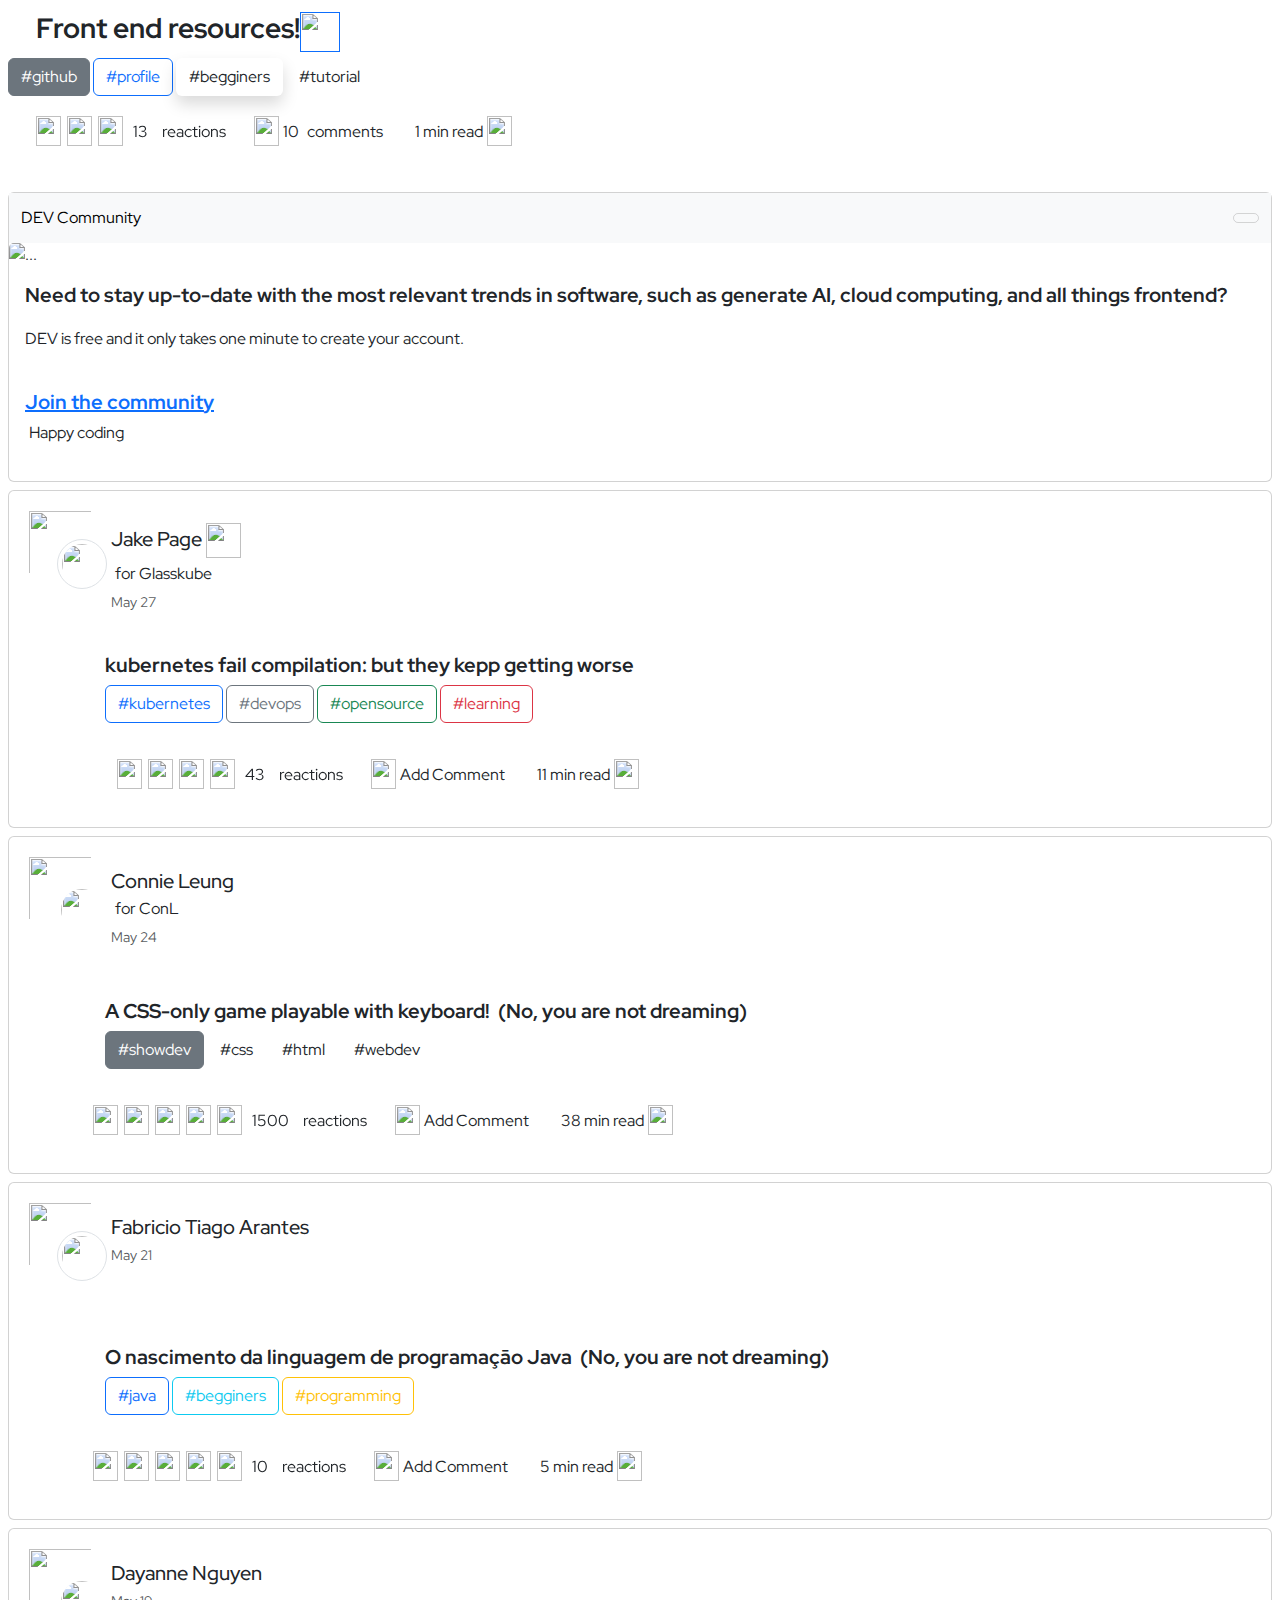
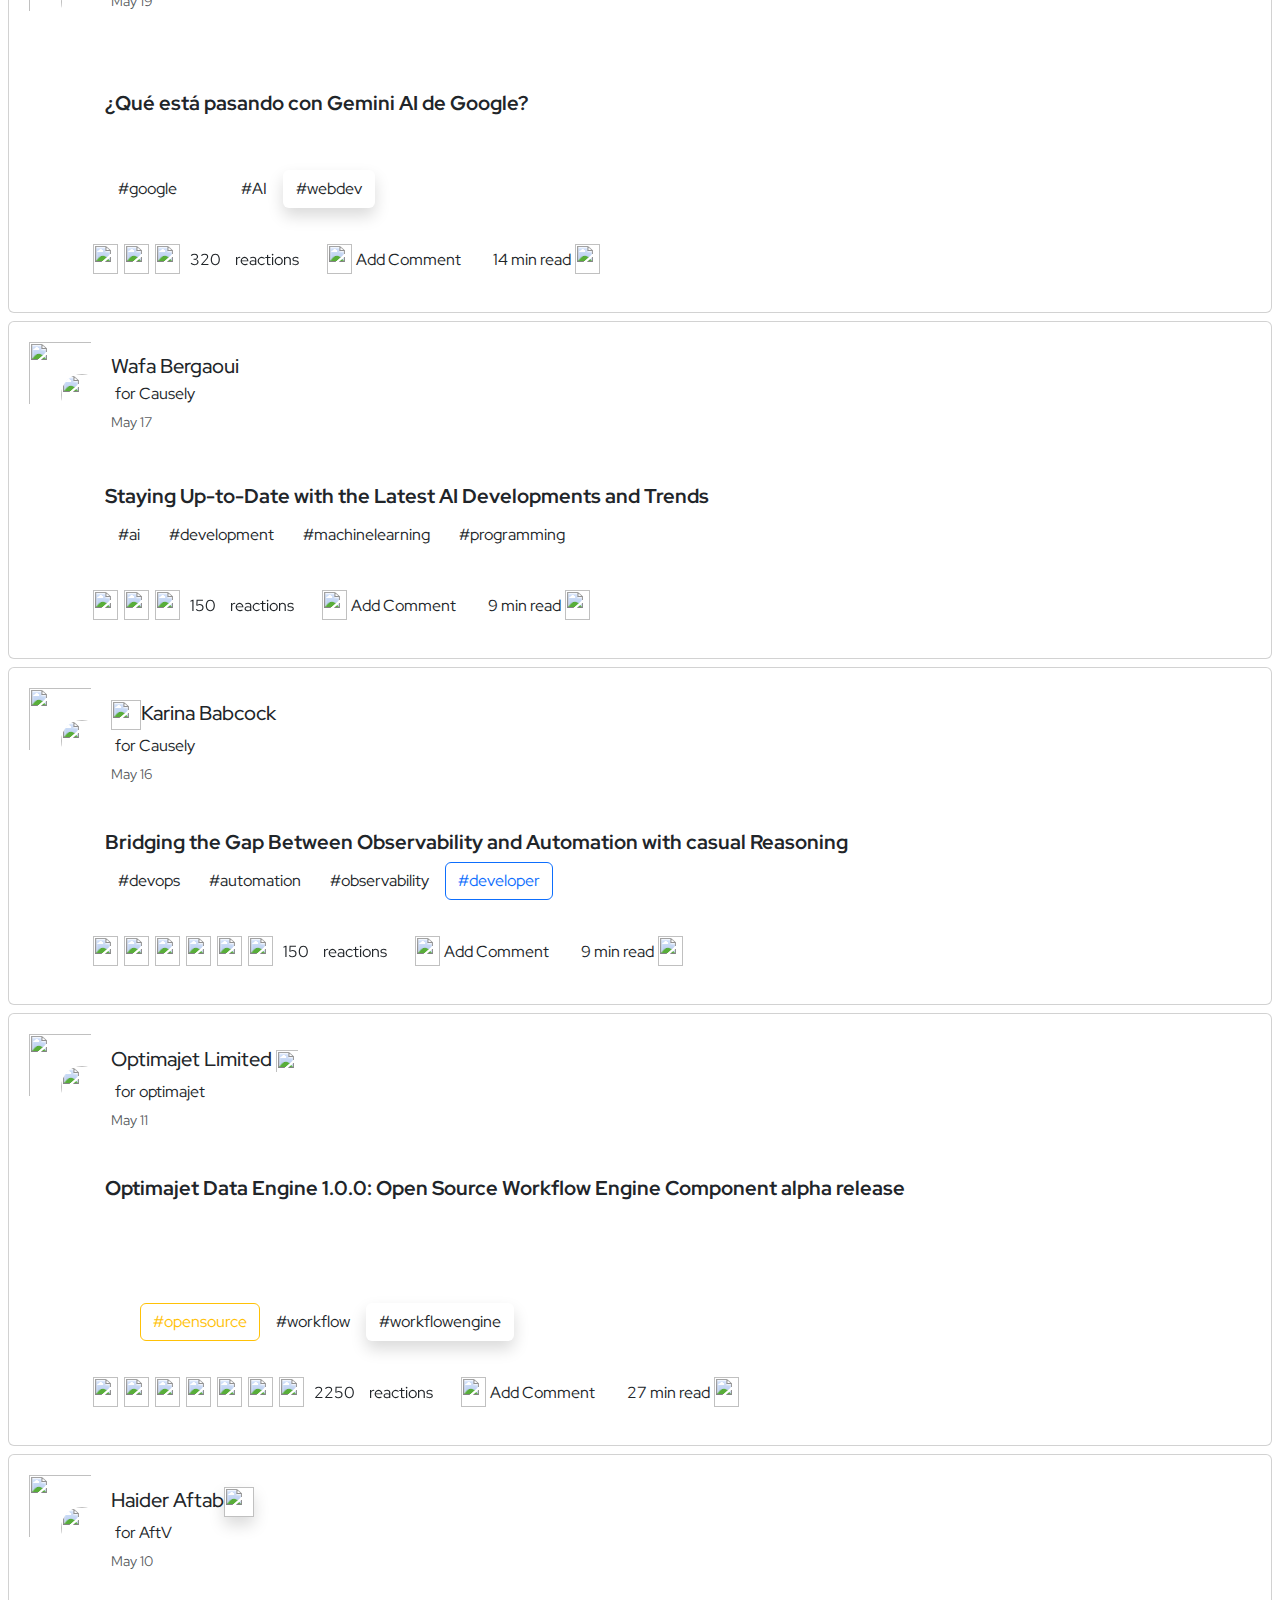
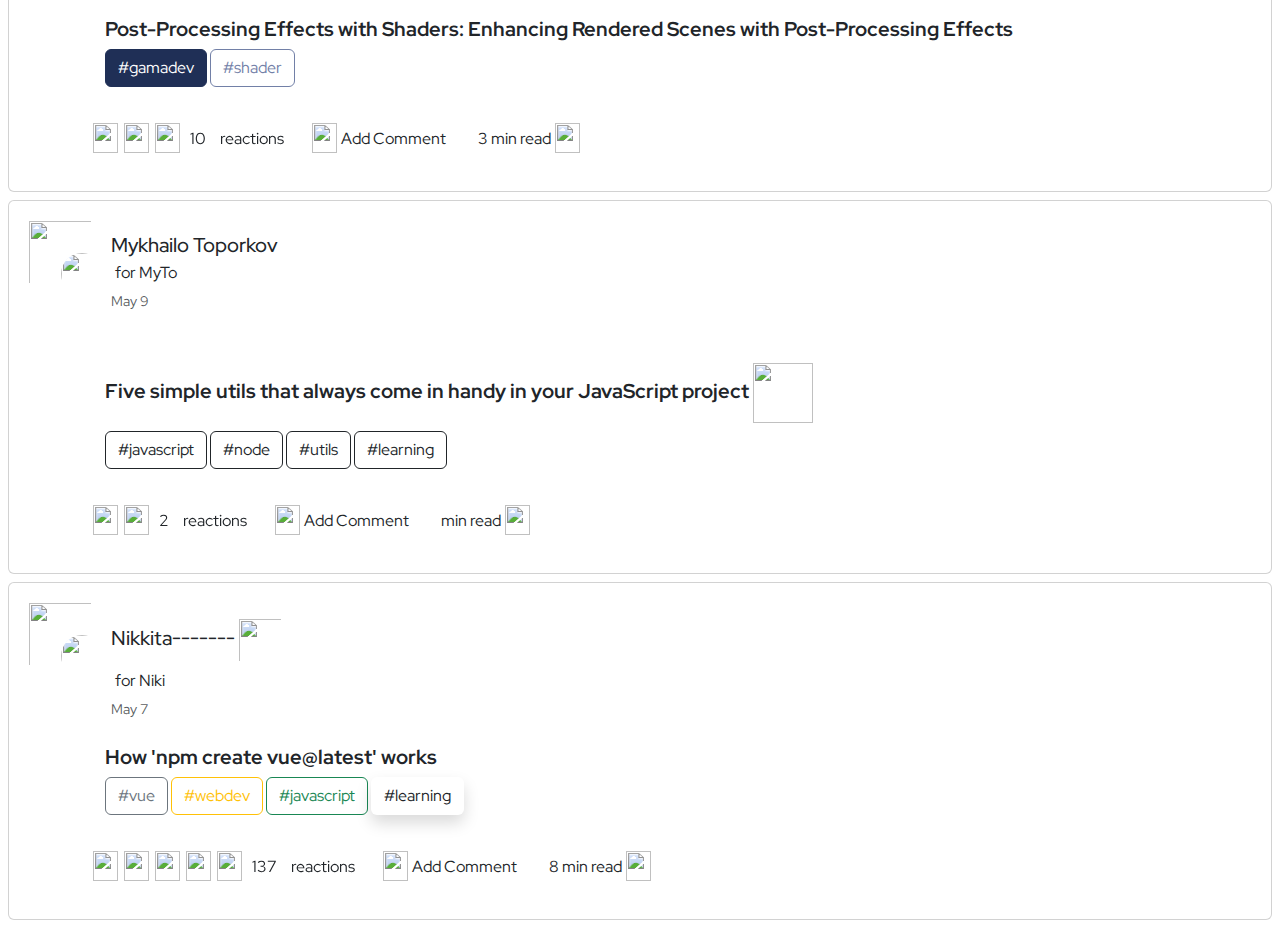
==== index.html @ 239750c2 "Feature: columna2 card" ====
<!DOCTYPE html>
<html lang="en">
  <head>
    <meta charset="UTF-8" />
    <meta name="viewport" content="width=device-width, initial-scale=1.0" />
    <title>Devt2 Challenge</title>
    <link rel="preconnect" href="https://fonts.googleapis.com" />
    <link rel="preconnect" href="https://fonts.gstatic.com" crossorigin />
    <link
      href="https://fonts.googleapis.com/css2?family=Red+Hat+Display:ital,wght@0,300..900;1,300..900&display=swap"
      rel="stylesheet"
    />
    <link rel="stylesheet" href="css/styles.css" />
  </head>
  <body>
    <!--MAKING YOUR GITHUB README PROFILE STAND OUT-->
    <div class="main-container container-fluid m-2 row g-0">
      <div class="main-container container--title p-1">
        <div class="--tittle d-flex ms-4 align-content-center">
          <h3 class="fw-bold">Front end resources!</h3>
          <a href="">
            <img
              src="/proyecto_equipo_maquetado/devTo2024/images/icons8-cohete-100.png"
              alt=""
              width="40px"
              height="40px"
            />
          </a>
        </div>
      </div>
        <div class="hashtag-group">
          <button type="button" class="btn btn-secondary">#github</button>
          <button type="button" class="btn btn-outline-primary">#profile</button>
          <button type="button" class="btn btn-outline shadow">#begginers</button>
          <button type="button" class="btn btn-outline">#tutorial</button>
        </div>
      <div class="reactions-icons d-flex mb-3 ms-3">
        <div class="group-icon">
          <div class="icon-link d-flex m-1 p-2">
            <li class="nav-item nav nav-underline">
              <a class="nav-link" href="#"
                ><img
                  src="/proyecto_equipo_maquetado/devTo2024/images/svgexport-12.svg"
                  alt=""
                  width="25px"
                  height="30px"
              /></a>
            </li>
            <li class="nav-item nav nav-underline">
              <a class="nav-link" href="#"
                ><img
                  src="/proyecto_equipo_maquetado/devTo2024/images/svgexport-14.svg"
                  alt=""
                  width="25px"
                  height="30px"
              /></a>
            </li>
            <li class="nav-item nav nav-underline">
              <a class="nav-link" href="#"
                ><img
                  src="/proyecto_equipo_maquetado/devTo2024/images/icons8-fuego-48.png"
                  alt=""
                  width="25px"
                  height="30px"
              /></a>
            </li>
            <p class="fs-6 m-1">13</p>
            <p class="info-texto --reactions d-none d-md-block m-1">
              reactions
            </p>
          </div>
        </div>
        <div class="social-comments m-1 p-2">
          <div
            class="social-container--comments d-flex justify-content-center align-items-center"
          >
            <li class="nav-item nav nav-underline">
              <a class="nav-link" href="#"
                ><img
                  src="/proyecto_equipo_maquetado/devTo2024/images/svgexport-61.svg"
                  alt=""
                  width="25px"
                  height="30px"
              /></a>
            </li>
            <p class="fs-6 m-1">10</p>
            <p class="info-comments --comments d-none d-md-block m-1">
              comments
            </p>
          </div>
        </div>
        <div class="social-bookmark m-1 m-lg-1 p-2">
          <div
            class="social-container--bookmark d-flex justify-content-center align-items-center"
          >
            <p class="text-center m-1">1 min read</p>
            <li class="nav-item nav nav-underline">
              <a class="nav-link" href="#"
                ><img
                  src="/proyecto_equipo_maquetado/devTo2024/images/svgexport-40.svg"
                  alt=""
                  width="25px"
                  height="30px"
              /></a>
            </li>
          </div>
        </div>
      </div>
    </div>
    <!--DEV CARD-->
    <div class="card d-flex m-2" style"">
      <nav class="navbar bg-body-tertiary">
        <div class="container-fluid d-flex align-items-center dropstart">
          <span class="navbar-brand fs-6"> DEV Community </span>
          <button
            class="navbar-toggler dropdown"
            type="button"
            data-bs-toggle="dropdown"
            data-bs-target="#navbarSupportedContent"
            aria-controls="navbarSupportedContent"
            aria-expanded="false"
            aria-label="Toggle navigation"
          >
            <img
              class="img-fluid d-block mx-auto"
              src="/proyecto_equipo_maquetado/devTo2024/images/svgexport-28.svg"
              alt=""
            />
            <ul class="dropdown-menu">
              <li>
                <a class="dropdown-item" href="#"
                  ><img
                    class="m-1"
                    src="/proyecto_equipo_maquetado/devTo2024/images/exclamation-circle.svg"
                    alt=""
                  />What's a billboard?</a
                >
              </li>
              <li>
                <a class="dropdown-item" href="#"
                  ><img
                    class="m-1"
                    src="/proyecto_equipo_maquetado/devTo2024/images/nut.svg"
                    alt=""
                  />Manage preferences</a
                >
              </li>
              <li>
                <hr class="dropdown-divider" />
              </li>
              <li>
                <a class="dropdown-item" href="#"
                  ><img
                    class="m-1"
                    src="/proyecto_equipo_maquetado/devTo2024/images/flag.svg"
                    alt=""
                  />Report Billboard</a
                >
              </li>
            </ul>
          </button>
        </div>
      </nav>
      <img
        src="/Conteiners/need to stay up/img/dev_need_2_stay_up.png"
        class="card-img-top"
        alt="..."
      />
      <div class="card-body figure-img img-fluid rounded">
        <h5 class="card-title fw-bold">
          Need to stay up-to-date with the most relevant trends in software,
          such as generate AI, cloud computing, and all things frontend?
        </h5>
        <br />
        <p class="card-text">
          DEV is free and it only takes one minute to create your account.
        </p>
      </div>
      <div class="card-body-footer p-3">
        <a href="#" class="card-link fs-5 fw-bold">Join the community</a>
        <div class="d-flex p-1">
          <p class="">Happy coding</p>
          <span>
            <img
              src="/proyecto_equipo_maquetado/devTo2024/images/svgexport-12.svg"
              alt=""
            />
          </span>
        </div>
      </div>
    </div>
  <!--JAKE PAGE-->
    <div class="card m-2">
      <div class="row g-0 align-items-center">
        <div class="profile col-md-4 d-flex">
          <div class="body-profile d-flex">
            <div class="profile_image1 z-2 position-relative p-5 rounded-1">
              <img
                src="/proyecto_equipo_maquetado/devTo2024/images/perfiles/people/retrato-hombre-blanco-aislado.jpg"
                class="p-1 rounded-circle border border--light"
                alt=""
                width="50px"
                height="50px"
              />
            </div>
            <div class="profile_image2 z-1 position-absolute p-3 d-flex">
              <img
                src="/proyecto_equipo_maquetado/devTo2024/images/web-image_14320329.png"
                class="p-1"
                alt=""
                width="70px"
                height="70px"
              />
              <div class="card-body p-3 g-col-6">
                <div class="d-md-inline">
                  <h5 class="card-title m-0 fs-5">Jake Page <img src="/proyecto_equipo_maquetado/devTo2024/images/creativity_14244191.png" alt="" width="35px" height="35px"></h5>
                  <p class="card-text m-1">for Glasskube</p>
                </div>
                <p class="card-text">
                  <small class="text-body-secondary">May 27</small>
                </p>
              </div>
            </div>
          </div>
        </div>
      </div>
    <!--CARD BODY-->
      <div class="card-body ms-5 ps-5">
        <h5 class="card-title fw-bold">
          kubernetes fail compilation: but they kepp getting worse
        </h5>
        <div class="hashtag-group">
          <button type="button" class="btn btn-outline-primary">
            #kubernetes
          </button>
          <button type="button" class="btn btn-outline-secondary">
            #devops
          </button>
          <button type="button" class="btn btn-outline-success">
            #opensource
          </button>
          <button type="button" class="btn btn-outline-danger">
            #learning
          </button>
        </div>
      </div>
      <!--KUBERNETES REACTIONS-->
      <div class="reactions-icons d-flex mb-3 ms-5 ps-5">
        <div class="group-icon">
          <div class="icon-link d-flex m-1 p-2">
            <li class="nav-item nav nav-underline">
              <a class="nav-link" href="#"
                ><img
                  src="/proyecto_equipo_maquetado/devTo2024/images/svgexport-12.svg"
                  alt=""
                  width="25px"
                  height="30px"
              /></a>
            </li>
            <li class="nav-item nav nav-underline">
              <a class="nav-link" href="#"
                ><img
                  src="/proyecto_equipo_maquetado/devTo2024/images/svgexport-36.svg"
                  alt=""
                  width="25px"
                  height="30px"
              /></a>
            </li>
            <li class="nav-item nav nav-underline">
              <a class="nav-link" href="#"
                ><img
                  src="/proyecto_equipo_maquetado/devTo2024/images/svgexport-14.svg"
                  alt=""
                  width="25px"
                  height="30px"
              /></a>
            </li>
            <li class="nav-item nav nav-underline">
              <a class="nav-link" href="#"
                ><img
                  src="/proyecto_equipo_maquetado/devTo2024/images/icons8-fuego-48.png"
                  alt=""
                  width="25px"
                  height="30px"
              /></a>
            </li>
            <p class="fs-6 m-1">43</p>
            <p class="info-texto --reactions d-none d-md-block m-1">
              reactions
            </p>
          </div>
        </div>
        <!--COMMENTS-->
        <div class="social-comments m-1 p-2">
          <div
            class="social-container--comments d-flex justify-content-center align-items-center"
          >
            <li class="nav-item nav nav-underline">
              <a class="nav-link" href="#"
                ><img
                  src="/proyecto_equipo_maquetado/devTo2024/images/svgexport-61.svg"
                  alt=""
                  width="25px"
                  height="30px"
              /></a>
            </li>
            <p class="info-comments --comments d-none d-md-block m-1">
              Add Comment
            </p>
          </div>
        </div>
        <!--READ-->
        <div class="social-bookmark m-1 m-lg-1 p-2">
          <div
            class="social-container--bookmark d-flex justify-content-center align-items-center"
          >
            <p class="text-center m-1">11 min read</p>
            <li class="nav-item nav nav-underline">
              <a class="nav-link" href="#"
                ><img
                  src="/proyecto_equipo_maquetado/devTo2024/images/svgexport-40.svg"
                  alt=""
                  width="25px"
                  height="30px"
              /></a>
            </li>
          </div>
        </div>
      </div>
    </div>
    <!--CONNIE LEUNG PROFILE CARD-->
    <div class="card m-2 ">
      <div class="row g-0 align-items-center">
        <div class="profile col-md-4 d-flex">
          <div class="body-profile d-flex">
            <div class="profile_image1 z-2 position-relative p-5 rounded-1">
              <img
                src="/proyecto_equipo_maquetado/devTo2024/images/perfiles/people/64-4326x2884.jpg"
                class="p-1 rounded-circle"
                alt=""
                width="50px"
                height="50px"
              />
            </div>
            <div class="profile_image2 z-1 position-absolute p-3 d-flex">
              <img
                src="/proyecto_equipo_maquetado/devTo2024/images/perfiles/fondos/853-3000x1993.jpg"
                class="p-1"
                alt=""
                width="70px"
                height="70px"
              />
              <div class="card-body p-3 g-col-6">
                <div class="d-md-inline">
                  <h5 class="card-title m-0 fs-5">Connie Leung</h5>
                  <p class="card-text m-1">for ConL</p>
                </div>
                <p class="card-text">
                  <small class="text-body-secondary">May 24</small>
                </p>
              </div>
            </div>
          </div>
        </div>
      </div>
      <!--CARD BODY-->
      <div class="card-body ms-5 ps-5">
        <h5 class="card-title fw-bold">
          A CSS-only game playable with keyboard!
          <span> <img class="" src="/proyecto_equipo_maquetado/devTo2024/images/svgexport-35.svg" alt="" width="40px" /> (No, you are not dreaming) </span>
        </h5>
        <div class="hashtag-group">
          <button type="button" class="btn btn-secondary">#showdev</button>
          <button type="button" class="btn btn-outline">#css</button>
          <button type="button" class="btn btn-outline">#html</button>
          <button type="button" class="btn btn-outline">#webdev</button>
        </div>
      </div>
      <!--REACTIONS-->
      <div class="reactions-icons d-flex mb-3 ms-4 ps-5">
        <div class="group-icon">
          <div class="icon-link d-flex m-1 p-2">
            <li class="nav-item nav nav-underline">
              <a class="nav-link" href="#"
                ><img
                  src="/proyecto_equipo_maquetado/devTo2024/images/svgexport-12.svg"
                  alt=""
                  width="25px"
                  height="30px"
              /></a>
            </li>
            <li class="nav-item nav nav-underline">
              <a class="nav-link" href="#"
                ><img
                  src="/proyecto_equipo_maquetado/devTo2024/images/svgexport-37.svg"
                  alt=""
                  width="25px"
                  height="30px"
              /></a>
            </li>
            <li class="nav-item nav nav-underline">
              <a class="nav-link" href="#"
                ><img
                  src="/proyecto_equipo_maquetado/devTo2024/images/svgexport-36.svg"
                  alt=""
                  width="25px"
                  height="30px"
              /></a>
            </li>
            <li class="nav-item nav nav-underline">
              <a class="nav-link" href="#"
                ><img
                  src="/proyecto_equipo_maquetado/devTo2024/images/svgexport-14.svg"
                  alt=""
                  width="25px"
                  height="30px"
              /></a>
            </li>
            <li class="nav-item nav nav-underline">
              <a class="nav-link" href="#"
                ><img
                  src="/proyecto_equipo_maquetado/devTo2024/images/icons8-fuego-48.png"
                  alt=""
                  width="25px"
                  height="30px"
              /></a>
            </li>
            <p class="fs-6 m-1">1500</p>
            <p class="info-texto --reactions d-none d-md-block m-1">
              reactions
            </p>
          </div>
        </div>
        <!--COMMENTS-->
        <div class="social-comments m-1 p-2">
          <div
            class="social-container--comments d-flex justify-content-center align-items-center"
          >
            <li class="nav-item nav nav-underline">
              <a class="nav-link" href="#"
                ><img
                  src="/proyecto_equipo_maquetado/devTo2024/images/svgexport-61.svg"
                  alt=""
                  width="25px"
                  height="30px"
              /></a>
            </li>
            <p class="info-comments --comments d-none d-md-block m-1">
              Add Comment
            </p>
          </div>
        </div>
        <!--READERS-->
        <div class="social-bookmark m-1 m-lg-1 p-2">
          <div
            class="social-container--bookmark d-flex justify-content-center align-items-center"
          >
            <p class="text-center m-1">38 min read</p>
            <li class="nav-item nav nav-underline">
              <a class="nav-link" href="#"
                ><img
                  src="/proyecto_equipo_maquetado/devTo2024/images/svgexport-40.svg"
                  alt=""
                  width="25px"
                  height="30px"
              /></a>
            </li>
          </div>
        </div>
      </div>
    </div>
    <!--FABRICIO TIAGO ARANTES-->
    <div class="card m-2">
      <div class="row g-0 align-items-center">
        <div class="profile col-md-4 d-flex">
          <div class="body-profile d-flex">
            <div class="profile_image1 z-2 position-relative p-5 rounded-1">
              <img
                src="/proyecto_equipo_maquetado/devTo2024/images/perfiles/people/moda-masculina-lentes-cara-hombre-carametria-caramorfoligia-consultoria-de-imagen.jpg"
                class="p-1 rounded-circle border border-1"
                alt=""
                width="50px"
                height="50px"
              />
            </div>
            <div class="profile_image2 z-1 position-absolute p-3 d-flex">
              <img
                src="/proyecto_equipo_maquetado/devTo2024/images/web-development2_7269099.png"
                class="p-1"
                alt=""
                width="70px"
                height="70px"
              />
              <div class="card-body p-3 g-col-6">
                <div class="d-md-inline">
                  <h5 class="card-title m-0 fs-5">Fabricio Tiago Arantes</h5>
                  <p class="card-text m-1"></p>
                </div>
                <p class="card-text">
                  <small class="text-body-secondary">May 21</small>
                </p>
              </div>
            </div>
          </div>
        </div>
      </div>
       <!--CARD BODY-->
      <div class="card-body ms-5 ps-5">
        <h5 class="card-title fw-bold">
          O nascimento da linguagem de programaçāo Java
          <span> <img src="" alt="" /> (No, you are not dreaming) </span>
        </h5>
        <div class="hashtag-group">
          <button type="button" class="btn btn-outline-primary">#java</button>
          <button type="button" class="btn btn-outline-info">#begginers</button>
          <button type="button" class="btn btn-outline-warning">
            #programming
          </button>
        </div>
      </div>
      <!--REACTIONS-->
      <div class="reactions-icons d-flex mb-3 ms-4 ps-5">
        <div class="group-icon">
          <div class="icon-link d-flex m-1 p-2">
            <li class="nav-item nav nav-underline">
              <a class="nav-link" href="#"
                ><img
                  src="/proyecto_equipo_maquetado/devTo2024/images/svgexport-12.svg"
                  alt=""
                  width="25px"
                  height="30px"
              /></a>
            </li>
            <li class="nav-item nav nav-underline">
              <a class="nav-link" href="#"
                ><img
                  src="/proyecto_equipo_maquetado/devTo2024/images/svgexport-37.svg"
                  alt=""
                  width="25px"
                  height="30px"
              /></a>
            </li>
            <li class="nav-item nav nav-underline">
              <a class="nav-link" href="#"
                ><img
                  src="/proyecto_equipo_maquetado/devTo2024/images/svgexport-36.svg"
                  alt=""
                  width="25px"
                  height="30px"
              /></a>
            </li>
            <li class="nav-item nav nav-underline">
              <a class="nav-link" href="#"
                ><img
                  src="/proyecto_equipo_maquetado/devTo2024/images/svgexport-14.svg"
                  alt=""
                  width="25px"
                  height="30px"
              /></a>
            </li>
            <li class="nav-item nav nav-underline">
              <a class="nav-link" href="#"
                ><img
                  src="/proyecto_equipo_maquetado/devTo2024/images/icons8-fuego-48.png"
                  alt=""
                  width="25px"
                  height="30px"
              /></a>
            </li>
            <p class="fs-6 m-1">10</p>
            <p class="info-texto --reactions d-none d-md-block m-1">
              reactions
            </p>
          </div>
        </div>
        <!--COMMENTS-->
        <div class="social-comments m-1 p-2">
          <div
            class="social-container--comments d-flex justify-content-center align-items-center"
          >
            <li class="nav-item nav nav-underline">
              <a class="nav-link" href="#"
                ><img
                  src="/proyecto_equipo_maquetado/devTo2024/images/svgexport-61.svg"
                  alt=""
                  width="25px"
                  height="30px"
              /></a>
            </li>
            <p class="info-comments --comments d-none d-md-block m-1">
              Add Comment
            </p>
          </div>
        </div>
        <!--READERS-->
        <div class="social-bookmark m-1 m-lg-1 p-2">
          <div
            class="social-container--bookmark d-flex justify-content-center align-items-center"
          >
            <p class="text-center m-1">5 min read</p>
            <li class="nav-item nav nav-underline">
              <a class="nav-link" href="#"
                ><img
                  src="/proyecto_equipo_maquetado/devTo2024/images/svgexport-40.svg"
                  alt=""
                  width="25px"
                  height="30px"
              /></a>
            </li>
          </div>
        </div>
      </div>
    </div>
 <!--DAYANNE NUGUYEN-->
 <div class="card m-2">
  <div class="row g-0 align-items-center">
    <div class="profile col-md-4 d-flex">
      <div class="body-profile d-flex">
        <div class="profile_image1 z-2 position-relative p-5 rounded-1">
          <img
            src="/proyecto_equipo_maquetado/devTo2024/images/perfiles/people/839-5000x3333.jpg"
            class="p-1 rounded-circle"
            alt=""
            width="50px"
            height="50px"
          />
        </div>
        <div class="profile_image2 z-1 position-absolute p-3 d-flex">
          <img
            src="/proyecto_equipo_maquetado/devTo2024/images/perfiles/fondos/119-3264x2176.jpg"
            class="p-1"
            alt=""
            width="70px"
            height="70px"
          />
          <div class="card-body p-3 g-col-6">
            <div class="d-md-inline">
              <h5 class="card-title m-0 fs-5">Dayanne Nguyen</h5>
              <p class="card-text m-1"></p>
            </div>
            <p class="card-text">
              <small class="text-body-secondary">May 19</small>
            </p>
          </div>
        </div>
      </div>
    </div>
  </div>
   <!--CARD BODY-->
  <div class="card-body ms-5 ps-5">
    <h5 class="card-title fw-bold">
      ¿Qué está pasando con Gemini AI de Google?
    </h5>
    <div class="hashtag-group">
      <button type="button" class="btn btn-outline">#google</button>
      <button type="button" class="btn btn-outline spinner-grow">#js</button>
      <button type="button" class="btn btn-outline">#AI</button>
      <button type="button" class="btn btn-outline shadow">#webdev</button>
    </div>
  </div>
  <!--REACTIONS-->
  <div class="reactions-icons d-flex mb-3 ms-4 ps-5">
    <div class="group-icon">
      <div class="icon-link d-flex m-1 p-2">
        <li class="nav-item nav nav-underline">
          <a class="nav-link" href="#"
            ><img
              src="/proyecto_equipo_maquetado/devTo2024/images/svgexport-12.svg"
              alt=""
              width="25px"
              height="30px"
          /></a>
        </li>
        <li class="nav-item nav nav-underline">
          <a class="nav-link" href="#"
            ><img
              src="/proyecto_equipo_maquetado/devTo2024/images/svgexport-37.svg"
              alt=""
              width="25px"
              height="30px"
          /></a>
        </li>
        <li class="nav-item nav nav-underline">
          <a class="nav-link" href="#"
            ><img
              src="/proyecto_equipo_maquetado/devTo2024/images/icons8-fuego-48.png"
              alt=""
              width="25px"
              height="30px"
          /></a>
        </li>
        <p class="fs-6 m-1">320</p>
        <p class="info-texto --reactions d-none d-md-block m-1">
          reactions
        </p>
      </div>
    </div>
    <!--COMMENTS-->
    <div class="social-comments m-1 p-2">
      <div
        class="social-container--comments d-flex justify-content-center align-items-center"
      >
        <li class="nav-item nav nav-underline">
          <a class="nav-link" href="#"
            ><img
              src="/proyecto_equipo_maquetado/devTo2024/images/svgexport-61.svg"
              alt=""
              width="25px"
              height="30px"
          /></a>
        </li>
        <p class="info-comments --comments d-none d-md-block m-1">
          Add Comment
        </p>
      </div>
    </div>
    <!--READ-->
    <div class="social-bookmark m-1 m-lg-1 p-2">
      <div
        class="social-container--bookmark d-flex justify-content-center align-items-center"
      >
        <p class="text-center m-1">14 min read</p>
        <li class="nav-item nav nav-underline">
          <a class="nav-link" href="#"
            ><img
              src="/proyecto_equipo_maquetado/devTo2024/images/svgexport-40.svg"
              alt=""
              width="25px"
              height="30px"
          /></a>
        </li>
      </div>
    </div>
  </div>
</div>
<!--WAFA BERGAOUI-->
<div class="card m-2">
  <div class="row g-0 align-items-center">
    <div class="profile col-md-4 d-flex">
      <div class="body-profile d-flex">
        <div class="profile_image1 z-2 position-relative p-5 rounded-1">
          <img
            src="/proyecto_equipo_maquetado/devTo2024/images/perfiles/people/786-4288x2848.jpg"
            class="p-1 rounded-circle"
            alt=""
            width="50px"
            height="50px"
          />
        </div>
        <div class="profile_image2 z-1 position-absolute p-3 d-flex">
          <img
            src="/proyecto_equipo_maquetado/devTo2024/images/anguilla_16326949.png"
            class="p-1"
            alt=""
            width="70px"
            height="70px"
          />
          <div class="card-body p-3 g-col-6">
            <div class="d-md-inline">
              <h5 class="card-title m-0 fs-5">Wafa Bergaoui</h5>
              <p class="card-text m-1">for Causely</p>
            </div>
            <p class="card-text">
              <small class="text-body-secondary">May 17</small>
            </p>
          </div>
        </div>
      </div>
    </div>
  </div>
  <!--CARD BODY-->
  <div class="card-body ms-5 ps-5">
    <h5 class="card-title fw-bold">
      Staying Up-to-Date with the Latest AI Developments and Trends
    </h5>
    <div class="hashtag-group">
      <button type="button" class="btn btn-outline">#ai</button>
      <button type="button" class="btn btn-outline">#development</button>
      <button type="button" class="btn btn-outline">#machinelearning</button>
      <button type="button" class="btn btn-outline">#programming</button>
    </div>
  </div>
  <!--REACTIONS-->
  <div class="reactions-icons d-flex mb-3 ms-4 ps-5">
    <div class="group-icon">
      <div class="icon-link d-flex m-1 p-2">
        <li class="nav-item nav nav-underline">
          <a class="nav-link" href="#"
            ><img
              src="/proyecto_equipo_maquetado/devTo2024/images/svgexport-12.svg"
              alt=""
              width="25px"
              height="30px"
          /></a>
        </li>
        <li class="nav-item nav nav-underline">
          <a class="nav-link" href="#"
            ><img
              src="/proyecto_equipo_maquetado/devTo2024/images/svgexport-36.svg"
              alt=""
              width="25px"
              height="30px"
          /></a>
        <li class="nav-item nav nav-underline">
          <a class="nav-link" href="#"
            ><img
              src="/proyecto_equipo_maquetado/devTo2024/images/icons8-fuego-48.png"
              alt=""
              width="25px"
              height="30px"
          /></a>
        </li>
        <p class="fs-6 m-1">150</p>
        <p class="info-texto --reactions d-none d-md-block m-1">
          reactions
        </p>
      </div>
    </div>
    <!--COMMENTS-->
    <div class="social-comments m-1 p-2">
      <div
        class="social-container--comments d-flex justify-content-center align-items-center"
      >
        <li class="nav-item nav nav-underline">
          <a class="nav-link" href="#"
            ><img
              src="/proyecto_equipo_maquetado/devTo2024/images/svgexport-61.svg"
              alt=""
              width="25px"
              height="30px"
          /></a>
        </li>
        <p class="info-comments --comments d-none d-md-block m-1">
          Add Comment
        </p>
      </div>
    </div>
    <!--READERS-->
    <div class="social-bookmark m-1 m-lg-1 p-2">
      <div
        class="social-container--bookmark d-flex justify-content-center align-items-center"
      >
        <p class="text-center m-1">9 min read</p>
        <li class="nav-item nav nav-underline">
          <a class="nav-link" href="#"
            ><img
              src="/proyecto_equipo_maquetado/devTo2024/images/svgexport-40.svg"
              alt=""
              width="25px"
              height="30px"
          /></a>
        </li>
      </div>
    </div>
  </div>
</div>
<!--KARINA BABCOCK-->
<div class="card m-2">
  <div class="row g-0 align-items-center">
    <div class="profile col-md-4 d-flex">
      <div class="body-profile d-flex">
        <div class="profile_image1 z-2 position-relative p-5 rounded-1">
          <img
            src="/proyecto_equipo_maquetado/devTo2024/images/perfiles/people/822-5000x3333.jpg"
            class="p-1 rounded-circle"
            alt=""
            width="50px"
            height="50px"
          />
        </div>
        <div class="profile_image2 z-1 position-absolute p-3 d-flex">
          <img
            src="/proyecto_equipo_maquetado/devTo2024/images/logo-youtube.svg"
            class="p-1"
            alt=""
            width="70px"
            height="70px"
          />
          <div class="card-body p-3 g-col-6">
            <div class="d-md-inline">
              <h5 class="card-title m-0 fs-5"><img src="/proyecto_equipo_maquetado/devTo2024/images/3d-computer_10740609.png" alt="" width="30px" height="30px">Karina Babcock</h5>
              <p class="card-text m-1">for Causely</p>
            </div>
            <p class="card-text">
              <small class="text-body-secondary">May 16</small>
            </p>
          </div>
        </div>
      </div>
    </div>
  </div>
  <!--CARD BODY-->
  <div class="card-body ms-5 ps-5">
    <h5 class="card-title fw-bold">
      Bridging the Gap Between Observability and Automation with casual Reasoning
    </h5>
    <div class="hashtag-group">
      <button type="button" class="btn btn-outline">#devops</button>
      <button type="button" class="btn btn-outline">#automation</button>
      <button type="button" class="btn btn-outline">#observability</button>
      <button type="button" class="btn btn-outline-primary">#developer</button>
    </div>
  </div>
  <!--REACTIONS-->
  <div class="reactions-icons d-flex mb-3 ms-4 ps-5">
    <div class="group-icon">
      <div class="icon-link d-flex m-1 p-2">
        <li class="nav-item nav nav-underline">
          <a class="nav-link" href="#"
            ><img
              src="/proyecto_equipo_maquetado/devTo2024/images/svgexport-12.svg"
              alt=""
              width="25px"
              height="30px"
          /></a>
        </li>
        <li class="nav-item nav nav-underline">
          <a class="nav-link" href="#"
            ><img
              src="/proyecto_equipo_maquetado/devTo2024/images/svgexport-35.svg"
              alt=""
              width="25px"
              height="30px"
          /></a>
        </li>
        <li class="nav-item nav nav-underline">
          <a class="nav-link" href="#"
            ><img
              src="/proyecto_equipo_maquetado/devTo2024/images/svgexport-37.svg"
              alt=""
              width="25px"
              height="30px"
          /></a>
        </li>
        <li class="nav-item nav nav-underline">
          <a class="nav-link" href="#"
            ><img
              src="/proyecto_equipo_maquetado/devTo2024/images/svgexport-36.svg"
              alt=""
              width="25px"
              height="30px"
          /></a>
        </li>
        <li class="nav-item nav nav-underline">
          <a class="nav-link" href="#"
            ><img
              src="/proyecto_equipo_maquetado/devTo2024/images/svgexport-14.svg"
              alt=""
              width="25px"
              height="30px"
          /></a>
        </li>
        <li class="nav-item nav nav-underline">
          <a class="nav-link" href="#"
            ><img
              src="/proyecto_equipo_maquetado/devTo2024/images/icons8-fuego-48.png"
              alt=""
              width="25px"
              height="30px"
          /></a>
        </li>
        <p class="fs-6 m-1">150</p>
        <p class="info-texto --reactions d-none d-md-block m-1">
          reactions
        </p>
      </div>
    </div>
    <!--COMMENTS-->
    <div class="social-comments m-1 p-2">
      <div
        class="social-container--comments d-flex justify-content-center align-items-center"
      >
        <li class="nav-item nav nav-underline">
          <a class="nav-link" href="#"
            ><img
              src="/proyecto_equipo_maquetado/devTo2024/images/svgexport-61.svg"
              alt=""
              width="25px"
              height="30px"
          /></a>
        </li>
        <p class="info-comments --comments d-none d-md-block m-1">
          Add Comment
        </p>
      </div>
    </div>
    <!--READERS-->
    <div class="social-bookmark m-1 m-lg-1 p-2">
      <div
        class="social-container--bookmark d-flex justify-content-center align-items-center"
      >
        <p class="text-center m-1">9 min read</p>
        <li class="nav-item nav nav-underline">
          <a class="nav-link" href="#"
            ><img
              src="/proyecto_equipo_maquetado/devTo2024/images/svgexport-40.svg"
              alt=""
              width="25px"
              height="30px"
          /></a>
        </li>
      </div>
    </div>
  </div>
</div>
<!--OPTIMAJET LIMITED-->
<div class="card m-2">
  <div class="row g-0 align-items-center">
    <div class="profile col-md-4 d-flex">
      <div class="body-profile d-flex">
        <div class="profile_image1 z-2 position-relative p-5 rounded-1">
          <img
            src="/proyecto_equipo_maquetado/devTo2024/images/coding_4893397.png"
            class="p-1 rounded-circle"
            alt=""
            width="50px"
            height="50px"
          />
        </div>
        <div class="profile_image2 z-1 position-absolute p-3 d-flex">
          <img
            src="/proyecto_equipo_maquetado/devTo2024/images/layers_12372237.png"
            class="p-1"
            alt=""
            width="70px"
            height="70px"
          />
          <div class="card-body p-3 g-col-6">
            <div class="d-md-inline">
              <h5 class="card-title m-0 fs-5">Optimajet Limited<img class="p-1" src="/proyecto_equipo_maquetado/devTo2024/images/coding_12265316.png" alt="" width="30px" height="30px"></h5>
              <p class="card-text m-1">for optimajet</p>
            </div>
            <p class="card-text">
              <small class="text-body-secondary">May 11</small>
            </p>
          </div>
        </div>
      </div>
    </div>
  </div>
  <!--CARD BODY-->
  <div class="card-body ms-5 ps-5">
    <h5 class="card-title fw-bold">
      Optimajet Data Engine 1.0.0: Open Source Workflow Engine Component alpha release
    </h5>
    <div class="hashtag-group">
      <button type="button" class="btn btn-outline spinner-grow text-success">#Java</button>
      <button type="button" class="btn btn-outline-warning">#opensource</button>
      <button type="button" class="btn btn-outline ">#workflow</button>
      <button type="button" class="btn btn-outline shadow">#workflowengine</button>
    </div>
  </div>
  <!--REACTIONS-->
  <div class="reactions-icons d-flex mb-3 ms-4 ps-5">
    <div class="group-icon">
      <div class="icon-link d-flex m-1 p-2">
        <li class="nav-item nav nav-underline">
          <a class="nav-link" href="#"
            ><img
              src="/proyecto_equipo_maquetado/devTo2024/images/svgexport-12.svg"
              alt=""
              width="25px"
              height="30px"
          /></a>
        </li>
        <li class="nav-item nav nav-underline">
          <a class="nav-link" href="#"
            ><img
              src="/proyecto_equipo_maquetado/devTo2024/images/svgexport-35.svg"
              alt=""
              width="25px"
              height="30px"
          /></a>
        </li>
        <li class="nav-item nav nav-underline">
          <a class="nav-link" href="#"
            ><img
              src="/proyecto_equipo_maquetado/devTo2024/images/svgexport-37.svg"
              alt=""
              width="25px"
              height="30px"
          /></a>
        </li>
        <li class="nav-item nav nav-underline">
          <a class="nav-link" href="#"
            ><img
              src="/proyecto_equipo_maquetado/devTo2024/images/svgexport-36.svg"
              alt=""
              width="25px"
              height="30px"
          /></a>
        </li>
        <li class="nav-item nav nav-underline">
          <a class="nav-link" href="#"
            ><img
              src="/proyecto_equipo_maquetado/devTo2024/images/svgexport-14.svg"
              alt=""
              width="25px"
              height="30px"
          /></a>
        </li>
        <li class="nav-item nav nav-underline">
          <a class="nav-link" href="#"
            ><img
              src="/proyecto_equipo_maquetado/devTo2024/images/icons8-fuego-48.png"
              alt=""
              width="25px"
              height="30px"
          /></a>
        </li>
        <li class="nav-item nav nav-underline">
          <a class="nav-link" href="#"
            ><img
              src="/proyecto_equipo_maquetado/devTo2024/images/svgexport-21.svg"
              alt=""
              width="25px"
              height="30px"
          /></a>
        </li>
        <p class="fs-6 m-1">2250</p>
        <p class="info-texto --reactions d-none d-md-block m-1">
          reactions
        </p>
      </div>
    </div>
    <!--COMMENTS-->
    <div class="social-comments m-1 p-2">
      <div
        class="social-container--comments d-flex justify-content-center align-items-center"
      >
        <li class="nav-item nav nav-underline">
          <a class="nav-link" href="#"
            ><img
              src="/proyecto_equipo_maquetado/devTo2024/images/svgexport-61.svg"
              alt=""
              width="25px"
              height="30px"
          /></a>
        </li>
        <p class="info-comments --comments d-none d-md-block m-1">
          Add Comment
        </p>
      </div>
    </div>
    <!--READERS-->
    <div class="social-bookmark m-1 m-lg-1 p-2">
      <div
        class="social-container--bookmark d-flex justify-content-center align-items-center"
      >
        <p class="text-center m-1">27 min read</p>
        <li class="nav-item nav nav-underline">
          <a class="nav-link" href="#"
            ><img
              src="/proyecto_equipo_maquetado/devTo2024/images/svgexport-40.svg"
              alt=""
              width="25px"
              height="30px"
          /></a>
        </li>
      </div>
    </div>
  </div>
</div>
<!--HAIDER AFTAB-->
<div class="card m-2">
  <div class="row g-0 align-items-center">
    <div class="profile col-md-4 d-flex">
      <div class="body-profile d-flex">
        <div class="profile_image1 z-2 position-relative p-5 rounded-1">
          <img
            src="/proyecto_equipo_maquetado/devTo2024/images/perfiles/people/832-5000x3333.jpg"
            class="p-1 rounded-circle"
            alt=""
            width="50px"
            height="50px"
          />
        </div>
        <div class="profile_image2 z-1 position-absolute p-3 d-flex">
          <img
            src="/proyecto_equipo_maquetado/devTo2024/images/perfiles/fondos/452-4096x2722.jpg"
            class="p-1"
            alt=""
            width="70px"
            height="70px"
          />
          <div class="card-body p-3 g-col-6">
            <div class="d-md-inline">
              <h5 class="card-title m-0 fs-5">Haider Aftab<img class="shadow" src="/proyecto_equipo_maquetado/devTo2024/images/svgexport-23.svg" alt="" width="30px" height="30px"></h5>
              <p class="card-text m-1">for AftV</p>
            </div>
            <p class="card-text">
              <small class="text-body-secondary">May 10</small>
            </p>
          </div>
        </div>
      </div>
    </div>
  </div>
  <!--CARD BODY-->
  <div class="card-body ms-5 ps-5">
    <h5 class="card-title fw-bold">
      Post-Processing Effects with Shaders: Enhancing Rendered Scenes with Post-Processing Effects
    </h5>
    <div class="hashtag-group">
      <button type="button" class="btn btn-dark-blue">#gamadev</button>
      <button type="button" class="btn btn-outline-desaturated-blue">#shader</button>
    </div>
  </div>
  <!--REACTIONS-->
  <div class="reactions-icons d-flex mb-3 ms-4 ps-5">
    <div class="group-icon">
      <div class="icon-link d-flex m-1 p-2">
        <li class="nav-item nav nav-underline">
          <a class="nav-link" href="#"
            ><img
              src="/proyecto_equipo_maquetado/devTo2024/images/svgexport-36.svg"
              alt=""
              width="25px"
              height="30px"
          /></a>
        </li>
        <li class="nav-item nav nav-underline">
          <a class="nav-link" href="#"
            ><img
              src="/proyecto_equipo_maquetado/devTo2024/images/svgexport-14.svg"
              alt=""
              width="25px"
              height="30px"
          /></a>
        </li>
        <li class="nav-item nav nav-underline">
          <a class="nav-link" href="#"
            ><img
              src="/proyecto_equipo_maquetado/devTo2024/images/icons8-fuego-48.png"
              alt=""
              width="25px"
              height="30px"
          /></a>
        </li>
        <p class="fs-6 m-1">10</p>
        <p class="info-texto --reactions d-none d-md-block m-1">
          reactions
        </p>
      </div>
    </div>
    <!--COMMENTS-->
    <div class="social-comments m-1 p-2">
      <div
        class="social-container--comments d-flex justify-content-center align-items-center"
      >
        <li class="nav-item nav nav-underline">
          <a class="nav-link" href="#"
            ><img
              src="/proyecto_equipo_maquetado/devTo2024/images/svgexport-61.svg"
              alt=""
              width="25px"
              height="30px"
          /></a>
        </li>
        <p class="info-comments --comments d-none d-md-block m-1">
          Add Comment
        </p>
      </div>
    </div>
    <!--READERS-->
    <div class="social-bookmark m-1 m-lg-1 p-2">
      <div
        class="social-container--bookmark d-flex justify-content-center align-items-center"
      >
        <p class="text-center m-1">3 min read</p>
        <li class="nav-item nav nav-underline">
          <a class="nav-link" href="#"
            ><img
              src="/proyecto_equipo_maquetado/devTo2024/images/svgexport-40.svg"
              alt=""
              width="25px"
              height="30px"
          /></a>
        </li>
      </div>
    </div>
  </div>
</div>
<!--MYHILO TOPORKOV-->
<div class="card m-2">
  <div class="row g-0 align-items-center">
    <div class="profile col-md-4 d-flex">
      <div class="body-profile d-flex">
        <div class="profile_image1 z-2 position-relative p-5 rounded-1">
          <img
            src="/proyecto_equipo_maquetado/devTo2024/images/coding_11262382.png"
            class="p-1 rounded-circle"
            alt=""
            width="50px"
            height="50px"
          />
        </div>
        <div class="profile_image2 z-1 position-absolute p-3 d-flex">
          <img
            src="/proyecto_equipo_maquetado/devTo2024/images/arrow-redo.svg"
            class="p-1"
            alt=""
            width="70px"
            height="70px"
          />
          <div class="card-body p-3 g-col-6">
            <div class="d-md-inline">
              <h5 class="card-title m-0 fs-5">Mykhailo Toporkov</h5>
              <p class="card-text m-1">for MyTo</p>
            </div>
            <p class="card-text">
              <small class="text-body-secondary">May 9</small>
            </p>
          </div>
        </div>
      </div>
    </div>
  </div>
  <!--CARD BODY-->
  <div class="card-body ms-5 ps-5">
    <h5 class="card-title fw-bold">
      Five simple utils that always come in handy in your JavaScript project
      <img src="/proyecto_equipo_maquetado/devTo2024/images/icons8-cohete-100.png" alt="" width="60px" height="60px">
    </h5>
    <div class="hashtag-group">
      <button type="button" class="btn btn-outline-dark ">#javascript</button>
      <button type="button" class="btn btn-outline-dark">#node</button>
      <button type="button" class="btn btn-outline-dark ">#utils</button>
      <button type="button" class="btn btn-outline-dark ">#learning</button>
    </div>
  </div>
  <!--REACTIONS-->
  <div class="reactions-icons d-flex mb-3 ms-4 ps-5">
    <div class="group-icon">
      <div class="icon-link d-flex m-1 p-2">
        <li class="nav-item nav nav-underline">
          <a class="nav-link" href="#"
            ><img
              src="/proyecto_equipo_maquetado/devTo2024/images/icons8-fuego-48.png"
              alt=""
              width="25px"
              height="30px"
          /></a>
        </li>
        <li class="nav-item nav nav-underline">
          <a class="nav-link" href="#"
            ><img
              src="/proyecto_equipo_maquetado/devTo2024/images/svgexport-21.svg"
              alt=""
              width="25px"
              height="30px"
          /></a>
        </li>
        <p class="fs-6 m-1">2</p>
        <p class="info-texto --reactions d-none d-md-block m-1">
          reactions
        </p>
      </div>
    </div>
    <!--COMMENTS-->
    <div class="social-comments m-1 p-2">
      <div
        class="social-container--comments d-flex justify-content-center align-items-center"
      >
        <li class="nav-item nav nav-underline">
          <a class="nav-link" href="#"
            ><img
              src="/proyecto_equipo_maquetado/devTo2024/images/svgexport-61.svg"
              alt=""
              width="25px"
              height="30px"
          /></a>
        </li>
        <p class="info-comments --comments d-none d-md-block m-1">
          Add Comment
        </p>
      </div>
    </div>
    <!--READERS-->
    <div class="social-bookmark m-1 m-lg-1 p-2">
      <div
        class="social-container--bookmark d-flex justify-content-center align-items-center"
      >
        <p class="text-center m-1">min read</p>
        <li class="nav-item nav nav-underline">
          <a class="nav-link" href="#"
            ><img
              src="/proyecto_equipo_maquetado/devTo2024/images/svgexport-40.svg"
              alt=""
              width="25px"
              height="30px"
          /></a>
        </li>
      </div>
    </div>
  </div>
</div>
<!--NIKKITA-->
<div class="card m-2">
  <div class="row g-0 align-items-center">
    <div class="profile col-md-4 d-flex">
      <div class="body-profile d-flex">
        <div class="profile_image1 z-2 position-relative p-5 rounded-1">
          <img
            src="/proyecto_equipo_maquetado/devTo2024/images/perfiles/people/836-5000x3333.jpg"
            class="p-1 rounded-circle"
            alt=""
            width="50px"
            height="50px"
          />
        </div>
        <div class="profile_image2 z-1 position-absolute p-3 d-flex">
          <img
            src="/proyecto_equipo_maquetado/devTo2024/images/perfiles/fondos/322-5000x3333.jpg"
            class="p-1"
            alt=""
            width="70px"
            height="70px"
          />
          <div class="card-body p-3 g-col-6">
            <div class="d-md-inline">
              <h5 class="card-title m-0 fs-5">Nikkita-------<img class="p-1" src="/proyecto_equipo_maquetado/devTo2024/images/programmer_15560150.png" alt="" width="50px" height="50px"></h5>
              <p class="card-text m-1">for Niki</p>
            </div>
            <p class="card-text">
              <small class="text-body-secondary">May 7</small>
            </p>
          </div>
        </div>
      </div>
    </div>
  </div>
  <!--CARD BODY-->
  <div class="card-body ms-5 ps-5">
    <h5 class="card-title fw-bold">
      How 'npm create vue@latest' works
    </h5>
    <div class="hashtag-group">
      <button type="button" class="btn btn-outline-secondary">#vue</button>
      <button type="button" class="btn btn-outline-warning">#webdev</button>
      <button type="button" class="btn btn-outline-success">#javascript</button>
      <button type="button" class="btn btn-outline shadow">#learning</button>
    </div>
  </div>
  <!--REACTIONS-->
  <div class="reactions-icons d-flex mb-3 ms-4 ps-5">
    <div class="group-icon">
      <div class="icon-link d-flex m-1 p-2">
        <li class="nav-item nav nav-underline">
          <a class="nav-link" href="#"
            ><img
              src="/proyecto_equipo_maquetado/devTo2024/images/svgexport-12.svg"
              alt=""
              width="25px"
              height="30px"
          /></a>
        </li>
        <li class="nav-item nav nav-underline">
          <a class="nav-link" href="#"
            ><img
              src="/proyecto_equipo_maquetado/devTo2024/images/svgexport-35.svg"
              alt=""
              width="25px"
              height="30px"
          /></a>
        </li>
        <li class="nav-item nav nav-underline">
          <a class="nav-link" href="#"
            ><img
              src="/proyecto_equipo_maquetado/devTo2024/images/svgexport-36.svg"
              alt=""
              width="25px"
              height="30px"
          /></a>
        </li>
        <li class="nav-item nav nav-underline">
          <a class="nav-link" href="#"
            ><img
              src="/proyecto_equipo_maquetado/devTo2024/images/svgexport-14.svg"
              alt=""
              width="25px"
              height="30px"
          /></a>
        </li>
        <li class="nav-item nav nav-underline">
          <a class="nav-link" href="#"
            ><img
              src="/proyecto_equipo_maquetado/devTo2024/images/svgexport-21.svg"
              alt=""
              width="25px"
              height="30px"
          /></a>
        </li>
        <p class="fs-6 m-1">137</p>
        <p class="info-texto --reactions d-none d-md-block m-1">
          reactions
        </p>
      </div>
    </div>
    <!--COMMENTS-->
    <div class="social-comments m-1 p-2">
      <div
        class="social-container--comments d-flex justify-content-center align-items-center"
      >
        <li class="nav-item nav nav-underline">
          <a class="nav-link" href="#"
            ><img
              src="/proyecto_equipo_maquetado/devTo2024/images/svgexport-61.svg"
              alt=""
              width="25px"
              height="30px"
          /></a>
        </li>
        <p class="info-comments --comments d-none d-md-block m-1">
          Add Comment
        </p>
      </div>
    </div>
    <!--READERS-->
    <div class="social-bookmark m-1 m-lg-1 p-2">
      <div
        class="social-container--bookmark d-flex justify-content-center align-items-center"
      >
        <p class="text-center m-1">8 min read</p>
        <li class="nav-item nav nav-underline">
          <a class="nav-link" href="#"
            ><img
              src="/proyecto_equipo_maquetado/devTo2024/images/svgexport-40.svg"
              alt=""
              width="25px"
              height="30px"
          /></a>
        </li>
      </div>
    </div>
  </div>
</div>
    <script
      src="https://cdn.jsdelivr.net/npm/bootstrap@5.3.3/dist/js/bootstrap.bundle.min.js"
      integrity="sha384-YvpcrYf0tY3lHB60NNkmXc5s9fDVZLESaAA55NDzOxhy9GkcIdslK1eN7N6jIeHz"
      crossorigin="anonymous"
    ></script>
  </body>
</html>
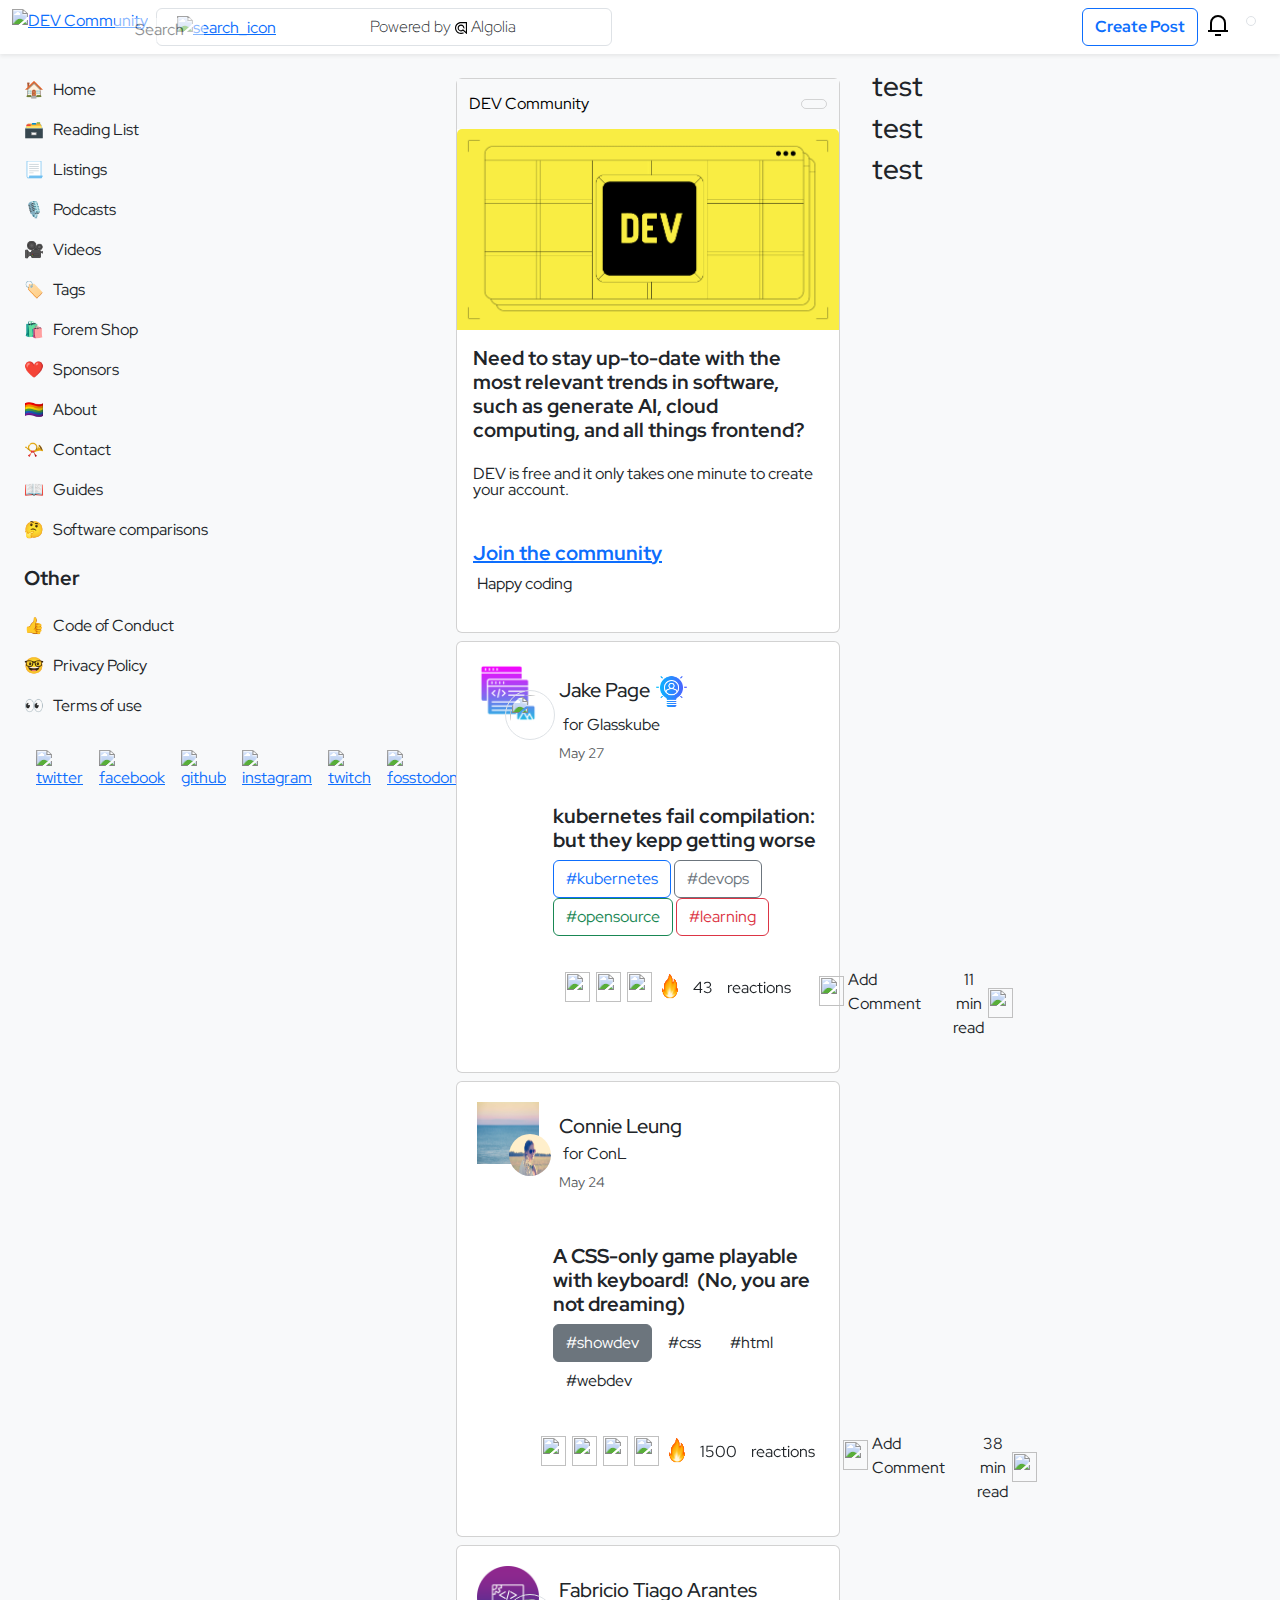
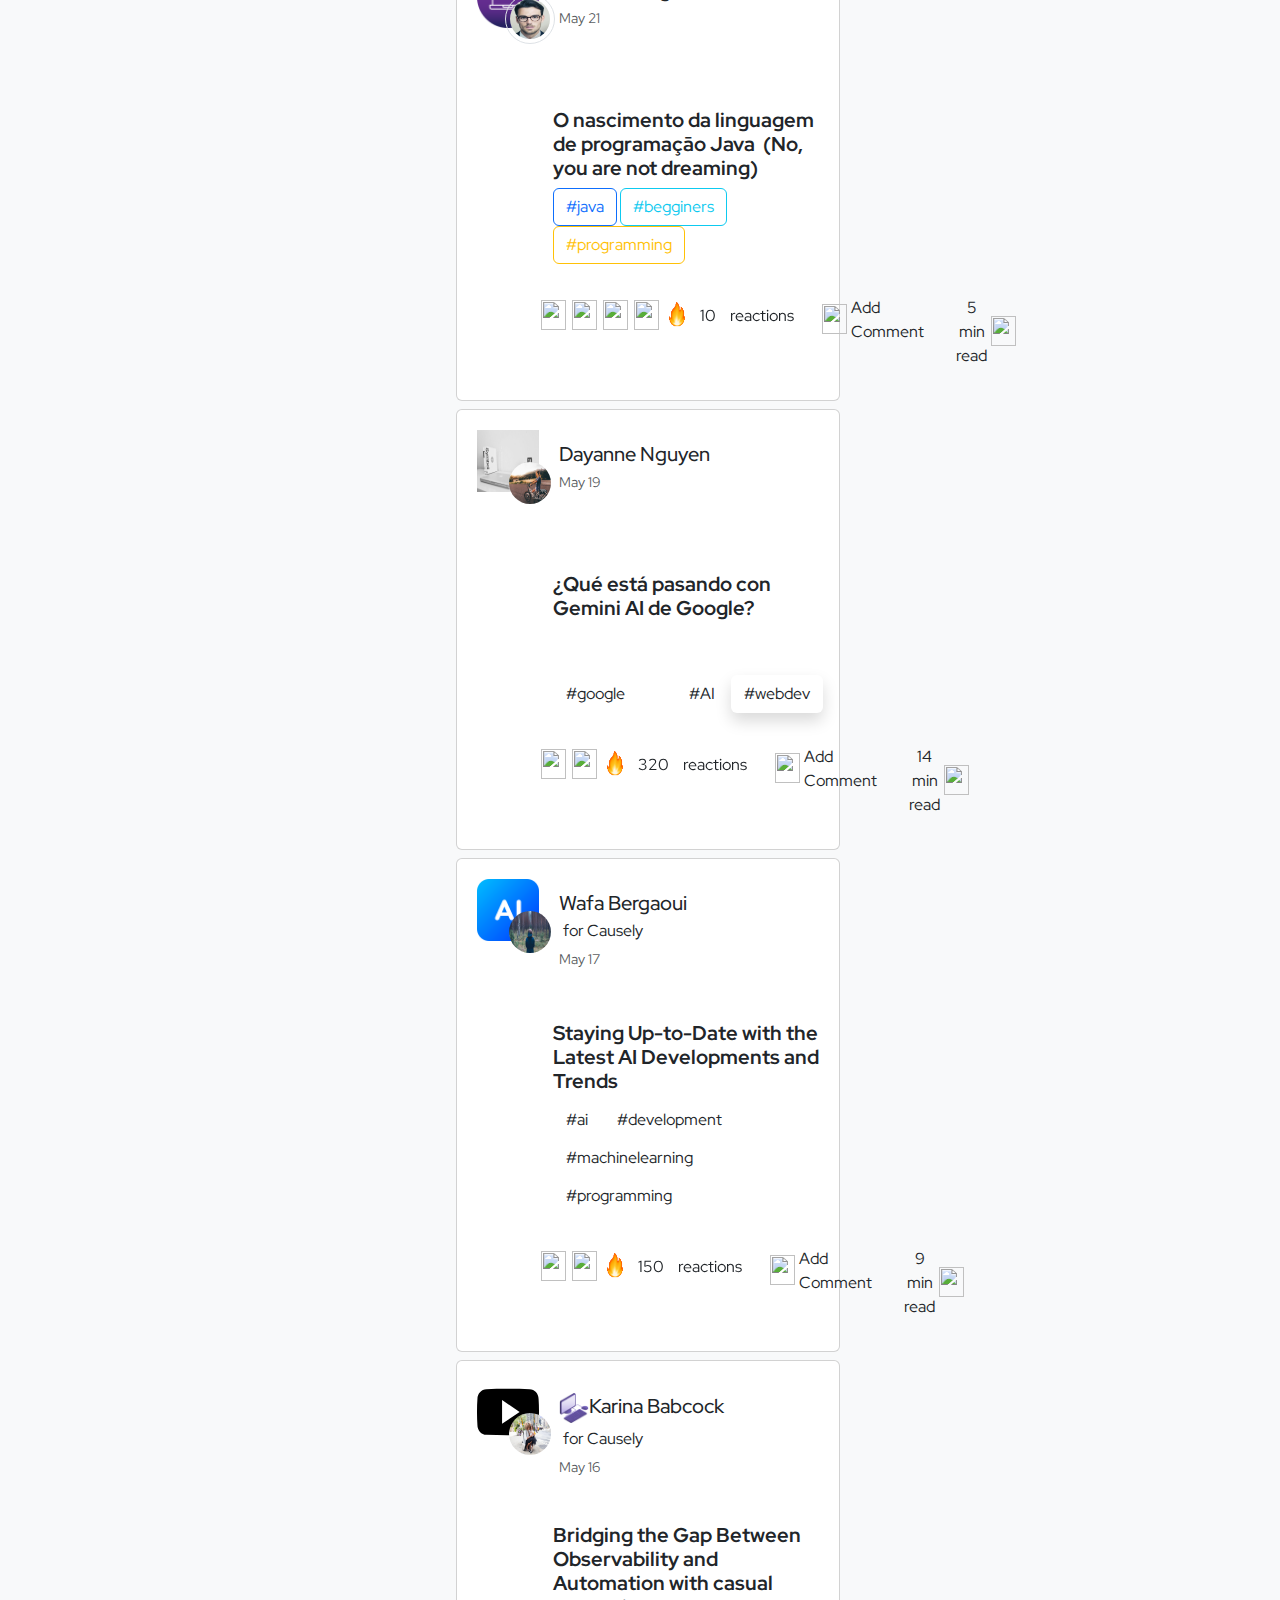
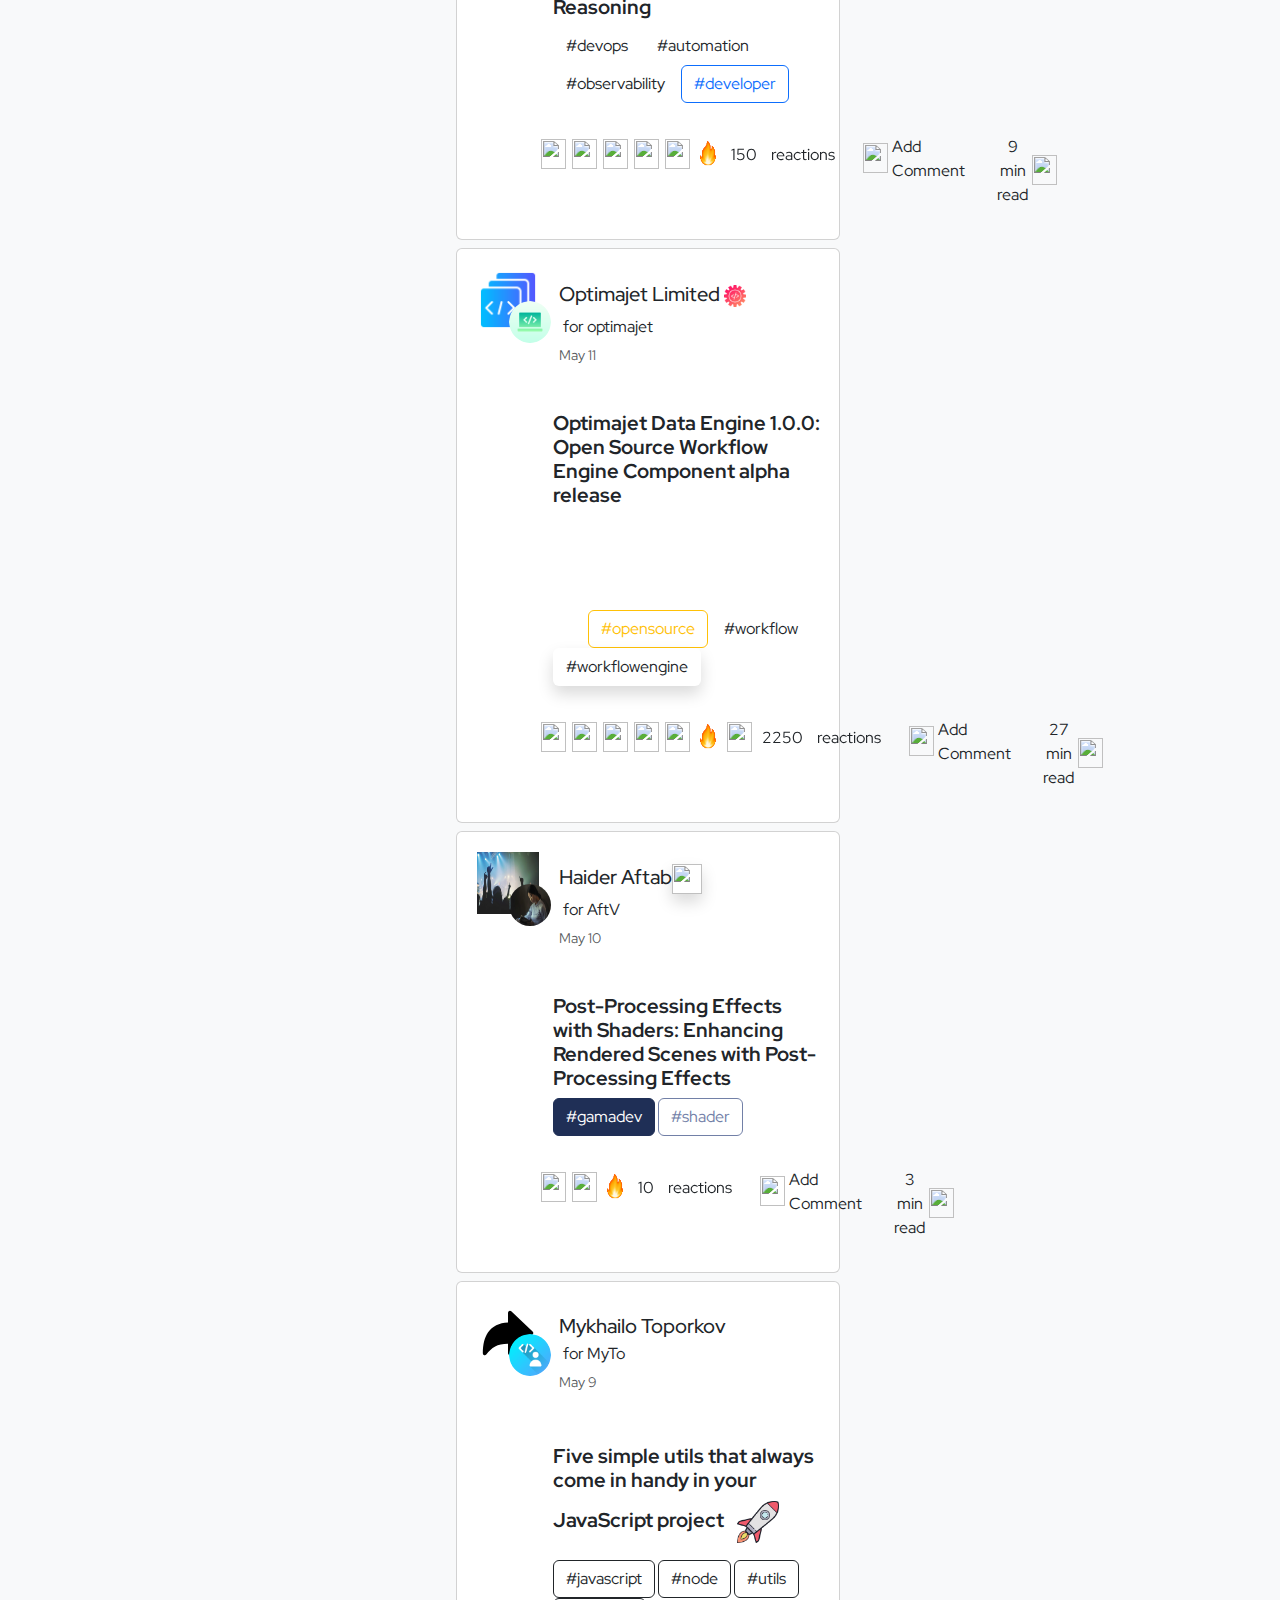
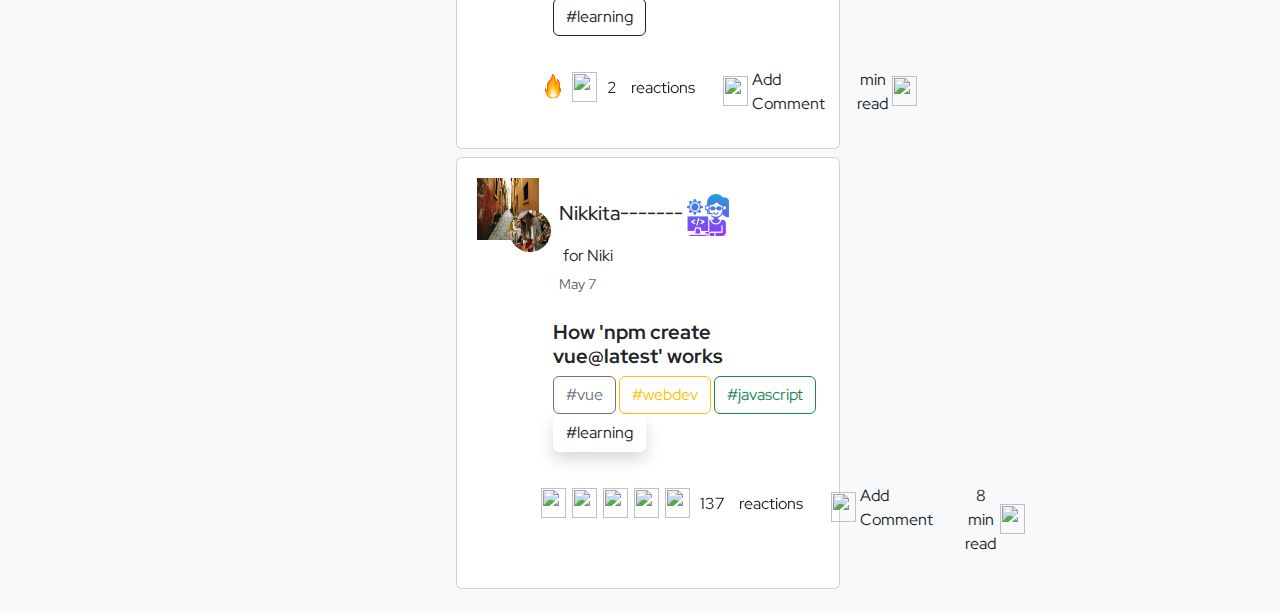
==== commit 2494e6bd: "Added middle col from Cesar --branch" ====
--- a/index.html
+++ b/index.html
@@ -1,1544 +1,1117 @@
 <!DOCTYPE html>
 <html lang="en">
-  <head>
-    <meta charset="UTF-8" />
-    <meta name="viewport" content="width=device-width, initial-scale=1.0" />
-    <title>Devt2 Challenge</title>
-    <link rel="preconnect" href="https://fonts.googleapis.com" />
-    <link rel="preconnect" href="https://fonts.gstatic.com" crossorigin />
-    <link
-      href="https://fonts.googleapis.com/css2?family=Red+Hat+Display:ital,wght@0,300..900;1,300..900&display=swap"
-      rel="stylesheet"
-    />
-    <link rel="stylesheet" href="css/styles.css" />
-  </head>
-  <body>
-    <!--MAKING YOUR GITHUB README PROFILE STAND OUT-->
-    <div class="main-container container-fluid m-2 row g-0">
-      <div class="main-container container--title p-1">
-        <div class="--tittle d-flex ms-4 align-content-center">
-          <h3 class="fw-bold">Front end resources!</h3>
-          <a href="">
-            <img
-              src="/proyecto_equipo_maquetado/devTo2024/images/icons8-cohete-100.png"
-              alt=""
-              width="40px"
-              height="40px"
-            />
-          </a>
+
+<head>
+  <meta charset="UTF-8" />
+  <meta name="viewport" content="width=device-width, initial-scale=1.0" />
+  <title>Devto Challenge</title>
+  <link rel="preconnect" href="https://fonts.googleapis.com" />
+  <link rel="preconnect" href="https://fonts.gstatic.com" crossorigin />
+  <link href="https://fonts.googleapis.com/css2?family=Red+Hat+Display:ital,wght@0,300..900;1,300..900&display=swap"
+    rel="stylesheet" />
+  <link rel="stylesheet" href="css/styles.css" />
+  <script src="https://cdn.jsdelivr.net/npm/bootstrap@5.3.0-alpha3/dist/js/bootstrap.bundle.min.js"
+    integrity="sha384-ENjdO4Dr2bkBIFxQpeoTz1HIcje39Wm4jDKdf19U8gI4ddQ3GYNS7NTKfAdVQSZe"
+    crossorigin="anonymous"></script>
+</head>
+
+<body class="bg-body-tertiary">
+
+  <!--Navbar-->
+  <nav class="navbar bg-white shadow-sm">
+    <!--Inicio de container fluid para nav-->
+    <div class="navbar__container container-fluid">
+      <!-- Seccion izquierda del nav(icono, search bar y burger menu) -->
+      <div class="navbar__container--left d-flex">
+        <button class="navbar__container--left--Toggler navbar-toggler d-md-none " type="button"
+          data-bs-toggle="offcanvas" data-bs-target="#offcanvasWithBothOptions" aria-controls="offcanvasWithBothOptions"
+          aria-label="Toggle navigation">
+          <span class="navbar-toggler-icon"></span>
+        </button>
+        <a href="#" class="navbar__container--left--logo logo__button--header"><img class="site-logo__img"
+            style="height: 40px; width: 50px;"
+            src="https://dev-to-uploads.s3.amazonaws.com/uploads/logos/resized_logo_UQww2soKuUsjaOGNB38o.png"
+            alt="DEV Community"></a>
+        <div class="navbar__container--left--searchbar ms-2 d-none d-md-block">
+          <form class="searchbar__form d-flex" role="search">
+            <button class="searchbar__form--button btn position-absolute" id="buttonforsearch" type="submit"><a href="#"
+                class="mx-2"><img src="./images/svgexport-2.svg" alt="search_icon"></a></button>
+            <input class="searchbar__form--input form-control me-2" style="width: 28.5rem;" type="search"
+              aria-label="Search"> <span class="placeholder"> Search</span><span class="placeholder2 fw-lighter fs-6">
+              Powered by <img class="me-1" style="height: .75rem;" src="./images/testSVG.svg"
+                alt="Algolia_icon">Algolia</span>
+          </form>
         </div>
       </div>
-        <div class="hashtag-group">
-          <button type="button" class="btn btn-secondary">#github</button>
-          <button type="button" class="btn btn-outline-primary">#profile</button>
-          <button type="button" class="btn btn-outline shadow">#begginers</button>
-          <button type="button" class="btn btn-outline">#tutorial</button>
-        </div>
-      <div class="reactions-icons d-flex mb-3 ms-3">
-        <div class="group-icon">
-          <div class="icon-link d-flex m-1 p-2">
-            <li class="nav-item nav nav-underline">
-              <a class="nav-link" href="#"
-                ><img
-                  src="/proyecto_equipo_maquetado/devTo2024/images/svgexport-12.svg"
-                  alt=""
-                  width="25px"
-                  height="30px"
-              /></a>
-            </li>
-            <li class="nav-item nav nav-underline">
-              <a class="nav-link" href="#"
-                ><img
-                  src="/proyecto_equipo_maquetado/devTo2024/images/svgexport-14.svg"
-                  alt=""
-                  width="25px"
-                  height="30px"
-              /></a>
-            </li>
-            <li class="nav-item nav nav-underline">
-              <a class="nav-link" href="#"
-                ><img
-                  src="/proyecto_equipo_maquetado/devTo2024/images/icons8-fuego-48.png"
-                  alt=""
-                  width="25px"
-                  height="30px"
-              /></a>
-            </li>
-            <p class="fs-6 m-1">13</p>
-            <p class="info-texto --reactions d-none d-md-block m-1">
-              reactions
-            </p>
-          </div>
-        </div>
-        <div class="social-comments m-1 p-2">
-          <div
-            class="social-container--comments d-flex justify-content-center align-items-center"
-          >
-            <li class="nav-item nav nav-underline">
-              <a class="nav-link" href="#"
-                ><img
-                  src="/proyecto_equipo_maquetado/devTo2024/images/svgexport-61.svg"
-                  alt=""
-                  width="25px"
-                  height="30px"
-              /></a>
-            </li>
-            <p class="fs-6 m-1">10</p>
-            <p class="info-comments --comments d-none d-md-block m-1">
-              comments
-            </p>
-          </div>
-        </div>
-        <div class="social-bookmark m-1 m-lg-1 p-2">
-          <div
-            class="social-container--bookmark d-flex justify-content-center align-items-center"
-          >
-            <p class="text-center m-1">1 min read</p>
-            <li class="nav-item nav nav-underline">
-              <a class="nav-link" href="#"
-                ><img
-                  src="/proyecto_equipo_maquetado/devTo2024/images/svgexport-40.svg"
-                  alt=""
-                  width="25px"
-                  height="30px"
-              /></a>
-            </li>
+      <!-- Seccion derecha del nav(icono, campana y boton de Post) -->
+      <div class="navbar__container--right d-flex flex-nowrap mx-1">
+        <button type="button" class="btn btn-outline-primary fw-bold d-none d-md-block fs-6"><a href="#"></a>Create
+          Post</button>
+        <a class="mt-1 me-3 d-md-none" href="#" class="mx-2"><img src="./images/svgexport-2.svg" alt="search_icon"></a>
+        <a href="#" class="mx-2 mt-1"><img src="./images/bell_icon.svg" alt="bell_icon"></a>
+        <a href="#" class="mx-2"><img class="img-thumbnail rounded-5" style="width: 2.3rem;" alt=""
+            id="nav-profile-image"
+            src="https://res.cloudinary.com/practicaldev/image/fetch/s--Ay3RvrXi--/c_fill,f_auto,fl_progressive,h_90,q_auto,w_90/https://dev-to-uploads.s3.amazonaws.com/uploads/user/profile_image/975225/4f71a4bb-4099-4ccf-9a89-f755a94da6b9.png"></a>
+      </div>
+      <!-- Seccion offcanvas, osea menu del burger menu -->
+      <div class="navbar__container--offcanvas offcanvas offcanvas-start" tabindex="-1" id="offcanvasWithBothOptions"
+        aria-labelledby="offcanvasWithBothOptionsLabel">
+        <div class="offcanvas-header">
+          <h5 class="offcanvas-title" id="offcanvasNavbarLabel" style="font-weight: bold;">DEV Community</h5>
+          <button type="button" class="btn-close" data-bs-dismiss="offcanvas" aria-label="Close"></button>
+        </div>
+        <div class="offcanvas-body">
+          <ul class="navbar-nav justify-content-end flex-grow-1 pe-3">
+            <li class="nav-item"><a class="nav-link">🏠Home</a></li>
+            <li class="nav-item"><a class="nav-link" href="#">🗃️Reading List</a></li>
+            <li class="nav-item"><a class="nav-link" href="#">📃Listings</a></li>
+            <li class="nav-item"><a class="nav-link" href="#">🎙️Podcasts</a></li>
+            <li class="nav-item"><a class="nav-link" href="#">🎥Videos</a></li>
+            <li class="nav-item"><a class="nav-link" href="#">🏷️Tags</a></li>
+            <li class="nav-item"><a class="nav-link" href="#">🛍️Forem Shop</a></li>
+            <li class="nav-item"><a class="nav-link" href="#">❤️Sponsors</a></li>
+            <li class="nav-item"><a class="nav-link" href="#">🏳️‍🌈About</a></li>
+            <li class="nav-item"><a class="nav-link" href="#">📯Contact</a></li>
+            <li class="nav-item"><a class="nav-link" href="#">📖Guides</a></li>
+            <li class="nav-item"><a class="nav-link" href="#">🤔Software comparisons</a></li>
+          </ul>
+          <h5 class="my-3" style="font-weight: bold;">Other</h5>
+          <ul class="navbar-nav justify-content-end flex-grow-1 pe-3">
+            <li class="nav-item"><a class="nav-link" href="#">👍Code of Conduct</a></li>
+            <li class="nav-item"><a class="nav-link" href="#">🤓Privacy Policy</a></li>
+            <li class="nav-item"><a class="nav-link" href="#">👀Terms of use</a></li>
+          </ul>
+          <div class="d-inline-flex justify-content-start mx-1 my-4" style="width: 100%;top: 50px;">
+            <a href="#" class="mx-2"><img src="./images/svgexport-22.svg" alt="twitter"></a>
+            <a href="#" class="mx-2"><img src="./images/svgexport-23.svg" alt="facebook"></a>
+            <a href="#" class="mx-2"><img src="./images/svgexport-24.svg" alt="github"></a>
+            <a href="#" class="mx-2"><img src="./images/svgexport-25.svg" alt="instagram"></a>
+            <a href="#" class="mx-2"><img src="./images/svgexport-26.svg" alt="twitch"></a>
+            <a href="#" class="mx-2"><img src="./images/svgexport-27.svg" alt="fosstodon"></a>
           </div>
         </div>
       </div>
     </div>
-    <!--DEV CARD-->
-    <div class="card d-flex m-2" style"">
-      <nav class="navbar bg-body-tertiary">
-        <div class="container-fluid d-flex align-items-center dropstart">
-          <span class="navbar-brand fs-6"> DEV Community </span>
-          <button
-            class="navbar-toggler dropdown"
-            type="button"
-            data-bs-toggle="dropdown"
-            data-bs-target="#navbarSupportedContent"
-            aria-controls="navbarSupportedContent"
-            aria-expanded="false"
-            aria-label="Toggle navigation"
-          >
-            <img
-              class="img-fluid d-block mx-auto"
-              src="/proyecto_equipo_maquetado/devTo2024/images/svgexport-28.svg"
-              alt=""
-            />
-            <ul class="dropdown-menu">
-              <li>
-                <a class="dropdown-item" href="#"
-                  ><img
-                    class="m-1"
-                    src="/proyecto_equipo_maquetado/devTo2024/images/exclamation-circle.svg"
-                    alt=""
-                  />What's a billboard?</a
-                >
-              </li>
-              <li>
-                <a class="dropdown-item" href="#"
-                  ><img
-                    class="m-1"
-                    src="/proyecto_equipo_maquetado/devTo2024/images/nut.svg"
-                    alt=""
-                  />Manage preferences</a
-                >
-              </li>
-              <li>
-                <hr class="dropdown-divider" />
-              </li>
-              <li>
-                <a class="dropdown-item" href="#"
-                  ><img
-                    class="m-1"
-                    src="/proyecto_equipo_maquetado/devTo2024/images/flag.svg"
-                    alt=""
-                  />Report Billboard</a
-                >
-              </li>
-            </ul>
-          </button>
-        </div>
-      </nav>
-      <img
-        src="/Conteiners/need to stay up/img/dev_need_2_stay_up.png"
-        class="card-img-top"
-        alt="..."
-      />
-      <div class="card-body figure-img img-fluid rounded">
-        <h5 class="card-title fw-bold">
-          Need to stay up-to-date with the most relevant trends in software,
-          such as generate AI, cloud computing, and all things frontend?
-        </h5>
-        <br />
-        <p class="card-text">
-          DEV is free and it only takes one minute to create your account.
-        </p>
+  </nav>
+
+
+  <!--Inicio de container-->
+  <div class="container-fluid p-3 ms-2">
+    <div class="row">
+      <!--Columna 1-->
+      <div class="col d-none d-md-block col-md-4 col-lg-4">
+        <div>
+          <ul class="navbar-nav justify-content-end flex-grow-1">
+            <li class="nav-item"><a class="nav-link">🏠 &nbsp; Home</a></li>
+            <li class="nav-item"><a class="nav-link" href="#">🗃️ &nbsp; Reading List</a></li>
+            <li class="nav-item"><a class="nav-link" href="#">📃 &nbsp; Listings</a></li>
+            <li class="nav-item"><a class="nav-link" href="#">🎙️ &nbsp; Podcasts</a></li>
+            <li class="nav-item"><a class="nav-link" href="#">🎥 &nbsp; Videos</a></li>
+            <li class="nav-item"><a class="nav-link" href="#">🏷️ &nbsp; Tags</a></li>
+            <li class="nav-item"><a class="nav-link" href="#">🛍️ &nbsp; Forem Shop</a></li>
+            <li class="nav-item"><a class="nav-link" href="#">❤️ &nbsp; Sponsors</a></li>
+            <li class="nav-item"><a class="nav-link" href="#">🏳️‍🌈 &nbsp; About</a></li>
+            <li class="nav-item"><a class="nav-link" href="#">📯 &nbsp; Contact</a></li>
+            <li class="nav-item"><a class="nav-link" href="#">📖 &nbsp; Guides</a></li>
+            <li class="nav-item"><a class="nav-link" href="#">🤔 &nbsp; Software comparisons</a></li>
+          </ul>
+          <h5 class="my-3" style="font-weight: bold;">Other</h5>
+          <ul class="navbar-nav justify-content-end flex-grow-1">
+            <li class="nav-item"><a class="nav-link" href="#">👍 &nbsp; Code of Conduct</a></li>
+            <li class="nav-item"><a class="nav-link" href="#">🤓 &nbsp; Privacy Policy</a></li>
+            <li class="nav-item"><a class="nav-link" href="#">👀 &nbsp; Terms of use</a></li>
+          </ul>
+          <div class="d-inline-flex justify-content-start mx-1 my-4" style="width: 100%;top: 50px;">
+            <a href="#" class="mx-2"><img src="./images/svgexport-22.svg" alt="twitter"></a>
+            <a href="#" class="mx-2"><img src="./images/svgexport-23.svg" alt="facebook"></a>
+            <a href="#" class="mx-2"><img src="./images/svgexport-24.svg" alt="github"></a>
+            <a href="#" class="mx-2"><img src="./images/svgexport-25.svg" alt="instagram"></a>
+            <a href="#" class="mx-2"><img src="./images/svgexport-26.svg" alt="twitch"></a>
+            <a href="#" class="mx-2"><img src="./images/svgexport-27.svg" alt="fosstodon"></a>
+          </div>
+        </div>
       </div>
-      <div class="card-body-footer p-3">
-        <a href="#" class="card-link fs-5 fw-bold">Join the community</a>
-        <div class="d-flex p-1">
-          <p class="">Happy coding</p>
-          <span>
-            <img
-              src="/proyecto_equipo_maquetado/devTo2024/images/svgexport-12.svg"
-              alt=""
-            />
-          </span>
+      
+      <!--Columna 2-->
+      <div class="col-12 col-md-8 col-lg-4">
+        
+        <!--DEV CARD-->
+        <div class="card d-flex m-2">
+          <nav class="navbar bg-body-tertiary">
+            <div class="container-fluid d-flex align-items-center dropstart">
+              <span class="navbar-brand fs-6"> DEV Community </span>
+              <button class="navbar-toggler dropdown" type="button" data-bs-toggle="dropdown"
+                data-bs-target="#navbarSupportedContent" aria-controls="navbarSupportedContent" aria-expanded="false"
+                aria-label="Toggle navigation">
+                <img class="img-fluid d-block mx-auto"
+                  src="images/svgexport-28.svg" alt="" />
+                <ul class="dropdown-menu">
+                  <li>
+                    <a class="dropdown-item" href="#"><img class="m-1"
+                        src="/images/exclamation-circle.svg" alt="" />What's a
+                      billboard?</a>
+                  </li>
+                  <li>
+                    <a class="dropdown-item" href="#"><img class="m-1"
+                        src="images/nut.svg" alt="" />Manage preferences</a>
+                  </li>
+                  <li>
+                    <hr class="dropdown-divider" />
+                  </li>
+                  <li>
+                    <a class="dropdown-item" href="#"><img class="m-1"
+                        src="images/flag.svg" alt="" />Report Billboard</a>
+                  </li>
+                </ul>
+              </button>
+            </div>
+          </nav>
+          <img src="images/dev_need_2_stay_up.png" class="card-img-top" alt="..." />
+          <div class="card-body figure-img img-fluid rounded">
+            <h5 class="card-title fw-bold">
+              Need to stay up-to-date with the most relevant trends in software,
+              such as generate AI, cloud computing, and all things frontend?
+            </h5>
+            <br />
+            <p class="card-text">
+              DEV is free and it only takes one minute to create your account.
+            </p>
+          </div>
+          <div class="card-body-footer p-3">
+            <a href="#" class="card-link fs-5 fw-bold">Join the community</a>
+            <div class="d-flex p-1">
+              <p class="">Happy coding</p>
+              <span>
+                <img src="images/svgexport-12.svg" alt="" />
+              </span>
+            </div>
+          </div>
+        </div>
+        <!--JAKE PAGE-->
+        <div class="card m-2">
+          <div class="row g-0 align-items-center">
+            <div class="profile col-md-4 d-flex">
+              <div class="body-profile d-flex">
+                <div class="profile_image1 z-2 position-relative p-5 rounded-1">
+                  <img
+                    src="images/perfiles/people/retrato-hombre-blanco-aislado.jpg"
+                    class="p-1 rounded-circle border border--light" alt="" width="50px" height="50px" />
+                </div>
+                <div class="profile_image2 z-1 position-absolute p-3 d-flex">
+                  <img src="images/web-image_14320329.png" class="p-1" alt=""
+                    width="70px" height="70px" />
+                  <div class="card-body p-3 g-col-6">
+                    <div class="d-md-inline">
+                      <h5 class="card-title m-0 fs-5">Jake Page <img
+                          src="images/creativity_14244191.png" alt="" width="35px"
+                          height="35px"></h5>
+                      <p class="card-text m-1">for Glasskube</p>
+                    </div>
+                    <p class="card-text">
+                      <small class="text-body-secondary">May 27</small>
+                    </p>
+                  </div>
+                </div>
+              </div>
+            </div>
+          </div>
+          <!--CARD BODY-->
+          <div class="card-body ms-5 ps-5">
+            <h5 class="card-title fw-bold">
+              kubernetes fail compilation: but they kepp getting worse
+            </h5>
+            <div class="hashtag-group">
+              <button type="button" class="btn btn-outline-primary">
+                #kubernetes
+              </button>
+              <button type="button" class="btn btn-outline-secondary">
+                #devops
+              </button>
+              <button type="button" class="btn btn-outline-success">
+                #opensource
+              </button>
+              <button type="button" class="btn btn-outline-danger">
+                #learning
+              </button>
+            </div>
+          </div>
+          <!--KUBERNETES REACTIONS-->
+          <div class="reactions-icons d-flex mb-3 ms-5 ps-5">
+            <div class="group-icon">
+              <div class="icon-link d-flex m-1 p-2">
+                <li class="nav-item nav nav-underline">
+                  <a class="nav-link" href="#"><img src="images/svgexport-12.svg"
+                      alt="" width="25px" height="30px" /></a>
+                </li>
+                <li class="nav-item nav nav-underline">
+                  <a class="nav-link" href="#"><img src="images/svgexport-36.svg"
+                      alt="" width="25px" height="30px" /></a>
+                </li>
+                <li class="nav-item nav nav-underline">
+                  <a class="nav-link" href="#"><img src="images/svgexport-14.svg"
+                      alt="" width="25px" height="30px" /></a>
+                </li>
+                <li class="nav-item nav nav-underline">
+                  <a class="nav-link" href="#"><img
+                      src="images/icons8-fuego-48.png" alt="" width="25px"
+                      height="30px" /></a>
+                </li>
+                <p class="fs-6 m-1">43</p>
+                <p class="info-texto --reactions d-none d-md-block m-1">
+                  reactions
+                </p>
+              </div>
+            </div>
+            <!--COMMENTS-->
+            <div class="social-comments m-1 p-2">
+              <div class="social-container--comments d-flex justify-content-center align-items-center">
+                <li class="nav-item nav nav-underline">
+                  <a class="nav-link" href="#"><img src="images/svgexport-61.svg"
+                      alt="" width="25px" height="30px" /></a>
+                </li>
+                <p class="info-comments --comments d-none d-md-block m-1">
+                  Add Comment
+                </p>
+              </div>
+            </div>
+            <!--READ-->
+            <div class="social-bookmark m-1 m-lg-1 p-2">
+              <div class="social-container--bookmark d-flex justify-content-center align-items-center">
+                <p class="text-center m-1">11 min read</p>
+                <li class="nav-item nav nav-underline">
+                  <a class="nav-link" href="#"><img src="images/svgexport-40.svg"
+                      alt="" width="25px" height="30px" /></a>
+                </li>
+              </div>
+            </div>
+          </div>
+        </div>
+        <!--CONNIE LEUNG PROFILE CARD-->
+        <div class="card m-2 ">
+          <div class="row g-0 align-items-center">
+            <div class="profile col-md-4 d-flex">
+              <div class="body-profile d-flex">
+                <div class="profile_image1 z-2 position-relative p-5 rounded-1">
+                  <img src="images/perfiles/people/64-4326x2884.jpg"
+                    class="p-1 rounded-circle" alt="" width="50px" height="50px" />
+                </div>
+                <div class="profile_image2 z-1 position-absolute p-3 d-flex">
+                  <img src="images/perfiles/fondos/853-3000x1993.jpg" class="p-1"
+                    alt="" width="70px" height="70px" />
+                  <div class="card-body p-3 g-col-6">
+                    <div class="d-md-inline">
+                      <h5 class="card-title m-0 fs-5">Connie Leung</h5>
+                      <p class="card-text m-1">for ConL</p>
+                    </div>
+                    <p class="card-text">
+                      <small class="text-body-secondary">May 24</small>
+                    </p>
+                  </div>
+                </div>
+              </div>
+            </div>
+          </div>
+          <!--CARD BODY-->
+          <div class="card-body ms-5 ps-5">
+            <h5 class="card-title fw-bold">
+              A CSS-only game playable with keyboard!
+              <span> <img class="" src="images/svgexport-35.svg" alt=""
+                  width="40px" /> (No, you are not dreaming) </span>
+            </h5>
+            <div class="hashtag-group">
+              <button type="button" class="btn btn-secondary">#showdev</button>
+              <button type="button" class="btn btn-outline">#css</button>
+              <button type="button" class="btn btn-outline">#html</button>
+              <button type="button" class="btn btn-outline">#webdev</button>
+            </div>
+          </div>
+          <!--REACTIONS-->
+          <div class="reactions-icons d-flex mb-3 ms-4 ps-5">
+            <div class="group-icon">
+              <div class="icon-link d-flex m-1 p-2">
+                <li class="nav-item nav nav-underline">
+                  <a class="nav-link" href="#"><img src="images/svgexport-12.svg"
+                      alt="" width="25px" height="30px" /></a>
+                </li>
+                <li class="nav-item nav nav-underline">
+                  <a class="nav-link" href="#"><img src="images/svgexport-37.svg"
+                      alt="" width="25px" height="30px" /></a>
+                </li>
+                <li class="nav-item nav nav-underline">
+                  <a class="nav-link" href="#"><img src="images/svgexport-36.svg"
+                      alt="" width="25px" height="30px" /></a>
+                </li>
+                <li class="nav-item nav nav-underline">
+                  <a class="nav-link" href="#"><img src="images/svgexport-14.svg"
+                      alt="" width="25px" height="30px" /></a>
+                </li>
+                <li class="nav-item nav nav-underline">
+                  <a class="nav-link" href="#"><img
+                      src="images/icons8-fuego-48.png" alt="" width="25px"
+                      height="30px" /></a>
+                </li>
+                <p class="fs-6 m-1">1500</p>
+                <p class="info-texto --reactions d-none d-md-block m-1">
+                  reactions
+                </p>
+              </div>
+            </div>
+            <!--COMMENTS-->
+            <div class="social-comments m-1 p-2">
+              <div class="social-container--comments d-flex justify-content-center align-items-center">
+                <li class="nav-item nav nav-underline">
+                  <a class="nav-link" href="#"><img src="images/svgexport-61.svg"
+                      alt="" width="25px" height="30px" /></a>
+                </li>
+                <p class="info-comments --comments d-none d-md-block m-1">
+                  Add Comment
+                </p>
+              </div>
+            </div>
+            <!--READERS-->
+            <div class="social-bookmark m-1 m-lg-1 p-2">
+              <div class="social-container--bookmark d-flex justify-content-center align-items-center">
+                <p class="text-center m-1">38 min read</p>
+                <li class="nav-item nav nav-underline">
+                  <a class="nav-link" href="#"><img src="images/svgexport-40.svg"
+                      alt="" width="25px" height="30px" /></a>
+                </li>
+              </div>
+            </div>
+          </div>
+        </div>
+        <!--FABRICIO TIAGO ARANTES-->
+        <div class="card m-2">
+          <div class="row g-0 align-items-center">
+            <div class="profile col-md-4 d-flex">
+              <div class="body-profile d-flex">
+                <div class="profile_image1 z-2 position-relative p-5 rounded-1">
+                  <img
+                    src="images/perfiles/people/moda-masculina-lentes-cara-hombre-carametria-caramorfoligia-consultoria-de-imagen.jpg"
+                    class="p-1 rounded-circle border border-1" alt="" width="50px" height="50px" />
+                </div>
+                <div class="profile_image2 z-1 position-absolute p-3 d-flex">
+                  <img src="images/web-development2_7269099.png" class="p-1" alt=""
+                    width="70px" height="70px" />
+                  <div class="card-body p-3 g-col-6">
+                    <div class="d-md-inline">
+                      <h5 class="card-title m-0 fs-5">Fabricio Tiago Arantes</h5>
+                      <p class="card-text m-1"></p>
+                    </div>
+                    <p class="card-text">
+                      <small class="text-body-secondary">May 21</small>
+                    </p>
+                  </div>
+                </div>
+              </div>
+            </div>
+          </div>
+          <!--CARD BODY-->
+          <div class="card-body ms-5 ps-5">
+            <h5 class="card-title fw-bold">
+              O nascimento da linguagem de programaçāo Java
+              <span> <img src="" alt="" /> (No, you are not dreaming) </span>
+            </h5>
+            <div class="hashtag-group">
+              <button type="button" class="btn btn-outline-primary">#java</button>
+              <button type="button" class="btn btn-outline-info">#begginers</button>
+              <button type="button" class="btn btn-outline-warning">
+                #programming
+              </button>
+            </div>
+          </div>
+          <!--REACTIONS-->
+          <div class="reactions-icons d-flex mb-3 ms-4 ps-5">
+            <div class="group-icon">
+              <div class="icon-link d-flex m-1 p-2">
+                <li class="nav-item nav nav-underline">
+                  <a class="nav-link" href="#"><img src="images/svgexport-12.svg"
+                      alt="" width="25px" height="30px" /></a>
+                </li>
+                <li class="nav-item nav nav-underline">
+                  <a class="nav-link" href="#"><img src="images/svgexport-37.svg"
+                      alt="" width="25px" height="30px" /></a>
+                </li>
+                <li class="nav-item nav nav-underline">
+                  <a class="nav-link" href="#"><img src="/images/svgexport-36.svg"
+                      alt="" width="25px" height="30px" /></a>
+                </li>
+                <li class="nav-item nav nav-underline">
+                  <a class="nav-link" href="#"><img src="/images/svgexport-14.svg"
+                      alt="" width="25px" height="30px" /></a>
+                </li>
+                <li class="nav-item nav nav-underline">
+                  <a class="nav-link" href="#"><img
+                      src="/images/icons8-fuego-48.png" alt="" width="25px"
+                      height="30px" /></a>
+                </li>
+                <p class="fs-6 m-1">10</p>
+                <p class="info-texto --reactions d-none d-md-block m-1">
+                  reactions
+                </p>
+              </div>
+            </div>
+            <!--COMMENTS-->
+            <div class="social-comments m-1 p-2">
+              <div class="social-container--comments d-flex justify-content-center align-items-center">
+                <li class="nav-item nav nav-underline">
+                  <a class="nav-link" href="#"><img src="/images/svgexport-61.svg"
+                      alt="" width="25px" height="30px" /></a>
+                </li>
+                <p class="info-comments --comments d-none d-md-block m-1">
+                  Add Comment
+                </p>
+              </div>
+            </div>
+            <!--READERS-->
+            <div class="social-bookmark m-1 m-lg-1 p-2">
+              <div class="social-container--bookmark d-flex justify-content-center align-items-center">
+                <p class="text-center m-1">5 min read</p>
+                <li class="nav-item nav nav-underline">
+                  <a class="nav-link" href="#"><img src="/images/svgexport-40.svg"
+                      alt="" width="25px" height="30px" /></a>
+                </li>
+              </div>
+            </div>
+          </div>
+        </div>
+        <!--DAYANNE NUGUYEN-->
+        <div class="card m-2">
+          <div class="row g-0 align-items-center">
+            <div class="profile col-md-4 d-flex">
+              <div class="body-profile d-flex">
+                <div class="profile_image1 z-2 position-relative p-5 rounded-1">
+                  <img src="/images/perfiles/people/839-5000x3333.jpg"
+                    class="p-1 rounded-circle" alt="" width="50px" height="50px" />
+                </div>
+                <div class="profile_image2 z-1 position-absolute p-3 d-flex">
+                  <img src="/images/perfiles/fondos/119-3264x2176.jpg" class="p-1"
+                    alt="" width="70px" height="70px" />
+                  <div class="card-body p-3 g-col-6">
+                    <div class="d-md-inline">
+                      <h5 class="card-title m-0 fs-5">Dayanne Nguyen</h5>
+                      <p class="card-text m-1"></p>
+                    </div>
+                    <p class="card-text">
+                      <small class="text-body-secondary">May 19</small>
+                    </p>
+                  </div>
+                </div>
+              </div>
+            </div>
+          </div>
+          <!--CARD BODY-->
+          <div class="card-body ms-5 ps-5">
+            <h5 class="card-title fw-bold">
+              ¿Qué está pasando con Gemini AI de Google?
+            </h5>
+            <div class="hashtag-group">
+              <button type="button" class="btn btn-outline">#google</button>
+              <button type="button" class="btn btn-outline spinner-grow">#js</button>
+              <button type="button" class="btn btn-outline">#AI</button>
+              <button type="button" class="btn btn-outline shadow">#webdev</button>
+            </div>
+          </div>
+          <!--REACTIONS-->
+          <div class="reactions-icons d-flex mb-3 ms-4 ps-5">
+            <div class="group-icon">
+              <div class="icon-link d-flex m-1 p-2">
+                <li class="nav-item nav nav-underline">
+                  <a class="nav-link" href="#"><img src="/images/svgexport-12.svg"
+                      alt="" width="25px" height="30px" /></a>
+                </li>
+                <li class="nav-item nav nav-underline">
+                  <a class="nav-link" href="#"><img src="/images/svgexport-37.svg"
+                      alt="" width="25px" height="30px" /></a>
+                </li>
+                <li class="nav-item nav nav-underline">
+                  <a class="nav-link" href="#"><img
+                      src="/images/icons8-fuego-48.png" alt="" width="25px"
+                      height="30px" /></a>
+                </li>
+                <p class="fs-6 m-1">320</p>
+                <p class="info-texto --reactions d-none d-md-block m-1">
+                  reactions
+                </p>
+              </div>
+            </div>
+            <!--COMMENTS-->
+            <div class="social-comments m-1 p-2">
+              <div class="social-container--comments d-flex justify-content-center align-items-center">
+                <li class="nav-item nav nav-underline">
+                  <a class="nav-link" href="#"><img src="/images/svgexport-61.svg"
+                      alt="" width="25px" height="30px" /></a>
+                </li>
+                <p class="info-comments --comments d-none d-md-block m-1">
+                  Add Comment
+                </p>
+              </div>
+            </div>
+            <!--READ-->
+            <div class="social-bookmark m-1 m-lg-1 p-2">
+              <div class="social-container--bookmark d-flex justify-content-center align-items-center">
+                <p class="text-center m-1">14 min read</p>
+                <li class="nav-item nav nav-underline">
+                  <a class="nav-link" href="#"><img src="/images/svgexport-40.svg"
+                      alt="" width="25px" height="30px" /></a>
+                </li>
+              </div>
+            </div>
+          </div>
+        </div>
+        <!--WAFA BERGAOUI-->
+        <div class="card m-2">
+          <div class="row g-0 align-items-center">
+            <div class="profile col-md-4 d-flex">
+              <div class="body-profile d-flex">
+                <div class="profile_image1 z-2 position-relative p-5 rounded-1">
+                  <img src="/images/perfiles/people/786-4288x2848.jpg"
+                    class="p-1 rounded-circle" alt="" width="50px" height="50px" />
+                </div>
+                <div class="profile_image2 z-1 position-absolute p-3 d-flex">
+                  <img src="/images/anguilla_16326949.png" class="p-1" alt=""
+                    width="70px" height="70px" />
+                  <div class="card-body p-3 g-col-6">
+                    <div class="d-md-inline">
+                      <h5 class="card-title m-0 fs-5">Wafa Bergaoui</h5>
+                      <p class="card-text m-1">for Causely</p>
+                    </div>
+                    <p class="card-text">
+                      <small class="text-body-secondary">May 17</small>
+                    </p>
+                  </div>
+                </div>
+              </div>
+            </div>
+          </div>
+          <!--CARD BODY-->
+          <div class="card-body ms-5 ps-5">
+            <h5 class="card-title fw-bold">
+              Staying Up-to-Date with the Latest AI Developments and Trends
+            </h5>
+            <div class="hashtag-group">
+              <button type="button" class="btn btn-outline">#ai</button>
+              <button type="button" class="btn btn-outline">#development</button>
+              <button type="button" class="btn btn-outline">#machinelearning</button>
+              <button type="button" class="btn btn-outline">#programming</button>
+            </div>
+          </div>
+          <!--REACTIONS-->
+          <div class="reactions-icons d-flex mb-3 ms-4 ps-5">
+            <div class="group-icon">
+              <div class="icon-link d-flex m-1 p-2">
+                <li class="nav-item nav nav-underline">
+                  <a class="nav-link" href="#"><img src="/images/svgexport-12.svg"
+                      alt="" width="25px" height="30px" /></a>
+                </li>
+                <li class="nav-item nav nav-underline">
+                  <a class="nav-link" href="#"><img src="/images/svgexport-36.svg"
+                      alt="" width="25px" height="30px" /></a>
+                <li class="nav-item nav nav-underline">
+                  <a class="nav-link" href="#"><img
+                      src="/images/icons8-fuego-48.png" alt="" width="25px"
+                      height="30px" /></a>
+                </li>
+                <p class="fs-6 m-1">150</p>
+                <p class="info-texto --reactions d-none d-md-block m-1">
+                  reactions
+                </p>
+              </div>
+            </div>
+            <!--COMMENTS-->
+            <div class="social-comments m-1 p-2">
+              <div class="social-container--comments d-flex justify-content-center align-items-center">
+                <li class="nav-item nav nav-underline">
+                  <a class="nav-link" href="#"><img src="/images/svgexport-61.svg"
+                      alt="" width="25px" height="30px" /></a>
+                </li>
+                <p class="info-comments --comments d-none d-md-block m-1">
+                  Add Comment
+                </p>
+              </div>
+            </div>
+            <!--READERS-->
+            <div class="social-bookmark m-1 m-lg-1 p-2">
+              <div class="social-container--bookmark d-flex justify-content-center align-items-center">
+                <p class="text-center m-1">9 min read</p>
+                <li class="nav-item nav nav-underline">
+                  <a class="nav-link" href="#"><img src="/images/svgexport-40.svg"
+                      alt="" width="25px" height="30px" /></a>
+                </li>
+              </div>
+            </div>
+          </div>
+        </div>
+        <!--KARINA BABCOCK-->
+        <div class="card m-2">
+          <div class="row g-0 align-items-center">
+            <div class="profile col-md-4 d-flex">
+              <div class="body-profile d-flex">
+                <div class="profile_image1 z-2 position-relative p-5 rounded-1">
+                  <img src="/images/perfiles/people/822-5000x3333.jpg"
+                    class="p-1 rounded-circle" alt="" width="50px" height="50px" />
+                </div>
+                <div class="profile_image2 z-1 position-absolute p-3 d-flex">
+                  <img src="/images/logo-youtube.svg" class="p-1" alt=""
+                    width="70px" height="70px" />
+                  <div class="card-body p-3 g-col-6">
+                    <div class="d-md-inline">
+                      <h5 class="card-title m-0 fs-5"><img
+                          src="/images/3d-computer_10740609.png" alt="" width="30px"
+                          height="30px">Karina Babcock</h5>
+                      <p class="card-text m-1">for Causely</p>
+                    </div>
+                    <p class="card-text">
+                      <small class="text-body-secondary">May 16</small>
+                    </p>
+                  </div>
+                </div>
+              </div>
+            </div>
+          </div>
+          <!--CARD BODY-->
+          <div class="card-body ms-5 ps-5">
+            <h5 class="card-title fw-bold">
+              Bridging the Gap Between Observability and Automation with casual Reasoning
+            </h5>
+            <div class="hashtag-group">
+              <button type="button" class="btn btn-outline">#devops</button>
+              <button type="button" class="btn btn-outline">#automation</button>
+              <button type="button" class="btn btn-outline">#observability</button>
+              <button type="button" class="btn btn-outline-primary">#developer</button>
+            </div>
+          </div>
+          <!--REACTIONS-->
+          <div class="reactions-icons d-flex mb-3 ms-4 ps-5">
+            <div class="group-icon">
+              <div class="icon-link d-flex m-1 p-2">
+                <li class="nav-item nav nav-underline">
+                  <a class="nav-link" href="#"><img src="/images/svgexport-12.svg"
+                      alt="" width="25px" height="30px" /></a>
+                </li>
+                <li class="nav-item nav nav-underline">
+                  <a class="nav-link" href="#"><img src="/images/svgexport-35.svg"
+                      alt="" width="25px" height="30px" /></a>
+                </li>
+                <li class="nav-item nav nav-underline">
+                  <a class="nav-link" href="#"><img src="/images/svgexport-37.svg"
+                      alt="" width="25px" height="30px" /></a>
+                </li>
+                <li class="nav-item nav nav-underline">
+                  <a class="nav-link" href="#"><img src="/images/svgexport-36.svg"
+                      alt="" width="25px" height="30px" /></a>
+                </li>
+                <li class="nav-item nav nav-underline">
+                  <a class="nav-link" href="#"><img src="/images/svgexport-14.svg"
+                      alt="" width="25px" height="30px" /></a>
+                </li>
+                <li class="nav-item nav nav-underline">
+                  <a class="nav-link" href="#"><img
+                      src="/images/icons8-fuego-48.png" alt="" width="25px"
+                      height="30px" /></a>
+                </li>
+                <p class="fs-6 m-1">150</p>
+                <p class="info-texto --reactions d-none d-md-block m-1">
+                  reactions
+                </p>
+              </div>
+            </div>
+            <!--COMMENTS-->
+            <div class="social-comments m-1 p-2">
+              <div class="social-container--comments d-flex justify-content-center align-items-center">
+                <li class="nav-item nav nav-underline">
+                  <a class="nav-link" href="#"><img src="/images/svgexport-61.svg"
+                      alt="" width="25px" height="30px" /></a>
+                </li>
+                <p class="info-comments --comments d-none d-md-block m-1">
+                  Add Comment
+                </p>
+              </div>
+            </div>
+            <!--READERS-->
+            <div class="social-bookmark m-1 m-lg-1 p-2">
+              <div class="social-container--bookmark d-flex justify-content-center align-items-center">
+                <p class="text-center m-1">9 min read</p>
+                <li class="nav-item nav nav-underline">
+                  <a class="nav-link" href="#"><img src="/images/svgexport-40.svg"
+                      alt="" width="25px" height="30px" /></a>
+                </li>
+              </div>
+            </div>
+          </div>
+        </div>
+        <!--OPTIMAJET LIMITED-->
+        <div class="card m-2">
+          <div class="row g-0 align-items-center">
+            <div class="profile col-md-4 d-flex">
+              <div class="body-profile d-flex">
+                <div class="profile_image1 z-2 position-relative p-5 rounded-1">
+                  <img src="/images/coding_4893397.png" class="p-1 rounded-circle"
+                    alt="" width="50px" height="50px" />
+                </div>
+                <div class="profile_image2 z-1 position-absolute p-3 d-flex">
+                  <img src="/images/layers_12372237.png" class="p-1" alt=""
+                    width="70px" height="70px" />
+                  <div class="card-body p-3 g-col-6">
+                    <div class="d-md-inline">
+                      <h5 class="card-title m-0 fs-5">Optimajet Limited<img class="p-1"
+                          src="/images/coding_12265316.png" alt="" width="30px"
+                          height="30px"></h5>
+                      <p class="card-text m-1">for optimajet</p>
+                    </div>
+                    <p class="card-text">
+                      <small class="text-body-secondary">May 11</small>
+                    </p>
+                  </div>
+                </div>
+              </div>
+            </div>
+          </div>
+          <!--CARD BODY-->
+          <div class="card-body ms-5 ps-5">
+            <h5 class="card-title fw-bold">
+              Optimajet Data Engine 1.0.0: Open Source Workflow Engine Component alpha release
+            </h5>
+            <div class="hashtag-group">
+              <button type="button" class="btn btn-outline spinner-grow text-success">#Java</button>
+              <button type="button" class="btn btn-outline-warning">#opensource</button>
+              <button type="button" class="btn btn-outline ">#workflow</button>
+              <button type="button" class="btn btn-outline shadow">#workflowengine</button>
+            </div>
+          </div>
+          <!--REACTIONS-->
+          <div class="reactions-icons d-flex mb-3 ms-4 ps-5">
+            <div class="group-icon">
+              <div class="icon-link d-flex m-1 p-2">
+                <li class="nav-item nav nav-underline">
+                  <a class="nav-link" href="#"><img src="/images/svgexport-12.svg"
+                      alt="" width="25px" height="30px" /></a>
+                </li>
+                <li class="nav-item nav nav-underline">
+                  <a class="nav-link" href="#"><img src="/images/svgexport-35.svg"
+                      alt="" width="25px" height="30px" /></a>
+                </li>
+                <li class="nav-item nav nav-underline">
+                  <a class="nav-link" href="#"><img src="/images/svgexport-37.svg"
+                      alt="" width="25px" height="30px" /></a>
+                </li>
+                <li class="nav-item nav nav-underline">
+                  <a class="nav-link" href="#"><img src="/images/svgexport-36.svg"
+                      alt="" width="25px" height="30px" /></a>
+                </li>
+                <li class="nav-item nav nav-underline">
+                  <a class="nav-link" href="#"><img src="/images/svgexport-14.svg"
+                      alt="" width="25px" height="30px" /></a>
+                </li>
+                <li class="nav-item nav nav-underline">
+                  <a class="nav-link" href="#"><img
+                      src="/images/icons8-fuego-48.png" alt="" width="25px"
+                      height="30px" /></a>
+                </li>
+                <li class="nav-item nav nav-underline">
+                  <a class="nav-link" href="#"><img src="/images/svgexport-21.svg"
+                      alt="" width="25px" height="30px" /></a>
+                </li>
+                <p class="fs-6 m-1">2250</p>
+                <p class="info-texto --reactions d-none d-md-block m-1">
+                  reactions
+                </p>
+              </div>
+            </div>
+            <!--COMMENTS-->
+            <div class="social-comments m-1 p-2">
+              <div class="social-container--comments d-flex justify-content-center align-items-center">
+                <li class="nav-item nav nav-underline">
+                  <a class="nav-link" href="#"><img src="/images/svgexport-61.svg"
+                      alt="" width="25px" height="30px" /></a>
+                </li>
+                <p class="info-comments --comments d-none d-md-block m-1">
+                  Add Comment
+                </p>
+              </div>
+            </div>
+            <!--READERS-->
+            <div class="social-bookmark m-1 m-lg-1 p-2">
+              <div class="social-container--bookmark d-flex justify-content-center align-items-center">
+                <p class="text-center m-1">27 min read</p>
+                <li class="nav-item nav nav-underline">
+                  <a class="nav-link" href="#"><img src="/images/svgexport-40.svg"
+                      alt="" width="25px" height="30px" /></a>
+                </li>
+              </div>
+            </div>
+          </div>
+        </div>
+        <!--HAIDER AFTAB-->
+        <div class="card m-2">
+          <div class="row g-0 align-items-center">
+            <div class="profile col-md-4 d-flex">
+              <div class="body-profile d-flex">
+                <div class="profile_image1 z-2 position-relative p-5 rounded-1">
+                  <img src="/images/perfiles/people/832-5000x3333.jpg"
+                    class="p-1 rounded-circle" alt="" width="50px" height="50px" />
+                </div>
+                <div class="profile_image2 z-1 position-absolute p-3 d-flex">
+                  <img src="/images/perfiles/fondos/452-4096x2722.jpg" class="p-1"
+                    alt="" width="70px" height="70px" />
+                  <div class="card-body p-3 g-col-6">
+                    <div class="d-md-inline">
+                      <h5 class="card-title m-0 fs-5">Haider Aftab<img class="shadow"
+                          src="/images/svgexport-23.svg" alt="" width="30px"
+                          height="30px"></h5>
+                      <p class="card-text m-1">for AftV</p>
+                    </div>
+                    <p class="card-text">
+                      <small class="text-body-secondary">May 10</small>
+                    </p>
+                  </div>
+                </div>
+              </div>
+            </div>
+          </div>
+          <!--CARD BODY-->
+          <div class="card-body ms-5 ps-5">
+            <h5 class="card-title fw-bold">
+              Post-Processing Effects with Shaders: Enhancing Rendered Scenes with Post-Processing Effects
+            </h5>
+            <div class="hashtag-group">
+              <button type="button" class="btn btn-dark-blue">#gamadev</button>
+              <button type="button" class="btn btn-outline-desaturated-blue">#shader</button>
+            </div>
+          </div>
+          <!--REACTIONS-->
+          <div class="reactions-icons d-flex mb-3 ms-4 ps-5">
+            <div class="group-icon">
+              <div class="icon-link d-flex m-1 p-2">
+                <li class="nav-item nav nav-underline">
+                  <a class="nav-link" href="#"><img src="/images/svgexport-36.svg"
+                      alt="" width="25px" height="30px" /></a>
+                </li>
+                <li class="nav-item nav nav-underline">
+                  <a class="nav-link" href="#"><img src="/images/svgexport-14.svg"
+                      alt="" width="25px" height="30px" /></a>
+                </li>
+                <li class="nav-item nav nav-underline">
+                  <a class="nav-link" href="#"><img
+                      src="/images/icons8-fuego-48.png" alt="" width="25px"
+                      height="30px" /></a>
+                </li>
+                <p class="fs-6 m-1">10</p>
+                <p class="info-texto --reactions d-none d-md-block m-1">
+                  reactions
+                </p>
+              </div>
+            </div>
+            <!--COMMENTS-->
+            <div class="social-comments m-1 p-2">
+              <div class="social-container--comments d-flex justify-content-center align-items-center">
+                <li class="nav-item nav nav-underline">
+                  <a class="nav-link" href="#"><img src="/images/svgexport-61.svg"
+                      alt="" width="25px" height="30px" /></a>
+                </li>
+                <p class="info-comments --comments d-none d-md-block m-1">
+                  Add Comment
+                </p>
+              </div>
+            </div>
+            <!--READERS-->
+            <div class="social-bookmark m-1 m-lg-1 p-2">
+              <div class="social-container--bookmark d-flex justify-content-center align-items-center">
+                <p class="text-center m-1">3 min read</p>
+                <li class="nav-item nav nav-underline">
+                  <a class="nav-link" href="#"><img src="/images/svgexport-40.svg"
+                      alt="" width="25px" height="30px" /></a>
+                </li>
+              </div>
+            </div>
+          </div>
+        </div>
+        <!--MYHILO TOPORKOV-->
+        <div class="card m-2">
+          <div class="row g-0 align-items-center">
+            <div class="profile col-md-4 d-flex">
+              <div class="body-profile d-flex">
+                <div class="profile_image1 z-2 position-relative p-5 rounded-1">
+                  <img src="/images/coding_11262382.png" class="p-1 rounded-circle"
+                    alt="" width="50px" height="50px" />
+                </div>
+                <div class="profile_image2 z-1 position-absolute p-3 d-flex">
+                  <img src="/images/arrow-redo.svg" class="p-1" alt="" width="70px"
+                    height="70px" />
+                  <div class="card-body p-3 g-col-6">
+                    <div class="d-md-inline">
+                      <h5 class="card-title m-0 fs-5">Mykhailo Toporkov</h5>
+                      <p class="card-text m-1">for MyTo</p>
+                    </div>
+                    <p class="card-text">
+                      <small class="text-body-secondary">May 9</small>
+                    </p>
+                  </div>
+                </div>
+              </div>
+            </div>
+          </div>
+          <!--CARD BODY-->
+          <div class="card-body ms-5 ps-5">
+            <h5 class="card-title fw-bold">
+              Five simple utils that always come in handy in your JavaScript project
+              <img src="/images/icons8-cohete-100.png" alt="" width="60px"
+                height="60px">
+            </h5>
+            <div class="hashtag-group">
+              <button type="button" class="btn btn-outline-dark ">#javascript</button>
+              <button type="button" class="btn btn-outline-dark">#node</button>
+              <button type="button" class="btn btn-outline-dark ">#utils</button>
+              <button type="button" class="btn btn-outline-dark ">#learning</button>
+            </div>
+          </div>
+          <!--REACTIONS-->
+          <div class="reactions-icons d-flex mb-3 ms-4 ps-5">
+            <div class="group-icon">
+              <div class="icon-link d-flex m-1 p-2">
+                <li class="nav-item nav nav-underline">
+                  <a class="nav-link" href="#"><img
+                      src="/images/icons8-fuego-48.png" alt="" width="25px"
+                      height="30px" /></a>
+                </li>
+                <li class="nav-item nav nav-underline">
+                  <a class="nav-link" href="#"><img src="/images/svgexport-21.svg"
+                      alt="" width="25px" height="30px" /></a>
+                </li>
+                <p class="fs-6 m-1">2</p>
+                <p class="info-texto --reactions d-none d-md-block m-1">
+                  reactions
+                </p>
+              </div>
+            </div>
+            <!--COMMENTS-->
+            <div class="social-comments m-1 p-2">
+              <div class="social-container--comments d-flex justify-content-center align-items-center">
+                <li class="nav-item nav nav-underline">
+                  <a class="nav-link" href="#"><img src="/images/svgexport-61.svg"
+                      alt="" width="25px" height="30px" /></a>
+                </li>
+                <p class="info-comments --comments d-none d-md-block m-1">
+                  Add Comment
+                </p>
+              </div>
+            </div>
+            <!--READERS-->
+            <div class="social-bookmark m-1 m-lg-1 p-2">
+              <div class="social-container--bookmark d-flex justify-content-center align-items-center">
+                <p class="text-center m-1">min read</p>
+                <li class="nav-item nav nav-underline">
+                  <a class="nav-link" href="#"><img src="/images/svgexport-40.svg"
+                      alt="" width="25px" height="30px" /></a>
+                </li>
+              </div>
+            </div>
+          </div>
+        </div>
+        <!--NIKKITA-->
+        <div class="card m-2">
+          <div class="row g-0 align-items-center">
+            <div class="profile col-md-4 d-flex">
+              <div class="body-profile d-flex">
+                <div class="profile_image1 z-2 position-relative p-5 rounded-1">
+                  <img src="/images/perfiles/people/836-5000x3333.jpg"
+                    class="p-1 rounded-circle" alt="" width="50px" height="50px" />
+                </div>
+                <div class="profile_image2 z-1 position-absolute p-3 d-flex">
+                  <img src="/images/perfiles/fondos/322-5000x3333.jpg" class="p-1"
+                    alt="" width="70px" height="70px" />
+                  <div class="card-body p-3 g-col-6">
+                    <div class="d-md-inline">
+                      <h5 class="card-title m-0 fs-5">Nikkita-------<img class="p-1"
+                          src="/images/programmer_15560150.png" alt="" width="50px"
+                          height="50px"></h5>
+                      <p class="card-text m-1">for Niki</p>
+                    </div>
+                    <p class="card-text">
+                      <small class="text-body-secondary">May 7</small>
+                    </p>
+                  </div>
+                </div>
+              </div>
+            </div>
+          </div>
+          <!--CARD BODY-->
+          <div class="card-body ms-5 ps-5">
+            <h5 class="card-title fw-bold">
+              How 'npm create vue@latest' works
+            </h5>
+            <div class="hashtag-group">
+              <button type="button" class="btn btn-outline-secondary">#vue</button>
+              <button type="button" class="btn btn-outline-warning">#webdev</button>
+              <button type="button" class="btn btn-outline-success">#javascript</button>
+              <button type="button" class="btn btn-outline shadow">#learning</button>
+            </div>
+          </div>
+          <!--REACTIONS-->
+          <div class="reactions-icons d-flex mb-3 ms-4 ps-5">
+            <div class="group-icon">
+              <div class="icon-link d-flex m-1 p-2">
+                <li class="nav-item nav nav-underline">
+                  <a class="nav-link" href="#"><img src="/images/svgexport-12.svg"
+                      alt="" width="25px" height="30px" /></a>
+                </li>
+                <li class="nav-item nav nav-underline">
+                  <a class="nav-link" href="#"><img src="/images/svgexport-35.svg"
+                      alt="" width="25px" height="30px" /></a>
+                </li>
+                <li class="nav-item nav nav-underline">
+                  <a class="nav-link" href="#"><img src="/images/svgexport-36.svg"
+                      alt="" width="25px" height="30px" /></a>
+                </li>
+                <li class="nav-item nav nav-underline">
+                  <a class="nav-link" href="#"><img src="/images/svgexport-14.svg"
+                      alt="" width="25px" height="30px" /></a>
+                </li>
+                <li class="nav-item nav nav-underline">
+                  <a class="nav-link" href="#"><img src="/images/svgexport-21.svg"
+                      alt="" width="25px" height="30px" /></a>
+                </li>
+                <p class="fs-6 m-1">137</p>
+                <p class="info-texto --reactions d-none d-md-block m-1">
+                  reactions
+                </p>
+              </div>
+            </div>
+            <!--COMMENTS-->
+            <div class="social-comments m-1 p-2">
+              <div class="social-container--comments d-flex justify-content-center align-items-center">
+                <li class="nav-item nav nav-underline">
+                  <a class="nav-link" href="#"><img src="/images/svgexport-61.svg"
+                      alt="" width="25px" height="30px" /></a>
+                </li>
+                <p class="info-comments --comments d-none d-md-block m-1">
+                  Add Comment
+                </p>
+              </div>
+            </div>
+            <!--READERS-->
+            <div class="social-bookmark m-1 m-lg-1 p-2">
+              <div class="social-container--bookmark d-flex justify-content-center align-items-center">
+                <p class="text-center m-1">8 min read</p>
+                <li class="nav-item nav nav-underline">
+                  <a class="nav-link" href="#"><img src="/images/svgexport-40.svg"
+                      alt="" width="25px" height="30px" /></a>
+                </li>
+              </div>
+            </div>
+          </div>
         </div>
       </div>
-    </div>
-  <!--JAKE PAGE-->
-    <div class="card m-2">
-      <div class="row g-0 align-items-center">
-        <div class="profile col-md-4 d-flex">
-          <div class="body-profile d-flex">
-            <div class="profile_image1 z-2 position-relative p-5 rounded-1">
-              <img
-                src="/proyecto_equipo_maquetado/devTo2024/images/perfiles/people/retrato-hombre-blanco-aislado.jpg"
-                class="p-1 rounded-circle border border--light"
-                alt=""
-                width="50px"
-                height="50px"
-              />
-            </div>
-            <div class="profile_image2 z-1 position-absolute p-3 d-flex">
-              <img
-                src="/proyecto_equipo_maquetado/devTo2024/images/web-image_14320329.png"
-                class="p-1"
-                alt=""
-                width="70px"
-                height="70px"
-              />
-              <div class="card-body p-3 g-col-6">
-                <div class="d-md-inline">
-                  <h5 class="card-title m-0 fs-5">Jake Page <img src="/proyecto_equipo_maquetado/devTo2024/images/creativity_14244191.png" alt="" width="35px" height="35px"></h5>
-                  <p class="card-text m-1">for Glasskube</p>
-                </div>
-                <p class="card-text">
-                  <small class="text-body-secondary">May 27</small>
-                </p>
-              </div>
-            </div>
-          </div>
-        </div>
-      </div>
-    <!--CARD BODY-->
-      <div class="card-body ms-5 ps-5">
-        <h5 class="card-title fw-bold">
-          kubernetes fail compilation: but they kepp getting worse
-        </h5>
-        <div class="hashtag-group">
-          <button type="button" class="btn btn-outline-primary">
-            #kubernetes
-          </button>
-          <button type="button" class="btn btn-outline-secondary">
-            #devops
-          </button>
-          <button type="button" class="btn btn-outline-success">
-            #opensource
-          </button>
-          <button type="button" class="btn btn-outline-danger">
-            #learning
-          </button>
-        </div>
-      </div>
-      <!--KUBERNETES REACTIONS-->
-      <div class="reactions-icons d-flex mb-3 ms-5 ps-5">
-        <div class="group-icon">
-          <div class="icon-link d-flex m-1 p-2">
-            <li class="nav-item nav nav-underline">
-              <a class="nav-link" href="#"
-                ><img
-                  src="/proyecto_equipo_maquetado/devTo2024/images/svgexport-12.svg"
-                  alt=""
-                  width="25px"
-                  height="30px"
-              /></a>
-            </li>
-            <li class="nav-item nav nav-underline">
-              <a class="nav-link" href="#"
-                ><img
-                  src="/proyecto_equipo_maquetado/devTo2024/images/svgexport-36.svg"
-                  alt=""
-                  width="25px"
-                  height="30px"
-              /></a>
-            </li>
-            <li class="nav-item nav nav-underline">
-              <a class="nav-link" href="#"
-                ><img
-                  src="/proyecto_equipo_maquetado/devTo2024/images/svgexport-14.svg"
-                  alt=""
-                  width="25px"
-                  height="30px"
-              /></a>
-            </li>
-            <li class="nav-item nav nav-underline">
-              <a class="nav-link" href="#"
-                ><img
-                  src="/proyecto_equipo_maquetado/devTo2024/images/icons8-fuego-48.png"
-                  alt=""
-                  width="25px"
-                  height="30px"
-              /></a>
-            </li>
-            <p class="fs-6 m-1">43</p>
-            <p class="info-texto --reactions d-none d-md-block m-1">
-              reactions
-            </p>
-          </div>
-        </div>
-        <!--COMMENTS-->
-        <div class="social-comments m-1 p-2">
-          <div
-            class="social-container--comments d-flex justify-content-center align-items-center"
-          >
-            <li class="nav-item nav nav-underline">
-              <a class="nav-link" href="#"
-                ><img
-                  src="/proyecto_equipo_maquetado/devTo2024/images/svgexport-61.svg"
-                  alt=""
-                  width="25px"
-                  height="30px"
-              /></a>
-            </li>
-            <p class="info-comments --comments d-none d-md-block m-1">
-              Add Comment
-            </p>
-          </div>
-        </div>
-        <!--READ-->
-        <div class="social-bookmark m-1 m-lg-1 p-2">
-          <div
-            class="social-container--bookmark d-flex justify-content-center align-items-center"
-          >
-            <p class="text-center m-1">11 min read</p>
-            <li class="nav-item nav nav-underline">
-              <a class="nav-link" href="#"
-                ><img
-                  src="/proyecto_equipo_maquetado/devTo2024/images/svgexport-40.svg"
-                  alt=""
-                  width="25px"
-                  height="30px"
-              /></a>
-            </li>
-          </div>
-        </div>
-      </div>
-    </div>
-    <!--CONNIE LEUNG PROFILE CARD-->
-    <div class="card m-2 ">
-      <div class="row g-0 align-items-center">
-        <div class="profile col-md-4 d-flex">
-          <div class="body-profile d-flex">
-            <div class="profile_image1 z-2 position-relative p-5 rounded-1">
-              <img
-                src="/proyecto_equipo_maquetado/devTo2024/images/perfiles/people/64-4326x2884.jpg"
-                class="p-1 rounded-circle"
-                alt=""
-                width="50px"
-                height="50px"
-              />
-            </div>
-            <div class="profile_image2 z-1 position-absolute p-3 d-flex">
-              <img
-                src="/proyecto_equipo_maquetado/devTo2024/images/perfiles/fondos/853-3000x1993.jpg"
-                class="p-1"
-                alt=""
-                width="70px"
-                height="70px"
-              />
-              <div class="card-body p-3 g-col-6">
-                <div class="d-md-inline">
-                  <h5 class="card-title m-0 fs-5">Connie Leung</h5>
-                  <p class="card-text m-1">for ConL</p>
-                </div>
-                <p class="card-text">
-                  <small class="text-body-secondary">May 24</small>
-                </p>
-              </div>
-            </div>
-          </div>
-        </div>
-      </div>
-      <!--CARD BODY-->
-      <div class="card-body ms-5 ps-5">
-        <h5 class="card-title fw-bold">
-          A CSS-only game playable with keyboard!
-          <span> <img class="" src="/proyecto_equipo_maquetado/devTo2024/images/svgexport-35.svg" alt="" width="40px" /> (No, you are not dreaming) </span>
-        </h5>
-        <div class="hashtag-group">
-          <button type="button" class="btn btn-secondary">#showdev</button>
-          <button type="button" class="btn btn-outline">#css</button>
-          <button type="button" class="btn btn-outline">#html</button>
-          <button type="button" class="btn btn-outline">#webdev</button>
-        </div>
-      </div>
-      <!--REACTIONS-->
-      <div class="reactions-icons d-flex mb-3 ms-4 ps-5">
-        <div class="group-icon">
-          <div class="icon-link d-flex m-1 p-2">
-            <li class="nav-item nav nav-underline">
-              <a class="nav-link" href="#"
-                ><img
-                  src="/proyecto_equipo_maquetado/devTo2024/images/svgexport-12.svg"
-                  alt=""
-                  width="25px"
-                  height="30px"
-              /></a>
-            </li>
-            <li class="nav-item nav nav-underline">
-              <a class="nav-link" href="#"
-                ><img
-                  src="/proyecto_equipo_maquetado/devTo2024/images/svgexport-37.svg"
-                  alt=""
-                  width="25px"
-                  height="30px"
-              /></a>
-            </li>
-            <li class="nav-item nav nav-underline">
-              <a class="nav-link" href="#"
-                ><img
-                  src="/proyecto_equipo_maquetado/devTo2024/images/svgexport-36.svg"
-                  alt=""
-                  width="25px"
-                  height="30px"
-              /></a>
-            </li>
-            <li class="nav-item nav nav-underline">
-              <a class="nav-link" href="#"
-                ><img
-                  src="/proyecto_equipo_maquetado/devTo2024/images/svgexport-14.svg"
-                  alt=""
-                  width="25px"
-                  height="30px"
-              /></a>
-            </li>
-            <li class="nav-item nav nav-underline">
-              <a class="nav-link" href="#"
-                ><img
-                  src="/proyecto_equipo_maquetado/devTo2024/images/icons8-fuego-48.png"
-                  alt=""
-                  width="25px"
-                  height="30px"
-              /></a>
-            </li>
-            <p class="fs-6 m-1">1500</p>
-            <p class="info-texto --reactions d-none d-md-block m-1">
-              reactions
-            </p>
-          </div>
-        </div>
-        <!--COMMENTS-->
-        <div class="social-comments m-1 p-2">
-          <div
-            class="social-container--comments d-flex justify-content-center align-items-center"
-          >
-            <li class="nav-item nav nav-underline">
-              <a class="nav-link" href="#"
-                ><img
-                  src="/proyecto_equipo_maquetado/devTo2024/images/svgexport-61.svg"
-                  alt=""
-                  width="25px"
-                  height="30px"
-              /></a>
-            </li>
-            <p class="info-comments --comments d-none d-md-block m-1">
-              Add Comment
-            </p>
-          </div>
-        </div>
-        <!--READERS-->
-        <div class="social-bookmark m-1 m-lg-1 p-2">
-          <div
-            class="social-container--bookmark d-flex justify-content-center align-items-center"
-          >
-            <p class="text-center m-1">38 min read</p>
-            <li class="nav-item nav nav-underline">
-              <a class="nav-link" href="#"
-                ><img
-                  src="/proyecto_equipo_maquetado/devTo2024/images/svgexport-40.svg"
-                  alt=""
-                  width="25px"
-                  height="30px"
-              /></a>
-            </li>
-          </div>
-        </div>
-      </div>
-    </div>
-    <!--FABRICIO TIAGO ARANTES-->
-    <div class="card m-2">
-      <div class="row g-0 align-items-center">
-        <div class="profile col-md-4 d-flex">
-          <div class="body-profile d-flex">
-            <div class="profile_image1 z-2 position-relative p-5 rounded-1">
-              <img
-                src="/proyecto_equipo_maquetado/devTo2024/images/perfiles/people/moda-masculina-lentes-cara-hombre-carametria-caramorfoligia-consultoria-de-imagen.jpg"
-                class="p-1 rounded-circle border border-1"
-                alt=""
-                width="50px"
-                height="50px"
-              />
-            </div>
-            <div class="profile_image2 z-1 position-absolute p-3 d-flex">
-              <img
-                src="/proyecto_equipo_maquetado/devTo2024/images/web-development2_7269099.png"
-                class="p-1"
-                alt=""
-                width="70px"
-                height="70px"
-              />
-              <div class="card-body p-3 g-col-6">
-                <div class="d-md-inline">
-                  <h5 class="card-title m-0 fs-5">Fabricio Tiago Arantes</h5>
-                  <p class="card-text m-1"></p>
-                </div>
-                <p class="card-text">
-                  <small class="text-body-secondary">May 21</small>
-                </p>
-              </div>
-            </div>
-          </div>
-        </div>
-      </div>
-       <!--CARD BODY-->
-      <div class="card-body ms-5 ps-5">
-        <h5 class="card-title fw-bold">
-          O nascimento da linguagem de programaçāo Java
-          <span> <img src="" alt="" /> (No, you are not dreaming) </span>
-        </h5>
-        <div class="hashtag-group">
-          <button type="button" class="btn btn-outline-primary">#java</button>
-          <button type="button" class="btn btn-outline-info">#begginers</button>
-          <button type="button" class="btn btn-outline-warning">
-            #programming
-          </button>
-        </div>
-      </div>
-      <!--REACTIONS-->
-      <div class="reactions-icons d-flex mb-3 ms-4 ps-5">
-        <div class="group-icon">
-          <div class="icon-link d-flex m-1 p-2">
-            <li class="nav-item nav nav-underline">
-              <a class="nav-link" href="#"
-                ><img
-                  src="/proyecto_equipo_maquetado/devTo2024/images/svgexport-12.svg"
-                  alt=""
-                  width="25px"
-                  height="30px"
-              /></a>
-            </li>
-            <li class="nav-item nav nav-underline">
-              <a class="nav-link" href="#"
-                ><img
-                  src="/proyecto_equipo_maquetado/devTo2024/images/svgexport-37.svg"
-                  alt=""
-                  width="25px"
-                  height="30px"
-              /></a>
-            </li>
-            <li class="nav-item nav nav-underline">
-              <a class="nav-link" href="#"
-                ><img
-                  src="/proyecto_equipo_maquetado/devTo2024/images/svgexport-36.svg"
-                  alt=""
-                  width="25px"
-                  height="30px"
-              /></a>
-            </li>
-            <li class="nav-item nav nav-underline">
-              <a class="nav-link" href="#"
-                ><img
-                  src="/proyecto_equipo_maquetado/devTo2024/images/svgexport-14.svg"
-                  alt=""
-                  width="25px"
-                  height="30px"
-              /></a>
-            </li>
-            <li class="nav-item nav nav-underline">
-              <a class="nav-link" href="#"
-                ><img
-                  src="/proyecto_equipo_maquetado/devTo2024/images/icons8-fuego-48.png"
-                  alt=""
-                  width="25px"
-                  height="30px"
-              /></a>
-            </li>
-            <p class="fs-6 m-1">10</p>
-            <p class="info-texto --reactions d-none d-md-block m-1">
-              reactions
-            </p>
-          </div>
-        </div>
-        <!--COMMENTS-->
-        <div class="social-comments m-1 p-2">
-          <div
-            class="social-container--comments d-flex justify-content-center align-items-center"
-          >
-            <li class="nav-item nav nav-underline">
-              <a class="nav-link" href="#"
-                ><img
-                  src="/proyecto_equipo_maquetado/devTo2024/images/svgexport-61.svg"
-                  alt=""
-                  width="25px"
-                  height="30px"
-              /></a>
-            </li>
-            <p class="info-comments --comments d-none d-md-block m-1">
-              Add Comment
-            </p>
-          </div>
-        </div>
-        <!--READERS-->
-        <div class="social-bookmark m-1 m-lg-1 p-2">
-          <div
-            class="social-container--bookmark d-flex justify-content-center align-items-center"
-          >
-            <p class="text-center m-1">5 min read</p>
-            <li class="nav-item nav nav-underline">
-              <a class="nav-link" href="#"
-                ><img
-                  src="/proyecto_equipo_maquetado/devTo2024/images/svgexport-40.svg"
-                  alt=""
-                  width="25px"
-                  height="30px"
-              /></a>
-            </li>
-          </div>
-        </div>
-      </div>
-    </div>
- <!--DAYANNE NUGUYEN-->
- <div class="card m-2">
-  <div class="row g-0 align-items-center">
-    <div class="profile col-md-4 d-flex">
-      <div class="body-profile d-flex">
-        <div class="profile_image1 z-2 position-relative p-5 rounded-1">
-          <img
-            src="/proyecto_equipo_maquetado/devTo2024/images/perfiles/people/839-5000x3333.jpg"
-            class="p-1 rounded-circle"
-            alt=""
-            width="50px"
-            height="50px"
-          />
-        </div>
-        <div class="profile_image2 z-1 position-absolute p-3 d-flex">
-          <img
-            src="/proyecto_equipo_maquetado/devTo2024/images/perfiles/fondos/119-3264x2176.jpg"
-            class="p-1"
-            alt=""
-            width="70px"
-            height="70px"
-          />
-          <div class="card-body p-3 g-col-6">
-            <div class="d-md-inline">
-              <h5 class="card-title m-0 fs-5">Dayanne Nguyen</h5>
-              <p class="card-text m-1"></p>
-            </div>
-            <p class="card-text">
-              <small class="text-body-secondary">May 19</small>
-            </p>
-          </div>
-        </div>
+
+      <!--Columna 3-->
+      <div class="col d-none d-lg-block col-lg-4">
+        <h3>test</h3>
+        <h3>test</h3>
+        <h3>test</h3>
+
       </div>
     </div>
   </div>
-   <!--CARD BODY-->
-  <div class="card-body ms-5 ps-5">
-    <h5 class="card-title fw-bold">
-      ¿Qué está pasando con Gemini AI de Google?
-    </h5>
-    <div class="hashtag-group">
-      <button type="button" class="btn btn-outline">#google</button>
-      <button type="button" class="btn btn-outline spinner-grow">#js</button>
-      <button type="button" class="btn btn-outline">#AI</button>
-      <button type="button" class="btn btn-outline shadow">#webdev</button>
-    </div>
-  </div>
-  <!--REACTIONS-->
-  <div class="reactions-icons d-flex mb-3 ms-4 ps-5">
-    <div class="group-icon">
-      <div class="icon-link d-flex m-1 p-2">
-        <li class="nav-item nav nav-underline">
-          <a class="nav-link" href="#"
-            ><img
-              src="/proyecto_equipo_maquetado/devTo2024/images/svgexport-12.svg"
-              alt=""
-              width="25px"
-              height="30px"
-          /></a>
-        </li>
-        <li class="nav-item nav nav-underline">
-          <a class="nav-link" href="#"
-            ><img
-              src="/proyecto_equipo_maquetado/devTo2024/images/svgexport-37.svg"
-              alt=""
-              width="25px"
-              height="30px"
-          /></a>
-        </li>
-        <li class="nav-item nav nav-underline">
-          <a class="nav-link" href="#"
-            ><img
-              src="/proyecto_equipo_maquetado/devTo2024/images/icons8-fuego-48.png"
-              alt=""
-              width="25px"
-              height="30px"
-          /></a>
-        </li>
-        <p class="fs-6 m-1">320</p>
-        <p class="info-texto --reactions d-none d-md-block m-1">
-          reactions
-        </p>
-      </div>
-    </div>
-    <!--COMMENTS-->
-    <div class="social-comments m-1 p-2">
-      <div
-        class="social-container--comments d-flex justify-content-center align-items-center"
-      >
-        <li class="nav-item nav nav-underline">
-          <a class="nav-link" href="#"
-            ><img
-              src="/proyecto_equipo_maquetado/devTo2024/images/svgexport-61.svg"
-              alt=""
-              width="25px"
-              height="30px"
-          /></a>
-        </li>
-        <p class="info-comments --comments d-none d-md-block m-1">
-          Add Comment
-        </p>
-      </div>
-    </div>
-    <!--READ-->
-    <div class="social-bookmark m-1 m-lg-1 p-2">
-      <div
-        class="social-container--bookmark d-flex justify-content-center align-items-center"
-      >
-        <p class="text-center m-1">14 min read</p>
-        <li class="nav-item nav nav-underline">
-          <a class="nav-link" href="#"
-            ><img
-              src="/proyecto_equipo_maquetado/devTo2024/images/svgexport-40.svg"
-              alt=""
-              width="25px"
-              height="30px"
-          /></a>
-        </li>
-      </div>
-    </div>
-  </div>
-</div>
-<!--WAFA BERGAOUI-->
-<div class="card m-2">
-  <div class="row g-0 align-items-center">
-    <div class="profile col-md-4 d-flex">
-      <div class="body-profile d-flex">
-        <div class="profile_image1 z-2 position-relative p-5 rounded-1">
-          <img
-            src="/proyecto_equipo_maquetado/devTo2024/images/perfiles/people/786-4288x2848.jpg"
-            class="p-1 rounded-circle"
-            alt=""
-            width="50px"
-            height="50px"
-          />
-        </div>
-        <div class="profile_image2 z-1 position-absolute p-3 d-flex">
-          <img
-            src="/proyecto_equipo_maquetado/devTo2024/images/anguilla_16326949.png"
-            class="p-1"
-            alt=""
-            width="70px"
-            height="70px"
-          />
-          <div class="card-body p-3 g-col-6">
-            <div class="d-md-inline">
-              <h5 class="card-title m-0 fs-5">Wafa Bergaoui</h5>
-              <p class="card-text m-1">for Causely</p>
-            </div>
-            <p class="card-text">
-              <small class="text-body-secondary">May 17</small>
-            </p>
-          </div>
-        </div>
-      </div>
-    </div>
-  </div>
-  <!--CARD BODY-->
-  <div class="card-body ms-5 ps-5">
-    <h5 class="card-title fw-bold">
-      Staying Up-to-Date with the Latest AI Developments and Trends
-    </h5>
-    <div class="hashtag-group">
-      <button type="button" class="btn btn-outline">#ai</button>
-      <button type="button" class="btn btn-outline">#development</button>
-      <button type="button" class="btn btn-outline">#machinelearning</button>
-      <button type="button" class="btn btn-outline">#programming</button>
-    </div>
-  </div>
-  <!--REACTIONS-->
-  <div class="reactions-icons d-flex mb-3 ms-4 ps-5">
-    <div class="group-icon">
-      <div class="icon-link d-flex m-1 p-2">
-        <li class="nav-item nav nav-underline">
-          <a class="nav-link" href="#"
-            ><img
-              src="/proyecto_equipo_maquetado/devTo2024/images/svgexport-12.svg"
-              alt=""
-              width="25px"
-              height="30px"
-          /></a>
-        </li>
-        <li class="nav-item nav nav-underline">
-          <a class="nav-link" href="#"
-            ><img
-              src="/proyecto_equipo_maquetado/devTo2024/images/svgexport-36.svg"
-              alt=""
-              width="25px"
-              height="30px"
-          /></a>
-        <li class="nav-item nav nav-underline">
-          <a class="nav-link" href="#"
-            ><img
-              src="/proyecto_equipo_maquetado/devTo2024/images/icons8-fuego-48.png"
-              alt=""
-              width="25px"
-              height="30px"
-          /></a>
-        </li>
-        <p class="fs-6 m-1">150</p>
-        <p class="info-texto --reactions d-none d-md-block m-1">
-          reactions
-        </p>
-      </div>
-    </div>
-    <!--COMMENTS-->
-    <div class="social-comments m-1 p-2">
-      <div
-        class="social-container--comments d-flex justify-content-center align-items-center"
-      >
-        <li class="nav-item nav nav-underline">
-          <a class="nav-link" href="#"
-            ><img
-              src="/proyecto_equipo_maquetado/devTo2024/images/svgexport-61.svg"
-              alt=""
-              width="25px"
-              height="30px"
-          /></a>
-        </li>
-        <p class="info-comments --comments d-none d-md-block m-1">
-          Add Comment
-        </p>
-      </div>
-    </div>
-    <!--READERS-->
-    <div class="social-bookmark m-1 m-lg-1 p-2">
-      <div
-        class="social-container--bookmark d-flex justify-content-center align-items-center"
-      >
-        <p class="text-center m-1">9 min read</p>
-        <li class="nav-item nav nav-underline">
-          <a class="nav-link" href="#"
-            ><img
-              src="/proyecto_equipo_maquetado/devTo2024/images/svgexport-40.svg"
-              alt=""
-              width="25px"
-              height="30px"
-          /></a>
-        </li>
-      </div>
-    </div>
-  </div>
-</div>
-<!--KARINA BABCOCK-->
-<div class="card m-2">
-  <div class="row g-0 align-items-center">
-    <div class="profile col-md-4 d-flex">
-      <div class="body-profile d-flex">
-        <div class="profile_image1 z-2 position-relative p-5 rounded-1">
-          <img
-            src="/proyecto_equipo_maquetado/devTo2024/images/perfiles/people/822-5000x3333.jpg"
-            class="p-1 rounded-circle"
-            alt=""
-            width="50px"
-            height="50px"
-          />
-        </div>
-        <div class="profile_image2 z-1 position-absolute p-3 d-flex">
-          <img
-            src="/proyecto_equipo_maquetado/devTo2024/images/logo-youtube.svg"
-            class="p-1"
-            alt=""
-            width="70px"
-            height="70px"
-          />
-          <div class="card-body p-3 g-col-6">
-            <div class="d-md-inline">
-              <h5 class="card-title m-0 fs-5"><img src="/proyecto_equipo_maquetado/devTo2024/images/3d-computer_10740609.png" alt="" width="30px" height="30px">Karina Babcock</h5>
-              <p class="card-text m-1">for Causely</p>
-            </div>
-            <p class="card-text">
-              <small class="text-body-secondary">May 16</small>
-            </p>
-          </div>
-        </div>
-      </div>
-    </div>
-  </div>
-  <!--CARD BODY-->
-  <div class="card-body ms-5 ps-5">
-    <h5 class="card-title fw-bold">
-      Bridging the Gap Between Observability and Automation with casual Reasoning
-    </h5>
-    <div class="hashtag-group">
-      <button type="button" class="btn btn-outline">#devops</button>
-      <button type="button" class="btn btn-outline">#automation</button>
-      <button type="button" class="btn btn-outline">#observability</button>
-      <button type="button" class="btn btn-outline-primary">#developer</button>
-    </div>
-  </div>
-  <!--REACTIONS-->
-  <div class="reactions-icons d-flex mb-3 ms-4 ps-5">
-    <div class="group-icon">
-      <div class="icon-link d-flex m-1 p-2">
-        <li class="nav-item nav nav-underline">
-          <a class="nav-link" href="#"
-            ><img
-              src="/proyecto_equipo_maquetado/devTo2024/images/svgexport-12.svg"
-              alt=""
-              width="25px"
-              height="30px"
-          /></a>
-        </li>
-        <li class="nav-item nav nav-underline">
-          <a class="nav-link" href="#"
-            ><img
-              src="/proyecto_equipo_maquetado/devTo2024/images/svgexport-35.svg"
-              alt=""
-              width="25px"
-              height="30px"
-          /></a>
-        </li>
-        <li class="nav-item nav nav-underline">
-          <a class="nav-link" href="#"
-            ><img
-              src="/proyecto_equipo_maquetado/devTo2024/images/svgexport-37.svg"
-              alt=""
-              width="25px"
-              height="30px"
-          /></a>
-        </li>
-        <li class="nav-item nav nav-underline">
-          <a class="nav-link" href="#"
-            ><img
-              src="/proyecto_equipo_maquetado/devTo2024/images/svgexport-36.svg"
-              alt=""
-              width="25px"
-              height="30px"
-          /></a>
-        </li>
-        <li class="nav-item nav nav-underline">
-          <a class="nav-link" href="#"
-            ><img
-              src="/proyecto_equipo_maquetado/devTo2024/images/svgexport-14.svg"
-              alt=""
-              width="25px"
-              height="30px"
-          /></a>
-        </li>
-        <li class="nav-item nav nav-underline">
-          <a class="nav-link" href="#"
-            ><img
-              src="/proyecto_equipo_maquetado/devTo2024/images/icons8-fuego-48.png"
-              alt=""
-              width="25px"
-              height="30px"
-          /></a>
-        </li>
-        <p class="fs-6 m-1">150</p>
-        <p class="info-texto --reactions d-none d-md-block m-1">
-          reactions
-        </p>
-      </div>
-    </div>
-    <!--COMMENTS-->
-    <div class="social-comments m-1 p-2">
-      <div
-        class="social-container--comments d-flex justify-content-center align-items-center"
-      >
-        <li class="nav-item nav nav-underline">
-          <a class="nav-link" href="#"
-            ><img
-              src="/proyecto_equipo_maquetado/devTo2024/images/svgexport-61.svg"
-              alt=""
-              width="25px"
-              height="30px"
-          /></a>
-        </li>
-        <p class="info-comments --comments d-none d-md-block m-1">
-          Add Comment
-        </p>
-      </div>
-    </div>
-    <!--READERS-->
-    <div class="social-bookmark m-1 m-lg-1 p-2">
-      <div
-        class="social-container--bookmark d-flex justify-content-center align-items-center"
-      >
-        <p class="text-center m-1">9 min read</p>
-        <li class="nav-item nav nav-underline">
-          <a class="nav-link" href="#"
-            ><img
-              src="/proyecto_equipo_maquetado/devTo2024/images/svgexport-40.svg"
-              alt=""
-              width="25px"
-              height="30px"
-          /></a>
-        </li>
-      </div>
-    </div>
-  </div>
-</div>
-<!--OPTIMAJET LIMITED-->
-<div class="card m-2">
-  <div class="row g-0 align-items-center">
-    <div class="profile col-md-4 d-flex">
-      <div class="body-profile d-flex">
-        <div class="profile_image1 z-2 position-relative p-5 rounded-1">
-          <img
-            src="/proyecto_equipo_maquetado/devTo2024/images/coding_4893397.png"
-            class="p-1 rounded-circle"
-            alt=""
-            width="50px"
-            height="50px"
-          />
-        </div>
-        <div class="profile_image2 z-1 position-absolute p-3 d-flex">
-          <img
-            src="/proyecto_equipo_maquetado/devTo2024/images/layers_12372237.png"
-            class="p-1"
-            alt=""
-            width="70px"
-            height="70px"
-          />
-          <div class="card-body p-3 g-col-6">
-            <div class="d-md-inline">
-              <h5 class="card-title m-0 fs-5">Optimajet Limited<img class="p-1" src="/proyecto_equipo_maquetado/devTo2024/images/coding_12265316.png" alt="" width="30px" height="30px"></h5>
-              <p class="card-text m-1">for optimajet</p>
-            </div>
-            <p class="card-text">
-              <small class="text-body-secondary">May 11</small>
-            </p>
-          </div>
-        </div>
-      </div>
-    </div>
-  </div>
-  <!--CARD BODY-->
-  <div class="card-body ms-5 ps-5">
-    <h5 class="card-title fw-bold">
-      Optimajet Data Engine 1.0.0: Open Source Workflow Engine Component alpha release
-    </h5>
-    <div class="hashtag-group">
-      <button type="button" class="btn btn-outline spinner-grow text-success">#Java</button>
-      <button type="button" class="btn btn-outline-warning">#opensource</button>
-      <button type="button" class="btn btn-outline ">#workflow</button>
-      <button type="button" class="btn btn-outline shadow">#workflowengine</button>
-    </div>
-  </div>
-  <!--REACTIONS-->
-  <div class="reactions-icons d-flex mb-3 ms-4 ps-5">
-    <div class="group-icon">
-      <div class="icon-link d-flex m-1 p-2">
-        <li class="nav-item nav nav-underline">
-          <a class="nav-link" href="#"
-            ><img
-              src="/proyecto_equipo_maquetado/devTo2024/images/svgexport-12.svg"
-              alt=""
-              width="25px"
-              height="30px"
-          /></a>
-        </li>
-        <li class="nav-item nav nav-underline">
-          <a class="nav-link" href="#"
-            ><img
-              src="/proyecto_equipo_maquetado/devTo2024/images/svgexport-35.svg"
-              alt=""
-              width="25px"
-              height="30px"
-          /></a>
-        </li>
-        <li class="nav-item nav nav-underline">
-          <a class="nav-link" href="#"
-            ><img
-              src="/proyecto_equipo_maquetado/devTo2024/images/svgexport-37.svg"
-              alt=""
-              width="25px"
-              height="30px"
-          /></a>
-        </li>
-        <li class="nav-item nav nav-underline">
-          <a class="nav-link" href="#"
-            ><img
-              src="/proyecto_equipo_maquetado/devTo2024/images/svgexport-36.svg"
-              alt=""
-              width="25px"
-              height="30px"
-          /></a>
-        </li>
-        <li class="nav-item nav nav-underline">
-          <a class="nav-link" href="#"
-            ><img
-              src="/proyecto_equipo_maquetado/devTo2024/images/svgexport-14.svg"
-              alt=""
-              width="25px"
-              height="30px"
-          /></a>
-        </li>
-        <li class="nav-item nav nav-underline">
-          <a class="nav-link" href="#"
-            ><img
-              src="/proyecto_equipo_maquetado/devTo2024/images/icons8-fuego-48.png"
-              alt=""
-              width="25px"
-              height="30px"
-          /></a>
-        </li>
-        <li class="nav-item nav nav-underline">
-          <a class="nav-link" href="#"
-            ><img
-              src="/proyecto_equipo_maquetado/devTo2024/images/svgexport-21.svg"
-              alt=""
-              width="25px"
-              height="30px"
-          /></a>
-        </li>
-        <p class="fs-6 m-1">2250</p>
-        <p class="info-texto --reactions d-none d-md-block m-1">
-          reactions
-        </p>
-      </div>
-    </div>
-    <!--COMMENTS-->
-    <div class="social-comments m-1 p-2">
-      <div
-        class="social-container--comments d-flex justify-content-center align-items-center"
-      >
-        <li class="nav-item nav nav-underline">
-          <a class="nav-link" href="#"
-            ><img
-              src="/proyecto_equipo_maquetado/devTo2024/images/svgexport-61.svg"
-              alt=""
-              width="25px"
-              height="30px"
-          /></a>
-        </li>
-        <p class="info-comments --comments d-none d-md-block m-1">
-          Add Comment
-        </p>
-      </div>
-    </div>
-    <!--READERS-->
-    <div class="social-bookmark m-1 m-lg-1 p-2">
-      <div
-        class="social-container--bookmark d-flex justify-content-center align-items-center"
-      >
-        <p class="text-center m-1">27 min read</p>
-        <li class="nav-item nav nav-underline">
-          <a class="nav-link" href="#"
-            ><img
-              src="/proyecto_equipo_maquetado/devTo2024/images/svgexport-40.svg"
-              alt=""
-              width="25px"
-              height="30px"
-          /></a>
-        </li>
-      </div>
-    </div>
-  </div>
-</div>
-<!--HAIDER AFTAB-->
-<div class="card m-2">
-  <div class="row g-0 align-items-center">
-    <div class="profile col-md-4 d-flex">
-      <div class="body-profile d-flex">
-        <div class="profile_image1 z-2 position-relative p-5 rounded-1">
-          <img
-            src="/proyecto_equipo_maquetado/devTo2024/images/perfiles/people/832-5000x3333.jpg"
-            class="p-1 rounded-circle"
-            alt=""
-            width="50px"
-            height="50px"
-          />
-        </div>
-        <div class="profile_image2 z-1 position-absolute p-3 d-flex">
-          <img
-            src="/proyecto_equipo_maquetado/devTo2024/images/perfiles/fondos/452-4096x2722.jpg"
-            class="p-1"
-            alt=""
-            width="70px"
-            height="70px"
-          />
-          <div class="card-body p-3 g-col-6">
-            <div class="d-md-inline">
-              <h5 class="card-title m-0 fs-5">Haider Aftab<img class="shadow" src="/proyecto_equipo_maquetado/devTo2024/images/svgexport-23.svg" alt="" width="30px" height="30px"></h5>
-              <p class="card-text m-1">for AftV</p>
-            </div>
-            <p class="card-text">
-              <small class="text-body-secondary">May 10</small>
-            </p>
-          </div>
-        </div>
-      </div>
-    </div>
-  </div>
-  <!--CARD BODY-->
-  <div class="card-body ms-5 ps-5">
-    <h5 class="card-title fw-bold">
-      Post-Processing Effects with Shaders: Enhancing Rendered Scenes with Post-Processing Effects
-    </h5>
-    <div class="hashtag-group">
-      <button type="button" class="btn btn-dark-blue">#gamadev</button>
-      <button type="button" class="btn btn-outline-desaturated-blue">#shader</button>
-    </div>
-  </div>
-  <!--REACTIONS-->
-  <div class="reactions-icons d-flex mb-3 ms-4 ps-5">
-    <div class="group-icon">
-      <div class="icon-link d-flex m-1 p-2">
-        <li class="nav-item nav nav-underline">
-          <a class="nav-link" href="#"
-            ><img
-              src="/proyecto_equipo_maquetado/devTo2024/images/svgexport-36.svg"
-              alt=""
-              width="25px"
-              height="30px"
-          /></a>
-        </li>
-        <li class="nav-item nav nav-underline">
-          <a class="nav-link" href="#"
-            ><img
-              src="/proyecto_equipo_maquetado/devTo2024/images/svgexport-14.svg"
-              alt=""
-              width="25px"
-              height="30px"
-          /></a>
-        </li>
-        <li class="nav-item nav nav-underline">
-          <a class="nav-link" href="#"
-            ><img
-              src="/proyecto_equipo_maquetado/devTo2024/images/icons8-fuego-48.png"
-              alt=""
-              width="25px"
-              height="30px"
-          /></a>
-        </li>
-        <p class="fs-6 m-1">10</p>
-        <p class="info-texto --reactions d-none d-md-block m-1">
-          reactions
-        </p>
-      </div>
-    </div>
-    <!--COMMENTS-->
-    <div class="social-comments m-1 p-2">
-      <div
-        class="social-container--comments d-flex justify-content-center align-items-center"
-      >
-        <li class="nav-item nav nav-underline">
-          <a class="nav-link" href="#"
-            ><img
-              src="/proyecto_equipo_maquetado/devTo2024/images/svgexport-61.svg"
-              alt=""
-              width="25px"
-              height="30px"
-          /></a>
-        </li>
-        <p class="info-comments --comments d-none d-md-block m-1">
-          Add Comment
-        </p>
-      </div>
-    </div>
-    <!--READERS-->
-    <div class="social-bookmark m-1 m-lg-1 p-2">
-      <div
-        class="social-container--bookmark d-flex justify-content-center align-items-center"
-      >
-        <p class="text-center m-1">3 min read</p>
-        <li class="nav-item nav nav-underline">
-          <a class="nav-link" href="#"
-            ><img
-              src="/proyecto_equipo_maquetado/devTo2024/images/svgexport-40.svg"
-              alt=""
-              width="25px"
-              height="30px"
-          /></a>
-        </li>
-      </div>
-    </div>
-  </div>
-</div>
-<!--MYHILO TOPORKOV-->
-<div class="card m-2">
-  <div class="row g-0 align-items-center">
-    <div class="profile col-md-4 d-flex">
-      <div class="body-profile d-flex">
-        <div class="profile_image1 z-2 position-relative p-5 rounded-1">
-          <img
-            src="/proyecto_equipo_maquetado/devTo2024/images/coding_11262382.png"
-            class="p-1 rounded-circle"
-            alt=""
-            width="50px"
-            height="50px"
-          />
-        </div>
-        <div class="profile_image2 z-1 position-absolute p-3 d-flex">
-          <img
-            src="/proyecto_equipo_maquetado/devTo2024/images/arrow-redo.svg"
-            class="p-1"
-            alt=""
-            width="70px"
-            height="70px"
-          />
-          <div class="card-body p-3 g-col-6">
-            <div class="d-md-inline">
-              <h5 class="card-title m-0 fs-5">Mykhailo Toporkov</h5>
-              <p class="card-text m-1">for MyTo</p>
-            </div>
-            <p class="card-text">
-              <small class="text-body-secondary">May 9</small>
-            </p>
-          </div>
-        </div>
-      </div>
-    </div>
-  </div>
-  <!--CARD BODY-->
-  <div class="card-body ms-5 ps-5">
-    <h5 class="card-title fw-bold">
-      Five simple utils that always come in handy in your JavaScript project
-      <img src="/proyecto_equipo_maquetado/devTo2024/images/icons8-cohete-100.png" alt="" width="60px" height="60px">
-    </h5>
-    <div class="hashtag-group">
-      <button type="button" class="btn btn-outline-dark ">#javascript</button>
-      <button type="button" class="btn btn-outline-dark">#node</button>
-      <button type="button" class="btn btn-outline-dark ">#utils</button>
-      <button type="button" class="btn btn-outline-dark ">#learning</button>
-    </div>
-  </div>
-  <!--REACTIONS-->
-  <div class="reactions-icons d-flex mb-3 ms-4 ps-5">
-    <div class="group-icon">
-      <div class="icon-link d-flex m-1 p-2">
-        <li class="nav-item nav nav-underline">
-          <a class="nav-link" href="#"
-            ><img
-              src="/proyecto_equipo_maquetado/devTo2024/images/icons8-fuego-48.png"
-              alt=""
-              width="25px"
-              height="30px"
-          /></a>
-        </li>
-        <li class="nav-item nav nav-underline">
-          <a class="nav-link" href="#"
-            ><img
-              src="/proyecto_equipo_maquetado/devTo2024/images/svgexport-21.svg"
-              alt=""
-              width="25px"
-              height="30px"
-          /></a>
-        </li>
-        <p class="fs-6 m-1">2</p>
-        <p class="info-texto --reactions d-none d-md-block m-1">
-          reactions
-        </p>
-      </div>
-    </div>
-    <!--COMMENTS-->
-    <div class="social-comments m-1 p-2">
-      <div
-        class="social-container--comments d-flex justify-content-center align-items-center"
-      >
-        <li class="nav-item nav nav-underline">
-          <a class="nav-link" href="#"
-            ><img
-              src="/proyecto_equipo_maquetado/devTo2024/images/svgexport-61.svg"
-              alt=""
-              width="25px"
-              height="30px"
-          /></a>
-        </li>
-        <p class="info-comments --comments d-none d-md-block m-1">
-          Add Comment
-        </p>
-      </div>
-    </div>
-    <!--READERS-->
-    <div class="social-bookmark m-1 m-lg-1 p-2">
-      <div
-        class="social-container--bookmark d-flex justify-content-center align-items-center"
-      >
-        <p class="text-center m-1">min read</p>
-        <li class="nav-item nav nav-underline">
-          <a class="nav-link" href="#"
-            ><img
-              src="/proyecto_equipo_maquetado/devTo2024/images/svgexport-40.svg"
-              alt=""
-              width="25px"
-              height="30px"
-          /></a>
-        </li>
-      </div>
-    </div>
-  </div>
-</div>
-<!--NIKKITA-->
-<div class="card m-2">
-  <div class="row g-0 align-items-center">
-    <div class="profile col-md-4 d-flex">
-      <div class="body-profile d-flex">
-        <div class="profile_image1 z-2 position-relative p-5 rounded-1">
-          <img
-            src="/proyecto_equipo_maquetado/devTo2024/images/perfiles/people/836-5000x3333.jpg"
-            class="p-1 rounded-circle"
-            alt=""
-            width="50px"
-            height="50px"
-          />
-        </div>
-        <div class="profile_image2 z-1 position-absolute p-3 d-flex">
-          <img
-            src="/proyecto_equipo_maquetado/devTo2024/images/perfiles/fondos/322-5000x3333.jpg"
-            class="p-1"
-            alt=""
-            width="70px"
-            height="70px"
-          />
-          <div class="card-body p-3 g-col-6">
-            <div class="d-md-inline">
-              <h5 class="card-title m-0 fs-5">Nikkita-------<img class="p-1" src="/proyecto_equipo_maquetado/devTo2024/images/programmer_15560150.png" alt="" width="50px" height="50px"></h5>
-              <p class="card-text m-1">for Niki</p>
-            </div>
-            <p class="card-text">
-              <small class="text-body-secondary">May 7</small>
-            </p>
-          </div>
-        </div>
-      </div>
-    </div>
-  </div>
-  <!--CARD BODY-->
-  <div class="card-body ms-5 ps-5">
-    <h5 class="card-title fw-bold">
-      How 'npm create vue@latest' works
-    </h5>
-    <div class="hashtag-group">
-      <button type="button" class="btn btn-outline-secondary">#vue</button>
-      <button type="button" class="btn btn-outline-warning">#webdev</button>
-      <button type="button" class="btn btn-outline-success">#javascript</button>
-      <button type="button" class="btn btn-outline shadow">#learning</button>
-    </div>
-  </div>
-  <!--REACTIONS-->
-  <div class="reactions-icons d-flex mb-3 ms-4 ps-5">
-    <div class="group-icon">
-      <div class="icon-link d-flex m-1 p-2">
-        <li class="nav-item nav nav-underline">
-          <a class="nav-link" href="#"
-            ><img
-              src="/proyecto_equipo_maquetado/devTo2024/images/svgexport-12.svg"
-              alt=""
-              width="25px"
-              height="30px"
-          /></a>
-        </li>
-        <li class="nav-item nav nav-underline">
-          <a class="nav-link" href="#"
-            ><img
-              src="/proyecto_equipo_maquetado/devTo2024/images/svgexport-35.svg"
-              alt=""
-              width="25px"
-              height="30px"
-          /></a>
-        </li>
-        <li class="nav-item nav nav-underline">
-          <a class="nav-link" href="#"
-            ><img
-              src="/proyecto_equipo_maquetado/devTo2024/images/svgexport-36.svg"
-              alt=""
-              width="25px"
-              height="30px"
-          /></a>
-        </li>
-        <li class="nav-item nav nav-underline">
-          <a class="nav-link" href="#"
-            ><img
-              src="/proyecto_equipo_maquetado/devTo2024/images/svgexport-14.svg"
-              alt=""
-              width="25px"
-              height="30px"
-          /></a>
-        </li>
-        <li class="nav-item nav nav-underline">
-          <a class="nav-link" href="#"
-            ><img
-              src="/proyecto_equipo_maquetado/devTo2024/images/svgexport-21.svg"
-              alt=""
-              width="25px"
-              height="30px"
-          /></a>
-        </li>
-        <p class="fs-6 m-1">137</p>
-        <p class="info-texto --reactions d-none d-md-block m-1">
-          reactions
-        </p>
-      </div>
-    </div>
-    <!--COMMENTS-->
-    <div class="social-comments m-1 p-2">
-      <div
-        class="social-container--comments d-flex justify-content-center align-items-center"
-      >
-        <li class="nav-item nav nav-underline">
-          <a class="nav-link" href="#"
-            ><img
-              src="/proyecto_equipo_maquetado/devTo2024/images/svgexport-61.svg"
-              alt=""
-              width="25px"
-              height="30px"
-          /></a>
-        </li>
-        <p class="info-comments --comments d-none d-md-block m-1">
-          Add Comment
-        </p>
-      </div>
-    </div>
-    <!--READERS-->
-    <div class="social-bookmark m-1 m-lg-1 p-2">
-      <div
-        class="social-container--bookmark d-flex justify-content-center align-items-center"
-      >
-        <p class="text-center m-1">8 min read</p>
-        <li class="nav-item nav nav-underline">
-          <a class="nav-link" href="#"
-            ><img
-              src="/proyecto_equipo_maquetado/devTo2024/images/svgexport-40.svg"
-              alt=""
-              width="25px"
-              height="30px"
-          /></a>
-        </li>
-      </div>
-    </div>
-  </div>
-</div>
-    <script
-      src="https://cdn.jsdelivr.net/npm/bootstrap@5.3.3/dist/js/bootstrap.bundle.min.js"
-      integrity="sha384-YvpcrYf0tY3lHB60NNkmXc5s9fDVZLESaAA55NDzOxhy9GkcIdslK1eN7N6jIeHz"
-      crossorigin="anonymous"
-    ></script>
-  </body>
-</html>
+</body>
+
+</html>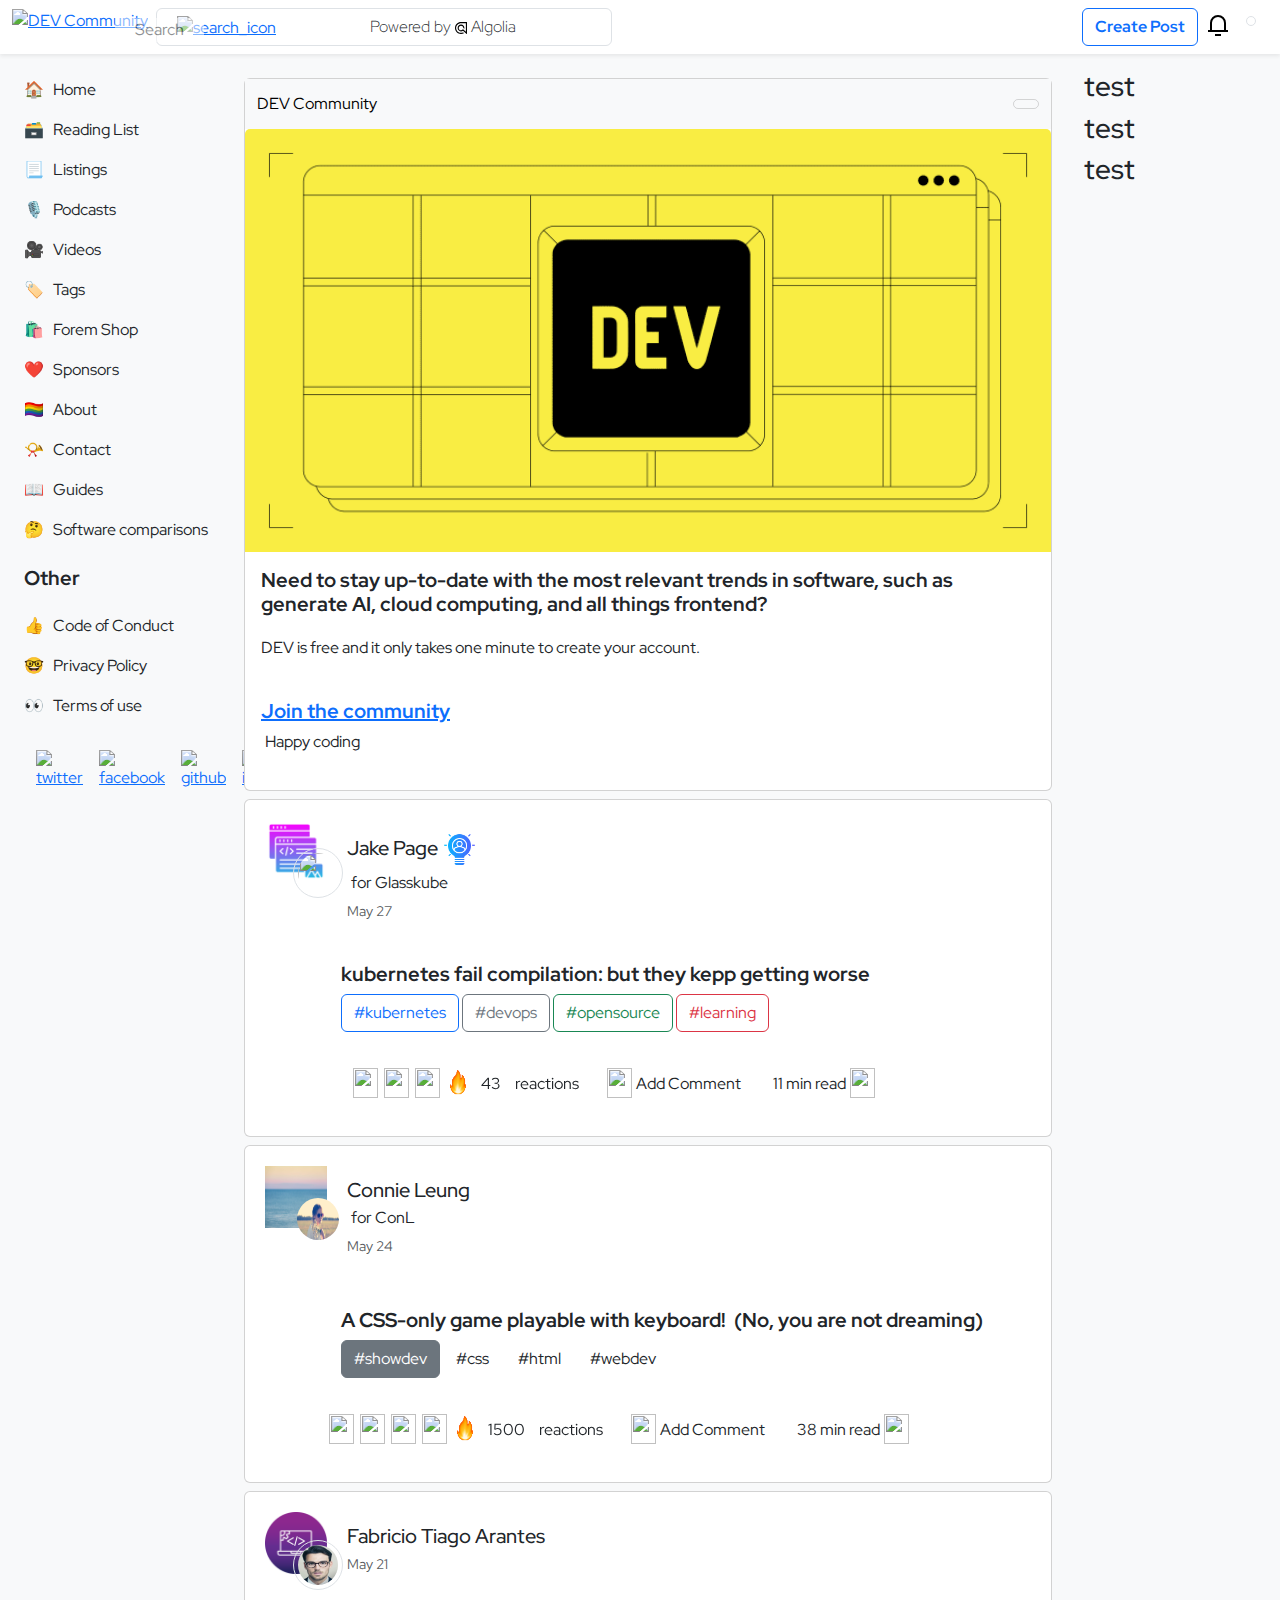
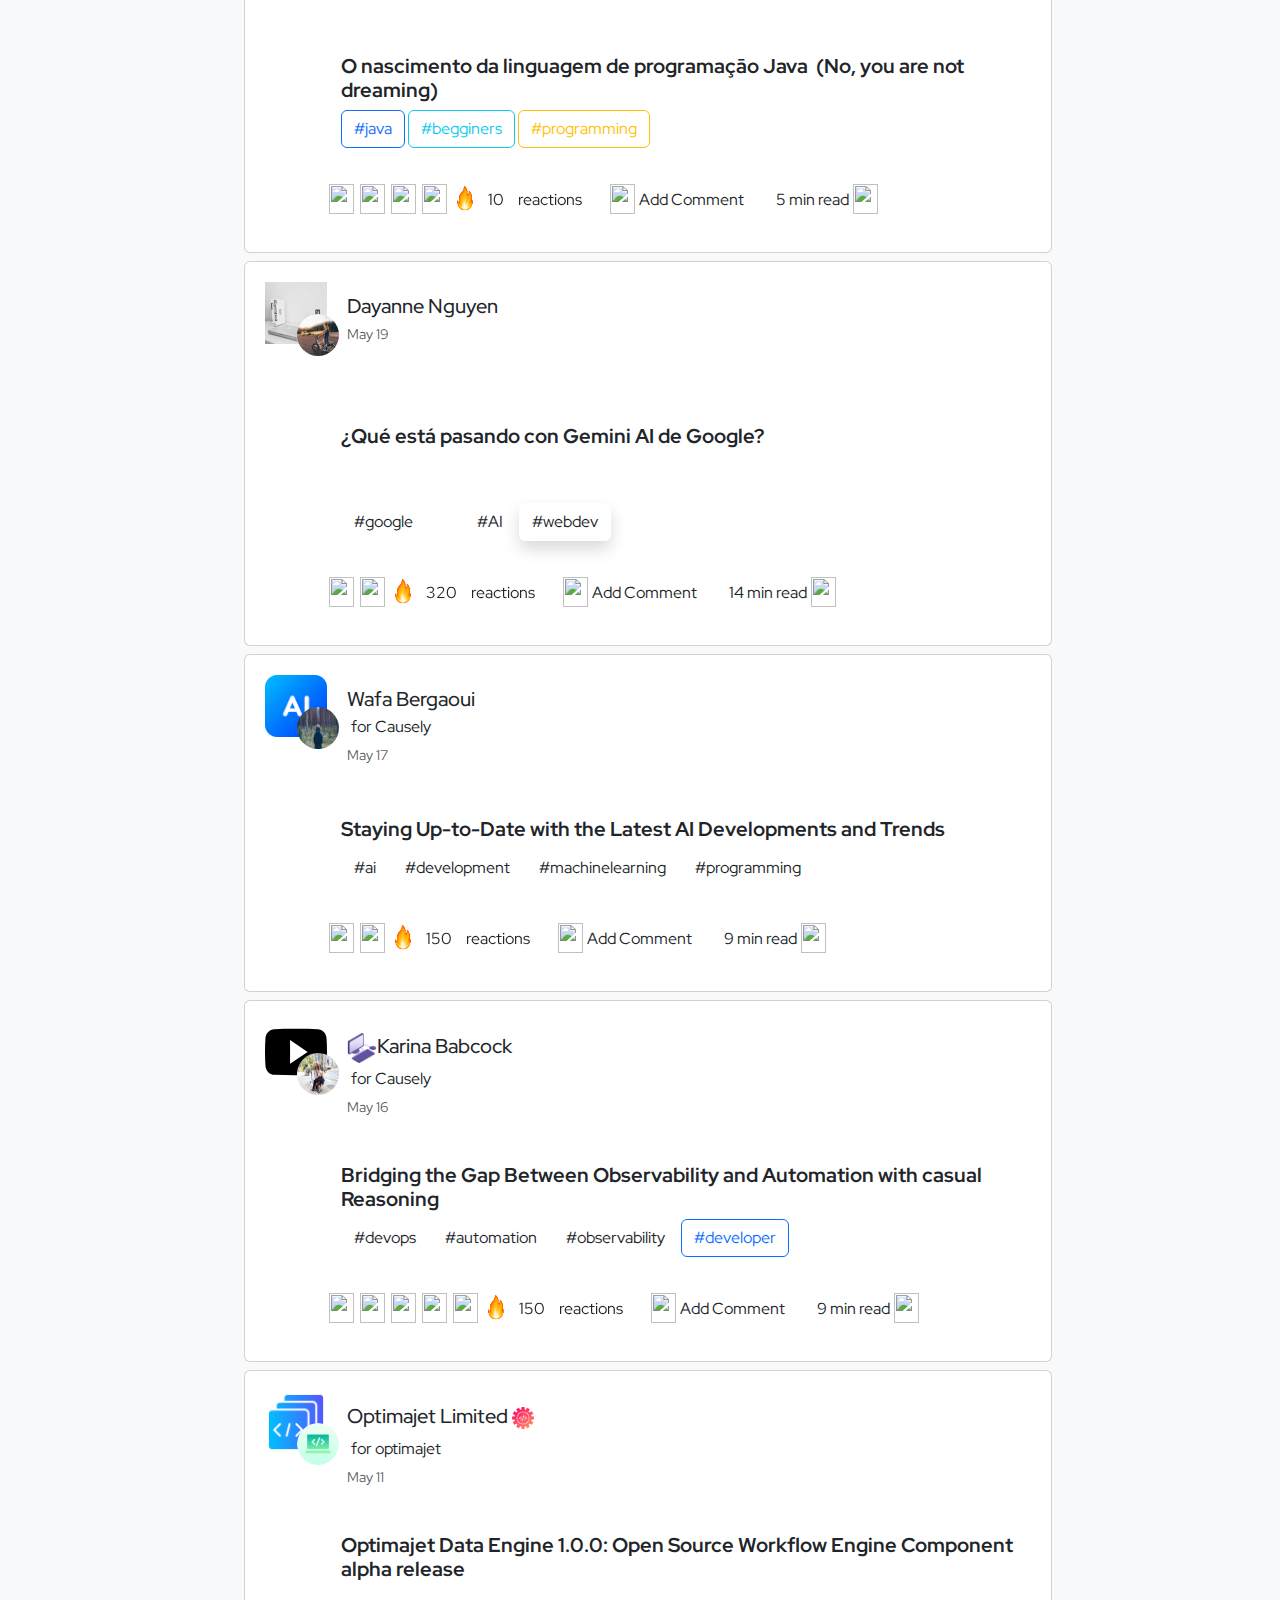
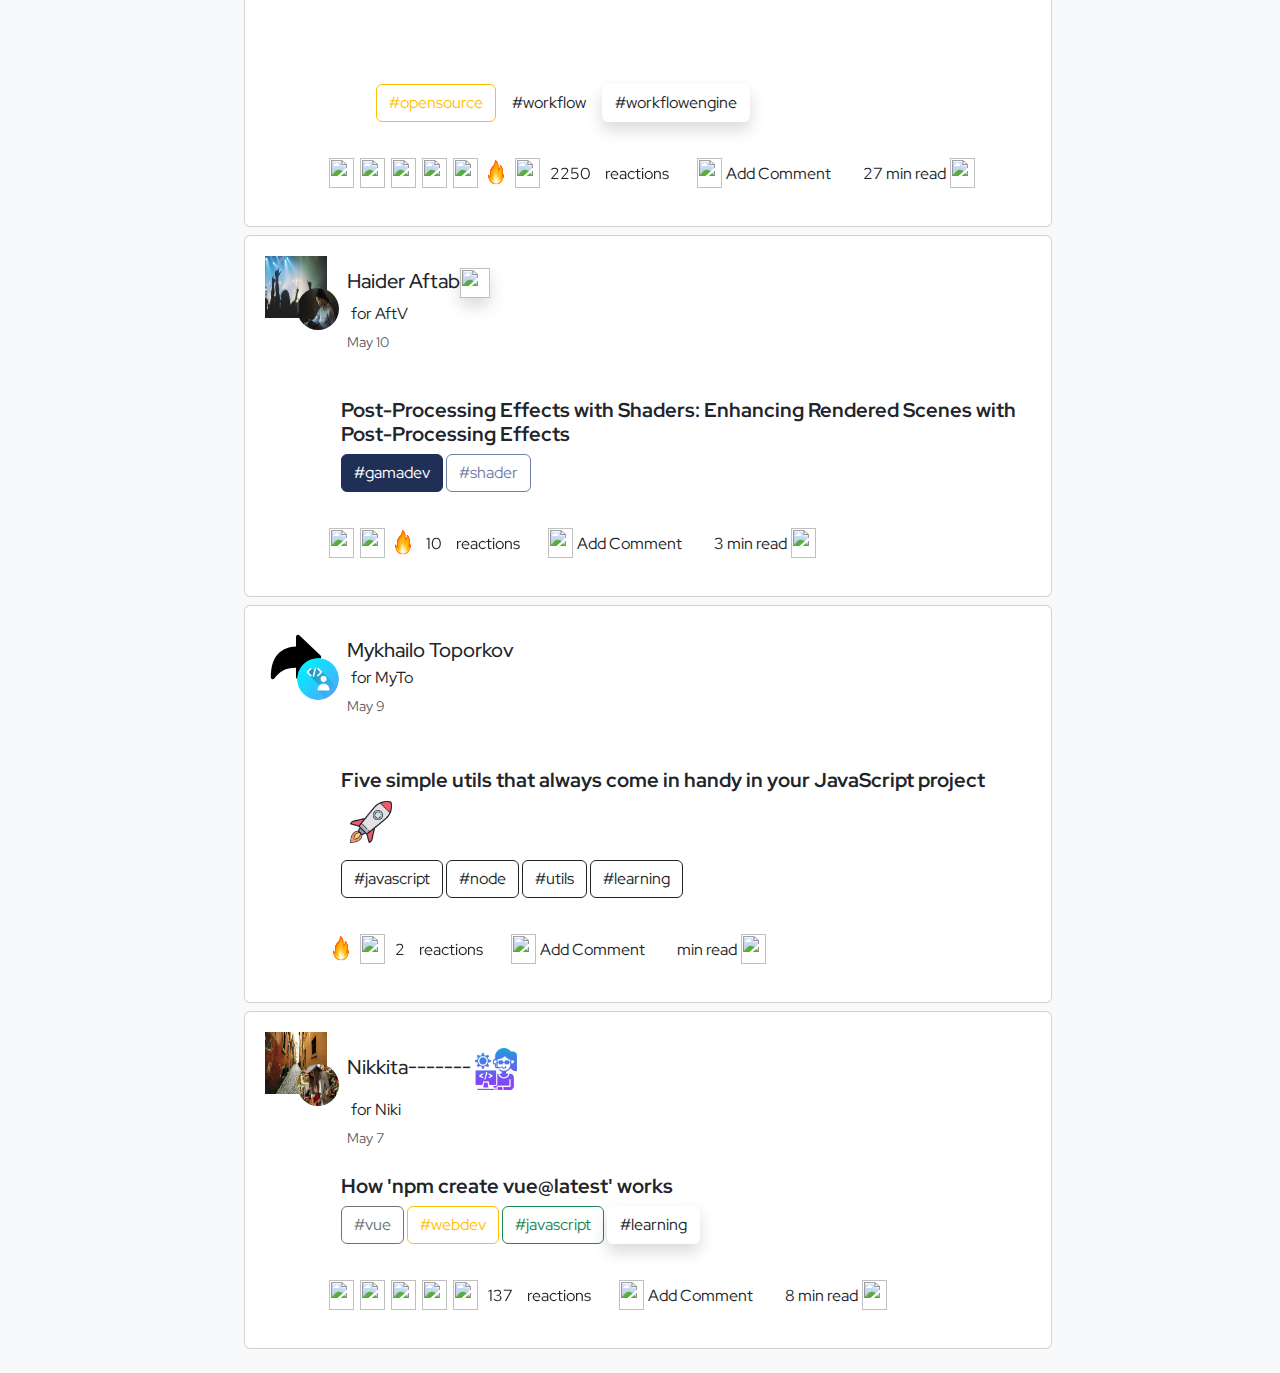
==== commit 47f25f43: "changed col size from 6 to 8 for LG" ====
--- a/index.html
+++ b/index.html
@@ -99,7 +99,7 @@
   <div class="container-fluid p-3 ms-2">
     <div class="row">
       <!--Columna 1-->
-      <div class="col d-none d-md-block col-md-4 col-lg-4">
+      <div class="col d-none d-md-block col-md-4 col-lg-2">
         <div>
           <ul class="navbar-nav justify-content-end flex-grow-1">
             <li class="nav-item"><a class="nav-link">🏠 &nbsp; Home</a></li>
@@ -133,7 +133,7 @@
       </div>
       
       <!--Columna 2-->
-      <div class="col-12 col-md-8 col-lg-4">
+      <div class="col-12 col-md-8 col-lg-8">
         
         <!--DEV CARD-->
         <div class="card d-flex m-2">
@@ -1104,7 +1104,7 @@
       </div>
 
       <!--Columna 3-->
-      <div class="col d-none d-lg-block col-lg-4">
+      <div class="col d-none d-lg-block col-lg-2">
         <h3>test</h3>
         <h3>test</h3>
         <h3>test</h3>
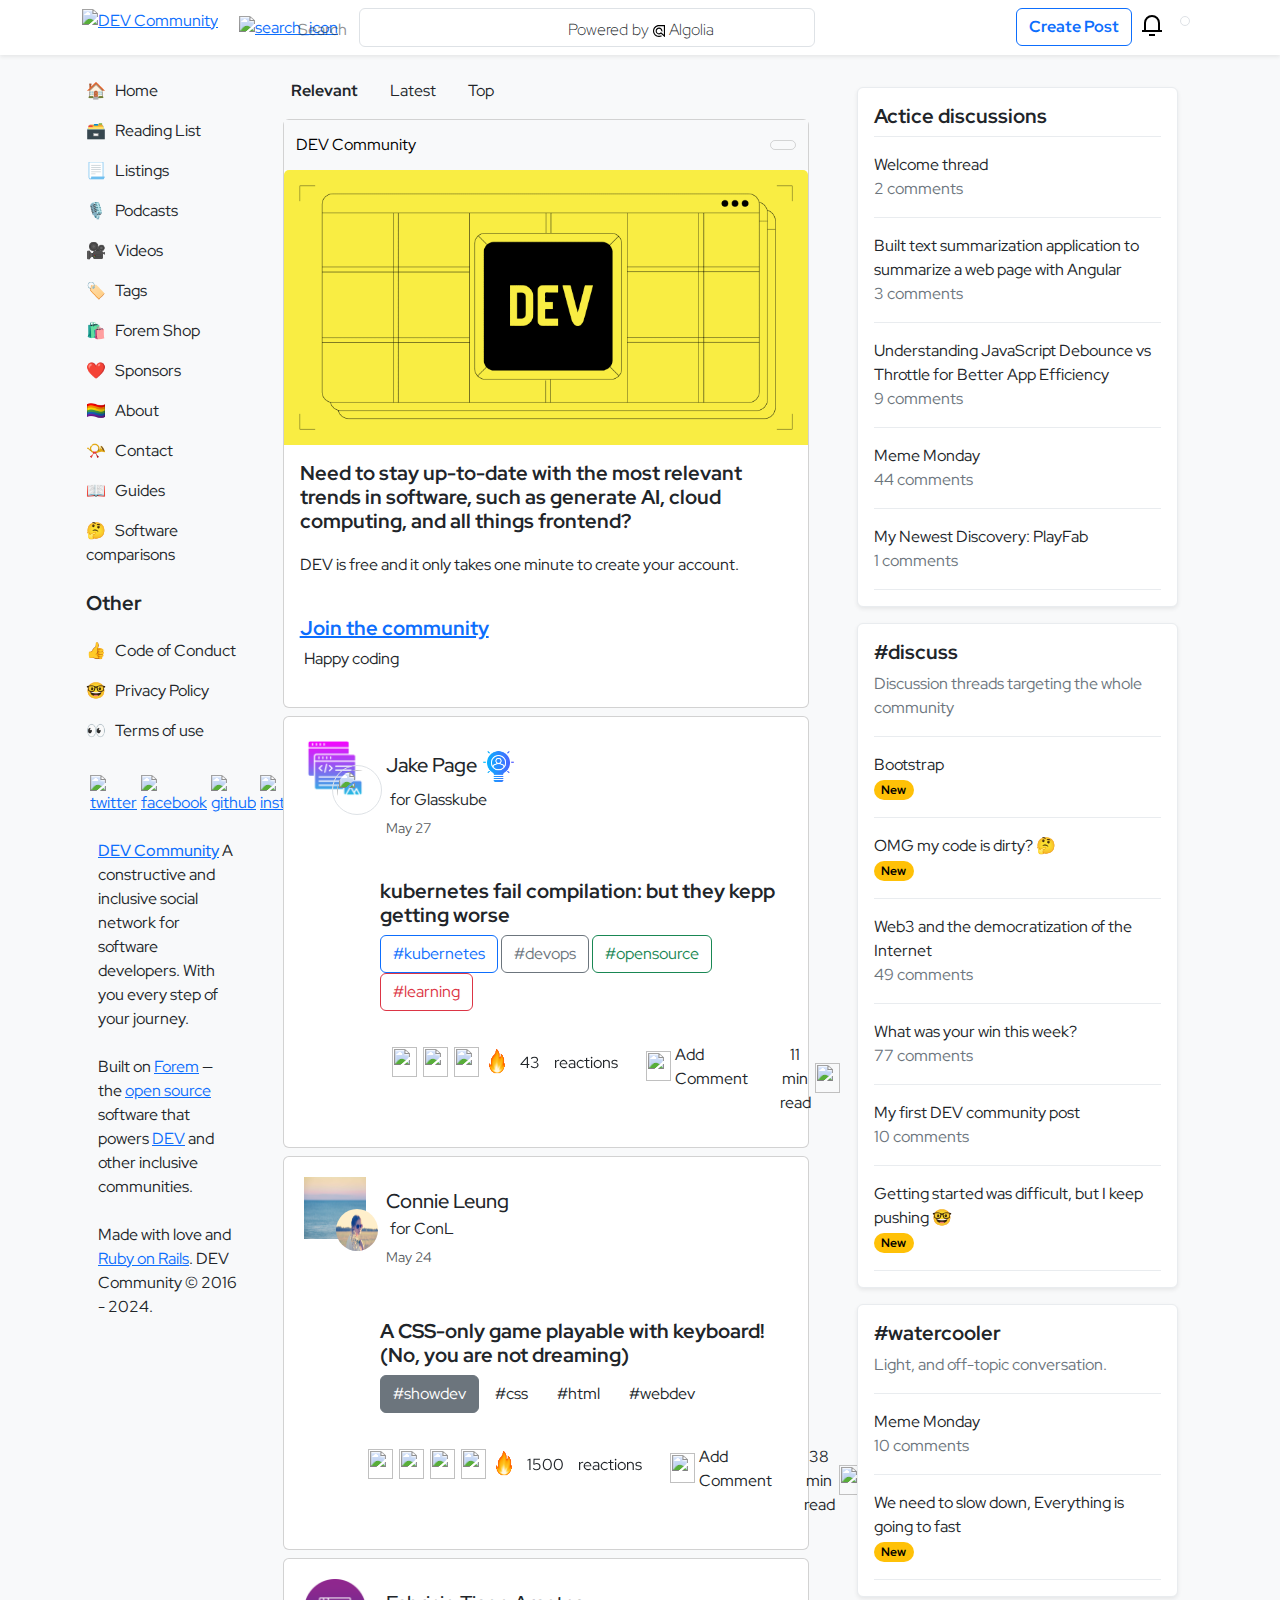
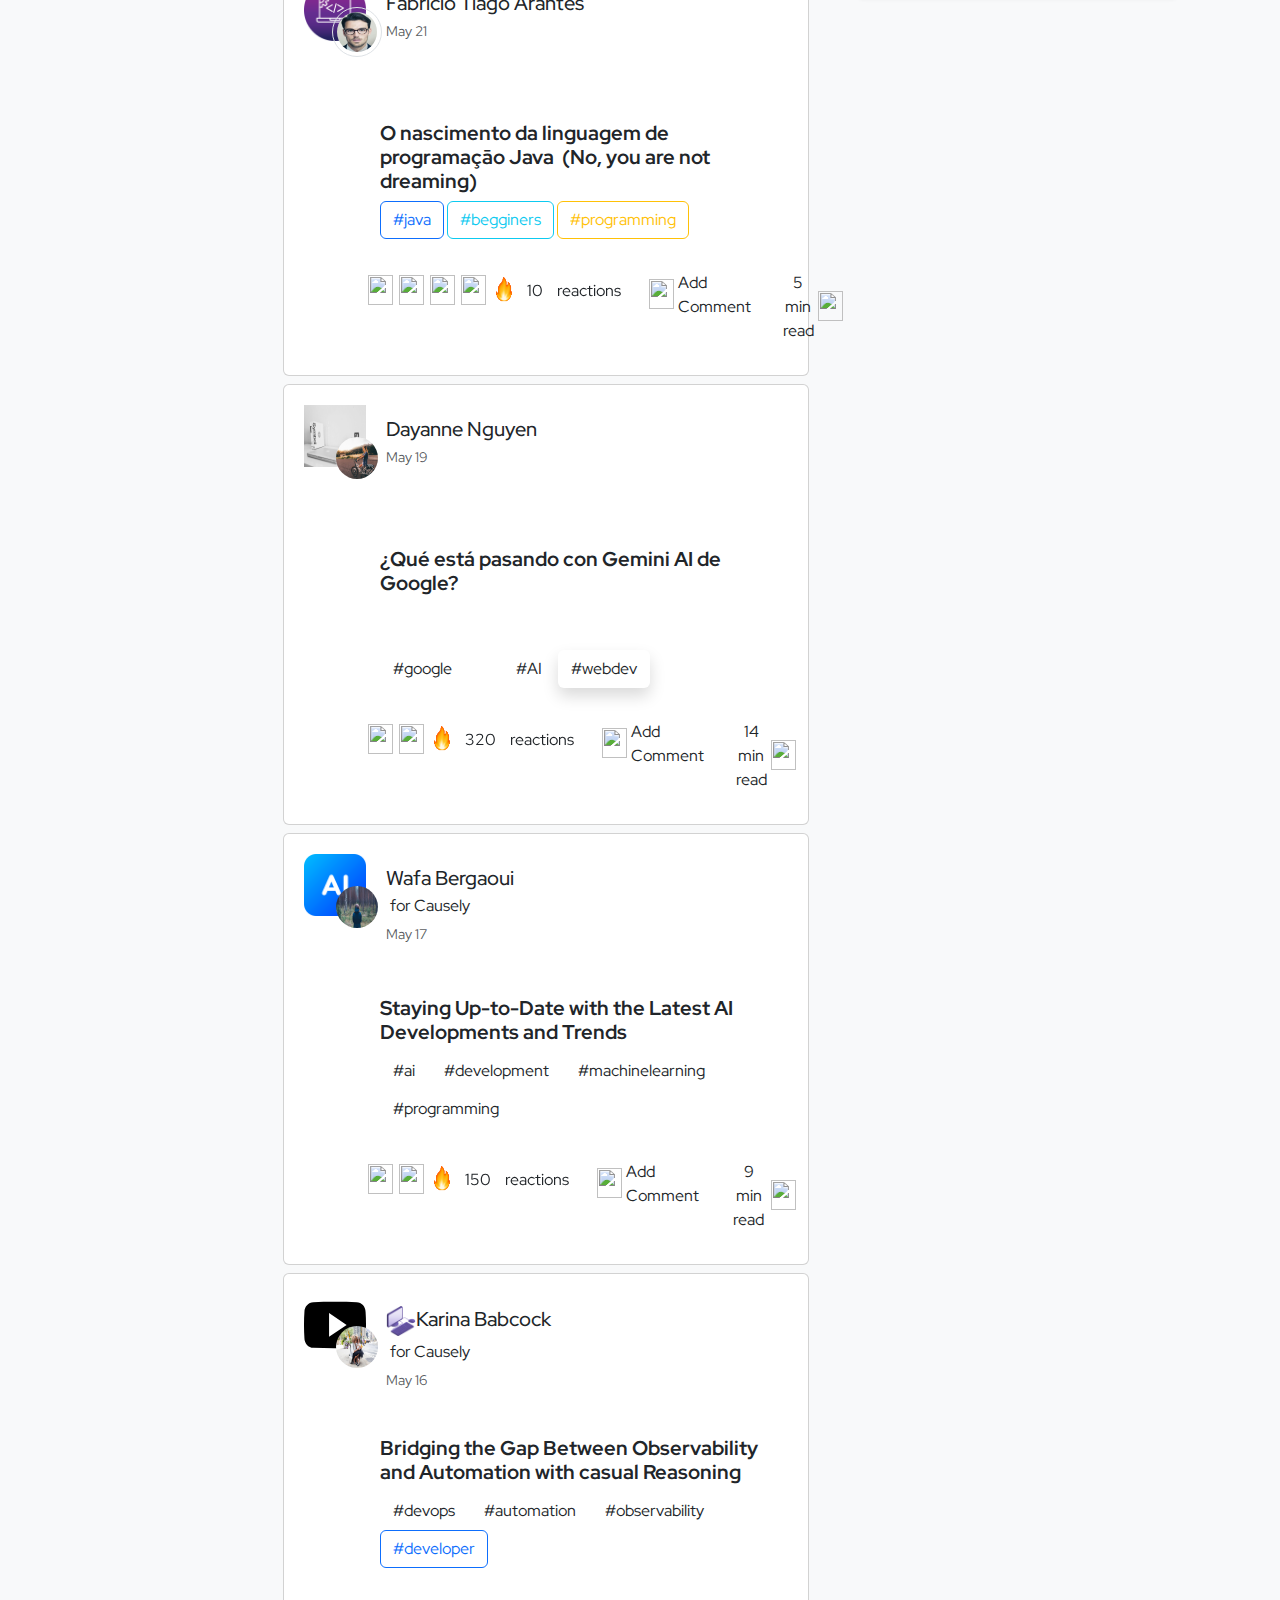
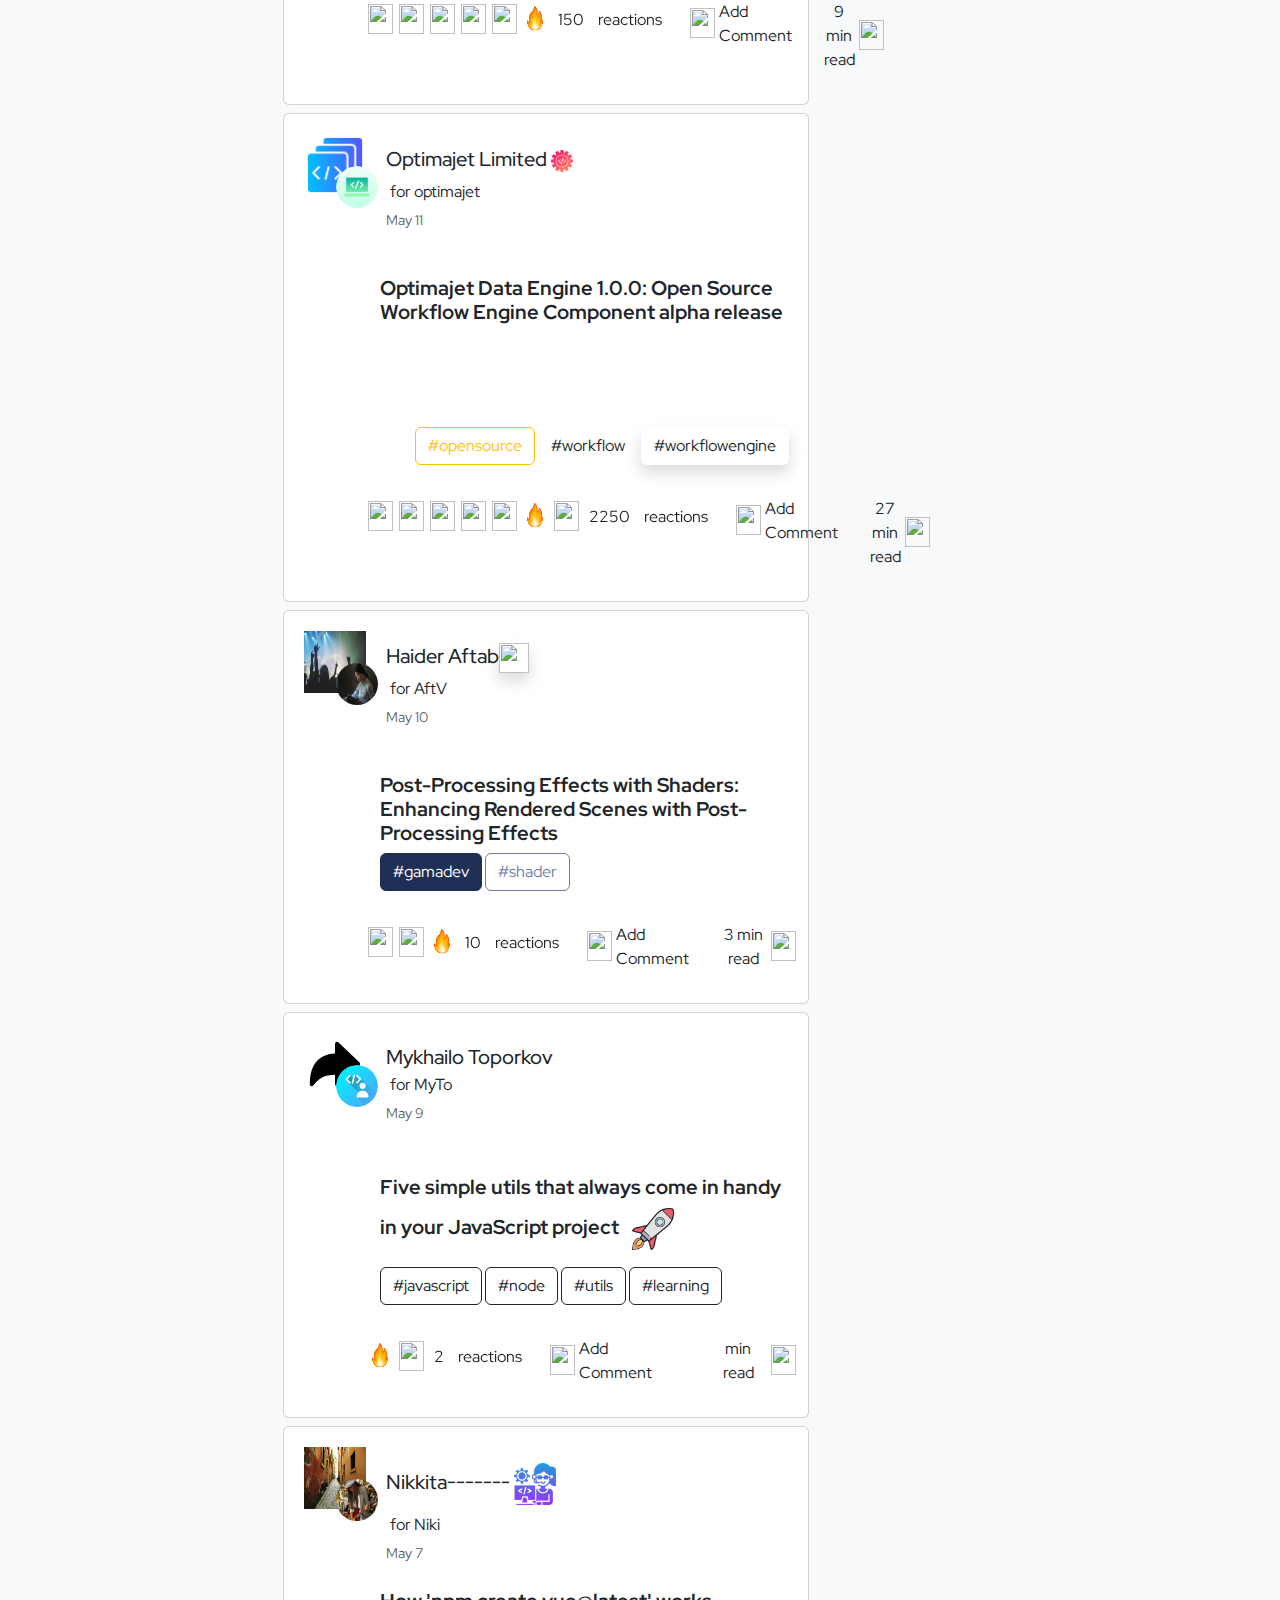
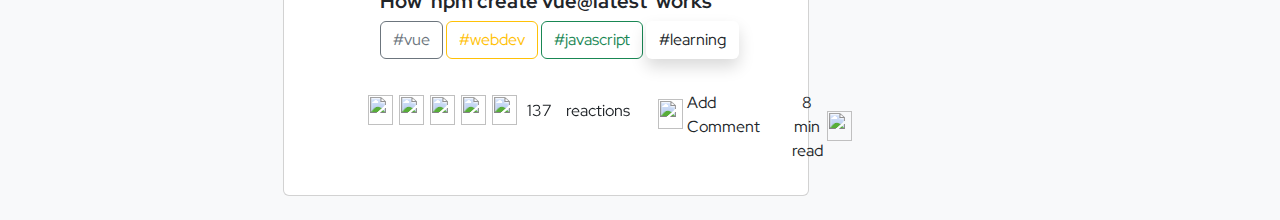
==== commit 63edfd24: "Fixed container breakpoints by removing the container fluids to normal containers" ====
--- a/index.html
+++ b/index.html
@@ -20,7 +20,7 @@
   <!--Navbar-->
   <nav class="navbar bg-white shadow-sm">
     <!--Inicio de container fluid para nav-->
-    <div class="navbar__container container-fluid">
+    <div class="navbar__container container">
       <!-- Seccion izquierda del nav(icono, search bar y burger menu) -->
       <div class="navbar__container--left d-flex">
         <button class="navbar__container--left--Toggler navbar-toggler d-md-none " type="button"
@@ -32,11 +32,11 @@
             style="height: 40px; width: 50px;"
             src="https://dev-to-uploads.s3.amazonaws.com/uploads/logos/resized_logo_UQww2soKuUsjaOGNB38o.png"
             alt="DEV Community"></a>
-        <div class="navbar__container--left--searchbar ms-2 d-none d-md-block">
-          <form class="searchbar__form d-flex" role="search">
-            <button class="searchbar__form--button btn position-absolute" id="buttonforsearch" type="submit"><a href="#"
+        <div class="navbar__container--left--searchbar d-none d-md-block">
+          <form class="searchbar__form d-flex position-relative" role="search">
+            <button class="searchbar__form--button btn " id="buttonforsearch" type="submit"><a href="#"
                 class="mx-2"><img src="./images/svgexport-2.svg" alt="search_icon"></a></button>
-            <input class="searchbar__form--input form-control me-2" style="width: 28.5rem;" type="search"
+            <input class="searchbar__form--input form-control " style="width: 28.5rem;" type="search"
               aria-label="Search"> <span class="placeholder"> Search</span><span class="placeholder2 fw-lighter fs-6">
               Powered by <img class="me-1" style="height: .75rem;" src="./images/testSVG.svg"
                 alt="Algolia_icon">Algolia</span>
@@ -44,7 +44,7 @@
         </div>
       </div>
       <!-- Seccion derecha del nav(icono, campana y boton de Post) -->
-      <div class="navbar__container--right d-flex flex-nowrap mx-1">
+      <div class="navbar__container--right d-flex ">
         <button type="button" class="btn btn-outline-primary fw-bold d-none d-md-block fs-6"><a href="#"></a>Create
           Post</button>
         <a class="mt-1 me-3 d-md-none" href="#" class="mx-2"><img src="./images/svgexport-2.svg" alt="search_icon"></a>
@@ -96,11 +96,11 @@
 
 
   <!--Inicio de container-->
-  <div class="container-fluid p-3 ms-2">
+  <div class="container p-3">
     <div class="row">
       <!--Columna 1-->
       <div class="col d-none d-md-block col-md-4 col-lg-2">
-        <div>
+        <div class="col__container">
           <ul class="navbar-nav justify-content-end flex-grow-1">
             <li class="nav-item"><a class="nav-link">🏠 &nbsp; Home</a></li>
             <li class="nav-item"><a class="nav-link" href="#">🗃️ &nbsp; Reading List</a></li>
@@ -121,46 +121,73 @@
             <li class="nav-item"><a class="nav-link" href="#">🤓 &nbsp; Privacy Policy</a></li>
             <li class="nav-item"><a class="nav-link" href="#">👀 &nbsp; Terms of use</a></li>
           </ul>
-          <div class="d-inline-flex justify-content-start mx-1 my-4" style="width: 100%;top: 50px;">
-            <a href="#" class="mx-2"><img src="./images/svgexport-22.svg" alt="twitter"></a>
-            <a href="#" class="mx-2"><img src="./images/svgexport-23.svg" alt="facebook"></a>
-            <a href="#" class="mx-2"><img src="./images/svgexport-24.svg" alt="github"></a>
-            <a href="#" class="mx-2"><img src="./images/svgexport-25.svg" alt="instagram"></a>
-            <a href="#" class="mx-2"><img src="./images/svgexport-26.svg" alt="twitch"></a>
-            <a href="#" class="mx-2"><img src="./images/svgexport-27.svg" alt="fosstodon"></a>
-          </div>
+          <div class="d-flex mx-1 my-4 gap-1">
+            <a href="#" ><img src="./images/svgexport-22.svg" alt="twitter"></a>
+            <a href="#" ><img src="./images/svgexport-23.svg" alt="facebook"></a>
+            <a href="#" ><img src="./images/svgexport-24.svg" alt="github"></a>
+            <a href="#" ><img src="./images/svgexport-25.svg" alt="instagram"></a>
+            <a href="#" ><img src="./images/svgexport-26.svg" alt="twitch"></a>
+            <a href="#" ><img src="./images/svgexport-27.svg" alt="fosstodon"></a>
+          </div>
+          <!--Footer Left-->
+          <div class="container mt-6 fs-s sidebar-footer">
+            <p>
+              <a class="c-link c-link--branded fw-medium" aria-label="DEV Community Home" href="/">DEV Community</a>
+              A constructive and inclusive social network for software developers. With you every step of your journey.
+            </p>
+
+            <p class="mt-4">Built on <a class="c-link c-link--branded" target="_blank" rel="noopener" href="#">Forem</a>
+              — the <a target="_blank" rel="noopener" class="c-link c-link--branded" href="#">open source</a> software
+              that powers <a target="_blank" rel="noopener" class="c-link c-link--branded" href="#">DEV</a> and other
+              inclusive communities.
+            </p>
+            <p class="mt-4">Made with love and <a target="_blank" rel="noopener" class="c-link c-link--branded"
+                href="#">Ruby on
+                Rails</a>. DEV Community <span title="copyright">©</span> 2016 - 2024.</p>
+            </div>
         </div>
       </div>
-      
+
       <!--Columna 2-->
-      <div class="col-12 col-md-8 col-lg-8">
-        
+      <div class="col-12 col-md-8 col-lg-6">
+        <!--Upper links for posts-->
+        <ul class="nav">
+          <li class="nav-item">
+            <a class="nav-link active text-reset fw-bold" aria-current="page" href="#">Relevant</a>
+          </li>
+          <li class="nav-item">
+            <a class="nav-link text-reset" href="#">Latest</a>
+          </li>
+          <li class="nav-item">
+            <a class="nav-link text-reset" href="#">Top</a>
+          </li>
+        </ul>
+
         <!--DEV CARD-->
-        <div class="card d-flex m-2">
+        <div class="middle__card card d-flex m-2">
           <nav class="navbar bg-body-tertiary">
             <div class="container-fluid d-flex align-items-center dropstart">
               <span class="navbar-brand fs-6"> DEV Community </span>
               <button class="navbar-toggler dropdown" type="button" data-bs-toggle="dropdown"
                 data-bs-target="#navbarSupportedContent" aria-controls="navbarSupportedContent" aria-expanded="false"
                 aria-label="Toggle navigation">
-                <img class="img-fluid d-block mx-auto"
-                  src="images/svgexport-28.svg" alt="" />
+                <img class="img-fluid d-block mx-auto" src="images/svgexport-28.svg" alt="" />
                 <ul class="dropdown-menu">
                   <li>
-                    <a class="dropdown-item" href="#"><img class="m-1"
-                        src="/images/exclamation-circle.svg" alt="" />What's a
+                    <a class="dropdown-item" href="#"><img class="m-1" src="/images/exclamation-circle.svg"
+                        alt="" />What's a
                       billboard?</a>
                   </li>
                   <li>
-                    <a class="dropdown-item" href="#"><img class="m-1"
-                        src="images/nut.svg" alt="" />Manage preferences</a>
+                    <a class="dropdown-item" href="#"><img class="m-1" src="images/nut.svg" alt="" />Manage
+                      preferences</a>
                   </li>
                   <li>
                     <hr class="dropdown-divider" />
                   </li>
                   <li>
-                    <a class="dropdown-item" href="#"><img class="m-1"
-                        src="images/flag.svg" alt="" />Report Billboard</a>
+                    <a class="dropdown-item" href="#"><img class="m-1" src="images/flag.svg" alt="" />Report
+                      Billboard</a>
                   </li>
                 </ul>
               </button>
@@ -188,23 +215,20 @@
           </div>
         </div>
         <!--JAKE PAGE-->
-        <div class="card m-2">
+        <div class="middle__card card m-2">
           <div class="row g-0 align-items-center">
             <div class="profile col-md-4 d-flex">
               <div class="body-profile d-flex">
                 <div class="profile_image1 z-2 position-relative p-5 rounded-1">
-                  <img
-                    src="images/perfiles/people/retrato-hombre-blanco-aislado.jpg"
+                  <img src="images/perfiles/people/retrato-hombre-blanco-aislado.jpg"
                     class="p-1 rounded-circle border border--light" alt="" width="50px" height="50px" />
                 </div>
                 <div class="profile_image2 z-1 position-absolute p-3 d-flex">
-                  <img src="images/web-image_14320329.png" class="p-1" alt=""
-                    width="70px" height="70px" />
+                  <img src="images/web-image_14320329.png" class="p-1" alt="" width="70px" height="70px" />
                   <div class="card-body p-3 g-col-6">
                     <div class="d-md-inline">
-                      <h5 class="card-title m-0 fs-5">Jake Page <img
-                          src="images/creativity_14244191.png" alt="" width="35px"
-                          height="35px"></h5>
+                      <h5 class="card-title m-0 fs-5">Jake Page <img src="images/creativity_14244191.png" alt=""
+                          width="35px" height="35px"></h5>
                       <p class="card-text m-1">for Glasskube</p>
                     </div>
                     <p class="card-text">
@@ -240,20 +264,19 @@
             <div class="group-icon">
               <div class="icon-link d-flex m-1 p-2">
                 <li class="nav-item nav nav-underline">
-                  <a class="nav-link" href="#"><img src="images/svgexport-12.svg"
-                      alt="" width="25px" height="30px" /></a>
-                </li>
-                <li class="nav-item nav nav-underline">
-                  <a class="nav-link" href="#"><img src="images/svgexport-36.svg"
-                      alt="" width="25px" height="30px" /></a>
-                </li>
-                <li class="nav-item nav nav-underline">
-                  <a class="nav-link" href="#"><img src="images/svgexport-14.svg"
-                      alt="" width="25px" height="30px" /></a>
-                </li>
-                <li class="nav-item nav nav-underline">
-                  <a class="nav-link" href="#"><img
-                      src="images/icons8-fuego-48.png" alt="" width="25px"
+                  <a class="nav-link" href="#"><img src="images/svgexport-12.svg" alt="" width="25px"
+                      height="30px" /></a>
+                </li>
+                <li class="nav-item nav nav-underline">
+                  <a class="nav-link" href="#"><img src="images/svgexport-36.svg" alt="" width="25px"
+                      height="30px" /></a>
+                </li>
+                <li class="nav-item nav nav-underline">
+                  <a class="nav-link" href="#"><img src="images/svgexport-14.svg" alt="" width="25px"
+                      height="30px" /></a>
+                </li>
+                <li class="nav-item nav nav-underline">
+                  <a class="nav-link" href="#"><img src="images/icons8-fuego-48.png" alt="" width="25px"
                       height="30px" /></a>
                 </li>
                 <p class="fs-6 m-1">43</p>
@@ -266,8 +289,8 @@
             <div class="social-comments m-1 p-2">
               <div class="social-container--comments d-flex justify-content-center align-items-center">
                 <li class="nav-item nav nav-underline">
-                  <a class="nav-link" href="#"><img src="images/svgexport-61.svg"
-                      alt="" width="25px" height="30px" /></a>
+                  <a class="nav-link" href="#"><img src="images/svgexport-61.svg" alt="" width="25px"
+                      height="30px" /></a>
                 </li>
                 <p class="info-comments --comments d-none d-md-block m-1">
                   Add Comment
@@ -279,25 +302,24 @@
               <div class="social-container--bookmark d-flex justify-content-center align-items-center">
                 <p class="text-center m-1">11 min read</p>
                 <li class="nav-item nav nav-underline">
-                  <a class="nav-link" href="#"><img src="images/svgexport-40.svg"
-                      alt="" width="25px" height="30px" /></a>
+                  <a class="nav-link" href="#"><img src="images/svgexport-40.svg" alt="" width="25px"
+                      height="30px" /></a>
                 </li>
               </div>
             </div>
           </div>
         </div>
         <!--CONNIE LEUNG PROFILE CARD-->
-        <div class="card m-2 ">
+        <div class="middle__card card m-2 ">
           <div class="row g-0 align-items-center">
             <div class="profile col-md-4 d-flex">
               <div class="body-profile d-flex">
                 <div class="profile_image1 z-2 position-relative p-5 rounded-1">
-                  <img src="images/perfiles/people/64-4326x2884.jpg"
-                    class="p-1 rounded-circle" alt="" width="50px" height="50px" />
+                  <img src="images/perfiles/people/64-4326x2884.jpg" class="p-1 rounded-circle" alt="" width="50px"
+                    height="50px" />
                 </div>
                 <div class="profile_image2 z-1 position-absolute p-3 d-flex">
-                  <img src="images/perfiles/fondos/853-3000x1993.jpg" class="p-1"
-                    alt="" width="70px" height="70px" />
+                  <img src="images/perfiles/fondos/853-3000x1993.jpg" class="p-1" alt="" width="70px" height="70px" />
                   <div class="card-body p-3 g-col-6">
                     <div class="d-md-inline">
                       <h5 class="card-title m-0 fs-5">Connie Leung</h5>
@@ -315,8 +337,8 @@
           <div class="card-body ms-5 ps-5">
             <h5 class="card-title fw-bold">
               A CSS-only game playable with keyboard!
-              <span> <img class="" src="images/svgexport-35.svg" alt=""
-                  width="40px" /> (No, you are not dreaming) </span>
+              <span> <img class="" src="images/svgexport-35.svg" alt="" width="40px" /> (No, you are not dreaming)
+              </span>
             </h5>
             <div class="hashtag-group">
               <button type="button" class="btn btn-secondary">#showdev</button>
@@ -330,24 +352,23 @@
             <div class="group-icon">
               <div class="icon-link d-flex m-1 p-2">
                 <li class="nav-item nav nav-underline">
-                  <a class="nav-link" href="#"><img src="images/svgexport-12.svg"
-                      alt="" width="25px" height="30px" /></a>
-                </li>
-                <li class="nav-item nav nav-underline">
-                  <a class="nav-link" href="#"><img src="images/svgexport-37.svg"
-                      alt="" width="25px" height="30px" /></a>
-                </li>
-                <li class="nav-item nav nav-underline">
-                  <a class="nav-link" href="#"><img src="images/svgexport-36.svg"
-                      alt="" width="25px" height="30px" /></a>
-                </li>
-                <li class="nav-item nav nav-underline">
-                  <a class="nav-link" href="#"><img src="images/svgexport-14.svg"
-                      alt="" width="25px" height="30px" /></a>
-                </li>
-                <li class="nav-item nav nav-underline">
-                  <a class="nav-link" href="#"><img
-                      src="images/icons8-fuego-48.png" alt="" width="25px"
+                  <a class="nav-link" href="#"><img src="images/svgexport-12.svg" alt="" width="25px"
+                      height="30px" /></a>
+                </li>
+                <li class="nav-item nav nav-underline">
+                  <a class="nav-link" href="#"><img src="images/svgexport-37.svg" alt="" width="25px"
+                      height="30px" /></a>
+                </li>
+                <li class="nav-item nav nav-underline">
+                  <a class="nav-link" href="#"><img src="images/svgexport-36.svg" alt="" width="25px"
+                      height="30px" /></a>
+                </li>
+                <li class="nav-item nav nav-underline">
+                  <a class="nav-link" href="#"><img src="images/svgexport-14.svg" alt="" width="25px"
+                      height="30px" /></a>
+                </li>
+                <li class="nav-item nav nav-underline">
+                  <a class="nav-link" href="#"><img src="images/icons8-fuego-48.png" alt="" width="25px"
                       height="30px" /></a>
                 </li>
                 <p class="fs-6 m-1">1500</p>
@@ -360,8 +381,8 @@
             <div class="social-comments m-1 p-2">
               <div class="social-container--comments d-flex justify-content-center align-items-center">
                 <li class="nav-item nav nav-underline">
-                  <a class="nav-link" href="#"><img src="images/svgexport-61.svg"
-                      alt="" width="25px" height="30px" /></a>
+                  <a class="nav-link" href="#"><img src="images/svgexport-61.svg" alt="" width="25px"
+                      height="30px" /></a>
                 </li>
                 <p class="info-comments --comments d-none d-md-block m-1">
                   Add Comment
@@ -373,15 +394,15 @@
               <div class="social-container--bookmark d-flex justify-content-center align-items-center">
                 <p class="text-center m-1">38 min read</p>
                 <li class="nav-item nav nav-underline">
-                  <a class="nav-link" href="#"><img src="images/svgexport-40.svg"
-                      alt="" width="25px" height="30px" /></a>
+                  <a class="nav-link" href="#"><img src="images/svgexport-40.svg" alt="" width="25px"
+                      height="30px" /></a>
                 </li>
               </div>
             </div>
           </div>
         </div>
         <!--FABRICIO TIAGO ARANTES-->
-        <div class="card m-2">
+        <div class="middle__card card m-2">
           <div class="row g-0 align-items-center">
             <div class="profile col-md-4 d-flex">
               <div class="body-profile d-flex">
@@ -391,8 +412,7 @@
                     class="p-1 rounded-circle border border-1" alt="" width="50px" height="50px" />
                 </div>
                 <div class="profile_image2 z-1 position-absolute p-3 d-flex">
-                  <img src="images/web-development2_7269099.png" class="p-1" alt=""
-                    width="70px" height="70px" />
+                  <img src="images/web-development2_7269099.png" class="p-1" alt="" width="70px" height="70px" />
                   <div class="card-body p-3 g-col-6">
                     <div class="d-md-inline">
                       <h5 class="card-title m-0 fs-5">Fabricio Tiago Arantes</h5>
@@ -425,24 +445,23 @@
             <div class="group-icon">
               <div class="icon-link d-flex m-1 p-2">
                 <li class="nav-item nav nav-underline">
-                  <a class="nav-link" href="#"><img src="images/svgexport-12.svg"
-                      alt="" width="25px" height="30px" /></a>
-                </li>
-                <li class="nav-item nav nav-underline">
-                  <a class="nav-link" href="#"><img src="images/svgexport-37.svg"
-                      alt="" width="25px" height="30px" /></a>
-                </li>
-                <li class="nav-item nav nav-underline">
-                  <a class="nav-link" href="#"><img src="/images/svgexport-36.svg"
-                      alt="" width="25px" height="30px" /></a>
-                </li>
-                <li class="nav-item nav nav-underline">
-                  <a class="nav-link" href="#"><img src="/images/svgexport-14.svg"
-                      alt="" width="25px" height="30px" /></a>
-                </li>
-                <li class="nav-item nav nav-underline">
-                  <a class="nav-link" href="#"><img
-                      src="/images/icons8-fuego-48.png" alt="" width="25px"
+                  <a class="nav-link" href="#"><img src="images/svgexport-12.svg" alt="" width="25px"
+                      height="30px" /></a>
+                </li>
+                <li class="nav-item nav nav-underline">
+                  <a class="nav-link" href="#"><img src="images/svgexport-37.svg" alt="" width="25px"
+                      height="30px" /></a>
+                </li>
+                <li class="nav-item nav nav-underline">
+                  <a class="nav-link" href="#"><img src="/images/svgexport-36.svg" alt="" width="25px"
+                      height="30px" /></a>
+                </li>
+                <li class="nav-item nav nav-underline">
+                  <a class="nav-link" href="#"><img src="/images/svgexport-14.svg" alt="" width="25px"
+                      height="30px" /></a>
+                </li>
+                <li class="nav-item nav nav-underline">
+                  <a class="nav-link" href="#"><img src="/images/icons8-fuego-48.png" alt="" width="25px"
                       height="30px" /></a>
                 </li>
                 <p class="fs-6 m-1">10</p>
@@ -455,8 +474,8 @@
             <div class="social-comments m-1 p-2">
               <div class="social-container--comments d-flex justify-content-center align-items-center">
                 <li class="nav-item nav nav-underline">
-                  <a class="nav-link" href="#"><img src="/images/svgexport-61.svg"
-                      alt="" width="25px" height="30px" /></a>
+                  <a class="nav-link" href="#"><img src="/images/svgexport-61.svg" alt="" width="25px"
+                      height="30px" /></a>
                 </li>
                 <p class="info-comments --comments d-none d-md-block m-1">
                   Add Comment
@@ -468,25 +487,24 @@
               <div class="social-container--bookmark d-flex justify-content-center align-items-center">
                 <p class="text-center m-1">5 min read</p>
                 <li class="nav-item nav nav-underline">
-                  <a class="nav-link" href="#"><img src="/images/svgexport-40.svg"
-                      alt="" width="25px" height="30px" /></a>
+                  <a class="nav-link" href="#"><img src="/images/svgexport-40.svg" alt="" width="25px"
+                      height="30px" /></a>
                 </li>
               </div>
             </div>
           </div>
         </div>
         <!--DAYANNE NUGUYEN-->
-        <div class="card m-2">
+        <div class="middle__card card m-2">
           <div class="row g-0 align-items-center">
             <div class="profile col-md-4 d-flex">
               <div class="body-profile d-flex">
                 <div class="profile_image1 z-2 position-relative p-5 rounded-1">
-                  <img src="/images/perfiles/people/839-5000x3333.jpg"
-                    class="p-1 rounded-circle" alt="" width="50px" height="50px" />
+                  <img src="/images/perfiles/people/839-5000x3333.jpg" class="p-1 rounded-circle" alt="" width="50px"
+                    height="50px" />
                 </div>
                 <div class="profile_image2 z-1 position-absolute p-3 d-flex">
-                  <img src="/images/perfiles/fondos/119-3264x2176.jpg" class="p-1"
-                    alt="" width="70px" height="70px" />
+                  <img src="/images/perfiles/fondos/119-3264x2176.jpg" class="p-1" alt="" width="70px" height="70px" />
                   <div class="card-body p-3 g-col-6">
                     <div class="d-md-inline">
                       <h5 class="card-title m-0 fs-5">Dayanne Nguyen</h5>
@@ -517,16 +535,15 @@
             <div class="group-icon">
               <div class="icon-link d-flex m-1 p-2">
                 <li class="nav-item nav nav-underline">
-                  <a class="nav-link" href="#"><img src="/images/svgexport-12.svg"
-                      alt="" width="25px" height="30px" /></a>
-                </li>
-                <li class="nav-item nav nav-underline">
-                  <a class="nav-link" href="#"><img src="/images/svgexport-37.svg"
-                      alt="" width="25px" height="30px" /></a>
-                </li>
-                <li class="nav-item nav nav-underline">
-                  <a class="nav-link" href="#"><img
-                      src="/images/icons8-fuego-48.png" alt="" width="25px"
+                  <a class="nav-link" href="#"><img src="/images/svgexport-12.svg" alt="" width="25px"
+                      height="30px" /></a>
+                </li>
+                <li class="nav-item nav nav-underline">
+                  <a class="nav-link" href="#"><img src="/images/svgexport-37.svg" alt="" width="25px"
+                      height="30px" /></a>
+                </li>
+                <li class="nav-item nav nav-underline">
+                  <a class="nav-link" href="#"><img src="/images/icons8-fuego-48.png" alt="" width="25px"
                       height="30px" /></a>
                 </li>
                 <p class="fs-6 m-1">320</p>
@@ -539,8 +556,8 @@
             <div class="social-comments m-1 p-2">
               <div class="social-container--comments d-flex justify-content-center align-items-center">
                 <li class="nav-item nav nav-underline">
-                  <a class="nav-link" href="#"><img src="/images/svgexport-61.svg"
-                      alt="" width="25px" height="30px" /></a>
+                  <a class="nav-link" href="#"><img src="/images/svgexport-61.svg" alt="" width="25px"
+                      height="30px" /></a>
                 </li>
                 <p class="info-comments --comments d-none d-md-block m-1">
                   Add Comment
@@ -552,25 +569,24 @@
               <div class="social-container--bookmark d-flex justify-content-center align-items-center">
                 <p class="text-center m-1">14 min read</p>
                 <li class="nav-item nav nav-underline">
-                  <a class="nav-link" href="#"><img src="/images/svgexport-40.svg"
-                      alt="" width="25px" height="30px" /></a>
+                  <a class="nav-link" href="#"><img src="/images/svgexport-40.svg" alt="" width="25px"
+                      height="30px" /></a>
                 </li>
               </div>
             </div>
           </div>
         </div>
         <!--WAFA BERGAOUI-->
-        <div class="card m-2">
+        <div class="middle__card card m-2">
           <div class="row g-0 align-items-center">
             <div class="profile col-md-4 d-flex">
               <div class="body-profile d-flex">
                 <div class="profile_image1 z-2 position-relative p-5 rounded-1">
-                  <img src="/images/perfiles/people/786-4288x2848.jpg"
-                    class="p-1 rounded-circle" alt="" width="50px" height="50px" />
+                  <img src="/images/perfiles/people/786-4288x2848.jpg" class="p-1 rounded-circle" alt="" width="50px"
+                    height="50px" />
                 </div>
                 <div class="profile_image2 z-1 position-absolute p-3 d-flex">
-                  <img src="/images/anguilla_16326949.png" class="p-1" alt=""
-                    width="70px" height="70px" />
+                  <img src="/images/anguilla_16326949.png" class="p-1" alt="" width="70px" height="70px" />
                   <div class="card-body p-3 g-col-6">
                     <div class="d-md-inline">
                       <h5 class="card-title m-0 fs-5">Wafa Bergaoui</h5>
@@ -601,15 +617,14 @@
             <div class="group-icon">
               <div class="icon-link d-flex m-1 p-2">
                 <li class="nav-item nav nav-underline">
-                  <a class="nav-link" href="#"><img src="/images/svgexport-12.svg"
-                      alt="" width="25px" height="30px" /></a>
-                </li>
-                <li class="nav-item nav nav-underline">
-                  <a class="nav-link" href="#"><img src="/images/svgexport-36.svg"
-                      alt="" width="25px" height="30px" /></a>
-                <li class="nav-item nav nav-underline">
-                  <a class="nav-link" href="#"><img
-                      src="/images/icons8-fuego-48.png" alt="" width="25px"
+                  <a class="nav-link" href="#"><img src="/images/svgexport-12.svg" alt="" width="25px"
+                      height="30px" /></a>
+                </li>
+                <li class="nav-item nav nav-underline">
+                  <a class="nav-link" href="#"><img src="/images/svgexport-36.svg" alt="" width="25px"
+                      height="30px" /></a>
+                <li class="nav-item nav nav-underline">
+                  <a class="nav-link" href="#"><img src="/images/icons8-fuego-48.png" alt="" width="25px"
                       height="30px" /></a>
                 </li>
                 <p class="fs-6 m-1">150</p>
@@ -622,8 +637,8 @@
             <div class="social-comments m-1 p-2">
               <div class="social-container--comments d-flex justify-content-center align-items-center">
                 <li class="nav-item nav nav-underline">
-                  <a class="nav-link" href="#"><img src="/images/svgexport-61.svg"
-                      alt="" width="25px" height="30px" /></a>
+                  <a class="nav-link" href="#"><img src="/images/svgexport-61.svg" alt="" width="25px"
+                      height="30px" /></a>
                 </li>
                 <p class="info-comments --comments d-none d-md-block m-1">
                   Add Comment
@@ -635,29 +650,27 @@
               <div class="social-container--bookmark d-flex justify-content-center align-items-center">
                 <p class="text-center m-1">9 min read</p>
                 <li class="nav-item nav nav-underline">
-                  <a class="nav-link" href="#"><img src="/images/svgexport-40.svg"
-                      alt="" width="25px" height="30px" /></a>
+                  <a class="nav-link" href="#"><img src="/images/svgexport-40.svg" alt="" width="25px"
+                      height="30px" /></a>
                 </li>
               </div>
             </div>
           </div>
         </div>
         <!--KARINA BABCOCK-->
-        <div class="card m-2">
+        <div class="middle__card card m-2">
           <div class="row g-0 align-items-center">
             <div class="profile col-md-4 d-flex">
               <div class="body-profile d-flex">
                 <div class="profile_image1 z-2 position-relative p-5 rounded-1">
-                  <img src="/images/perfiles/people/822-5000x3333.jpg"
-                    class="p-1 rounded-circle" alt="" width="50px" height="50px" />
+                  <img src="/images/perfiles/people/822-5000x3333.jpg" class="p-1 rounded-circle" alt="" width="50px"
+                    height="50px" />
                 </div>
                 <div class="profile_image2 z-1 position-absolute p-3 d-flex">
-                  <img src="/images/logo-youtube.svg" class="p-1" alt=""
-                    width="70px" height="70px" />
+                  <img src="/images/logo-youtube.svg" class="p-1" alt="" width="70px" height="70px" />
                   <div class="card-body p-3 g-col-6">
                     <div class="d-md-inline">
-                      <h5 class="card-title m-0 fs-5"><img
-                          src="/images/3d-computer_10740609.png" alt="" width="30px"
+                      <h5 class="card-title m-0 fs-5"><img src="/images/3d-computer_10740609.png" alt="" width="30px"
                           height="30px">Karina Babcock</h5>
                       <p class="card-text m-1">for Causely</p>
                     </div>
@@ -686,28 +699,27 @@
             <div class="group-icon">
               <div class="icon-link d-flex m-1 p-2">
                 <li class="nav-item nav nav-underline">
-                  <a class="nav-link" href="#"><img src="/images/svgexport-12.svg"
-                      alt="" width="25px" height="30px" /></a>
-                </li>
-                <li class="nav-item nav nav-underline">
-                  <a class="nav-link" href="#"><img src="/images/svgexport-35.svg"
-                      alt="" width="25px" height="30px" /></a>
-                </li>
-                <li class="nav-item nav nav-underline">
-                  <a class="nav-link" href="#"><img src="/images/svgexport-37.svg"
-                      alt="" width="25px" height="30px" /></a>
-                </li>
-                <li class="nav-item nav nav-underline">
-                  <a class="nav-link" href="#"><img src="/images/svgexport-36.svg"
-                      alt="" width="25px" height="30px" /></a>
-                </li>
-                <li class="nav-item nav nav-underline">
-                  <a class="nav-link" href="#"><img src="/images/svgexport-14.svg"
-                      alt="" width="25px" height="30px" /></a>
-                </li>
-                <li class="nav-item nav nav-underline">
-                  <a class="nav-link" href="#"><img
-                      src="/images/icons8-fuego-48.png" alt="" width="25px"
+                  <a class="nav-link" href="#"><img src="/images/svgexport-12.svg" alt="" width="25px"
+                      height="30px" /></a>
+                </li>
+                <li class="nav-item nav nav-underline">
+                  <a class="nav-link" href="#"><img src="/images/svgexport-35.svg" alt="" width="25px"
+                      height="30px" /></a>
+                </li>
+                <li class="nav-item nav nav-underline">
+                  <a class="nav-link" href="#"><img src="/images/svgexport-37.svg" alt="" width="25px"
+                      height="30px" /></a>
+                </li>
+                <li class="nav-item nav nav-underline">
+                  <a class="nav-link" href="#"><img src="/images/svgexport-36.svg" alt="" width="25px"
+                      height="30px" /></a>
+                </li>
+                <li class="nav-item nav nav-underline">
+                  <a class="nav-link" href="#"><img src="/images/svgexport-14.svg" alt="" width="25px"
+                      height="30px" /></a>
+                </li>
+                <li class="nav-item nav nav-underline">
+                  <a class="nav-link" href="#"><img src="/images/icons8-fuego-48.png" alt="" width="25px"
                       height="30px" /></a>
                 </li>
                 <p class="fs-6 m-1">150</p>
@@ -720,8 +732,8 @@
             <div class="social-comments m-1 p-2">
               <div class="social-container--comments d-flex justify-content-center align-items-center">
                 <li class="nav-item nav nav-underline">
-                  <a class="nav-link" href="#"><img src="/images/svgexport-61.svg"
-                      alt="" width="25px" height="30px" /></a>
+                  <a class="nav-link" href="#"><img src="/images/svgexport-61.svg" alt="" width="25px"
+                      height="30px" /></a>
                 </li>
                 <p class="info-comments --comments d-none d-md-block m-1">
                   Add Comment
@@ -733,30 +745,27 @@
               <div class="social-container--bookmark d-flex justify-content-center align-items-center">
                 <p class="text-center m-1">9 min read</p>
                 <li class="nav-item nav nav-underline">
-                  <a class="nav-link" href="#"><img src="/images/svgexport-40.svg"
-                      alt="" width="25px" height="30px" /></a>
+                  <a class="nav-link" href="#"><img src="/images/svgexport-40.svg" alt="" width="25px"
+                      height="30px" /></a>
                 </li>
               </div>
             </div>
           </div>
         </div>
         <!--OPTIMAJET LIMITED-->
-        <div class="card m-2">
+        <div class="middle__card card m-2">
           <div class="row g-0 align-items-center">
             <div class="profile col-md-4 d-flex">
               <div class="body-profile d-flex">
                 <div class="profile_image1 z-2 position-relative p-5 rounded-1">
-                  <img src="/images/coding_4893397.png" class="p-1 rounded-circle"
-                    alt="" width="50px" height="50px" />
+                  <img src="/images/coding_4893397.png" class="p-1 rounded-circle" alt="" width="50px" height="50px" />
                 </div>
                 <div class="profile_image2 z-1 position-absolute p-3 d-flex">
-                  <img src="/images/layers_12372237.png" class="p-1" alt=""
-                    width="70px" height="70px" />
+                  <img src="/images/layers_12372237.png" class="p-1" alt="" width="70px" height="70px" />
                   <div class="card-body p-3 g-col-6">
                     <div class="d-md-inline">
                       <h5 class="card-title m-0 fs-5">Optimajet Limited<img class="p-1"
-                          src="/images/coding_12265316.png" alt="" width="30px"
-                          height="30px"></h5>
+                          src="/images/coding_12265316.png" alt="" width="30px" height="30px"></h5>
                       <p class="card-text m-1">for optimajet</p>
                     </div>
                     <p class="card-text">
@@ -784,33 +793,32 @@
             <div class="group-icon">
               <div class="icon-link d-flex m-1 p-2">
                 <li class="nav-item nav nav-underline">
-                  <a class="nav-link" href="#"><img src="/images/svgexport-12.svg"
-                      alt="" width="25px" height="30px" /></a>
-                </li>
-                <li class="nav-item nav nav-underline">
-                  <a class="nav-link" href="#"><img src="/images/svgexport-35.svg"
-                      alt="" width="25px" height="30px" /></a>
-                </li>
-                <li class="nav-item nav nav-underline">
-                  <a class="nav-link" href="#"><img src="/images/svgexport-37.svg"
-                      alt="" width="25px" height="30px" /></a>
-                </li>
-                <li class="nav-item nav nav-underline">
-                  <a class="nav-link" href="#"><img src="/images/svgexport-36.svg"
-                      alt="" width="25px" height="30px" /></a>
-                </li>
-                <li class="nav-item nav nav-underline">
-                  <a class="nav-link" href="#"><img src="/images/svgexport-14.svg"
-                      alt="" width="25px" height="30px" /></a>
-                </li>
-                <li class="nav-item nav nav-underline">
-                  <a class="nav-link" href="#"><img
-                      src="/images/icons8-fuego-48.png" alt="" width="25px"
-                      height="30px" /></a>
-                </li>
-                <li class="nav-item nav nav-underline">
-                  <a class="nav-link" href="#"><img src="/images/svgexport-21.svg"
-                      alt="" width="25px" height="30px" /></a>
+                  <a class="nav-link" href="#"><img src="/images/svgexport-12.svg" alt="" width="25px"
+                      height="30px" /></a>
+                </li>
+                <li class="nav-item nav nav-underline">
+                  <a class="nav-link" href="#"><img src="/images/svgexport-35.svg" alt="" width="25px"
+                      height="30px" /></a>
+                </li>
+                <li class="nav-item nav nav-underline">
+                  <a class="nav-link" href="#"><img src="/images/svgexport-37.svg" alt="" width="25px"
+                      height="30px" /></a>
+                </li>
+                <li class="nav-item nav nav-underline">
+                  <a class="nav-link" href="#"><img src="/images/svgexport-36.svg" alt="" width="25px"
+                      height="30px" /></a>
+                </li>
+                <li class="nav-item nav nav-underline">
+                  <a class="nav-link" href="#"><img src="/images/svgexport-14.svg" alt="" width="25px"
+                      height="30px" /></a>
+                </li>
+                <li class="nav-item nav nav-underline">
+                  <a class="nav-link" href="#"><img src="/images/icons8-fuego-48.png" alt="" width="25px"
+                      height="30px" /></a>
+                </li>
+                <li class="nav-item nav nav-underline">
+                  <a class="nav-link" href="#"><img src="/images/svgexport-21.svg" alt="" width="25px"
+                      height="30px" /></a>
                 </li>
                 <p class="fs-6 m-1">2250</p>
                 <p class="info-texto --reactions d-none d-md-block m-1">
@@ -822,8 +830,8 @@
             <div class="social-comments m-1 p-2">
               <div class="social-container--comments d-flex justify-content-center align-items-center">
                 <li class="nav-item nav nav-underline">
-                  <a class="nav-link" href="#"><img src="/images/svgexport-61.svg"
-                      alt="" width="25px" height="30px" /></a>
+                  <a class="nav-link" href="#"><img src="/images/svgexport-61.svg" alt="" width="25px"
+                      height="30px" /></a>
                 </li>
                 <p class="info-comments --comments d-none d-md-block m-1">
                   Add Comment
@@ -835,8 +843,8 @@
               <div class="social-container--bookmark d-flex justify-content-center align-items-center">
                 <p class="text-center m-1">27 min read</p>
                 <li class="nav-item nav nav-underline">
-                  <a class="nav-link" href="#"><img src="/images/svgexport-40.svg"
-                      alt="" width="25px" height="30px" /></a>
+                  <a class="nav-link" href="#"><img src="/images/svgexport-40.svg" alt="" width="25px"
+                      height="30px" /></a>
                 </li>
               </div>
             </div>
@@ -848,17 +856,15 @@
             <div class="profile col-md-4 d-flex">
               <div class="body-profile d-flex">
                 <div class="profile_image1 z-2 position-relative p-5 rounded-1">
-                  <img src="/images/perfiles/people/832-5000x3333.jpg"
-                    class="p-1 rounded-circle" alt="" width="50px" height="50px" />
+                  <img src="/images/perfiles/people/832-5000x3333.jpg" class="p-1 rounded-circle" alt="" width="50px"
+                    height="50px" />
                 </div>
                 <div class="profile_image2 z-1 position-absolute p-3 d-flex">
-                  <img src="/images/perfiles/fondos/452-4096x2722.jpg" class="p-1"
-                    alt="" width="70px" height="70px" />
+                  <img src="/images/perfiles/fondos/452-4096x2722.jpg" class="p-1" alt="" width="70px" height="70px" />
                   <div class="card-body p-3 g-col-6">
                     <div class="d-md-inline">
-                      <h5 class="card-title m-0 fs-5">Haider Aftab<img class="shadow"
-                          src="/images/svgexport-23.svg" alt="" width="30px"
-                          height="30px"></h5>
+                      <h5 class="card-title m-0 fs-5">Haider Aftab<img class="shadow" src="/images/svgexport-23.svg"
+                          alt="" width="30px" height="30px"></h5>
                       <p class="card-text m-1">for AftV</p>
                     </div>
                     <p class="card-text">
@@ -884,16 +890,15 @@
             <div class="group-icon">
               <div class="icon-link d-flex m-1 p-2">
                 <li class="nav-item nav nav-underline">
-                  <a class="nav-link" href="#"><img src="/images/svgexport-36.svg"
-                      alt="" width="25px" height="30px" /></a>
-                </li>
-                <li class="nav-item nav nav-underline">
-                  <a class="nav-link" href="#"><img src="/images/svgexport-14.svg"
-                      alt="" width="25px" height="30px" /></a>
-                </li>
-                <li class="nav-item nav nav-underline">
-                  <a class="nav-link" href="#"><img
-                      src="/images/icons8-fuego-48.png" alt="" width="25px"
+                  <a class="nav-link" href="#"><img src="/images/svgexport-36.svg" alt="" width="25px"
+                      height="30px" /></a>
+                </li>
+                <li class="nav-item nav nav-underline">
+                  <a class="nav-link" href="#"><img src="/images/svgexport-14.svg" alt="" width="25px"
+                      height="30px" /></a>
+                </li>
+                <li class="nav-item nav nav-underline">
+                  <a class="nav-link" href="#"><img src="/images/icons8-fuego-48.png" alt="" width="25px"
                       height="30px" /></a>
                 </li>
                 <p class="fs-6 m-1">10</p>
@@ -906,8 +911,8 @@
             <div class="social-comments m-1 p-2">
               <div class="social-container--comments d-flex justify-content-center align-items-center">
                 <li class="nav-item nav nav-underline">
-                  <a class="nav-link" href="#"><img src="/images/svgexport-61.svg"
-                      alt="" width="25px" height="30px" /></a>
+                  <a class="nav-link" href="#"><img src="/images/svgexport-61.svg" alt="" width="25px"
+                      height="30px" /></a>
                 </li>
                 <p class="info-comments --comments d-none d-md-block m-1">
                   Add Comment
@@ -919,8 +924,8 @@
               <div class="social-container--bookmark d-flex justify-content-center align-items-center">
                 <p class="text-center m-1">3 min read</p>
                 <li class="nav-item nav nav-underline">
-                  <a class="nav-link" href="#"><img src="/images/svgexport-40.svg"
-                      alt="" width="25px" height="30px" /></a>
+                  <a class="nav-link" href="#"><img src="/images/svgexport-40.svg" alt="" width="25px"
+                      height="30px" /></a>
                 </li>
               </div>
             </div>
@@ -932,12 +937,10 @@
             <div class="profile col-md-4 d-flex">
               <div class="body-profile d-flex">
                 <div class="profile_image1 z-2 position-relative p-5 rounded-1">
-                  <img src="/images/coding_11262382.png" class="p-1 rounded-circle"
-                    alt="" width="50px" height="50px" />
+                  <img src="/images/coding_11262382.png" class="p-1 rounded-circle" alt="" width="50px" height="50px" />
                 </div>
                 <div class="profile_image2 z-1 position-absolute p-3 d-flex">
-                  <img src="/images/arrow-redo.svg" class="p-1" alt="" width="70px"
-                    height="70px" />
+                  <img src="/images/arrow-redo.svg" class="p-1" alt="" width="70px" height="70px" />
                   <div class="card-body p-3 g-col-6">
                     <div class="d-md-inline">
                       <h5 class="card-title m-0 fs-5">Mykhailo Toporkov</h5>
@@ -955,8 +958,7 @@
           <div class="card-body ms-5 ps-5">
             <h5 class="card-title fw-bold">
               Five simple utils that always come in handy in your JavaScript project
-              <img src="/images/icons8-cohete-100.png" alt="" width="60px"
-                height="60px">
+              <img src="/images/icons8-cohete-100.png" alt="" width="60px" height="60px">
             </h5>
             <div class="hashtag-group">
               <button type="button" class="btn btn-outline-dark ">#javascript</button>
@@ -970,13 +972,12 @@
             <div class="group-icon">
               <div class="icon-link d-flex m-1 p-2">
                 <li class="nav-item nav nav-underline">
-                  <a class="nav-link" href="#"><img
-                      src="/images/icons8-fuego-48.png" alt="" width="25px"
-                      height="30px" /></a>
-                </li>
-                <li class="nav-item nav nav-underline">
-                  <a class="nav-link" href="#"><img src="/images/svgexport-21.svg"
-                      alt="" width="25px" height="30px" /></a>
+                  <a class="nav-link" href="#"><img src="/images/icons8-fuego-48.png" alt="" width="25px"
+                      height="30px" /></a>
+                </li>
+                <li class="nav-item nav nav-underline">
+                  <a class="nav-link" href="#"><img src="/images/svgexport-21.svg" alt="" width="25px"
+                      height="30px" /></a>
                 </li>
                 <p class="fs-6 m-1">2</p>
                 <p class="info-texto --reactions d-none d-md-block m-1">
@@ -988,8 +989,8 @@
             <div class="social-comments m-1 p-2">
               <div class="social-container--comments d-flex justify-content-center align-items-center">
                 <li class="nav-item nav nav-underline">
-                  <a class="nav-link" href="#"><img src="/images/svgexport-61.svg"
-                      alt="" width="25px" height="30px" /></a>
+                  <a class="nav-link" href="#"><img src="/images/svgexport-61.svg" alt="" width="25px"
+                      height="30px" /></a>
                 </li>
                 <p class="info-comments --comments d-none d-md-block m-1">
                   Add Comment
@@ -1001,8 +1002,8 @@
               <div class="social-container--bookmark d-flex justify-content-center align-items-center">
                 <p class="text-center m-1">min read</p>
                 <li class="nav-item nav nav-underline">
-                  <a class="nav-link" href="#"><img src="/images/svgexport-40.svg"
-                      alt="" width="25px" height="30px" /></a>
+                  <a class="nav-link" href="#"><img src="/images/svgexport-40.svg" alt="" width="25px"
+                      height="30px" /></a>
                 </li>
               </div>
             </div>
@@ -1014,17 +1015,15 @@
             <div class="profile col-md-4 d-flex">
               <div class="body-profile d-flex">
                 <div class="profile_image1 z-2 position-relative p-5 rounded-1">
-                  <img src="/images/perfiles/people/836-5000x3333.jpg"
-                    class="p-1 rounded-circle" alt="" width="50px" height="50px" />
+                  <img src="/images/perfiles/people/836-5000x3333.jpg" class="p-1 rounded-circle" alt="" width="50px"
+                    height="50px" />
                 </div>
                 <div class="profile_image2 z-1 position-absolute p-3 d-flex">
-                  <img src="/images/perfiles/fondos/322-5000x3333.jpg" class="p-1"
-                    alt="" width="70px" height="70px" />
+                  <img src="/images/perfiles/fondos/322-5000x3333.jpg" class="p-1" alt="" width="70px" height="70px" />
                   <div class="card-body p-3 g-col-6">
                     <div class="d-md-inline">
                       <h5 class="card-title m-0 fs-5">Nikkita-------<img class="p-1"
-                          src="/images/programmer_15560150.png" alt="" width="50px"
-                          height="50px"></h5>
+                          src="/images/programmer_15560150.png" alt="" width="50px" height="50px"></h5>
                       <p class="card-text m-1">for Niki</p>
                     </div>
                     <p class="card-text">
@@ -1052,24 +1051,24 @@
             <div class="group-icon">
               <div class="icon-link d-flex m-1 p-2">
                 <li class="nav-item nav nav-underline">
-                  <a class="nav-link" href="#"><img src="/images/svgexport-12.svg"
-                      alt="" width="25px" height="30px" /></a>
-                </li>
-                <li class="nav-item nav nav-underline">
-                  <a class="nav-link" href="#"><img src="/images/svgexport-35.svg"
-                      alt="" width="25px" height="30px" /></a>
-                </li>
-                <li class="nav-item nav nav-underline">
-                  <a class="nav-link" href="#"><img src="/images/svgexport-36.svg"
-                      alt="" width="25px" height="30px" /></a>
-                </li>
-                <li class="nav-item nav nav-underline">
-                  <a class="nav-link" href="#"><img src="/images/svgexport-14.svg"
-                      alt="" width="25px" height="30px" /></a>
-                </li>
-                <li class="nav-item nav nav-underline">
-                  <a class="nav-link" href="#"><img src="/images/svgexport-21.svg"
-                      alt="" width="25px" height="30px" /></a>
+                  <a class="nav-link" href="#"><img src="/images/svgexport-12.svg" alt="" width="25px"
+                      height="30px" /></a>
+                </li>
+                <li class="nav-item nav nav-underline">
+                  <a class="nav-link" href="#"><img src="/images/svgexport-35.svg" alt="" width="25px"
+                      height="30px" /></a>
+                </li>
+                <li class="nav-item nav nav-underline">
+                  <a class="nav-link" href="#"><img src="/images/svgexport-36.svg" alt="" width="25px"
+                      height="30px" /></a>
+                </li>
+                <li class="nav-item nav nav-underline">
+                  <a class="nav-link" href="#"><img src="/images/svgexport-14.svg" alt="" width="25px"
+                      height="30px" /></a>
+                </li>
+                <li class="nav-item nav nav-underline">
+                  <a class="nav-link" href="#"><img src="/images/svgexport-21.svg" alt="" width="25px"
+                      height="30px" /></a>
                 </li>
                 <p class="fs-6 m-1">137</p>
                 <p class="info-texto --reactions d-none d-md-block m-1">
@@ -1081,8 +1080,8 @@
             <div class="social-comments m-1 p-2">
               <div class="social-container--comments d-flex justify-content-center align-items-center">
                 <li class="nav-item nav nav-underline">
-                  <a class="nav-link" href="#"><img src="/images/svgexport-61.svg"
-                      alt="" width="25px" height="30px" /></a>
+                  <a class="nav-link" href="#"><img src="/images/svgexport-61.svg" alt="" width="25px"
+                      height="30px" /></a>
                 </li>
                 <p class="info-comments --comments d-none d-md-block m-1">
                   Add Comment
@@ -1094,8 +1093,8 @@
               <div class="social-container--bookmark d-flex justify-content-center align-items-center">
                 <p class="text-center m-1">8 min read</p>
                 <li class="nav-item nav nav-underline">
-                  <a class="nav-link" href="#"><img src="/images/svgexport-40.svg"
-                      alt="" width="25px" height="30px" /></a>
+                  <a class="nav-link" href="#"><img src="/images/svgexport-40.svg" alt="" width="25px"
+                      height="30px" /></a>
                 </li>
               </div>
             </div>
@@ -1104,14 +1103,178 @@
       </div>
 
       <!--Columna 3-->
-      <div class="col d-none d-lg-block col-lg-2">
-        <h3>test</h3>
-        <h3>test</h3>
-        <h3>test</h3>
+      <div class="col d-none d-lg-block col-lg ">
+        <div class="d-flex flex-column">
+          <!-- card active discussions (right)-->
+          <div class="column__3--card card col-md-3 border-light-subtle bg-white shadow-sm mt-3 mx-3 py-3 pb-0">
+            <div class="tag-wrapper">
+              <div class="wrapper-body">
+                <ul class="list-unstyled px-3">
+                  <li>
+                    <a href="#" class="text-decoration-none text-dark">
+                      <div class="border-bottom border-light-subtle">
+                        <h5 class="fw-bold">Actice discussions</h5>
+                      </div>
+                    </a>
+                  </li>
+                  <li>
+                    <div class="border-bottom border-light-subtle pt-3">
+                      <a href="#" class="text-decoration-none text-dark">
+                        <div>Welcome thread</div>
+                        <p class="text-secondary">2 comments</p>
+                      </a>
+                    </div>
+                  </li>
+                  <li>
+                    <div class="border-bottom border-light-subtle pt-3">
+                      <a href="#" class="text-decoration-none text-dark">
+                        <div>
+                          Built text summarization application to summarize a web page with Angular
+                            </div>
+                        <p class="text-secondary">3 comments</p>
+                      </a>
+                    </div>
+                  </li>
+                  <li>
+                    <div class="border-bottom border-light-subtle pt-3">
+                      <a href="#" class="text-decoration-none text-dark">
+                        <div>
+                          Understanding JavaScript Debounce vs Throttle for Better App Efficiency
+                            </div>
+                        <p class="text-secondary">9 comments</p>
+                      </a>
+                    </div>
+                  </li>
+                  <li>
+                    <div class="border-bottom border-light-subtle pt-3">
+                      <a href="#" class="text-decoration-none text-dark">
+                        <div>
+                          Meme Monday
+                            </div>
+                        <p class="text-secondary">44 comments</p>
+                      </a>
+                    </div>
+                  </li>
+                  <li>
+                    <div class="border-bottom border-light-subtle pt-3">
+                      <a href="#" class="text-decoration-none text-dark">
+                        <div>
+                          My Newest Discovery: PlayFab
+                            </div>
+                        <p class="text-secondary">1 comments</p>
+                      </a>
+                    </div>
+                  </li>
+                </ul>
+              </div>
+            </div>
+          </div>
+
+          <!-- card discuss (right)-->
+          <div class="column__3--card card col-md-3 border-light-subtle bg-white shadow-sm mt-3 mx-3 py-3 pb-0">
+            <div class="tag-wrapper">
+              <div class="wrapper-body">
+                <ul class="list-unstyled px-3">
+                  <li>
+                    <a href="#" class="text-decoration-none text-dark">
+                      <div class="border-bottom border-light-subtle">
+                        <h5 class="fw-bold">#discuss</h5>
+                        <p class="text-secondary">Discussion threads targeting the whole community</p>
+                      </div>
+                    </a>
+                  </li>
+                  <li>
+                    <div class="border-bottom border-light-subtle py-3">
+                      <a href="#" class="text-decoration-none text-dark">
+                        <div>Bootstrap</div>
+                        <span class="badge rounded-pill text-bg-warning text">New</span>
+                      </a>
+                    </div>
+                  </li>
+                  <li>
+                    <div class="border-bottom border-light-subtle py-3">
+                      <a href="#" class="text-decoration-none text-dark">
+                        <div>OMG my code is dirty? 🤔</div>
+                        <span class="badge rounded-pill text-bg-warning">New</span>
+                      </a>
+                    </div>
+                  </li>
+                  <li>
+                    <div class="border-bottom border-light-subtle pt-3">
+                      <a href="#" class="text-decoration-none text-dark">
+                        <div>Web3 and the democratization of the Internet</div>
+                        <p class="text-secondary">49 comments</p>
+                      </a>
+                    </div>
+                  </li>
+                  <li>
+                    <div class="border-bottom border-light-subtle pt-3">
+                      <a href="#" class="text-decoration-none text-dark">
+                        <div>What was your win this week?</div>
+                        <p class="text-secondary">77 comments</p>
+                      </a>
+                    </div>
+                  </li>
+                  <li>
+                    <div class="border-bottom border-light-subtle pt-3">
+                      <a href="#" class="text-decoration-none text-dark">
+                        <div>My first DEV community post</div>
+                        <p class="text-secondary">10 comments</p>
+                      </a>
+                    </div>
+                  </li>
+                  <li>
+                    <div class="border-bottom border-light-subtle py-3 pt-3">
+                      <a href="#" class="text-decoration-none text-dark">
+                        <div>Getting started was difficult, but I keep pushing 🤓</div>
+                        <span class="badge rounded-pill text-bg-warning text">New</span>
+                      </a>
+                    </div>
+                  </li>
+                </ul>
+              </div>
+            </div>
+          </div>
+          <!-- #Watercooler discuss (right) -->
+          <div class="column__3--card card col-md-3 border-light-subtle bg-white shadow-sm mt-3 mx-3 py-3 pb-0">
+            <div class="tag-wrapper">
+              <div class="wrapper-body">
+                <ul class="list-unstyled px-3">
+                  <li>
+                    <a href="#" class="text-decoration-none text-dark">
+                      <div class="border-bottom border-light-subtle">
+                        <h5 class="fw-bold">#watercooler</h5>
+                        <p class="text-secondary">Light, and off-topic conversation.</p>
+                      </div>
+                    </a>
+                  </li>
+                  <li>
+                    <div class="border-bottom border-light-subtle pt-3">
+                      <a href="#" class="text-decoration-none text-dark">
+                        <div>Meme Monday</div>
+                        <p class="text-secondary">10 comments</p>
+                      </a>
+                    </div>
+                  </li>
+                  <li>
+                    <div class="border-bottom border-light-subtle py-3">
+                      <a href="#" class="text-decoration-none text-dark">
+                        <div>We need to slow down, Everything is going to fast</div>
+                        <span class="badge rounded-pill text-bg-warning">New</span>
+                      </a>
+                    </div>
+                  </li>
+                </ul>
+              </div>
+            </div>
+          </div>
+        </div>
 
       </div>
     </div>
   </div>
 </body>
 
+
+
 </html>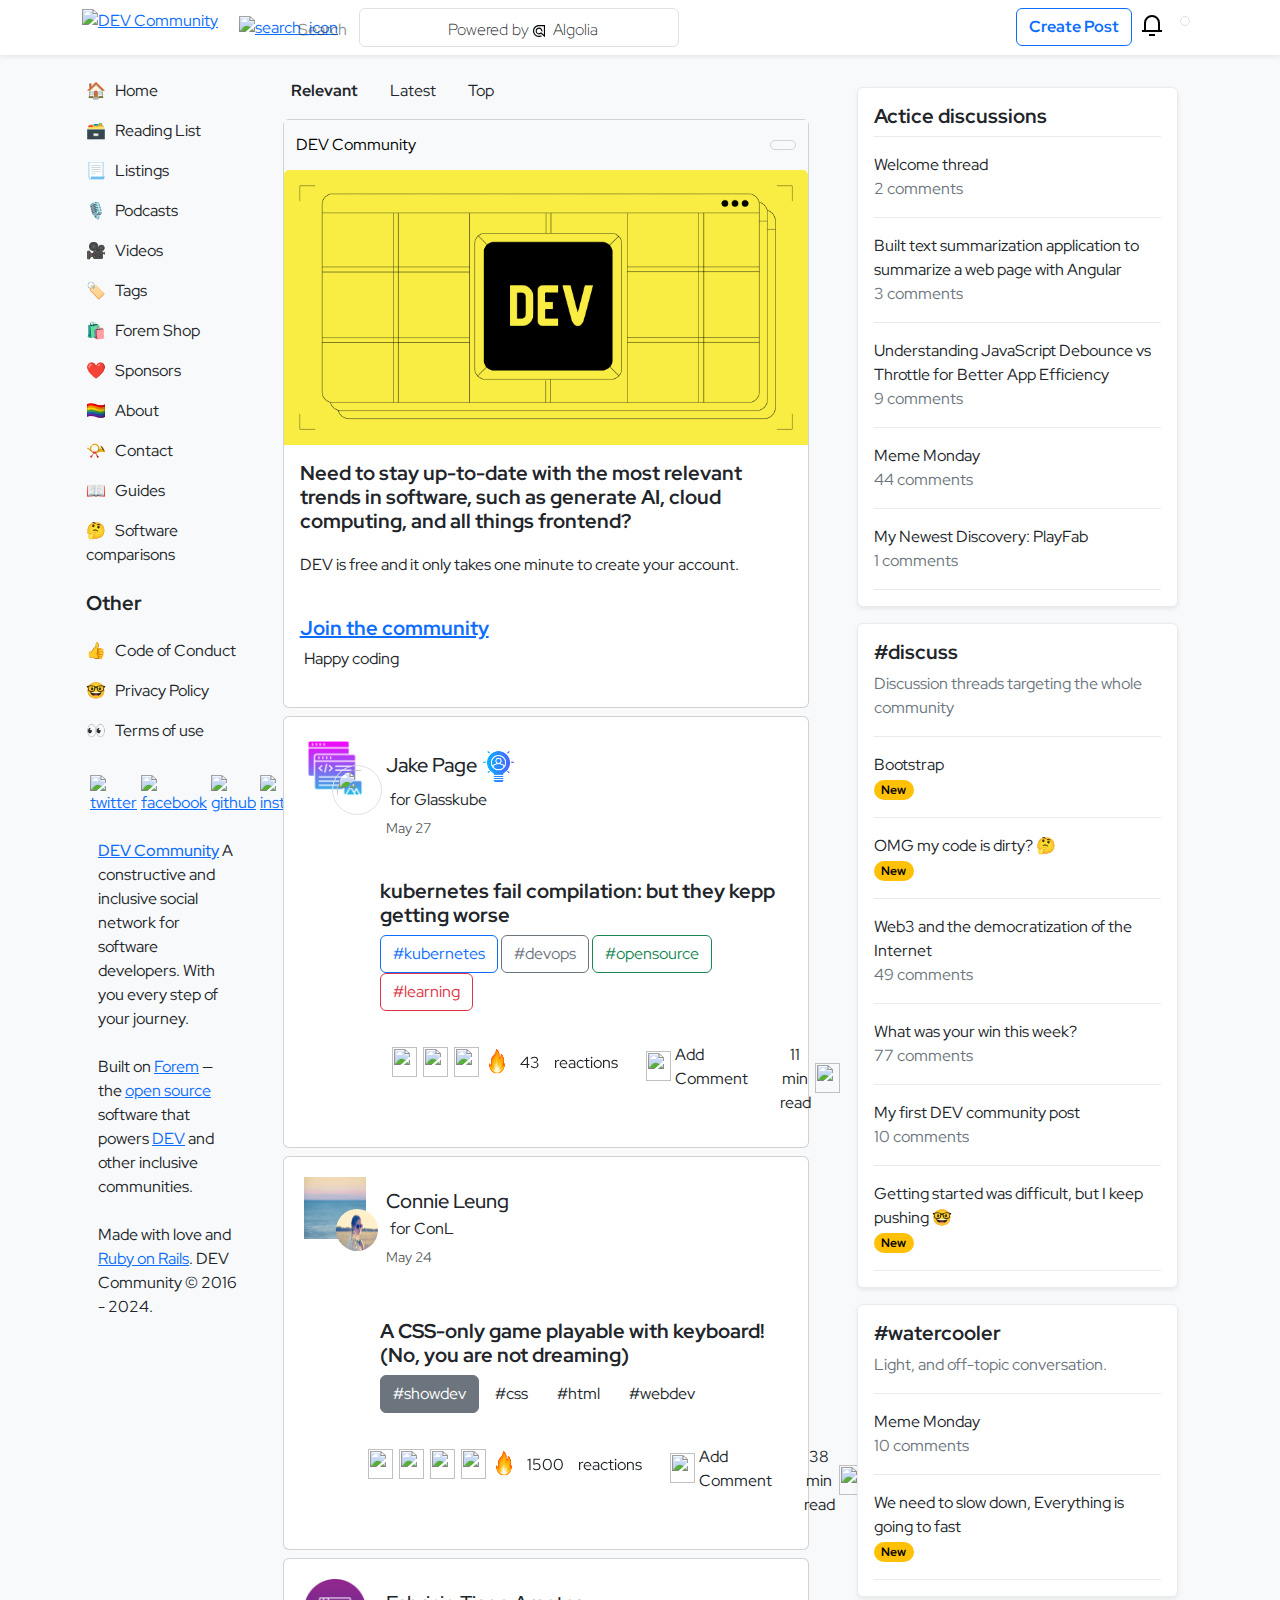
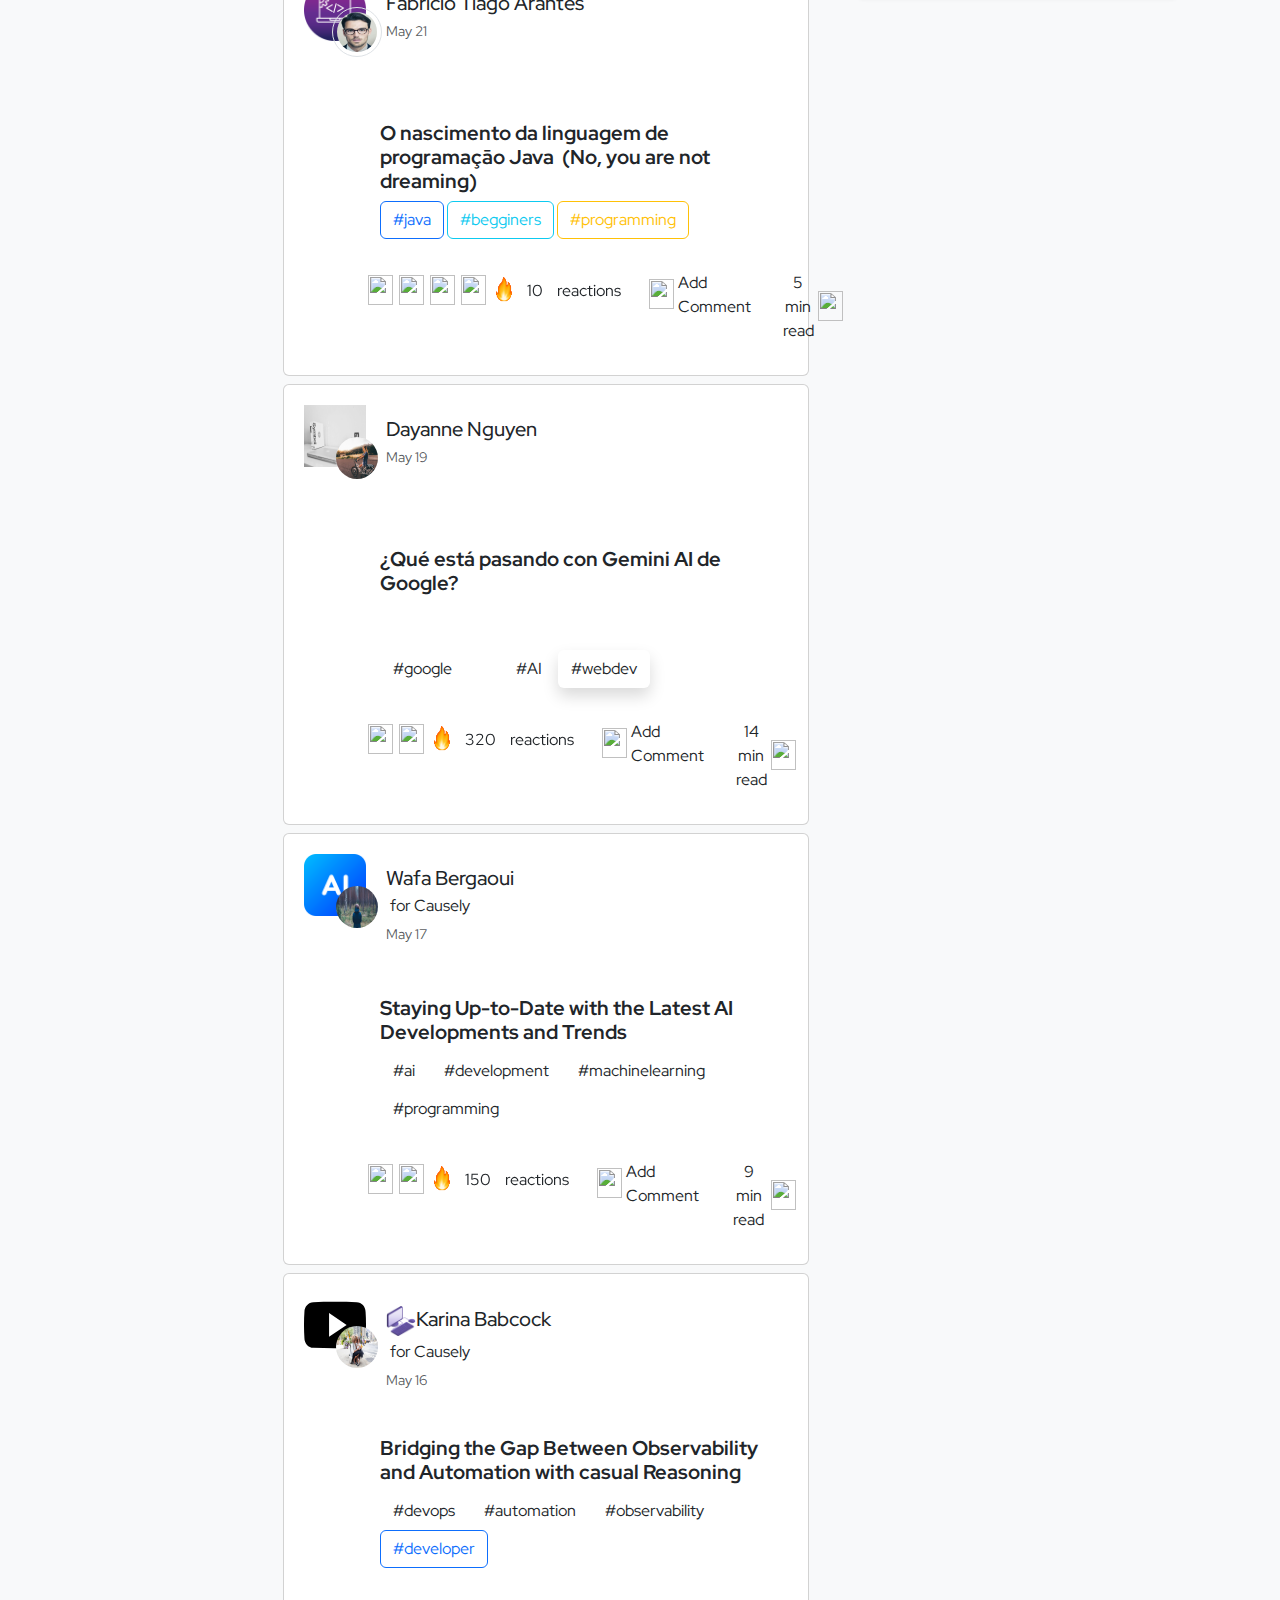
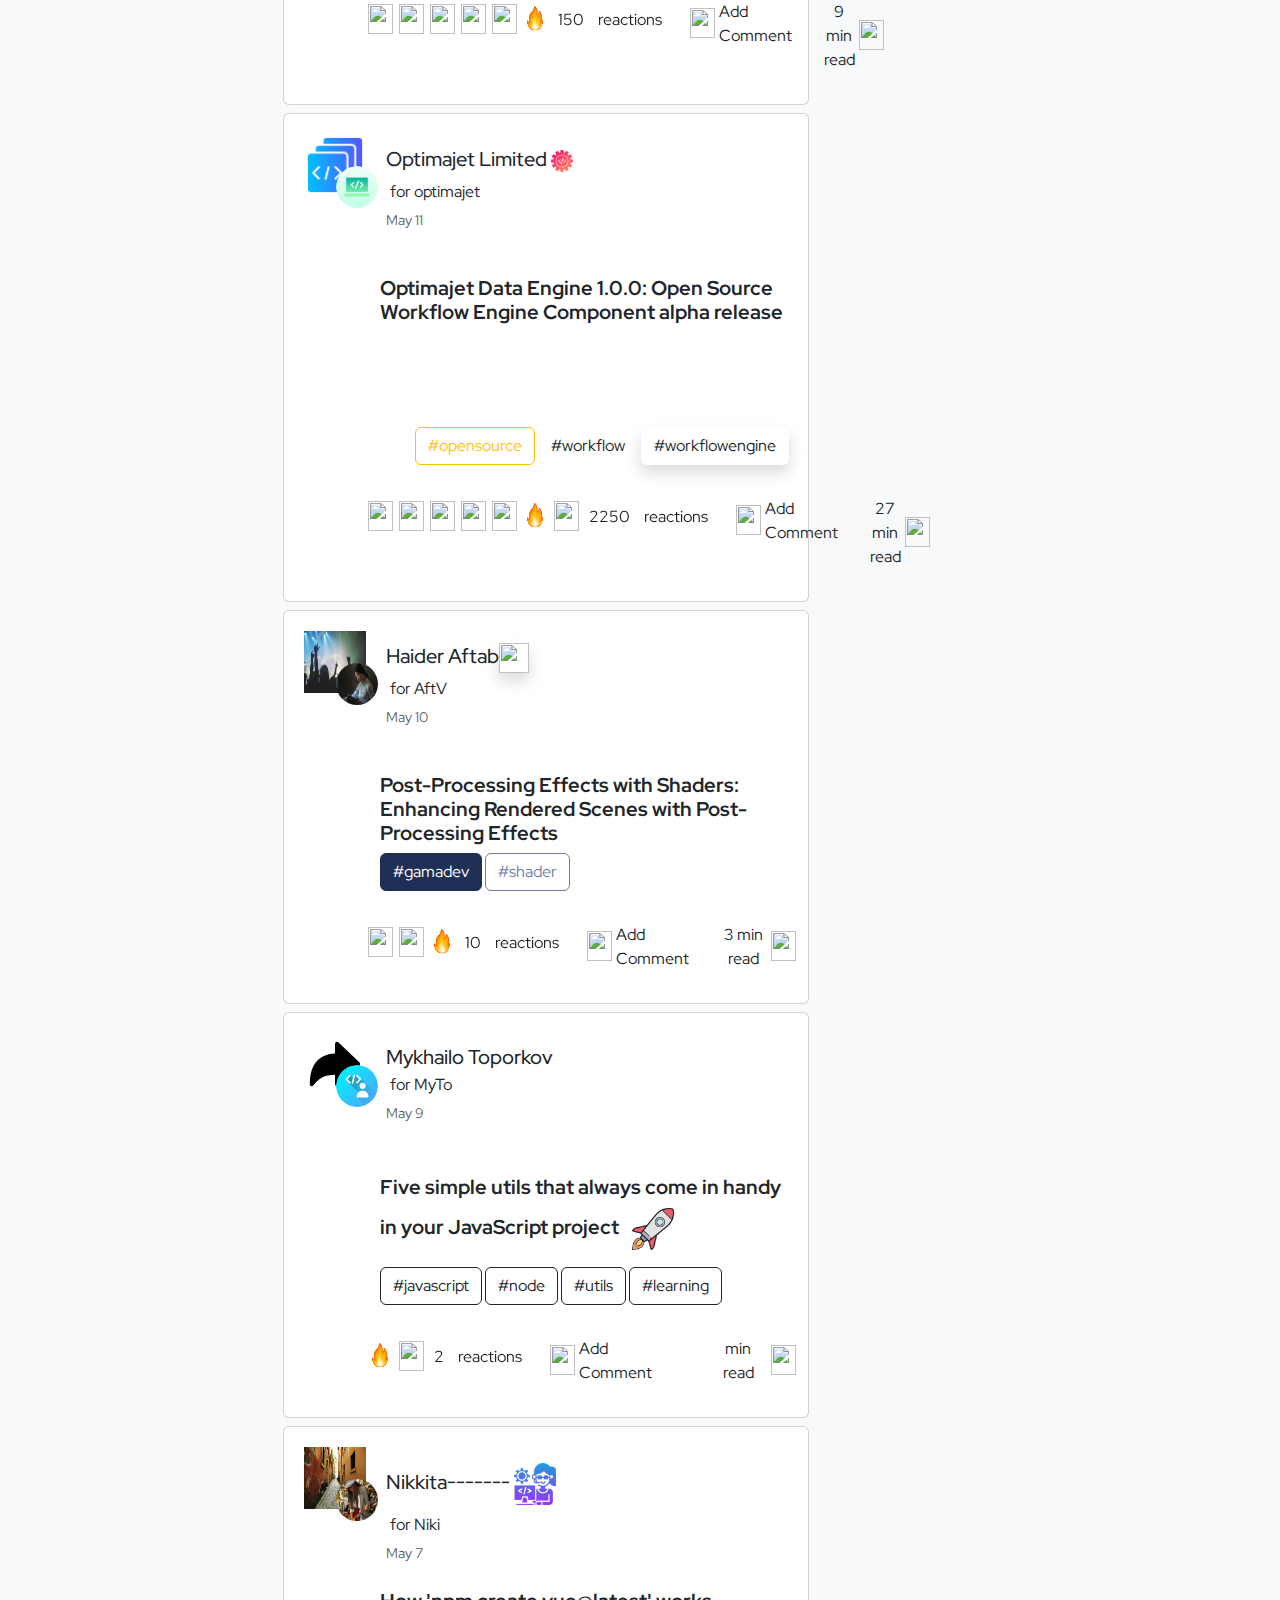
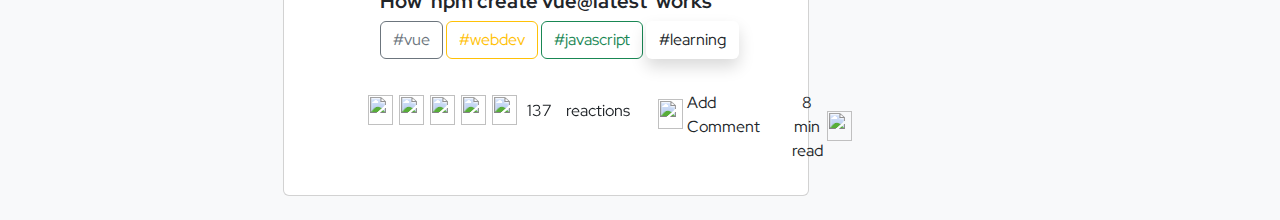
==== commit bcb34743: "Merge pull request #9 from MaganaTony/development" ====
--- a/index.html
+++ b/index.html
@@ -36,15 +36,15 @@
           <form class="searchbar__form d-flex position-relative" role="search">
             <button class="searchbar__form--button btn " id="buttonforsearch" type="submit"><a href="#"
                 class="mx-2"><img src="./images/svgexport-2.svg" alt="search_icon"></a></button>
-            <input class="searchbar__form--input form-control " style="width: 28.5rem;" type="search"
-              aria-label="Search"> <span class="placeholder"> Search</span><span class="placeholder2 fw-lighter fs-6">
-              Powered by <img class="me-1" style="height: .75rem;" src="./images/testSVG.svg"
-                alt="Algolia_icon">Algolia</span>
+            <input class="searchbar__form--input form-control " style="width: 20rem; max-width: 29rem;" type="search"
+              aria-label="Search"> <span class="form-label placeholder"> Search</span><span class="placeholder2 fw-lighter fs-6">
+              Powered by <img style="height: .75rem;" src="./images/testSVG.svg"
+                alt="Algolia_icon">&nbsp; Algolia</span>
           </form>
         </div>
       </div>
       <!-- Seccion derecha del nav(icono, campana y boton de Post) -->
-      <div class="navbar__container--right d-flex ">
+      <div class="navbar__container--right d-flex">
         <button type="button" class="btn btn-outline-primary fw-bold d-none d-md-block fs-6"><a href="#"></a>Create
           Post</button>
         <a class="mt-1 me-3 d-md-none" href="#" class="mx-2"><img src="./images/svgexport-2.svg" alt="search_icon"></a>
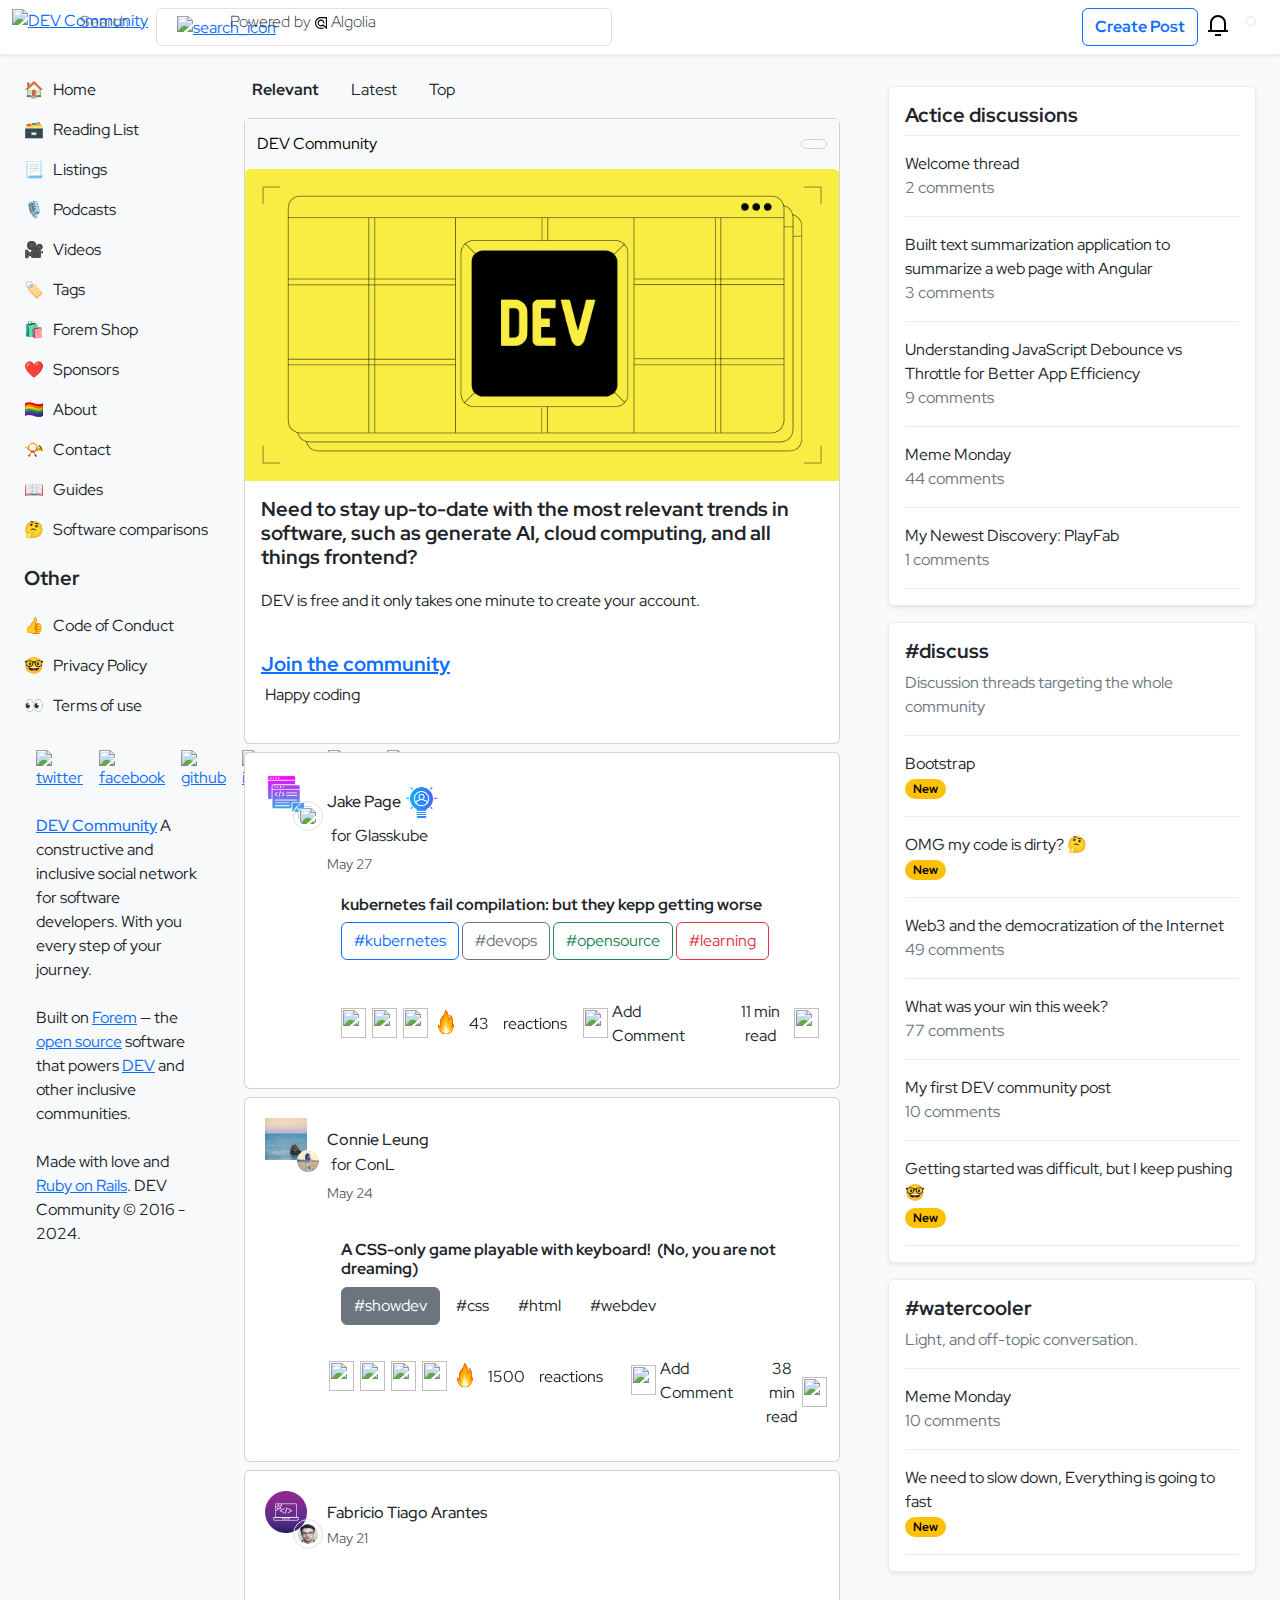
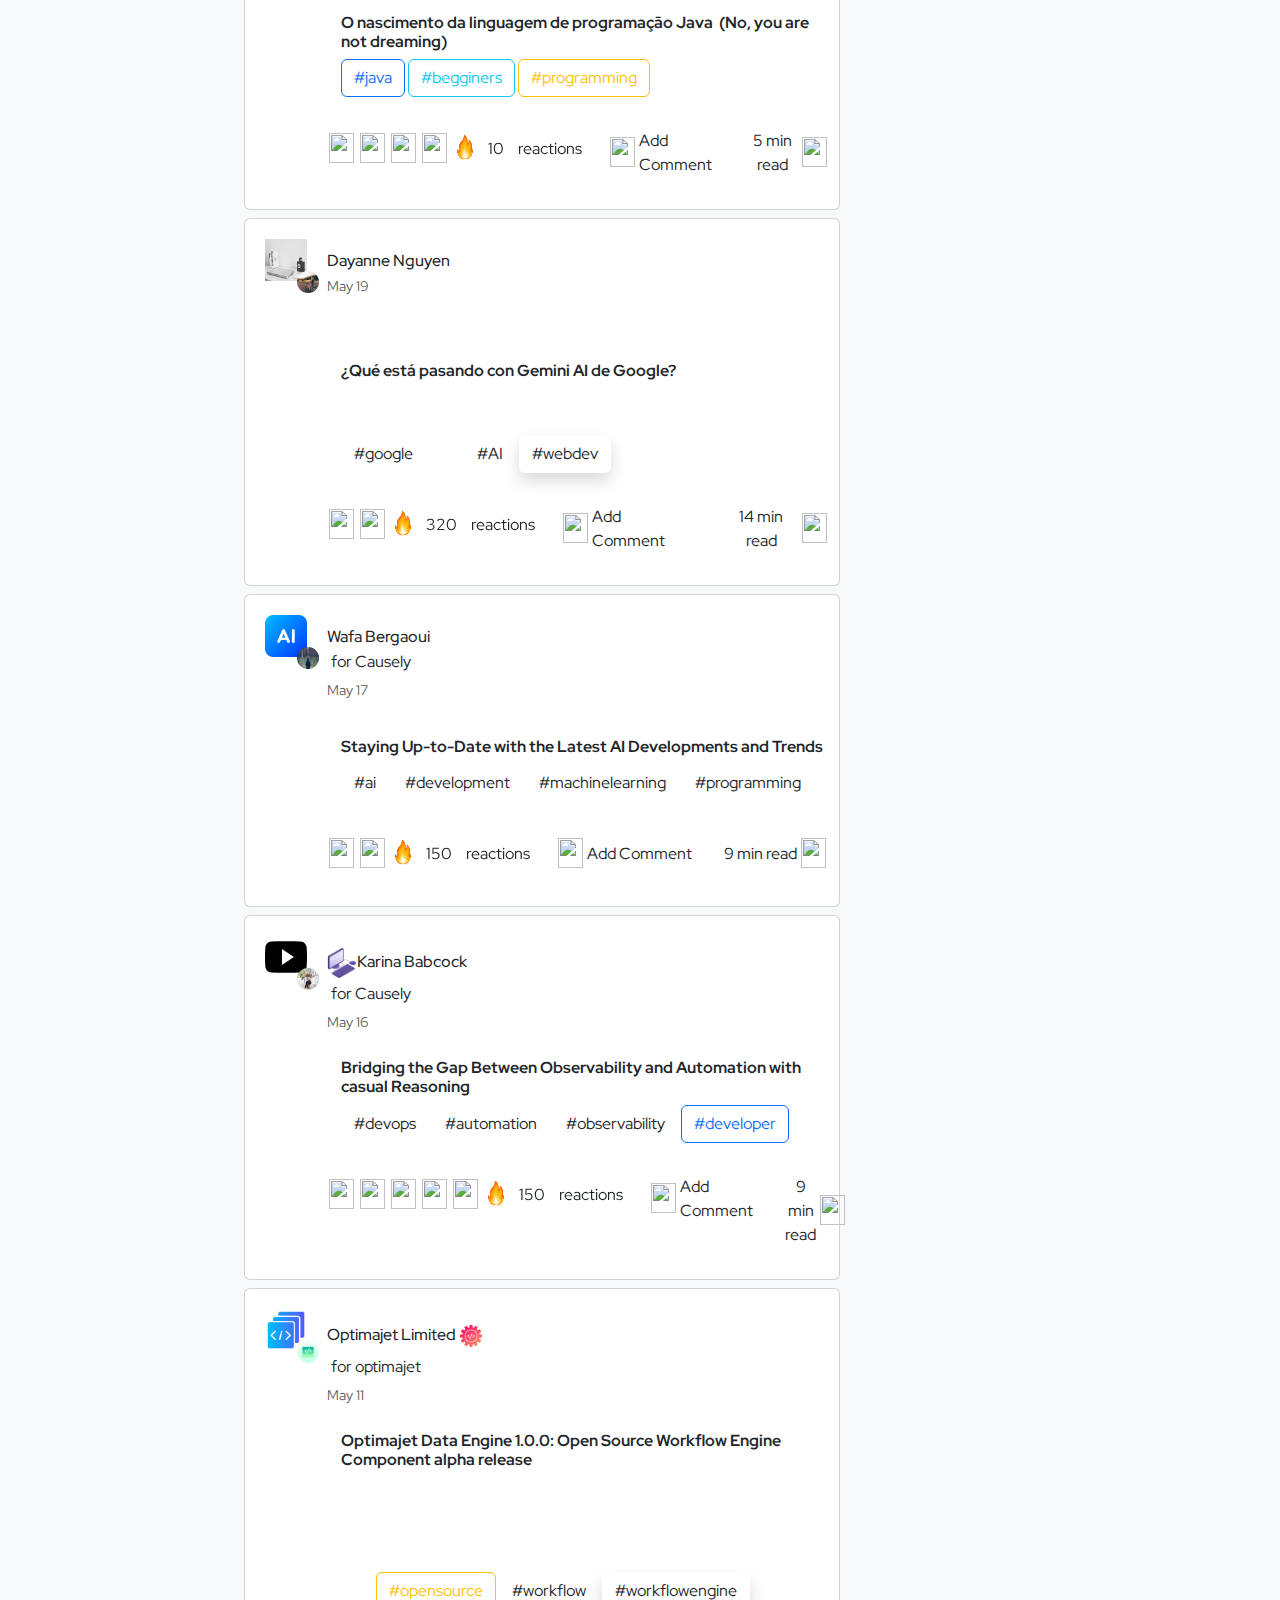
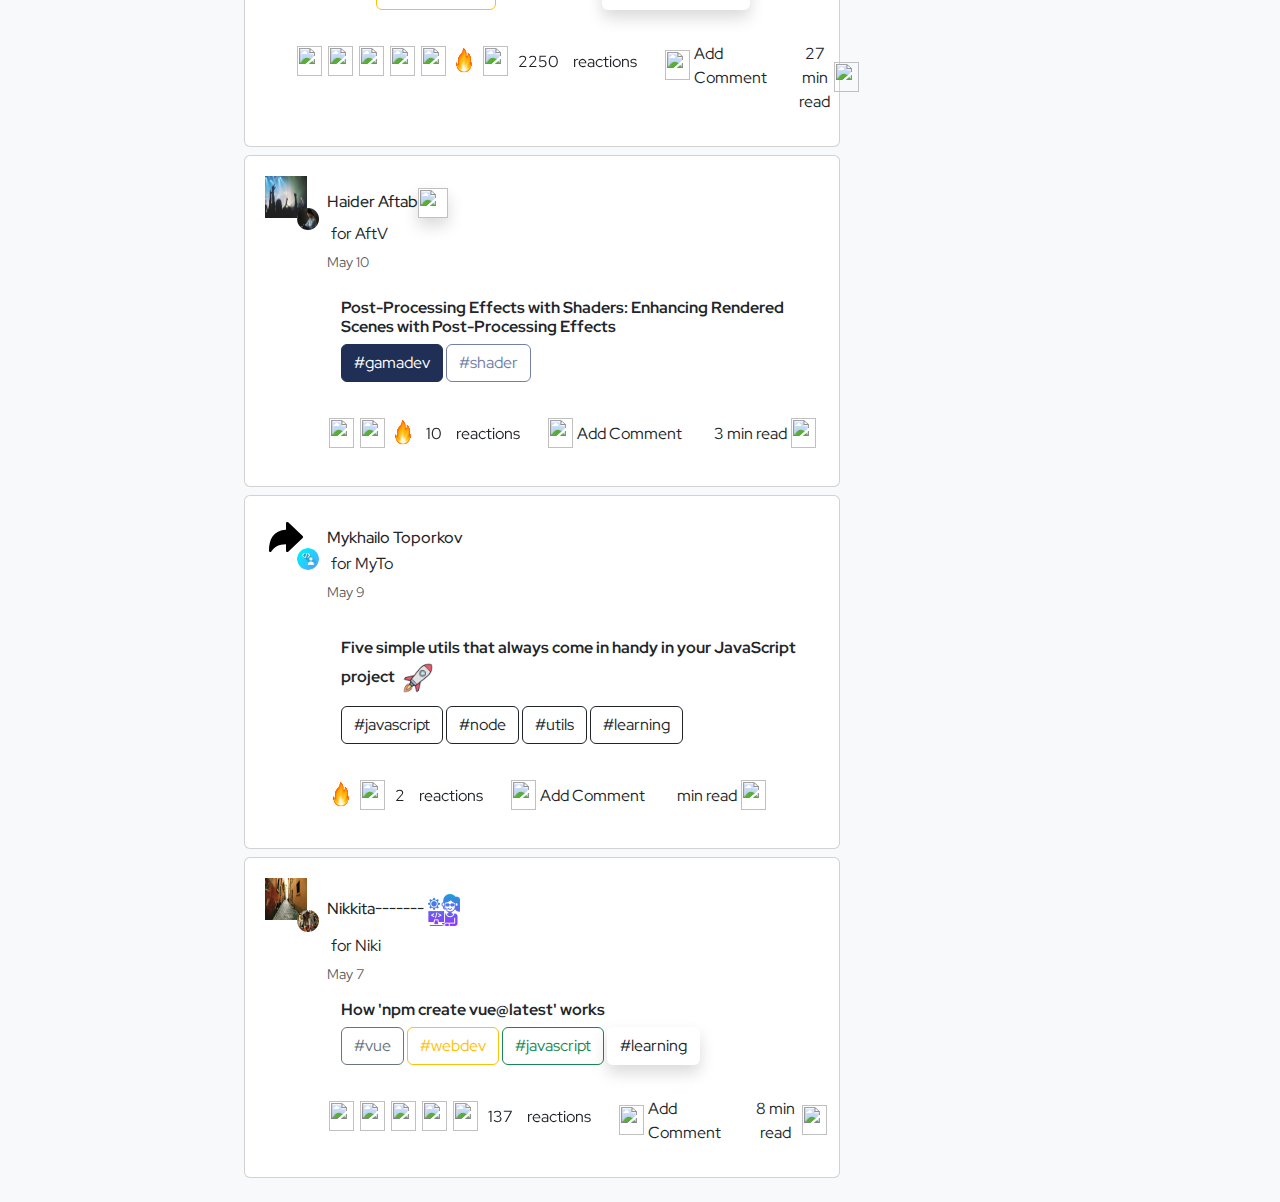
==== commit 5ee55ad2: "Merge remote-tracking branch 'origin/cesar' into development" ====
--- a/index.html
+++ b/index.html
@@ -1,1280 +1,2094 @@
 <!DOCTYPE html>
 <html lang="en">
+  <head>
+    <meta charset="UTF-8" />
+    <meta name="viewport" content="width=device-width, initial-scale=1.0" />
+    <title>Devto Challenge</title>
+    <link rel="preconnect" href="https://fonts.googleapis.com" />
+    <link rel="preconnect" href="https://fonts.gstatic.com" crossorigin />
+    <link
+      href="https://fonts.googleapis.com/css2?family=Red+Hat+Display:ital,wght@0,300..900;1,300..900&display=swap"
+      rel="stylesheet"
+    />
+    <link rel="stylesheet" href="css/styles.css" />
+    <script
+      src="https://cdn.jsdelivr.net/npm/bootstrap@5.3.0-alpha3/dist/js/bootstrap.bundle.min.js"
+      integrity="sha384-ENjdO4Dr2bkBIFxQpeoTz1HIcje39Wm4jDKdf19U8gI4ddQ3GYNS7NTKfAdVQSZe"
+      crossorigin="anonymous"
+    ></script>
+  </head>
 
-<head>
-  <meta charset="UTF-8" />
-  <meta name="viewport" content="width=device-width, initial-scale=1.0" />
-  <title>Devto Challenge</title>
-  <link rel="preconnect" href="https://fonts.googleapis.com" />
-  <link rel="preconnect" href="https://fonts.gstatic.com" crossorigin />
-  <link href="https://fonts.googleapis.com/css2?family=Red+Hat+Display:ital,wght@0,300..900;1,300..900&display=swap"
-    rel="stylesheet" />
-  <link rel="stylesheet" href="css/styles.css" />
-  <script src="https://cdn.jsdelivr.net/npm/bootstrap@5.3.0-alpha3/dist/js/bootstrap.bundle.min.js"
-    integrity="sha384-ENjdO4Dr2bkBIFxQpeoTz1HIcje39Wm4jDKdf19U8gI4ddQ3GYNS7NTKfAdVQSZe"
-    crossorigin="anonymous"></script>
-</head>
-
-<body class="bg-body-tertiary">
-
-  <!--Navbar-->
-  <nav class="navbar bg-white shadow-sm">
-    <!--Inicio de container fluid para nav-->
-    <div class="navbar__container container">
-      <!-- Seccion izquierda del nav(icono, search bar y burger menu) -->
-      <div class="navbar__container--left d-flex">
-        <button class="navbar__container--left--Toggler navbar-toggler d-md-none " type="button"
-          data-bs-toggle="offcanvas" data-bs-target="#offcanvasWithBothOptions" aria-controls="offcanvasWithBothOptions"
-          aria-label="Toggle navigation">
-          <span class="navbar-toggler-icon"></span>
-        </button>
-        <a href="#" class="navbar__container--left--logo logo__button--header"><img class="site-logo__img"
-            style="height: 40px; width: 50px;"
-            src="https://dev-to-uploads.s3.amazonaws.com/uploads/logos/resized_logo_UQww2soKuUsjaOGNB38o.png"
-            alt="DEV Community"></a>
-        <div class="navbar__container--left--searchbar d-none d-md-block">
-          <form class="searchbar__form d-flex position-relative" role="search">
-            <button class="searchbar__form--button btn " id="buttonforsearch" type="submit"><a href="#"
-                class="mx-2"><img src="./images/svgexport-2.svg" alt="search_icon"></a></button>
-            <input class="searchbar__form--input form-control " style="width: 20rem; max-width: 29rem;" type="search"
-              aria-label="Search"> <span class="form-label placeholder"> Search</span><span class="placeholder2 fw-lighter fs-6">
-              Powered by <img style="height: .75rem;" src="./images/testSVG.svg"
-                alt="Algolia_icon">&nbsp; Algolia</span>
-          </form>
+  <body class="bg-body-tertiary">
+    <!--Navbar-->
+    <nav class="navbar bg-white shadow-sm">
+      <!--Inicio de container fluid para nav-->
+      <div class="navbar__container container-fluid">
+        <!-- Seccion izquierda del nav(icono, search bar y burger menu) -->
+        <div class="navbar__container--left d-flex">
+          <button
+            class="navbar__container--left--Toggler navbar-toggler d-md-none"
+            type="button"
+            data-bs-toggle="offcanvas"
+            data-bs-target="#offcanvasWithBothOptions"
+            aria-controls="offcanvasWithBothOptions"
+            aria-label="Toggle navigation"
+          >
+            <span class="navbar-toggler-icon"></span>
+          </button>
+          <a href="#" class="navbar__container--left--logo logo__button--header"
+            ><img
+              class="site-logo__img"
+              style="height: 40px; width: 50px"
+              src="https://dev-to-uploads.s3.amazonaws.com/uploads/logos/resized_logo_UQww2soKuUsjaOGNB38o.png"
+              alt="DEV Community"
+          /></a>
+          <div
+            class="navbar__container--left--searchbar ms-2 d-none d-md-block"
+          >
+            <form class="searchbar__form d-flex" role="search">
+              <button
+                class="searchbar__form--button btn position-absolute"
+                id="buttonforsearch"
+                type="submit"
+              >
+                <a href="#" class="mx-2"
+                  ><img src="./images/svgexport-2.svg" alt="search_icon"
+                /></a>
+              </button>
+              <input
+                class="searchbar__form--input form-control me-2"
+                style="width: 28.5rem"
+                type="search"
+                aria-label="Search"
+              />
+              <span class="placeholder"> Search</span
+              ><span class="placeholder2 fw-lighter fs-6">
+                Powered by
+                <img
+                  class="me-1"
+                  style="height: 0.75rem"
+                  src="./images/testSVG.svg"
+                  alt="Algolia_icon"
+                />Algolia</span
+              >
+            </form>
+          </div>
+        </div>
+        <!-- Seccion derecha del nav(icono, campana y boton de Post) -->
+        <div class="navbar__container--right d-flex flex-nowrap mx-1">
+          <button
+            type="button"
+            class="btn btn-outline-primary fw-bold d-none d-md-block fs-6"
+          >
+            <a href="#"></a>Create Post
+          </button>
+          <a class="mt-1 me-3 d-md-none" href="#" class="mx-2"
+            ><img src="./images/svgexport-2.svg" alt="search_icon"
+          /></a>
+          <a href="#" class="mx-2 mt-1"
+            ><img src="./images/bell_icon.svg" alt="bell_icon"
+          /></a>
+          <a href="#" class="mx-2"
+            ><img
+              class="img-thumbnail rounded-5"
+              style="width: 2.3rem"
+              alt=""
+              id="nav-profile-image"
+              src="https://res.cloudinary.com/practicaldev/image/fetch/s--Ay3RvrXi--/c_fill,f_auto,fl_progressive,h_90,q_auto,w_90/https://dev-to-uploads.s3.amazonaws.com/uploads/user/profile_image/975225/4f71a4bb-4099-4ccf-9a89-f755a94da6b9.png"
+          /></a>
+        </div>
+        <!-- Seccion offcanvas, osea menu del burger menu -->
+        <div
+          class="navbar__container--offcanvas offcanvas offcanvas-start"
+          tabindex="-1"
+          id="offcanvasWithBothOptions"
+          aria-labelledby="offcanvasWithBothOptionsLabel"
+        >
+          <div class="offcanvas-header">
+            <h5
+              class="offcanvas-title"
+              id="offcanvasNavbarLabel"
+              style="font-weight: bold"
+            >
+              DEV Community
+            </h5>
+            <button
+              type="button"
+              class="btn-close"
+              data-bs-dismiss="offcanvas"
+              aria-label="Close"
+            ></button>
+          </div>
+          <div class="offcanvas-body">
+            <ul class="navbar-nav justify-content-end flex-grow-1 pe-3">
+              <li class="nav-item"><a class="nav-link">🏠Home</a></li>
+              <li class="nav-item">
+                <a class="nav-link" href="#">🗃️Reading List</a>
+              </li>
+              <li class="nav-item">
+                <a class="nav-link" href="#">📃Listings</a>
+              </li>
+              <li class="nav-item">
+                <a class="nav-link" href="#">🎙️Podcasts</a>
+              </li>
+              <li class="nav-item">
+                <a class="nav-link" href="#">🎥Videos</a>
+              </li>
+              <li class="nav-item"><a class="nav-link" href="#">🏷️Tags</a></li>
+              <li class="nav-item">
+                <a class="nav-link" href="#">🛍️Forem Shop</a>
+              </li>
+              <li class="nav-item">
+                <a class="nav-link" href="#">❤️Sponsors</a>
+              </li>
+              <li class="nav-item"><a class="nav-link" href="#">🏳️‍🌈About</a></li>
+              <li class="nav-item">
+                <a class="nav-link" href="#">📯Contact</a>
+              </li>
+              <li class="nav-item">
+                <a class="nav-link" href="#">📖Guides</a>
+              </li>
+              <li class="nav-item">
+                <a class="nav-link" href="#">🤔Software comparisons</a>
+              </li>
+            </ul>
+            <h5 class="my-3" style="font-weight: bold">Other</h5>
+            <ul class="navbar-nav justify-content-end flex-grow-1 pe-3">
+              <li class="nav-item">
+                <a class="nav-link" href="#">👍Code of Conduct</a>
+              </li>
+              <li class="nav-item">
+                <a class="nav-link" href="#">🤓Privacy Policy</a>
+              </li>
+              <li class="nav-item">
+                <a class="nav-link" href="#">👀Terms of use</a>
+              </li>
+            </ul>
+            <div
+              class="d-inline-flex justify-content-start mx-1 my-4"
+              style="width: 100%; top: 50px"
+            >
+              <a href="#" class="mx-2"
+                ><img src="./images/svgexport-22.svg" alt="twitter"
+              /></a>
+              <a href="#" class="mx-2"
+                ><img src="./images/svgexport-23.svg" alt="facebook"
+              /></a>
+              <a href="#" class="mx-2"
+                ><img src="./images/svgexport-24.svg" alt="github"
+              /></a>
+              <a href="#" class="mx-2"
+                ><img src="./images/svgexport-25.svg" alt="instagram"
+              /></a>
+              <a href="#" class="mx-2"
+                ><img src="./images/svgexport-26.svg" alt="twitch"
+              /></a>
+              <a href="#" class="mx-2"
+                ><img src="./images/svgexport-27.svg" alt="fosstodon"
+              /></a>
+            </div>
+          </div>
         </div>
       </div>
-      <!-- Seccion derecha del nav(icono, campana y boton de Post) -->
-      <div class="navbar__container--right d-flex">
-        <button type="button" class="btn btn-outline-primary fw-bold d-none d-md-block fs-6"><a href="#"></a>Create
-          Post</button>
-        <a class="mt-1 me-3 d-md-none" href="#" class="mx-2"><img src="./images/svgexport-2.svg" alt="search_icon"></a>
-        <a href="#" class="mx-2 mt-1"><img src="./images/bell_icon.svg" alt="bell_icon"></a>
-        <a href="#" class="mx-2"><img class="img-thumbnail rounded-5" style="width: 2.3rem;" alt=""
-            id="nav-profile-image"
-            src="https://res.cloudinary.com/practicaldev/image/fetch/s--Ay3RvrXi--/c_fill,f_auto,fl_progressive,h_90,q_auto,w_90/https://dev-to-uploads.s3.amazonaws.com/uploads/user/profile_image/975225/4f71a4bb-4099-4ccf-9a89-f755a94da6b9.png"></a>
-      </div>
-      <!-- Seccion offcanvas, osea menu del burger menu -->
-      <div class="navbar__container--offcanvas offcanvas offcanvas-start" tabindex="-1" id="offcanvasWithBothOptions"
-        aria-labelledby="offcanvasWithBothOptionsLabel">
-        <div class="offcanvas-header">
-          <h5 class="offcanvas-title" id="offcanvasNavbarLabel" style="font-weight: bold;">DEV Community</h5>
-          <button type="button" class="btn-close" data-bs-dismiss="offcanvas" aria-label="Close"></button>
+    </nav>
+
+    <!--Inicio de container-->
+    <div class="container-fluid p-3 ms-2">
+      <div class="row">
+        <!--Columna 1-->
+        <div class="col d-none d-md-block col-md-4 col-lg-2">
+          <div class="col__container">
+            <ul class="navbar-nav justify-content-end flex-grow-1">
+              <li class="nav-item"><a class="nav-link">🏠 &nbsp; Home</a></li>
+              <li class="nav-item">
+                <a class="nav-link" href="#">🗃️ &nbsp; Reading List</a>
+              </li>
+              <li class="nav-item">
+                <a class="nav-link" href="#">📃 &nbsp; Listings</a>
+              </li>
+              <li class="nav-item">
+                <a class="nav-link" href="#">🎙️ &nbsp; Podcasts</a>
+              </li>
+              <li class="nav-item">
+                <a class="nav-link" href="#">🎥 &nbsp; Videos</a>
+              </li>
+              <li class="nav-item">
+                <a class="nav-link" href="#">🏷️ &nbsp; Tags</a>
+              </li>
+              <li class="nav-item">
+                <a class="nav-link" href="#">🛍️ &nbsp; Forem Shop</a>
+              </li>
+              <li class="nav-item">
+                <a class="nav-link" href="#">❤️ &nbsp; Sponsors</a>
+              </li>
+              <li class="nav-item">
+                <a class="nav-link" href="#">🏳️‍🌈 &nbsp; About</a>
+              </li>
+              <li class="nav-item">
+                <a class="nav-link" href="#">📯 &nbsp; Contact</a>
+              </li>
+              <li class="nav-item">
+                <a class="nav-link" href="#">📖 &nbsp; Guides</a>
+              </li>
+              <li class="nav-item">
+                <a class="nav-link" href="#">🤔 &nbsp; Software comparisons</a>
+              </li>
+            </ul>
+            <h5 class="my-3" style="font-weight: bold">Other</h5>
+            <ul class="navbar-nav justify-content-end flex-grow-1">
+              <li class="nav-item">
+                <a class="nav-link" href="#">👍 &nbsp; Code of Conduct</a>
+              </li>
+              <li class="nav-item">
+                <a class="nav-link" href="#">🤓 &nbsp; Privacy Policy</a>
+              </li>
+              <li class="nav-item">
+                <a class="nav-link" href="#">👀 &nbsp; Terms of use</a>
+              </li>
+            </ul>
+            <div
+              class="d-inline-flex justify-content-start mx-1 my-4"
+              style="width: 100%; top: 50px"
+            >
+              <a href="#" class="mx-2"
+                ><img src="./images/svgexport-22.svg" alt="twitter"
+              /></a>
+              <a href="#" class="mx-2"
+                ><img src="./images/svgexport-23.svg" alt="facebook"
+              /></a>
+              <a href="#" class="mx-2"
+                ><img src="./images/svgexport-24.svg" alt="github"
+              /></a>
+              <a href="#" class="mx-2"
+                ><img src="./images/svgexport-25.svg" alt="instagram"
+              /></a>
+              <a href="#" class="mx-2"
+                ><img src="./images/svgexport-26.svg" alt="twitch"
+              /></a>
+              <a href="#" class="mx-2"
+                ><img src="./images/svgexport-27.svg" alt="fosstodon"
+              /></a>
+            </div>
+            <!--Footer Left-->
+            <div class="container-fluid mt-6 fs-s sidebar-footer">
+              <p>
+                <a
+                  class="c-link c-link--branded fw-medium"
+                  aria-label="DEV Community Home"
+                  href="/"
+                  >DEV Community</a
+                >
+                A constructive and inclusive social network for software
+                developers. With you every step of your journey.
+              </p>
+
+              <p class="mt-4">
+                Built on
+                <a
+                  class="c-link c-link--branded"
+                  target="_blank"
+                  rel="noopener"
+                  href="#"
+                  >Forem</a
+                >
+                — the
+                <a
+                  target="_blank"
+                  rel="noopener"
+                  class="c-link c-link--branded"
+                  href="#"
+                  >open source</a
+                >
+                software that powers
+                <a
+                  target="_blank"
+                  rel="noopener"
+                  class="c-link c-link--branded"
+                  href="#"
+                  >DEV</a
+                >
+                and other inclusive communities.
+              </p>
+              <p class="mt-4">
+                Made with love and
+                <a
+                  target="_blank"
+                  rel="noopener"
+                  class="c-link c-link--branded"
+                  href="#"
+                  >Ruby on Rails</a
+                >. DEV Community <span title="copyright">©</span> 2016 - 2024.
+              </p>
+            </div>
+          </div>
         </div>
-        <div class="offcanvas-body">
-          <ul class="navbar-nav justify-content-end flex-grow-1 pe-3">
-            <li class="nav-item"><a class="nav-link">🏠Home</a></li>
-            <li class="nav-item"><a class="nav-link" href="#">🗃️Reading List</a></li>
-            <li class="nav-item"><a class="nav-link" href="#">📃Listings</a></li>
-            <li class="nav-item"><a class="nav-link" href="#">🎙️Podcasts</a></li>
-            <li class="nav-item"><a class="nav-link" href="#">🎥Videos</a></li>
-            <li class="nav-item"><a class="nav-link" href="#">🏷️Tags</a></li>
-            <li class="nav-item"><a class="nav-link" href="#">🛍️Forem Shop</a></li>
-            <li class="nav-item"><a class="nav-link" href="#">❤️Sponsors</a></li>
-            <li class="nav-item"><a class="nav-link" href="#">🏳️‍🌈About</a></li>
-            <li class="nav-item"><a class="nav-link" href="#">📯Contact</a></li>
-            <li class="nav-item"><a class="nav-link" href="#">📖Guides</a></li>
-            <li class="nav-item"><a class="nav-link" href="#">🤔Software comparisons</a></li>
+
+        <!--Columna 2-->
+        <div class="col-12 col-md-8 col-lg-6">
+          <ul class="nav">
+            <li class="nav-item">
+              <a
+                class="nav-link active text-reset fw-bold"
+                aria-current="page"
+                href="#"
+                >Relevant</a
+              >
+            </li>
+            <li class="nav-item">
+              <a class="nav-link text-reset" href="#">Latest</a>
+            </li>
+            <li class="nav-item">
+              <a class="nav-link text-reset" href="#">Top</a>
+            </li>
           </ul>
-          <h5 class="my-3" style="font-weight: bold;">Other</h5>
-          <ul class="navbar-nav justify-content-end flex-grow-1 pe-3">
-            <li class="nav-item"><a class="nav-link" href="#">👍Code of Conduct</a></li>
-            <li class="nav-item"><a class="nav-link" href="#">🤓Privacy Policy</a></li>
-            <li class="nav-item"><a class="nav-link" href="#">👀Terms of use</a></li>
-          </ul>
-          <div class="d-inline-flex justify-content-start mx-1 my-4" style="width: 100%;top: 50px;">
-            <a href="#" class="mx-2"><img src="./images/svgexport-22.svg" alt="twitter"></a>
-            <a href="#" class="mx-2"><img src="./images/svgexport-23.svg" alt="facebook"></a>
-            <a href="#" class="mx-2"><img src="./images/svgexport-24.svg" alt="github"></a>
-            <a href="#" class="mx-2"><img src="./images/svgexport-25.svg" alt="instagram"></a>
-            <a href="#" class="mx-2"><img src="./images/svgexport-26.svg" alt="twitch"></a>
-            <a href="#" class="mx-2"><img src="./images/svgexport-27.svg" alt="fosstodon"></a>
+
+          <!--DEV CARD-->
+          <div class="card d-flex m-2">
+            <nav class="navbar bg-body-tertiary">
+              <div class="container-fluid d-flex align-items-center dropstart">
+                <span class="navbar-brand fs-6"> DEV Community </span>
+                <button
+                  class="navbar-toggler dropdown"
+                  type="button"
+                  data-bs-toggle="dropdown"
+                  data-bs-target="#navbarSupportedContent"
+                  aria-controls="navbarSupportedContent"
+                  aria-expanded="false"
+                  aria-label="Toggle navigation"
+                >
+                  <img
+                    class="img-fluid d-block mx-auto"
+                    src="./images/svgexport-28.svg"
+                    alt=""
+                  />
+                  <ul class="dropdown-menu">
+                    <li>
+                      <a class="dropdown-item" href="#"
+                        ><img
+                          class="m-1"
+                          src="./images/exclamation-circle.svg"
+                          alt=""
+                        />What's a billboard?</a
+                      >
+                    </li>
+                    <li>
+                      <a class="dropdown-item" href="#"
+                        ><img class="m-1" src="./images/nut.svg" alt="" />Manage
+                        preferences</a
+                      >
+                    </li>
+                    <li>
+                      <hr class="dropdown-divider" />
+                    </li>
+                    <li>
+                      <a class="dropdown-item" href="#"
+                        ><img
+                          class="m-1"
+                          src="./images/flag.svg"
+                          alt=""
+                        />Report Billboard</a
+                      >
+                    </li>
+                  </ul>
+                </button>
+              </div>
+            </nav>
+            <img
+              src="./images/dev_need_2_stay_up.png"
+              class="card-img-top"
+              alt="..."
+            />
+            <div class="card-body figure-img img-fluid rounded">
+              <h5 class="card-title fw-bold">
+                Need to stay up-to-date with the most relevant trends in
+                software, such as generate AI, cloud computing, and all things
+                frontend?
+              </h5>
+              <br />
+              <p class="card-text">
+                DEV is free and it only takes one minute to create your account.
+              </p>
+            </div>
+            <div class="card-body-footer p-3">
+              <a href="#" class="card-link fs-5 fw-bold">Join the community</a>
+              <div class="d-flex p-1">
+                <p class="">Happy coding</p>
+                <span>
+                  <img src="./images/svgexport-12.svg" alt="" />
+                </span>
+              </div>
+            </div>
+          </div>
+          <!--JAKE PAGE-->
+          <div class="card m-2">
+            <div class="row g-0 align-items-center">
+              <div class="profile col-md-4 d-flex">
+                <div class="body-profile d-flex">
+                  <div
+                    class="profile_image1 z-2 position-relative p-5 rounded-1"
+                  >
+                    <img
+                      src="./images/perfiles/people/retrato-hombre-blanco-aislado.jpg"
+                      class="p-1 rounded-circle border border--light"
+                      alt=""
+                      width="30px"
+                      height="30px"
+                    />
+                  </div>
+                  <div class="profile_image2 z-1 position-absolute p-3 d-flex">
+                    <img
+                      src="./images/web-image_14320329.png"
+                      class="p-1"
+                      alt=""
+                      width="50px"
+                      height="50px"
+                    />
+                    <div class="card-body p-3 g-col-6">
+                      <div class="d-md-inline">
+                        <h5 class="card-title m-0 fs-6">
+                          Jake Page
+                          <img
+                            src="./images/creativity_14244191.png"
+                            alt=""
+                            width="35px"
+                            height="35px"
+                          />
+                        </h5>
+                        <p class="card-text m-1">for Glasskube</p>
+                      </div>
+                      <p class="card-text">
+                        <small class="text-body-secondary">May 27</small>
+                      </p>
+                    </div>
+                  </div>
+                </div>
+              </div>
+            </div>
+            <!--CARD BODY-->
+            <div class="card-body ms-5 ps-5">
+              <h5 class="card-title fw-bold fs-6">
+                kubernetes fail compilation: but they kepp getting worse
+              </h5>
+              <div class="hashtag-group">
+                <button type="button" class="btn btn-outline-primary">
+                  #kubernetes
+                </button>
+                <button type="button" class="btn btn-outline-secondary">
+                  #devops
+                </button>
+                <button type="button" class="btn btn-outline-success">
+                  #opensource
+                </button>
+                <button type="button" class="btn btn-outline-danger">
+                  #learning
+                </button>
+              </div>
+            </div>
+            <!--KUBERNETES REACTIONS-->
+            <div class="reactions-icons d-flex mb-3 ms-5 ps-5 p-2">
+              <div class="row group-icon">
+                <div class="icon-link d-flex m-1 p-2">
+                  <li class="nav-item nav nav-underline">
+                    <a class="nav-link" href="#"
+                      ><img
+                        src="./images/svgexport-12.svg"
+                        alt=""
+                        width="25px"
+                        height="30px"
+                    /></a>
+                  </li>
+                  <li class="nav-item nav nav-underline">
+                    <a class="nav-link" href="#"
+                      ><img
+                        src="./images/svgexport-36.svg"
+                        alt=""
+                        width="25px"
+                        height="30px"
+                    /></a>
+                  </li>
+                  <li class="nav-item nav nav-underline">
+                    <a class="nav-link" href="#"
+                      ><img
+                        src="./images/svgexport-14.svg"
+                        alt=""
+                        width="25px"
+                        height="30px"
+                    /></a>
+                  </li>
+                  <li class="nav-item nav nav-underline">
+                    <a class="nav-link" href="#"
+                      ><img
+                        src="./images/icons8-fuego-48.png"
+                        alt=""
+                        width="25px"
+                        height="30px"
+                    /></a>
+                  </li>
+                  <p class="fs-6 m-1">43</p>
+                  <p class="info-texto --reactions d-none d-md-block m-1">
+                    reactions
+                  </p>
+                </div>
+              </div>
+              <!--COMMENTS-->
+              <div class="social-comments m-1 p-2">
+                <div
+                  class="social-container--comments d-flex justify-content-center align-items-center"
+                >
+                  <li class="nav-item nav nav-underline">
+                    <a class="nav-link" href="#"
+                      ><img
+                        src="./images/svgexport-61.svg"
+                        alt=""
+                        width="25px"
+                        height="30px"
+                    /></a>
+                  </li>
+                  <p class="info-comments --comments d-none d-md-block m-1">
+                    Add Comment
+                  </p>
+                </div>
+              </div>
+              <!--READ-->
+              <div class="social-bookmark m-1 m-lg-1 p-2">
+                <div
+                  class="social-container--bookmark d-flex justify-content-center align-items-center"
+                >
+                  <p class="text-center m-1">11 min read</p>
+                  <li class="nav-item nav nav-underline">
+                    <a class="nav-link" href="#"
+                      ><img
+                        src="./images/svgexport-40.svg"
+                        alt=""
+                        width="25px"
+                        height="30px"
+                    /></a>
+                  </li>
+                </div>
+              </div>
+            </div>
+          </div>
+          <!--CONNIE LEUNG PROFILE CARD-->
+          <div class="card m-2">
+            <div class="row g-0 align-items-center">
+              <div class="profile col-md-4 d-flex">
+                <div class="body-profile d-flex">
+                  <div
+                    class="profile_image1 z-2 position-relative p-5 rounded-1"
+                  >
+                    <img
+                      src="./images/perfiles/people/64-4326x2884.jpg"
+                      class="p-1 rounded-circle"
+                      alt=""
+                      width="30px"
+                      height="30px"
+                    />
+                  </div>
+                  <div class="profile_image2 z-1 position-absolute p-3 d-flex">
+                    <img
+                      src="./images/perfiles/fondos/853-3000x1993.jpg"
+                      class="p-1"
+                      alt=""
+                      width="50px"
+                      height="50px"
+                    />
+                    <div class="card-body p-3 g-col-6">
+                      <div class="d-md-inline">
+                        <h5 class="card-title m-0 fs-6">Connie Leung</h5>
+                        <p class="card-text m-1">for ConL</p>
+                      </div>
+                      <p class="card-text">
+                        <small class="text-body-secondary">May 24</small>
+                      </p>
+                    </div>
+                  </div>
+                </div>
+              </div>
+            </div>
+            <!--CARD BODY-->
+            <div class="card-body ms-5 ps-5">
+              <h5 class="card-title fw-bold fs-6">
+                A CSS-only game playable with keyboard!
+                <span>
+                  <img
+                    class=""
+                    src="./images/svgexport-35.svg"
+                    alt=""
+                    width="40px"
+                  />
+                  (No, you are not dreaming)
+                </span>
+              </h5>
+              <div class="hashtag-group">
+                <button type="button" class="btn btn-secondary">
+                  #showdev
+                </button>
+                <button type="button" class="btn btn-outline">#css</button>
+                <button type="button" class="btn btn-outline">#html</button>
+                <button type="button" class="btn btn-outline">#webdev</button>
+              </div>
+            </div>
+            <!--REACTIONS-->
+            <div class="reactions-icons d-flex mb-3 ms-4 ps-5">
+              <div class="group-icon">
+                <div class="icon-link d-flex m-1 p-2">
+                  <li class="nav-item nav nav-underline">
+                    <a class="nav-link" href="#"
+                      ><img
+                        src="./images/svgexport-12.svg"
+                        alt=""
+                        width="25px"
+                        height="30px"
+                    /></a>
+                  </li>
+                  <li class="nav-item nav nav-underline">
+                    <a class="nav-link" href="#"
+                      ><img
+                        src="./images/svgexport-37.svg"
+                        alt=""
+                        width="25px"
+                        height="30px"
+                    /></a>
+                  </li>
+                  <li class="nav-item nav nav-underline">
+                    <a class="nav-link" href="#"
+                      ><img
+                        src="./images/svgexport-36.svg"
+                        alt=""
+                        width="25px"
+                        height="30px"
+                    /></a>
+                  </li>
+                  <li class="nav-item nav nav-underline">
+                    <a class="nav-link" href="#"
+                      ><img
+                        src="./images/svgexport-14.svg"
+                        alt=""
+                        width="25px"
+                        height="30px"
+                    /></a>
+                  </li>
+                  <li class="nav-item nav nav-underline">
+                    <a class="nav-link" href="#"
+                      ><img
+                        src="./images/icons8-fuego-48.png"
+                        alt=""
+                        width="25px"
+                        height="30px"
+                    /></a>
+                  </li>
+                  <p class="fs-6 m-1">1500</p>
+                  <p class="info-texto --reactions d-none d-md-block m-1">
+                    reactions
+                  </p>
+                </div>
+              </div>
+              <!--COMMENTS-->
+              <div class="social-comments m-1 p-2">
+                <div
+                  class="social-container--comments d-flex justify-content-center align-items-center"
+                >
+                  <li class="nav-item nav nav-underline">
+                    <a class="nav-link" href="#"
+                      ><img
+                        src="./images/svgexport-61.svg"
+                        alt=""
+                        width="25px"
+                        height="30px"
+                    /></a>
+                  </li>
+                  <p class="info-comments --comments d-none d-md-block m-1">
+                    Add Comment
+                  </p>
+                </div>
+              </div>
+              <!--READERS-->
+              <div class="social-bookmark m-1 m-lg-1 p-2">
+                <div
+                  class="social-container--bookmark d-flex justify-content-center align-items-center"
+                >
+                  <p class="text-center m-1">38 min read</p>
+                  <li class="nav-item nav nav-underline">
+                    <a class="nav-link" href="#"
+                      ><img
+                        src="./images/svgexport-40.svg"
+                        alt=""
+                        width="25px"
+                        height="30px"
+                    /></a>
+                  </li>
+                </div>
+              </div>
+            </div>
+          </div>
+          <!--FABRICIO TIAGO ARANTES-->
+          <div class="card m-2">
+            <div class="row g-0 align-items-center">
+              <div class="profile col-md-4 d-flex">
+                <div class="body-profile d-flex">
+                  <div
+                    class="profile_image1 z-2 position-relative p-5 rounded-1"
+                  >
+                    <img
+                      src="./images/perfiles/people/moda-masculina-lentes-cara-hombre-carametria-caramorfoligia-consultoria-de-imagen.jpg"
+                      class="p-1 rounded-circle border border-1"
+                      alt=""
+                      width="30px"
+                      height="30px"
+                    />
+                  </div>
+                  <div class="profile_image2 z-1 position-absolute p-3 d-flex">
+                    <img
+                      src="./images/web-development2_7269099.png"
+                      class="p-1"
+                      alt=""
+                      width="50px"
+                      height="50px"
+                    />
+                    <div class="card-body p-3 g-col-6">
+                      <div class="d-md-inline">
+                        <h5 class="card-title m-0 fs-6">
+                          Fabricio Tiago Arantes
+                        </h5>
+                        <p class="card-text m-1"></p>
+                      </div>
+                      <p class="card-text">
+                        <small class="text-body-secondary">May 21</small>
+                      </p>
+                    </div>
+                  </div>
+                </div>
+              </div>
+            </div>
+            <!--CARD BODY-->
+            <div class="card-body ms-5 ps-5">
+              <h5 class="card-title fw-bold fs-6">
+                O nascimento da linguagem de programaçāo Java
+                <span> <img src="" alt="" /> (No, you are not dreaming) </span>
+              </h5>
+              <div class="hashtag-group">
+                <button type="button" class="btn btn-outline-primary">
+                  #java
+                </button>
+                <button type="button" class="btn btn-outline-info">
+                  #begginers
+                </button>
+                <button type="button" class="btn btn-outline-warning">
+                  #programming
+                </button>
+              </div>
+            </div>
+            <!--REACTIONS-->
+            <div class="reactions-icons d-flex mb-3 ms-4 ps-5">
+              <div class="group-icon">
+                <div class="icon-link d-flex m-1 p-2">
+                  <li class="nav-item nav nav-underline">
+                    <a class="nav-link" href="#"
+                      ><img
+                        src="./images/svgexport-12.svg"
+                        alt=""
+                        width="25px"
+                        height="30px"
+                    /></a>
+                  </li>
+                  <li class="nav-item nav nav-underline">
+                    <a class="nav-link" href="#"
+                      ><img
+                        src="./images/svgexport-37.svg"
+                        alt=""
+                        width="25px"
+                        height="30px"
+                    /></a>
+                  </li>
+                  <li class="nav-item nav nav-underline">
+                    <a class="nav-link" href="#"
+                      ><img
+                        src="./images/svgexport-36.svg"
+                        alt=""
+                        width="25px"
+                        height="30px"
+                    /></a>
+                  </li>
+                  <li class="nav-item nav nav-underline">
+                    <a class="nav-link" href="#"
+                      ><img
+                        src="./images/svgexport-14.svg"
+                        alt=""
+                        width="25px"
+                        height="30px"
+                    /></a>
+                  </li>
+                  <li class="nav-item nav nav-underline">
+                    <a class="nav-link" href="#"
+                      ><img
+                        src="./images/icons8-fuego-48.png"
+                        alt=""
+                        width="25px"
+                        height="30px"
+                    /></a>
+                  </li>
+                  <p class="fs-6 m-1">10</p>
+                  <p class="info-texto --reactions d-none d-md-block m-1">
+                    reactions
+                  </p>
+                </div>
+              </div>
+              <!--COMMENTS-->
+              <div class="social-comments m-1 p-2">
+                <div
+                  class="social-container--comments d-flex justify-content-center align-items-center"
+                >
+                  <li class="nav-item nav nav-underline">
+                    <a class="nav-link" href="#"
+                      ><img
+                        src="./images/svgexport-61.svg"
+                        alt=""
+                        width="25px"
+                        height="30px"
+                    /></a>
+                  </li>
+                  <p class="info-comments --comments d-none d-md-block m-1">
+                    Add Comment
+                  </p>
+                </div>
+              </div>
+              <!--READERS-->
+              <div class="social-bookmark m-1 m-lg-1 p-2">
+                <div
+                  class="social-container--bookmark d-flex justify-content-center align-items-center"
+                >
+                  <p class="text-center m-1">5 min read</p>
+                  <li class="nav-item nav nav-underline">
+                    <a class="nav-link" href="#"
+                      ><img
+                        src="./images/svgexport-40.svg"
+                        alt=""
+                        width="25px"
+                        height="30px"
+                    /></a>
+                  </li>
+                </div>
+              </div>
+            </div>
+          </div>
+          <!--DAYANNE NUGUYEN-->
+          <div class="card m-2">
+            <div class="row g-0 align-items-center">
+              <div class="profile col-md-4 d-flex">
+                <div class="body-profile d-flex">
+                  <div
+                    class="profile_image1 z-2 position-relative p-5 rounded-1"
+                  >
+                    <img
+                      src="./images/perfiles/people/839-5000x3333.jpg"
+                      class="p-1 rounded-circle"
+                      alt=""
+                      width="30px"
+                      height="30px"
+                    />
+                  </div>
+                  <div class="profile_image2 z-1 position-absolute p-3 d-flex">
+                    <img
+                      src="./images/perfiles/fondos/119-3264x2176.jpg"
+                      class="p-1"
+                      alt=""
+                      width="50px"
+                      height="50px"
+                    />
+                    <div class="card-body p-3 g-col-6">
+                      <div class="d-md-inline">
+                        <h5 class="card-title m-0 fs-6">Dayanne Nguyen</h5>
+                        <p class="card-text m-1"></p>
+                      </div>
+                      <p class="card-text">
+                        <small class="text-body-secondary">May 19</small>
+                      </p>
+                    </div>
+                  </div>
+                </div>
+              </div>
+            </div>
+            <!--CARD BODY-->
+            <div class="card-body ms-5 ps-5">
+              <h5 class="card-title fw-bold fs-6">
+                ¿Qué está pasando con Gemini AI de Google?
+              </h5>
+              <div class="hashtag-group">
+                <button type="button" class="btn btn-outline">#google</button>
+                <button type="button" class="btn btn-outline spinner-grow">
+                  #js
+                </button>
+                <button type="button" class="btn btn-outline">#AI</button>
+                <button type="button" class="btn btn-outline shadow">
+                  #webdev
+                </button>
+              </div>
+            </div>
+            <!--REACTIONS-->
+            <div class="reactions-icons d-flex mb-3 ms-4 ps-5">
+              <div class="group-icon">
+                <div class="icon-link d-flex m-1 p-2">
+                  <li class="nav-item nav nav-underline">
+                    <a class="nav-link" href="#"
+                      ><img
+                        src="./images/svgexport-12.svg"
+                        alt=""
+                        width="25px"
+                        height="30px"
+                    /></a>
+                  </li>
+                  <li class="nav-item nav nav-underline">
+                    <a class="nav-link" href="#"
+                      ><img
+                        src="./images/svgexport-37.svg"
+                        alt=""
+                        width="25px"
+                        height="30px"
+                    /></a>
+                  </li>
+                  <li class="nav-item nav nav-underline">
+                    <a class="nav-link" href="#"
+                      ><img
+                        src="./images/icons8-fuego-48.png"
+                        alt=""
+                        width="25px"
+                        height="30px"
+                    /></a>
+                  </li>
+                  <p class="fs-6 m-1">320</p>
+                  <p class="info-texto --reactions d-none d-md-block m-1">
+                    reactions
+                  </p>
+                </div>
+              </div>
+              <!--COMMENTS-->
+              <div class="social-comments m-1 p-2">
+                <div
+                  class="social-container--comments d-flex justify-content-center align-items-center"
+                >
+                  <li class="nav-item nav nav-underline">
+                    <a class="nav-link" href="#"
+                      ><img
+                        src="./images/svgexport-61.svg"
+                        alt=""
+                        width="25px"
+                        height="30px"
+                    /></a>
+                  </li>
+                  <p class="info-comments --comments d-none d-md-block m-1">
+                    Add Comment
+                  </p>
+                </div>
+              </div>
+              <!--READ-->
+              <div class="social-bookmark m-1 m-lg-1 p-2">
+                <div
+                  class="social-container--bookmark d-flex justify-content-center align-items-center"
+                >
+                  <p class="text-center m-1">14 min read</p>
+                  <li class="nav-item nav nav-underline">
+                    <a class="nav-link" href="#"
+                      ><img
+                        src="./images/svgexport-40.svg"
+                        alt=""
+                        width="25px"
+                        height="30px"
+                    /></a>
+                  </li>
+                </div>
+              </div>
+            </div>
+          </div>
+          <!--WAFA BERGAOUI-->
+          <div class="card m-2">
+            <div class="row g-0 align-items-center">
+              <div class="profile col-md-4 d-flex">
+                <div class="body-profile d-flex">
+                  <div
+                    class="profile_image1 z-2 position-relative p-5 rounded-1"
+                  >
+                    <img
+                      src="./images/perfiles/people/786-4288x2848.jpg"
+                      class="p-1 rounded-circle"
+                      alt=""
+                      width="30px"
+                      height="30px"
+                    />
+                  </div>
+                  <div class="profile_image2 z-1 position-absolute p-3 d-flex">
+                    <img
+                      src="./images/anguilla_16326949.png"
+                      class="p-1"
+                      alt=""
+                      width="50px"
+                      height="50px"
+                    />
+                    <div class="card-body p-3 g-col-6">
+                      <div class="d-md-inline">
+                        <h5 class="card-title m-0 fs-6">Wafa Bergaoui</h5>
+                        <p class="card-text m-1">for Causely</p>
+                      </div>
+                      <p class="card-text">
+                        <small class="text-body-secondary">May 17</small>
+                      </p>
+                    </div>
+                  </div>
+                </div>
+              </div>
+            </div>
+            <!--CARD BODY-->
+            <div class="card-body ms-5 ps-5">
+              <h5 class="card-title fw-bold fs-6">
+                Staying Up-to-Date with the Latest AI Developments and Trends
+              </h5>
+              <div class="hashtag-group">
+                <button type="button" class="btn btn-outline">#ai</button>
+                <button type="button" class="btn btn-outline">
+                  #development
+                </button>
+                <button type="button" class="btn btn-outline">
+                  #machinelearning
+                </button>
+                <button type="button" class="btn btn-outline">
+                  #programming
+                </button>
+              </div>
+            </div>
+            <!--REACTIONS-->
+            <div class="reactions-icons d-flex mb-3 ms-4 ps-5">
+              <div class="group-icon">
+                <div class="icon-link d-flex m-1 p-2">
+                  <li class="nav-item nav nav-underline">
+                    <a class="nav-link" href="#"
+                      ><img
+                        src="./images/svgexport-12.svg"
+                        alt=""
+                        width="25px"
+                        height="30px"
+                    /></a>
+                  </li>
+                  <li class="nav-item nav nav-underline">
+                    <a class="nav-link" href="#"
+                      ><img
+                        src="./images/svgexport-36.svg"
+                        alt=""
+                        width="25px"
+                        height="30px"
+                    /></a>
+                  </li>
+
+                  <li class="nav-item nav nav-underline">
+                    <a class="nav-link" href="#"
+                      ><img
+                        src="./images/icons8-fuego-48.png"
+                        alt=""
+                        width="25px"
+                        height="30px"
+                    /></a>
+                  </li>
+                  <p class="fs-6 m-1">150</p>
+                  <p class="info-texto --reactions d-none d-md-block m-1">
+                    reactions
+                  </p>
+                </div>
+              </div>
+              <!--COMMENTS-->
+              <div class="social-comments m-1 p-2">
+                <div
+                  class="social-container--comments d-flex justify-content-center align-items-center"
+                >
+                  <li class="nav-item nav nav-underline">
+                    <a class="nav-link" href="#"
+                      ><img
+                        src="./images/svgexport-61.svg"
+                        alt=""
+                        width="25px"
+                        height="30px"
+                    /></a>
+                  </li>
+                  <p class="info-comments --comments d-none d-md-block m-1">
+                    Add Comment
+                  </p>
+                </div>
+              </div>
+              <!--READERS-->
+              <div class="social-bookmark m-1 m-lg-1 p-2">
+                <div
+                  class="social-container--bookmark d-flex justify-content-center align-items-center"
+                >
+                  <p class="text-center m-1">9 min read</p>
+                  <li class="nav-item nav nav-underline">
+                    <a class="nav-link" href="#"
+                      ><img
+                        src="./images/svgexport-40.svg"
+                        alt=""
+                        width="25px"
+                        height="30px"
+                    /></a>
+                  </li>
+                </div>
+              </div>
+            </div>
+          </div>
+          <!--KARINA BABCOCK-->
+          <div class="card m-2">
+            <div class="row g-0 align-items-center">
+              <div class="profile col-md-4 d-flex">
+                <div class="body-profile d-flex">
+                  <div
+                    class="profile_image1 z-2 position-relative p-5 rounded-1"
+                  >
+                    <img
+                      src="./images/perfiles/people/822-5000x3333.jpg"
+                      class="p-1 rounded-circle"
+                      alt=""
+                      width="30px"
+                      height="30px"
+                    />
+                  </div>
+                  <div class="profile_image2 z-1 position-absolute p-3 d-flex">
+                    <img
+                      src="./images/logo-youtube.svg"
+                      class="p-1"
+                      alt=""
+                      width="50px"
+                      height="50px"
+                    />
+                    <div class="card-body p-3 g-col-6">
+                      <div class="d-md-inline">
+                        <h5 class="card-title m-0 fs-6">
+                          <img
+                            src="./images/3d-computer_10740609.png"
+                            alt=""
+                            width="30px"
+                            height="30px"
+                          />Karina Babcock
+                        </h5>
+                        <p class="card-text m-1">for Causely</p>
+                      </div>
+                      <p class="card-text">
+                        <small class="text-body-secondary">May 16</small>
+                      </p>
+                    </div>
+                  </div>
+                </div>
+              </div>
+            </div>
+            <!--CARD BODY-->
+            <div class="card-body ms-5 ps-5">
+              <h5 class="card-title fw-bold fs-6">
+                Bridging the Gap Between Observability and Automation with
+                casual Reasoning
+              </h5>
+              <div class="hashtag-group">
+                <button type="button" class="btn btn-outline">#devops</button>
+                <button type="button" class="btn btn-outline">
+                  #automation
+                </button>
+                <button type="button" class="btn btn-outline">
+                  #observability
+                </button>
+                <button type="button" class="btn btn-outline-primary">
+                  #developer
+                </button>
+              </div>
+            </div>
+            <!--REACTIONS-->
+            <div class="reactions-icons d-flex mb-3 ms-4 ps-5">
+              <div class="group-icon">
+                <div class="icon-link d-flex m-1 p-2">
+                  <li class="nav-item nav nav-underline">
+                    <a class="nav-link" href="#"
+                      ><img
+                        src="./images/svgexport-12.svg"
+                        alt=""
+                        width="25px"
+                        height="30px"
+                    /></a>
+                  </li>
+                  <li class="nav-item nav nav-underline">
+                    <a class="nav-link" href="#"
+                      ><img
+                        src="./images/svgexport-35.svg"
+                        alt=""
+                        width="25px"
+                        height="30px"
+                    /></a>
+                  </li>
+                  <li class="nav-item nav nav-underline">
+                    <a class="nav-link" href="#"
+                      ><img
+                        src="./images/svgexport-37.svg"
+                        alt=""
+                        width="25px"
+                        height="30px"
+                    /></a>
+                  </li>
+                  <li class="nav-item nav nav-underline">
+                    <a class="nav-link" href="#"
+                      ><img
+                        src="./images/svgexport-36.svg"
+                        alt=""
+                        width="25px"
+                        height="30px"
+                    /></a>
+                  </li>
+                  <li class="nav-item nav nav-underline">
+                    <a class="nav-link" href="#"
+                      ><img
+                        src="./images/svgexport-14.svg"
+                        alt=""
+                        width="25px"
+                        height="30px"
+                    /></a>
+                  </li>
+                  <li class="nav-item nav nav-underline">
+                    <a class="nav-link" href="#"
+                      ><img
+                        src="./images/icons8-fuego-48.png"
+                        alt=""
+                        width="25px"
+                        height="30px"
+                    /></a>
+                  </li>
+                  <p class="fs-6 m-1">150</p>
+                  <p class="info-texto --reactions d-none d-md-block m-1">
+                    reactions
+                  </p>
+                </div>
+              </div>
+              <!--COMMENTS-->
+              <div class="social-comments m-1 p-2">
+                <div
+                  class="social-container--comments d-flex justify-content-center align-items-center"
+                >
+                  <li class="nav-item nav nav-underline">
+                    <a class="nav-link" href="#"
+                      ><img
+                        src="./images/svgexport-61.svg"
+                        alt=""
+                        width="25px"
+                        height="30px"
+                    /></a>
+                  </li>
+                  <p class="info-comments --comments d-none d-md-block m-1">
+                    Add Comment
+                  </p>
+                </div>
+              </div>
+              <!--READERS-->
+              <div class="social-bookmark m-1 m-lg-1 p-2">
+                <div
+                  class="social-container--bookmark d-flex justify-content-center align-items-center"
+                >
+                  <p class="text-center m-1">9 min read</p>
+                  <li class="nav-item nav nav-underline">
+                    <a class="nav-link" href="#"
+                      ><img
+                        src="./images/svgexport-40.svg"
+                        alt=""
+                        width="25px"
+                        height="30px"
+                    /></a>
+                  </li>
+                </div>
+              </div>
+            </div>
+          </div>
+          <!--OPTIMAJET LIMITED-->
+          <div class="card m-2">
+            <div class="row g-0 align-items-center">
+              <div class="profile col-md-4 d-flex">
+                <div class="body-profile d-flex">
+                  <div
+                    class="profile_image1 z-2 position-relative p-5 rounded-1"
+                  >
+                    <img
+                      src="./images/coding_4893397.png"
+                      class="p-1 rounded-circle"
+                      alt=""
+                      width="30px"
+                      height="30px"
+                    />
+                  </div>
+                  <div class="profile_image2 z-1 position-absolute p-3 d-flex">
+                    <img
+                      src="./images/layers_12372237.png"
+                      class="p-1"
+                      alt=""
+                      width="50px"
+                      height="50px"
+                    />
+                    <div class="card-body p-3 g-col-6">
+                      <div class="d-md-inline">
+                        <h5 class="card-title m-0 fs-6">
+                          Optimajet Limited<img
+                            class="p-1"
+                            src="./images/coding_12265316.png"
+                            alt=""
+                            width="30px"
+                            height="30px"
+                          />
+                        </h5>
+                        <p class="card-text m-1">for optimajet</p>
+                      </div>
+                      <p class="card-text">
+                        <small class="text-body-secondary">May 11</small>
+                      </p>
+                    </div>
+                  </div>
+                </div>
+              </div>
+            </div>
+            <!--CARD BODY-->
+            <div class="card-body ms-5 ps-5">
+              <h5 class="card-title fw-bold fs-6">
+                Optimajet Data Engine 1.0.0: Open Source Workflow Engine
+                Component alpha release
+              </h5>
+              <div class="hashtag-group">
+                <button
+                  type="button"
+                  class="btn btn-outline spinner-grow text-success"
+                >
+                  #Java
+                </button>
+                <button type="button" class="btn btn-outline-warning">
+                  #opensource
+                </button>
+                <button type="button" class="btn btn-outline">#workflow</button>
+                <button type="button" class="btn btn-outline shadow">
+                  #workflowengine
+                </button>
+              </div>
+            </div>
+            <!--REACTIONS-->
+            <div class="reactions-icons d-flex mb-3 ms-3 ps-4">
+              <div class="group-icon">
+                <div class="icon-link d-flex m-1 p-2">
+                  <li class="nav-item nav nav-underline">
+                    <a class="nav-link" href="#"
+                      ><img
+                        src="./images/svgexport-12.svg"
+                        alt=""
+                        width="25px"
+                        height="30px"
+                    /></a>
+                  </li>
+                  <li class="nav-item nav nav-underline">
+                    <a class="nav-link" href="#"
+                      ><img
+                        src="./images/svgexport-35.svg"
+                        alt=""
+                        width="25px"
+                        height="30px"
+                    /></a>
+                  </li>
+                  <li class="nav-item nav nav-underline">
+                    <a class="nav-link" href="#"
+                      ><img
+                        src="./images/svgexport-37.svg"
+                        alt=""
+                        width="25px"
+                        height="30px"
+                    /></a>
+                  </li>
+                  <li class="nav-item nav nav-underline">
+                    <a class="nav-link" href="#"
+                      ><img
+                        src="./images/svgexport-36.svg"
+                        alt=""
+                        width="25px"
+                        height="30px"
+                    /></a>
+                  </li>
+                  <li class="nav-item nav nav-underline">
+                    <a class="nav-link" href="#"
+                      ><img
+                        src="./images/svgexport-14.svg"
+                        alt=""
+                        width="25px"
+                        height="30px"
+                    /></a>
+                  </li>
+                  <li class="nav-item nav nav-underline">
+                    <a class="nav-link" href="#"
+                      ><img
+                        src="./images/icons8-fuego-48.png"
+                        alt=""
+                        width="25px"
+                        height="30px"
+                    /></a>
+                  </li>
+                  <li class="nav-item nav nav-underline">
+                    <a class="nav-link" href="#"
+                      ><img
+                        src="./images/svgexport-21.svg"
+                        alt=""
+                        width="25px"
+                        height="30px"
+                    /></a>
+                  </li>
+                  <p class="fs-6 m-1">2250</p>
+                  <p class="info-texto --reactions d-none d-md-block m-1">
+                    reactions
+                  </p>
+                </div>
+              </div>
+              <!--COMMENTS-->
+              <div class="social-comments m-1 p-2">
+                <div
+                  class="social-container--comments d-flex justify-content-center align-items-center"
+                >
+                  <li class="nav-item nav nav-underline">
+                    <a class="nav-link" href="#"
+                      ><img
+                        src="./images/svgexport-61.svg"
+                        alt=""
+                        width="25px"
+                        height="30px"
+                    /></a>
+                  </li>
+                  <p class="info-comments --comments d-none d-md-block m-1">
+                    Add Comment
+                  </p>
+                </div>
+              </div>
+              <!--READERS-->
+              <div class="social-bookmark m-1 m-lg-1 p-2">
+                <div
+                  class="social-container--bookmark d-flex justify-content-center align-items-center"
+                >
+                  <p class="text-center m-1">27 min read</p>
+                  <li class="nav-item nav nav-underline">
+                    <a class="nav-link" href="#"
+                      ><img
+                        src="./images/svgexport-40.svg"
+                        alt=""
+                        width="25px"
+                        height="30px"
+                    /></a>
+                  </li>
+                </div>
+              </div>
+            </div>
+          </div>
+          <!--HAIDER AFTAB-->
+          <div class="card m-2">
+            <div class="row g-0 align-items-center">
+              <div class="profile col-md-4 d-flex">
+                <div class="body-profile d-flex">
+                  <div
+                    class="profile_image1 z-2 position-relative p-5 rounded-1"
+                  >
+                    <img
+                      src="./images/perfiles/people/832-5000x3333.jpg"
+                      class="p-1 rounded-circle"
+                      alt=""
+                      width="30px"
+                      height="30px"
+                    />
+                  </div>
+                  <div class="profile_image2 z-1 position-absolute p-3 d-flex">
+                    <img
+                      src="./images/perfiles/fondos/452-4096x2722.jpg"
+                      class="p-1"
+                      alt=""
+                      width="50px"
+                      height="50px"
+                    />
+                    <div class="card-body p-3 g-col-6">
+                      <div class="d-md-inline">
+                        <h5 class="card-title m-0 fs-6">
+                          Haider Aftab<img
+                            class="shadow"
+                            src="./images/svgexport-23.svg"
+                            alt=""
+                            width="30px"
+                            height="30px"
+                          />
+                        </h5>
+                        <p class="card-text m-1">for AftV</p>
+                      </div>
+                      <p class="card-text">
+                        <small class="text-body-secondary">May 10</small>
+                      </p>
+                    </div>
+                  </div>
+                </div>
+              </div>
+            </div>
+            <!--CARD BODY-->
+            <div class="card-body ms-5 ps-5">
+              <h5 class="card-title fw-bold fs-6">
+                Post-Processing Effects with Shaders: Enhancing Rendered Scenes
+                with Post-Processing Effects
+              </h5>
+              <div class="hashtag-group">
+                <button type="button" class="btn btn-dark-blue">
+                  #gamadev
+                </button>
+                <button type="button" class="btn btn-outline-desaturated-blue">
+                  #shader
+                </button>
+              </div>
+            </div>
+            <!--REACTIONS-->
+            <div class="reactions-icons d-flex mb-3 ms-4 ps-5">
+              <div class="group-icon">
+                <div class="icon-link d-flex m-1 p-2">
+                  <li class="nav-item nav nav-underline">
+                    <a class="nav-link" href="#"
+                      ><img
+                        src="./images/svgexport-36.svg"
+                        alt=""
+                        width="25px"
+                        height="30px"
+                    /></a>
+                  </li>
+                  <li class="nav-item nav nav-underline">
+                    <a class="nav-link" href="#"
+                      ><img
+                        src="./images/svgexport-14.svg"
+                        alt=""
+                        width="25px"
+                        height="30px"
+                    /></a>
+                  </li>
+                  <li class="nav-item nav nav-underline">
+                    <a class="nav-link" href="#"
+                      ><img
+                        src="./images/icons8-fuego-48.png"
+                        alt=""
+                        width="25px"
+                        height="30px"
+                    /></a>
+                  </li>
+                  <p class="fs-6 m-1">10</p>
+                  <p class="info-texto --reactions d-none d-md-block m-1">
+                    reactions
+                  </p>
+                </div>
+              </div>
+              <!--COMMENTS-->
+              <div class="social-comments m-1 p-2">
+                <div
+                  class="social-container--comments d-flex justify-content-center align-items-center"
+                >
+                  <li class="nav-item nav nav-underline">
+                    <a class="nav-link" href="#"
+                      ><img
+                        src="./images/svgexport-61.svg"
+                        alt=""
+                        width="25px"
+                        height="30px"
+                    /></a>
+                  </li>
+                  <p class="info-comments --comments d-none d-md-block m-1">
+                    Add Comment
+                  </p>
+                </div>
+              </div>
+              <!--READERS-->
+              <div class="social-bookmark m-1 m-lg-1 p-2">
+                <div
+                  class="social-container--bookmark d-flex justify-content-center align-items-center"
+                >
+                  <p class="text-center m-1">3 min read</p>
+                  <li class="nav-item nav nav-underline">
+                    <a class="nav-link" href="#"
+                      ><img
+                        src="./images/svgexport-40.svg"
+                        alt=""
+                        width="25px"
+                        height="30px"
+                    /></a>
+                  </li>
+                </div>
+              </div>
+            </div>
+          </div>
+          <!--MYHILO TOPORKOV-->
+          <div class="card m-2">
+            <div class="row g-0 align-items-center">
+              <div class="profile col-md-4 d-flex">
+                <div class="body-profile d-flex">
+                  <div
+                    class="profile_image1 z-2 position-relative p-5 rounded-1"
+                  >
+                    <img
+                      src="./images/coding_11262382.png"
+                      class="p-1 rounded-circle"
+                      alt=""
+                      width="30px"
+                      height="30px"
+                    />
+                  </div>
+                  <div class="profile_image2 z-1 position-absolute p-3 d-flex">
+                    <img
+                      src="./images/arrow-redo.svg"
+                      class="p-1"
+                      alt=""
+                      width="50px"
+                      height="50px"
+                    />
+                    <div class="card-body p-3 g-col-6">
+                      <div class="d-md-inline">
+                        <h5 class="card-title m-0 fs-6">Mykhailo Toporkov</h5>
+                        <p class="card-text m-1">for MyTo</p>
+                      </div>
+                      <p class="card-text">
+                        <small class="text-body-secondary">May 9</small>
+                      </p>
+                    </div>
+                  </div>
+                </div>
+              </div>
+            </div>
+            <!--CARD BODY-->
+            <div class="card-body ms-5 ps-5">
+              <h5 class="card-title fw-bold fs-6">
+                Five simple utils that always come in handy in your JavaScript
+                project
+                <img
+                  src="./images/icons8-cohete-100.png"
+                  alt=""
+                  width="40px"
+                  height="40px"
+                />
+              </h5>
+              <div class="hashtag-group">
+                <button type="button" class="btn btn-outline-dark">
+                  #javascript
+                </button>
+                <button type="button" class="btn btn-outline-dark">
+                  #node
+                </button>
+                <button type="button" class="btn btn-outline-dark">
+                  #utils
+                </button>
+                <button type="button" class="btn btn-outline-dark">
+                  #learning
+                </button>
+              </div>
+            </div>
+            <!--REACTIONS-->
+            <div class="reactions-icons d-flex mb-3 ms-4 ps-5">
+              <div class="group-icon">
+                <div class="icon-link d-flex m-1 p-2">
+                  <li class="nav-item nav nav-underline">
+                    <a class="nav-link" href="#"
+                      ><img
+                        src="./images/icons8-fuego-48.png"
+                        alt=""
+                        width="25px"
+                        height="30px"
+                    /></a>
+                  </li>
+                  <li class="nav-item nav nav-underline">
+                    <a class="nav-link" href="#"
+                      ><img
+                        src="./images/svgexport-21.svg"
+                        alt=""
+                        width="25px"
+                        height="30px"
+                    /></a>
+                  </li>
+                  <p class="fs-6 m-1">2</p>
+                  <p class="info-texto --reactions d-none d-md-block m-1">
+                    reactions
+                  </p>
+                </div>
+              </div>
+              <!--COMMENTS-->
+              <div class="social-comments m-1 p-2">
+                <div
+                  class="social-container--comments d-flex justify-content-center align-items-center"
+                >
+                  <li class="nav-item nav nav-underline">
+                    <a class="nav-link" href="#"
+                      ><img
+                        src="./images/svgexport-61.svg"
+                        alt=""
+                        width="25px"
+                        height="30px"
+                    /></a>
+                  </li>
+                  <p class="info-comments --comments d-none d-md-block m-1">
+                    Add Comment
+                  </p>
+                </div>
+              </div>
+              <!--READERS-->
+              <div class="social-bookmark m-1 m-lg-1 p-2">
+                <div
+                  class="social-container--bookmark d-flex justify-content-center align-items-center"
+                >
+                  <p class="text-center m-1">min read</p>
+                  <li class="nav-item nav nav-underline">
+                    <a class="nav-link" href="#"
+                      ><img
+                        src="./images/svgexport-40.svg"
+                        alt=""
+                        width="25px"
+                        height="30px"
+                    /></a>
+                  </li>
+                </div>
+              </div>
+            </div>
+          </div>
+          <!--NIKKITA-->
+          <div class="card m-2">
+            <div class="row g-0 align-items-center">
+              <div class="profile col-md-4 d-flex">
+                <div class="body-profile d-flex">
+                  <div
+                    class="profile_image1 z-2 position-relative p-5 rounded-1"
+                  >
+                    <img
+                      src="./images/perfiles/people/836-5000x3333.jpg"
+                      class="p-1 rounded-circle"
+                      alt=""
+                      width="30px"
+                      height="30px"
+                    />
+                  </div>
+                  <div class="profile_image2 z-1 position-absolute p-3 d-flex">
+                    <img
+                      src="./images/perfiles/fondos/322-5000x3333.jpg"
+                      class="p-1"
+                      alt=""
+                      width="50px"
+                      height="50px"
+                    />
+                    <div class="card-body p-3 g-col-6">
+                      <div class="d-md-inline">
+                        <h5 class="card-title m-0 fs-6">
+                          Nikkita-------<img
+                            class="p-1"
+                            src="./images/programmer_15560150.png"
+                            alt=""
+                            width="40px"
+                            height="40px"
+                          />
+                        </h5>
+                        <p class="card-text m-1">for Niki</p>
+                      </div>
+                      <p class="card-text">
+                        <small class="text-body-secondary">May 7</small>
+                      </p>
+                    </div>
+                  </div>
+                </div>
+              </div>
+            </div>
+            <!--CARD BODY-->
+            <div class="card-body ms-5 ps-5">
+              <h5 class="card-title fw-bold fs-6">
+                How 'npm create vue@latest' works
+              </h5>
+              <div class="hashtag-group">
+                <button type="button" class="btn btn-outline-secondary">
+                  #vue
+                </button>
+                <button type="button" class="btn btn-outline-warning">
+                  #webdev
+                </button>
+                <button type="button" class="btn btn-outline-success">
+                  #javascript
+                </button>
+                <button type="button" class="btn btn-outline shadow">
+                  #learning
+                </button>
+              </div>
+            </div>
+            <!--REACTIONS-->
+            <div class="reactions-icons d-flex mb-3 ms-4 ps-5">
+              <div class="group-icon">
+                <div class="icon-link d-flex m-1 p-2">
+                  <li class="nav-item nav nav-underline">
+                    <a class="nav-link" href="#"
+                      ><img
+                        src="./images/svgexport-12.svg"
+                        alt=""
+                        width="25px"
+                        height="30px"
+                    /></a>
+                  </li>
+                  <li class="nav-item nav nav-underline">
+                    <a class="nav-link" href="#"
+                      ><img
+                        src="./images/svgexport-35.svg"
+                        alt=""
+                        width="25px"
+                        height="30px"
+                    /></a>
+                  </li>
+                  <li class="nav-item nav nav-underline">
+                    <a class="nav-link" href="#"
+                      ><img
+                        src="./images/svgexport-36.svg"
+                        alt=""
+                        width="25px"
+                        height="30px"
+                    /></a>
+                  </li>
+                  <li class="nav-item nav nav-underline">
+                    <a class="nav-link" href="#"
+                      ><img
+                        src="./images/svgexport-14.svg"
+                        alt=""
+                        width="25px"
+                        height="30px"
+                    /></a>
+                  </li>
+                  <li class="nav-item nav nav-underline">
+                    <a class="nav-link" href="#"
+                      ><img
+                        src="./images/svgexport-21.svg"
+                        alt=""
+                        width="25px"
+                        height="30px"
+                    /></a>
+                  </li>
+                  <p class="fs-6 m-1">137</p>
+                  <p class="info-texto --reactions d-none d-md-block m-1">
+                    reactions
+                  </p>
+                </div>
+              </div>
+              <!--COMMENTS-->
+              <div class="social-comments m-1 p-2">
+                <div
+                  class="social-container--comments d-flex justify-content-center align-items-center"
+                >
+                  <li class="nav-item nav nav-underline">
+                    <a class="nav-link" href="#"
+                      ><img
+                        src="./images/svgexport-61.svg"
+                        alt=""
+                        width="25px"
+                        height="30px"
+                    /></a>
+                  </li>
+                  <p class="info-comments --comments d-none d-md-block m-1">
+                    Add Comment
+                  </p>
+                </div>
+              </div>
+              <!--READERS-->
+              <div class="social-bookmark m-1 m-lg-1 p-2">
+                <div
+                  class="social-container--bookmark d-flex justify-content-center align-items-center"
+                >
+                  <p class="text-center m-1">8 min read</p>
+                  <li class="nav-item nav nav-underline">
+                    <a class="nav-link" href="#"
+                      ><img
+                        src="./images/svgexport-40.svg"
+                        alt=""
+                        width="25px"
+                        height="30px"
+                    /></a>
+                  </li>
+                </div>
+              </div>
+            </div>
+          </div>
+        </div>
+
+        <!--Columna 3-->
+        <div class="col d-none d-lg-block col-lg">
+          <div class="d-flex flex-column">
+            <!-- card active discussions (right)-->
+            <div
+              class="column__3--card card col-md-3 border-light-subtle bg-white shadow-sm mt-3 mx-3 py-3 pb-0"
+            >
+              <div class="tag-wrapper">
+                <div class="wrapper-body">
+                  <ul class="list-unstyled px-3">
+                    <li>
+                      <a href="#" class="text-decoration-none text-dark">
+                        <div class="border-bottom border-light-subtle">
+                          <h5 class="fw-bold">Actice discussions</h5>
+                        </div>
+                      </a>
+                    </li>
+                    <li>
+                      <div class="border-bottom border-light-subtle pt-3">
+                        <a href="#" class="text-decoration-none text-dark">
+                          <div>Welcome thread</div>
+                          <p class="text-secondary">2 comments</p>
+                        </a>
+                      </div>
+                    </li>
+                    <li>
+                      <div class="border-bottom border-light-subtle pt-3">
+                        <a href="#" class="text-decoration-none text-dark">
+                          <div>
+                            Built text summarization application to summarize a
+                            web page with Angular
+                          </div>
+                          <p class="text-secondary">3 comments</p>
+                        </a>
+                      </div>
+                    </li>
+                    <li>
+                      <div class="border-bottom border-light-subtle pt-3">
+                        <a href="#" class="text-decoration-none text-dark">
+                          <div>
+                            Understanding JavaScript Debounce vs Throttle for
+                            Better App Efficiency
+                          </div>
+                          <p class="text-secondary">9 comments</p>
+                        </a>
+                      </div>
+                    </li>
+                    <li>
+                      <div class="border-bottom border-light-subtle pt-3">
+                        <a href="#" class="text-decoration-none text-dark">
+                          <div>Meme Monday</div>
+                          <p class="text-secondary">44 comments</p>
+                        </a>
+                      </div>
+                    </li>
+                    <li>
+                      <div class="border-bottom border-light-subtle pt-3">
+                        <a href="#" class="text-decoration-none text-dark">
+                          <div>My Newest Discovery: PlayFab</div>
+                          <p class="text-secondary">1 comments</p>
+                        </a>
+                      </div>
+                    </li>
+                  </ul>
+                </div>
+              </div>
+            </div>
+
+            <!-- card discuss (right)-->
+            <div
+              class="column__3--card card col-md-3 border-light-subtle bg-white shadow-sm mt-3 mx-3 py-3 pb-0"
+            >
+              <div class="tag-wrapper">
+                <div class="wrapper-body">
+                  <ul class="list-unstyled px-3">
+                    <li>
+                      <a href="#" class="text-decoration-none text-dark">
+                        <div class="border-bottom border-light-subtle">
+                          <h5 class="fw-bold">#discuss</h5>
+                          <p class="text-secondary">
+                            Discussion threads targeting the whole community
+                          </p>
+                        </div>
+                      </a>
+                    </li>
+                    <li>
+                      <div class="border-bottom border-light-subtle py-3">
+                        <a href="#" class="text-decoration-none text-dark">
+                          <div>Bootstrap</div>
+                          <span class="badge rounded-pill text-bg-warning text"
+                            >New</span
+                          >
+                        </a>
+                      </div>
+                    </li>
+                    <li>
+                      <div class="border-bottom border-light-subtle py-3">
+                        <a href="#" class="text-decoration-none text-dark">
+                          <div>OMG my code is dirty? 🤔</div>
+                          <span class="badge rounded-pill text-bg-warning"
+                            >New</span
+                          >
+                        </a>
+                      </div>
+                    </li>
+                    <li>
+                      <div class="border-bottom border-light-subtle pt-3">
+                        <a href="#" class="text-decoration-none text-dark">
+                          <div>
+                            Web3 and the democratization of the Internet
+                          </div>
+                          <p class="text-secondary">49 comments</p>
+                        </a>
+                      </div>
+                    </li>
+                    <li>
+                      <div class="border-bottom border-light-subtle pt-3">
+                        <a href="#" class="text-decoration-none text-dark">
+                          <div>What was your win this week?</div>
+                          <p class="text-secondary">77 comments</p>
+                        </a>
+                      </div>
+                    </li>
+                    <li>
+                      <div class="border-bottom border-light-subtle pt-3">
+                        <a href="#" class="text-decoration-none text-dark">
+                          <div>My first DEV community post</div>
+                          <p class="text-secondary">10 comments</p>
+                        </a>
+                      </div>
+                    </li>
+                    <li>
+                      <div class="border-bottom border-light-subtle py-3 pt-3">
+                        <a href="#" class="text-decoration-none text-dark">
+                          <div>
+                            Getting started was difficult, but I keep pushing 🤓
+                          </div>
+                          <span class="badge rounded-pill text-bg-warning text"
+                            >New</span
+                          >
+                        </a>
+                      </div>
+                    </li>
+                  </ul>
+                </div>
+              </div>
+            </div>
+            <!-- #Watercooler discuss (right) -->
+            <div
+              class="column__3--card card col-md-3 border-light-subtle bg-white shadow-sm mt-3 mx-3 py-3 pb-0"
+            >
+              <div class="tag-wrapper">
+                <div class="wrapper-body">
+                  <ul class="list-unstyled px-3">
+                    <li>
+                      <a href="#" class="text-decoration-none text-dark">
+                        <div class="border-bottom border-light-subtle">
+                          <h5 class="fw-bold">#watercooler</h5>
+                          <p class="text-secondary">
+                            Light, and off-topic conversation.
+                          </p>
+                        </div>
+                      </a>
+                    </li>
+                    <li>
+                      <div class="border-bottom border-light-subtle pt-3">
+                        <a href="#" class="text-decoration-none text-dark">
+                          <div>Meme Monday</div>
+                          <p class="text-secondary">10 comments</p>
+                        </a>
+                      </div>
+                    </li>
+                    <li>
+                      <div class="border-bottom border-light-subtle py-3">
+                        <a href="#" class="text-decoration-none text-dark">
+                          <div>
+                            We need to slow down, Everything is going to fast
+                          </div>
+                          <span class="badge rounded-pill text-bg-warning"
+                            >New</span
+                          >
+                        </a>
+                      </div>
+                    </li>
+                  </ul>
+                </div>
+              </div>
+            </div>
           </div>
         </div>
       </div>
     </div>
-  </nav>
-
-
-  <!--Inicio de container-->
-  <div class="container p-3">
-    <div class="row">
-      <!--Columna 1-->
-      <div class="col d-none d-md-block col-md-4 col-lg-2">
-        <div class="col__container">
-          <ul class="navbar-nav justify-content-end flex-grow-1">
-            <li class="nav-item"><a class="nav-link">🏠 &nbsp; Home</a></li>
-            <li class="nav-item"><a class="nav-link" href="#">🗃️ &nbsp; Reading List</a></li>
-            <li class="nav-item"><a class="nav-link" href="#">📃 &nbsp; Listings</a></li>
-            <li class="nav-item"><a class="nav-link" href="#">🎙️ &nbsp; Podcasts</a></li>
-            <li class="nav-item"><a class="nav-link" href="#">🎥 &nbsp; Videos</a></li>
-            <li class="nav-item"><a class="nav-link" href="#">🏷️ &nbsp; Tags</a></li>
-            <li class="nav-item"><a class="nav-link" href="#">🛍️ &nbsp; Forem Shop</a></li>
-            <li class="nav-item"><a class="nav-link" href="#">❤️ &nbsp; Sponsors</a></li>
-            <li class="nav-item"><a class="nav-link" href="#">🏳️‍🌈 &nbsp; About</a></li>
-            <li class="nav-item"><a class="nav-link" href="#">📯 &nbsp; Contact</a></li>
-            <li class="nav-item"><a class="nav-link" href="#">📖 &nbsp; Guides</a></li>
-            <li class="nav-item"><a class="nav-link" href="#">🤔 &nbsp; Software comparisons</a></li>
-          </ul>
-          <h5 class="my-3" style="font-weight: bold;">Other</h5>
-          <ul class="navbar-nav justify-content-end flex-grow-1">
-            <li class="nav-item"><a class="nav-link" href="#">👍 &nbsp; Code of Conduct</a></li>
-            <li class="nav-item"><a class="nav-link" href="#">🤓 &nbsp; Privacy Policy</a></li>
-            <li class="nav-item"><a class="nav-link" href="#">👀 &nbsp; Terms of use</a></li>
-          </ul>
-          <div class="d-flex mx-1 my-4 gap-1">
-            <a href="#" ><img src="./images/svgexport-22.svg" alt="twitter"></a>
-            <a href="#" ><img src="./images/svgexport-23.svg" alt="facebook"></a>
-            <a href="#" ><img src="./images/svgexport-24.svg" alt="github"></a>
-            <a href="#" ><img src="./images/svgexport-25.svg" alt="instagram"></a>
-            <a href="#" ><img src="./images/svgexport-26.svg" alt="twitch"></a>
-            <a href="#" ><img src="./images/svgexport-27.svg" alt="fosstodon"></a>
-          </div>
-          <!--Footer Left-->
-          <div class="container mt-6 fs-s sidebar-footer">
-            <p>
-              <a class="c-link c-link--branded fw-medium" aria-label="DEV Community Home" href="/">DEV Community</a>
-              A constructive and inclusive social network for software developers. With you every step of your journey.
-            </p>
-
-            <p class="mt-4">Built on <a class="c-link c-link--branded" target="_blank" rel="noopener" href="#">Forem</a>
-              — the <a target="_blank" rel="noopener" class="c-link c-link--branded" href="#">open source</a> software
-              that powers <a target="_blank" rel="noopener" class="c-link c-link--branded" href="#">DEV</a> and other
-              inclusive communities.
-            </p>
-            <p class="mt-4">Made with love and <a target="_blank" rel="noopener" class="c-link c-link--branded"
-                href="#">Ruby on
-                Rails</a>. DEV Community <span title="copyright">©</span> 2016 - 2024.</p>
-            </div>
-        </div>
-      </div>
-
-      <!--Columna 2-->
-      <div class="col-12 col-md-8 col-lg-6">
-        <!--Upper links for posts-->
-        <ul class="nav">
-          <li class="nav-item">
-            <a class="nav-link active text-reset fw-bold" aria-current="page" href="#">Relevant</a>
-          </li>
-          <li class="nav-item">
-            <a class="nav-link text-reset" href="#">Latest</a>
-          </li>
-          <li class="nav-item">
-            <a class="nav-link text-reset" href="#">Top</a>
-          </li>
-        </ul>
-
-        <!--DEV CARD-->
-        <div class="middle__card card d-flex m-2">
-          <nav class="navbar bg-body-tertiary">
-            <div class="container-fluid d-flex align-items-center dropstart">
-              <span class="navbar-brand fs-6"> DEV Community </span>
-              <button class="navbar-toggler dropdown" type="button" data-bs-toggle="dropdown"
-                data-bs-target="#navbarSupportedContent" aria-controls="navbarSupportedContent" aria-expanded="false"
-                aria-label="Toggle navigation">
-                <img class="img-fluid d-block mx-auto" src="images/svgexport-28.svg" alt="" />
-                <ul class="dropdown-menu">
-                  <li>
-                    <a class="dropdown-item" href="#"><img class="m-1" src="/images/exclamation-circle.svg"
-                        alt="" />What's a
-                      billboard?</a>
-                  </li>
-                  <li>
-                    <a class="dropdown-item" href="#"><img class="m-1" src="images/nut.svg" alt="" />Manage
-                      preferences</a>
-                  </li>
-                  <li>
-                    <hr class="dropdown-divider" />
-                  </li>
-                  <li>
-                    <a class="dropdown-item" href="#"><img class="m-1" src="images/flag.svg" alt="" />Report
-                      Billboard</a>
-                  </li>
-                </ul>
-              </button>
-            </div>
-          </nav>
-          <img src="images/dev_need_2_stay_up.png" class="card-img-top" alt="..." />
-          <div class="card-body figure-img img-fluid rounded">
-            <h5 class="card-title fw-bold">
-              Need to stay up-to-date with the most relevant trends in software,
-              such as generate AI, cloud computing, and all things frontend?
-            </h5>
-            <br />
-            <p class="card-text">
-              DEV is free and it only takes one minute to create your account.
-            </p>
-          </div>
-          <div class="card-body-footer p-3">
-            <a href="#" class="card-link fs-5 fw-bold">Join the community</a>
-            <div class="d-flex p-1">
-              <p class="">Happy coding</p>
-              <span>
-                <img src="images/svgexport-12.svg" alt="" />
-              </span>
-            </div>
-          </div>
-        </div>
-        <!--JAKE PAGE-->
-        <div class="middle__card card m-2">
-          <div class="row g-0 align-items-center">
-            <div class="profile col-md-4 d-flex">
-              <div class="body-profile d-flex">
-                <div class="profile_image1 z-2 position-relative p-5 rounded-1">
-                  <img src="images/perfiles/people/retrato-hombre-blanco-aislado.jpg"
-                    class="p-1 rounded-circle border border--light" alt="" width="50px" height="50px" />
-                </div>
-                <div class="profile_image2 z-1 position-absolute p-3 d-flex">
-                  <img src="images/web-image_14320329.png" class="p-1" alt="" width="70px" height="70px" />
-                  <div class="card-body p-3 g-col-6">
-                    <div class="d-md-inline">
-                      <h5 class="card-title m-0 fs-5">Jake Page <img src="images/creativity_14244191.png" alt=""
-                          width="35px" height="35px"></h5>
-                      <p class="card-text m-1">for Glasskube</p>
-                    </div>
-                    <p class="card-text">
-                      <small class="text-body-secondary">May 27</small>
-                    </p>
-                  </div>
-                </div>
-              </div>
-            </div>
-          </div>
-          <!--CARD BODY-->
-          <div class="card-body ms-5 ps-5">
-            <h5 class="card-title fw-bold">
-              kubernetes fail compilation: but they kepp getting worse
-            </h5>
-            <div class="hashtag-group">
-              <button type="button" class="btn btn-outline-primary">
-                #kubernetes
-              </button>
-              <button type="button" class="btn btn-outline-secondary">
-                #devops
-              </button>
-              <button type="button" class="btn btn-outline-success">
-                #opensource
-              </button>
-              <button type="button" class="btn btn-outline-danger">
-                #learning
-              </button>
-            </div>
-          </div>
-          <!--KUBERNETES REACTIONS-->
-          <div class="reactions-icons d-flex mb-3 ms-5 ps-5">
-            <div class="group-icon">
-              <div class="icon-link d-flex m-1 p-2">
-                <li class="nav-item nav nav-underline">
-                  <a class="nav-link" href="#"><img src="images/svgexport-12.svg" alt="" width="25px"
-                      height="30px" /></a>
-                </li>
-                <li class="nav-item nav nav-underline">
-                  <a class="nav-link" href="#"><img src="images/svgexport-36.svg" alt="" width="25px"
-                      height="30px" /></a>
-                </li>
-                <li class="nav-item nav nav-underline">
-                  <a class="nav-link" href="#"><img src="images/svgexport-14.svg" alt="" width="25px"
-                      height="30px" /></a>
-                </li>
-                <li class="nav-item nav nav-underline">
-                  <a class="nav-link" href="#"><img src="images/icons8-fuego-48.png" alt="" width="25px"
-                      height="30px" /></a>
-                </li>
-                <p class="fs-6 m-1">43</p>
-                <p class="info-texto --reactions d-none d-md-block m-1">
-                  reactions
-                </p>
-              </div>
-            </div>
-            <!--COMMENTS-->
-            <div class="social-comments m-1 p-2">
-              <div class="social-container--comments d-flex justify-content-center align-items-center">
-                <li class="nav-item nav nav-underline">
-                  <a class="nav-link" href="#"><img src="images/svgexport-61.svg" alt="" width="25px"
-                      height="30px" /></a>
-                </li>
-                <p class="info-comments --comments d-none d-md-block m-1">
-                  Add Comment
-                </p>
-              </div>
-            </div>
-            <!--READ-->
-            <div class="social-bookmark m-1 m-lg-1 p-2">
-              <div class="social-container--bookmark d-flex justify-content-center align-items-center">
-                <p class="text-center m-1">11 min read</p>
-                <li class="nav-item nav nav-underline">
-                  <a class="nav-link" href="#"><img src="images/svgexport-40.svg" alt="" width="25px"
-                      height="30px" /></a>
-                </li>
-              </div>
-            </div>
-          </div>
-        </div>
-        <!--CONNIE LEUNG PROFILE CARD-->
-        <div class="middle__card card m-2 ">
-          <div class="row g-0 align-items-center">
-            <div class="profile col-md-4 d-flex">
-              <div class="body-profile d-flex">
-                <div class="profile_image1 z-2 position-relative p-5 rounded-1">
-                  <img src="images/perfiles/people/64-4326x2884.jpg" class="p-1 rounded-circle" alt="" width="50px"
-                    height="50px" />
-                </div>
-                <div class="profile_image2 z-1 position-absolute p-3 d-flex">
-                  <img src="images/perfiles/fondos/853-3000x1993.jpg" class="p-1" alt="" width="70px" height="70px" />
-                  <div class="card-body p-3 g-col-6">
-                    <div class="d-md-inline">
-                      <h5 class="card-title m-0 fs-5">Connie Leung</h5>
-                      <p class="card-text m-1">for ConL</p>
-                    </div>
-                    <p class="card-text">
-                      <small class="text-body-secondary">May 24</small>
-                    </p>
-                  </div>
-                </div>
-              </div>
-            </div>
-          </div>
-          <!--CARD BODY-->
-          <div class="card-body ms-5 ps-5">
-            <h5 class="card-title fw-bold">
-              A CSS-only game playable with keyboard!
-              <span> <img class="" src="images/svgexport-35.svg" alt="" width="40px" /> (No, you are not dreaming)
-              </span>
-            </h5>
-            <div class="hashtag-group">
-              <button type="button" class="btn btn-secondary">#showdev</button>
-              <button type="button" class="btn btn-outline">#css</button>
-              <button type="button" class="btn btn-outline">#html</button>
-              <button type="button" class="btn btn-outline">#webdev</button>
-            </div>
-          </div>
-          <!--REACTIONS-->
-          <div class="reactions-icons d-flex mb-3 ms-4 ps-5">
-            <div class="group-icon">
-              <div class="icon-link d-flex m-1 p-2">
-                <li class="nav-item nav nav-underline">
-                  <a class="nav-link" href="#"><img src="images/svgexport-12.svg" alt="" width="25px"
-                      height="30px" /></a>
-                </li>
-                <li class="nav-item nav nav-underline">
-                  <a class="nav-link" href="#"><img src="images/svgexport-37.svg" alt="" width="25px"
-                      height="30px" /></a>
-                </li>
-                <li class="nav-item nav nav-underline">
-                  <a class="nav-link" href="#"><img src="images/svgexport-36.svg" alt="" width="25px"
-                      height="30px" /></a>
-                </li>
-                <li class="nav-item nav nav-underline">
-                  <a class="nav-link" href="#"><img src="images/svgexport-14.svg" alt="" width="25px"
-                      height="30px" /></a>
-                </li>
-                <li class="nav-item nav nav-underline">
-                  <a class="nav-link" href="#"><img src="images/icons8-fuego-48.png" alt="" width="25px"
-                      height="30px" /></a>
-                </li>
-                <p class="fs-6 m-1">1500</p>
-                <p class="info-texto --reactions d-none d-md-block m-1">
-                  reactions
-                </p>
-              </div>
-            </div>
-            <!--COMMENTS-->
-            <div class="social-comments m-1 p-2">
-              <div class="social-container--comments d-flex justify-content-center align-items-center">
-                <li class="nav-item nav nav-underline">
-                  <a class="nav-link" href="#"><img src="images/svgexport-61.svg" alt="" width="25px"
-                      height="30px" /></a>
-                </li>
-                <p class="info-comments --comments d-none d-md-block m-1">
-                  Add Comment
-                </p>
-              </div>
-            </div>
-            <!--READERS-->
-            <div class="social-bookmark m-1 m-lg-1 p-2">
-              <div class="social-container--bookmark d-flex justify-content-center align-items-center">
-                <p class="text-center m-1">38 min read</p>
-                <li class="nav-item nav nav-underline">
-                  <a class="nav-link" href="#"><img src="images/svgexport-40.svg" alt="" width="25px"
-                      height="30px" /></a>
-                </li>
-              </div>
-            </div>
-          </div>
-        </div>
-        <!--FABRICIO TIAGO ARANTES-->
-        <div class="middle__card card m-2">
-          <div class="row g-0 align-items-center">
-            <div class="profile col-md-4 d-flex">
-              <div class="body-profile d-flex">
-                <div class="profile_image1 z-2 position-relative p-5 rounded-1">
-                  <img
-                    src="images/perfiles/people/moda-masculina-lentes-cara-hombre-carametria-caramorfoligia-consultoria-de-imagen.jpg"
-                    class="p-1 rounded-circle border border-1" alt="" width="50px" height="50px" />
-                </div>
-                <div class="profile_image2 z-1 position-absolute p-3 d-flex">
-                  <img src="images/web-development2_7269099.png" class="p-1" alt="" width="70px" height="70px" />
-                  <div class="card-body p-3 g-col-6">
-                    <div class="d-md-inline">
-                      <h5 class="card-title m-0 fs-5">Fabricio Tiago Arantes</h5>
-                      <p class="card-text m-1"></p>
-                    </div>
-                    <p class="card-text">
-                      <small class="text-body-secondary">May 21</small>
-                    </p>
-                  </div>
-                </div>
-              </div>
-            </div>
-          </div>
-          <!--CARD BODY-->
-          <div class="card-body ms-5 ps-5">
-            <h5 class="card-title fw-bold">
-              O nascimento da linguagem de programaçāo Java
-              <span> <img src="" alt="" /> (No, you are not dreaming) </span>
-            </h5>
-            <div class="hashtag-group">
-              <button type="button" class="btn btn-outline-primary">#java</button>
-              <button type="button" class="btn btn-outline-info">#begginers</button>
-              <button type="button" class="btn btn-outline-warning">
-                #programming
-              </button>
-            </div>
-          </div>
-          <!--REACTIONS-->
-          <div class="reactions-icons d-flex mb-3 ms-4 ps-5">
-            <div class="group-icon">
-              <div class="icon-link d-flex m-1 p-2">
-                <li class="nav-item nav nav-underline">
-                  <a class="nav-link" href="#"><img src="images/svgexport-12.svg" alt="" width="25px"
-                      height="30px" /></a>
-                </li>
-                <li class="nav-item nav nav-underline">
-                  <a class="nav-link" href="#"><img src="images/svgexport-37.svg" alt="" width="25px"
-                      height="30px" /></a>
-                </li>
-                <li class="nav-item nav nav-underline">
-                  <a class="nav-link" href="#"><img src="/images/svgexport-36.svg" alt="" width="25px"
-                      height="30px" /></a>
-                </li>
-                <li class="nav-item nav nav-underline">
-                  <a class="nav-link" href="#"><img src="/images/svgexport-14.svg" alt="" width="25px"
-                      height="30px" /></a>
-                </li>
-                <li class="nav-item nav nav-underline">
-                  <a class="nav-link" href="#"><img src="/images/icons8-fuego-48.png" alt="" width="25px"
-                      height="30px" /></a>
-                </li>
-                <p class="fs-6 m-1">10</p>
-                <p class="info-texto --reactions d-none d-md-block m-1">
-                  reactions
-                </p>
-              </div>
-            </div>
-            <!--COMMENTS-->
-            <div class="social-comments m-1 p-2">
-              <div class="social-container--comments d-flex justify-content-center align-items-center">
-                <li class="nav-item nav nav-underline">
-                  <a class="nav-link" href="#"><img src="/images/svgexport-61.svg" alt="" width="25px"
-                      height="30px" /></a>
-                </li>
-                <p class="info-comments --comments d-none d-md-block m-1">
-                  Add Comment
-                </p>
-              </div>
-            </div>
-            <!--READERS-->
-            <div class="social-bookmark m-1 m-lg-1 p-2">
-              <div class="social-container--bookmark d-flex justify-content-center align-items-center">
-                <p class="text-center m-1">5 min read</p>
-                <li class="nav-item nav nav-underline">
-                  <a class="nav-link" href="#"><img src="/images/svgexport-40.svg" alt="" width="25px"
-                      height="30px" /></a>
-                </li>
-              </div>
-            </div>
-          </div>
-        </div>
-        <!--DAYANNE NUGUYEN-->
-        <div class="middle__card card m-2">
-          <div class="row g-0 align-items-center">
-            <div class="profile col-md-4 d-flex">
-              <div class="body-profile d-flex">
-                <div class="profile_image1 z-2 position-relative p-5 rounded-1">
-                  <img src="/images/perfiles/people/839-5000x3333.jpg" class="p-1 rounded-circle" alt="" width="50px"
-                    height="50px" />
-                </div>
-                <div class="profile_image2 z-1 position-absolute p-3 d-flex">
-                  <img src="/images/perfiles/fondos/119-3264x2176.jpg" class="p-1" alt="" width="70px" height="70px" />
-                  <div class="card-body p-3 g-col-6">
-                    <div class="d-md-inline">
-                      <h5 class="card-title m-0 fs-5">Dayanne Nguyen</h5>
-                      <p class="card-text m-1"></p>
-                    </div>
-                    <p class="card-text">
-                      <small class="text-body-secondary">May 19</small>
-                    </p>
-                  </div>
-                </div>
-              </div>
-            </div>
-          </div>
-          <!--CARD BODY-->
-          <div class="card-body ms-5 ps-5">
-            <h5 class="card-title fw-bold">
-              ¿Qué está pasando con Gemini AI de Google?
-            </h5>
-            <div class="hashtag-group">
-              <button type="button" class="btn btn-outline">#google</button>
-              <button type="button" class="btn btn-outline spinner-grow">#js</button>
-              <button type="button" class="btn btn-outline">#AI</button>
-              <button type="button" class="btn btn-outline shadow">#webdev</button>
-            </div>
-          </div>
-          <!--REACTIONS-->
-          <div class="reactions-icons d-flex mb-3 ms-4 ps-5">
-            <div class="group-icon">
-              <div class="icon-link d-flex m-1 p-2">
-                <li class="nav-item nav nav-underline">
-                  <a class="nav-link" href="#"><img src="/images/svgexport-12.svg" alt="" width="25px"
-                      height="30px" /></a>
-                </li>
-                <li class="nav-item nav nav-underline">
-                  <a class="nav-link" href="#"><img src="/images/svgexport-37.svg" alt="" width="25px"
-                      height="30px" /></a>
-                </li>
-                <li class="nav-item nav nav-underline">
-                  <a class="nav-link" href="#"><img src="/images/icons8-fuego-48.png" alt="" width="25px"
-                      height="30px" /></a>
-                </li>
-                <p class="fs-6 m-1">320</p>
-                <p class="info-texto --reactions d-none d-md-block m-1">
-                  reactions
-                </p>
-              </div>
-            </div>
-            <!--COMMENTS-->
-            <div class="social-comments m-1 p-2">
-              <div class="social-container--comments d-flex justify-content-center align-items-center">
-                <li class="nav-item nav nav-underline">
-                  <a class="nav-link" href="#"><img src="/images/svgexport-61.svg" alt="" width="25px"
-                      height="30px" /></a>
-                </li>
-                <p class="info-comments --comments d-none d-md-block m-1">
-                  Add Comment
-                </p>
-              </div>
-            </div>
-            <!--READ-->
-            <div class="social-bookmark m-1 m-lg-1 p-2">
-              <div class="social-container--bookmark d-flex justify-content-center align-items-center">
-                <p class="text-center m-1">14 min read</p>
-                <li class="nav-item nav nav-underline">
-                  <a class="nav-link" href="#"><img src="/images/svgexport-40.svg" alt="" width="25px"
-                      height="30px" /></a>
-                </li>
-              </div>
-            </div>
-          </div>
-        </div>
-        <!--WAFA BERGAOUI-->
-        <div class="middle__card card m-2">
-          <div class="row g-0 align-items-center">
-            <div class="profile col-md-4 d-flex">
-              <div class="body-profile d-flex">
-                <div class="profile_image1 z-2 position-relative p-5 rounded-1">
-                  <img src="/images/perfiles/people/786-4288x2848.jpg" class="p-1 rounded-circle" alt="" width="50px"
-                    height="50px" />
-                </div>
-                <div class="profile_image2 z-1 position-absolute p-3 d-flex">
-                  <img src="/images/anguilla_16326949.png" class="p-1" alt="" width="70px" height="70px" />
-                  <div class="card-body p-3 g-col-6">
-                    <div class="d-md-inline">
-                      <h5 class="card-title m-0 fs-5">Wafa Bergaoui</h5>
-                      <p class="card-text m-1">for Causely</p>
-                    </div>
-                    <p class="card-text">
-                      <small class="text-body-secondary">May 17</small>
-                    </p>
-                  </div>
-                </div>
-              </div>
-            </div>
-          </div>
-          <!--CARD BODY-->
-          <div class="card-body ms-5 ps-5">
-            <h5 class="card-title fw-bold">
-              Staying Up-to-Date with the Latest AI Developments and Trends
-            </h5>
-            <div class="hashtag-group">
-              <button type="button" class="btn btn-outline">#ai</button>
-              <button type="button" class="btn btn-outline">#development</button>
-              <button type="button" class="btn btn-outline">#machinelearning</button>
-              <button type="button" class="btn btn-outline">#programming</button>
-            </div>
-          </div>
-          <!--REACTIONS-->
-          <div class="reactions-icons d-flex mb-3 ms-4 ps-5">
-            <div class="group-icon">
-              <div class="icon-link d-flex m-1 p-2">
-                <li class="nav-item nav nav-underline">
-                  <a class="nav-link" href="#"><img src="/images/svgexport-12.svg" alt="" width="25px"
-                      height="30px" /></a>
-                </li>
-                <li class="nav-item nav nav-underline">
-                  <a class="nav-link" href="#"><img src="/images/svgexport-36.svg" alt="" width="25px"
-                      height="30px" /></a>
-                <li class="nav-item nav nav-underline">
-                  <a class="nav-link" href="#"><img src="/images/icons8-fuego-48.png" alt="" width="25px"
-                      height="30px" /></a>
-                </li>
-                <p class="fs-6 m-1">150</p>
-                <p class="info-texto --reactions d-none d-md-block m-1">
-                  reactions
-                </p>
-              </div>
-            </div>
-            <!--COMMENTS-->
-            <div class="social-comments m-1 p-2">
-              <div class="social-container--comments d-flex justify-content-center align-items-center">
-                <li class="nav-item nav nav-underline">
-                  <a class="nav-link" href="#"><img src="/images/svgexport-61.svg" alt="" width="25px"
-                      height="30px" /></a>
-                </li>
-                <p class="info-comments --comments d-none d-md-block m-1">
-                  Add Comment
-                </p>
-              </div>
-            </div>
-            <!--READERS-->
-            <div class="social-bookmark m-1 m-lg-1 p-2">
-              <div class="social-container--bookmark d-flex justify-content-center align-items-center">
-                <p class="text-center m-1">9 min read</p>
-                <li class="nav-item nav nav-underline">
-                  <a class="nav-link" href="#"><img src="/images/svgexport-40.svg" alt="" width="25px"
-                      height="30px" /></a>
-                </li>
-              </div>
-            </div>
-          </div>
-        </div>
-        <!--KARINA BABCOCK-->
-        <div class="middle__card card m-2">
-          <div class="row g-0 align-items-center">
-            <div class="profile col-md-4 d-flex">
-              <div class="body-profile d-flex">
-                <div class="profile_image1 z-2 position-relative p-5 rounded-1">
-                  <img src="/images/perfiles/people/822-5000x3333.jpg" class="p-1 rounded-circle" alt="" width="50px"
-                    height="50px" />
-                </div>
-                <div class="profile_image2 z-1 position-absolute p-3 d-flex">
-                  <img src="/images/logo-youtube.svg" class="p-1" alt="" width="70px" height="70px" />
-                  <div class="card-body p-3 g-col-6">
-                    <div class="d-md-inline">
-                      <h5 class="card-title m-0 fs-5"><img src="/images/3d-computer_10740609.png" alt="" width="30px"
-                          height="30px">Karina Babcock</h5>
-                      <p class="card-text m-1">for Causely</p>
-                    </div>
-                    <p class="card-text">
-                      <small class="text-body-secondary">May 16</small>
-                    </p>
-                  </div>
-                </div>
-              </div>
-            </div>
-          </div>
-          <!--CARD BODY-->
-          <div class="card-body ms-5 ps-5">
-            <h5 class="card-title fw-bold">
-              Bridging the Gap Between Observability and Automation with casual Reasoning
-            </h5>
-            <div class="hashtag-group">
-              <button type="button" class="btn btn-outline">#devops</button>
-              <button type="button" class="btn btn-outline">#automation</button>
-              <button type="button" class="btn btn-outline">#observability</button>
-              <button type="button" class="btn btn-outline-primary">#developer</button>
-            </div>
-          </div>
-          <!--REACTIONS-->
-          <div class="reactions-icons d-flex mb-3 ms-4 ps-5">
-            <div class="group-icon">
-              <div class="icon-link d-flex m-1 p-2">
-                <li class="nav-item nav nav-underline">
-                  <a class="nav-link" href="#"><img src="/images/svgexport-12.svg" alt="" width="25px"
-                      height="30px" /></a>
-                </li>
-                <li class="nav-item nav nav-underline">
-                  <a class="nav-link" href="#"><img src="/images/svgexport-35.svg" alt="" width="25px"
-                      height="30px" /></a>
-                </li>
-                <li class="nav-item nav nav-underline">
-                  <a class="nav-link" href="#"><img src="/images/svgexport-37.svg" alt="" width="25px"
-                      height="30px" /></a>
-                </li>
-                <li class="nav-item nav nav-underline">
-                  <a class="nav-link" href="#"><img src="/images/svgexport-36.svg" alt="" width="25px"
-                      height="30px" /></a>
-                </li>
-                <li class="nav-item nav nav-underline">
-                  <a class="nav-link" href="#"><img src="/images/svgexport-14.svg" alt="" width="25px"
-                      height="30px" /></a>
-                </li>
-                <li class="nav-item nav nav-underline">
-                  <a class="nav-link" href="#"><img src="/images/icons8-fuego-48.png" alt="" width="25px"
-                      height="30px" /></a>
-                </li>
-                <p class="fs-6 m-1">150</p>
-                <p class="info-texto --reactions d-none d-md-block m-1">
-                  reactions
-                </p>
-              </div>
-            </div>
-            <!--COMMENTS-->
-            <div class="social-comments m-1 p-2">
-              <div class="social-container--comments d-flex justify-content-center align-items-center">
-                <li class="nav-item nav nav-underline">
-                  <a class="nav-link" href="#"><img src="/images/svgexport-61.svg" alt="" width="25px"
-                      height="30px" /></a>
-                </li>
-                <p class="info-comments --comments d-none d-md-block m-1">
-                  Add Comment
-                </p>
-              </div>
-            </div>
-            <!--READERS-->
-            <div class="social-bookmark m-1 m-lg-1 p-2">
-              <div class="social-container--bookmark d-flex justify-content-center align-items-center">
-                <p class="text-center m-1">9 min read</p>
-                <li class="nav-item nav nav-underline">
-                  <a class="nav-link" href="#"><img src="/images/svgexport-40.svg" alt="" width="25px"
-                      height="30px" /></a>
-                </li>
-              </div>
-            </div>
-          </div>
-        </div>
-        <!--OPTIMAJET LIMITED-->
-        <div class="middle__card card m-2">
-          <div class="row g-0 align-items-center">
-            <div class="profile col-md-4 d-flex">
-              <div class="body-profile d-flex">
-                <div class="profile_image1 z-2 position-relative p-5 rounded-1">
-                  <img src="/images/coding_4893397.png" class="p-1 rounded-circle" alt="" width="50px" height="50px" />
-                </div>
-                <div class="profile_image2 z-1 position-absolute p-3 d-flex">
-                  <img src="/images/layers_12372237.png" class="p-1" alt="" width="70px" height="70px" />
-                  <div class="card-body p-3 g-col-6">
-                    <div class="d-md-inline">
-                      <h5 class="card-title m-0 fs-5">Optimajet Limited<img class="p-1"
-                          src="/images/coding_12265316.png" alt="" width="30px" height="30px"></h5>
-                      <p class="card-text m-1">for optimajet</p>
-                    </div>
-                    <p class="card-text">
-                      <small class="text-body-secondary">May 11</small>
-                    </p>
-                  </div>
-                </div>
-              </div>
-            </div>
-          </div>
-          <!--CARD BODY-->
-          <div class="card-body ms-5 ps-5">
-            <h5 class="card-title fw-bold">
-              Optimajet Data Engine 1.0.0: Open Source Workflow Engine Component alpha release
-            </h5>
-            <div class="hashtag-group">
-              <button type="button" class="btn btn-outline spinner-grow text-success">#Java</button>
-              <button type="button" class="btn btn-outline-warning">#opensource</button>
-              <button type="button" class="btn btn-outline ">#workflow</button>
-              <button type="button" class="btn btn-outline shadow">#workflowengine</button>
-            </div>
-          </div>
-          <!--REACTIONS-->
-          <div class="reactions-icons d-flex mb-3 ms-4 ps-5">
-            <div class="group-icon">
-              <div class="icon-link d-flex m-1 p-2">
-                <li class="nav-item nav nav-underline">
-                  <a class="nav-link" href="#"><img src="/images/svgexport-12.svg" alt="" width="25px"
-                      height="30px" /></a>
-                </li>
-                <li class="nav-item nav nav-underline">
-                  <a class="nav-link" href="#"><img src="/images/svgexport-35.svg" alt="" width="25px"
-                      height="30px" /></a>
-                </li>
-                <li class="nav-item nav nav-underline">
-                  <a class="nav-link" href="#"><img src="/images/svgexport-37.svg" alt="" width="25px"
-                      height="30px" /></a>
-                </li>
-                <li class="nav-item nav nav-underline">
-                  <a class="nav-link" href="#"><img src="/images/svgexport-36.svg" alt="" width="25px"
-                      height="30px" /></a>
-                </li>
-                <li class="nav-item nav nav-underline">
-                  <a class="nav-link" href="#"><img src="/images/svgexport-14.svg" alt="" width="25px"
-                      height="30px" /></a>
-                </li>
-                <li class="nav-item nav nav-underline">
-                  <a class="nav-link" href="#"><img src="/images/icons8-fuego-48.png" alt="" width="25px"
-                      height="30px" /></a>
-                </li>
-                <li class="nav-item nav nav-underline">
-                  <a class="nav-link" href="#"><img src="/images/svgexport-21.svg" alt="" width="25px"
-                      height="30px" /></a>
-                </li>
-                <p class="fs-6 m-1">2250</p>
-                <p class="info-texto --reactions d-none d-md-block m-1">
-                  reactions
-                </p>
-              </div>
-            </div>
-            <!--COMMENTS-->
-            <div class="social-comments m-1 p-2">
-              <div class="social-container--comments d-flex justify-content-center align-items-center">
-                <li class="nav-item nav nav-underline">
-                  <a class="nav-link" href="#"><img src="/images/svgexport-61.svg" alt="" width="25px"
-                      height="30px" /></a>
-                </li>
-                <p class="info-comments --comments d-none d-md-block m-1">
-                  Add Comment
-                </p>
-              </div>
-            </div>
-            <!--READERS-->
-            <div class="social-bookmark m-1 m-lg-1 p-2">
-              <div class="social-container--bookmark d-flex justify-content-center align-items-center">
-                <p class="text-center m-1">27 min read</p>
-                <li class="nav-item nav nav-underline">
-                  <a class="nav-link" href="#"><img src="/images/svgexport-40.svg" alt="" width="25px"
-                      height="30px" /></a>
-                </li>
-              </div>
-            </div>
-          </div>
-        </div>
-        <!--HAIDER AFTAB-->
-        <div class="card m-2">
-          <div class="row g-0 align-items-center">
-            <div class="profile col-md-4 d-flex">
-              <div class="body-profile d-flex">
-                <div class="profile_image1 z-2 position-relative p-5 rounded-1">
-                  <img src="/images/perfiles/people/832-5000x3333.jpg" class="p-1 rounded-circle" alt="" width="50px"
-                    height="50px" />
-                </div>
-                <div class="profile_image2 z-1 position-absolute p-3 d-flex">
-                  <img src="/images/perfiles/fondos/452-4096x2722.jpg" class="p-1" alt="" width="70px" height="70px" />
-                  <div class="card-body p-3 g-col-6">
-                    <div class="d-md-inline">
-                      <h5 class="card-title m-0 fs-5">Haider Aftab<img class="shadow" src="/images/svgexport-23.svg"
-                          alt="" width="30px" height="30px"></h5>
-                      <p class="card-text m-1">for AftV</p>
-                    </div>
-                    <p class="card-text">
-                      <small class="text-body-secondary">May 10</small>
-                    </p>
-                  </div>
-                </div>
-              </div>
-            </div>
-          </div>
-          <!--CARD BODY-->
-          <div class="card-body ms-5 ps-5">
-            <h5 class="card-title fw-bold">
-              Post-Processing Effects with Shaders: Enhancing Rendered Scenes with Post-Processing Effects
-            </h5>
-            <div class="hashtag-group">
-              <button type="button" class="btn btn-dark-blue">#gamadev</button>
-              <button type="button" class="btn btn-outline-desaturated-blue">#shader</button>
-            </div>
-          </div>
-          <!--REACTIONS-->
-          <div class="reactions-icons d-flex mb-3 ms-4 ps-5">
-            <div class="group-icon">
-              <div class="icon-link d-flex m-1 p-2">
-                <li class="nav-item nav nav-underline">
-                  <a class="nav-link" href="#"><img src="/images/svgexport-36.svg" alt="" width="25px"
-                      height="30px" /></a>
-                </li>
-                <li class="nav-item nav nav-underline">
-                  <a class="nav-link" href="#"><img src="/images/svgexport-14.svg" alt="" width="25px"
-                      height="30px" /></a>
-                </li>
-                <li class="nav-item nav nav-underline">
-                  <a class="nav-link" href="#"><img src="/images/icons8-fuego-48.png" alt="" width="25px"
-                      height="30px" /></a>
-                </li>
-                <p class="fs-6 m-1">10</p>
-                <p class="info-texto --reactions d-none d-md-block m-1">
-                  reactions
-                </p>
-              </div>
-            </div>
-            <!--COMMENTS-->
-            <div class="social-comments m-1 p-2">
-              <div class="social-container--comments d-flex justify-content-center align-items-center">
-                <li class="nav-item nav nav-underline">
-                  <a class="nav-link" href="#"><img src="/images/svgexport-61.svg" alt="" width="25px"
-                      height="30px" /></a>
-                </li>
-                <p class="info-comments --comments d-none d-md-block m-1">
-                  Add Comment
-                </p>
-              </div>
-            </div>
-            <!--READERS-->
-            <div class="social-bookmark m-1 m-lg-1 p-2">
-              <div class="social-container--bookmark d-flex justify-content-center align-items-center">
-                <p class="text-center m-1">3 min read</p>
-                <li class="nav-item nav nav-underline">
-                  <a class="nav-link" href="#"><img src="/images/svgexport-40.svg" alt="" width="25px"
-                      height="30px" /></a>
-                </li>
-              </div>
-            </div>
-          </div>
-        </div>
-        <!--MYHILO TOPORKOV-->
-        <div class="card m-2">
-          <div class="row g-0 align-items-center">
-            <div class="profile col-md-4 d-flex">
-              <div class="body-profile d-flex">
-                <div class="profile_image1 z-2 position-relative p-5 rounded-1">
-                  <img src="/images/coding_11262382.png" class="p-1 rounded-circle" alt="" width="50px" height="50px" />
-                </div>
-                <div class="profile_image2 z-1 position-absolute p-3 d-flex">
-                  <img src="/images/arrow-redo.svg" class="p-1" alt="" width="70px" height="70px" />
-                  <div class="card-body p-3 g-col-6">
-                    <div class="d-md-inline">
-                      <h5 class="card-title m-0 fs-5">Mykhailo Toporkov</h5>
-                      <p class="card-text m-1">for MyTo</p>
-                    </div>
-                    <p class="card-text">
-                      <small class="text-body-secondary">May 9</small>
-                    </p>
-                  </div>
-                </div>
-              </div>
-            </div>
-          </div>
-          <!--CARD BODY-->
-          <div class="card-body ms-5 ps-5">
-            <h5 class="card-title fw-bold">
-              Five simple utils that always come in handy in your JavaScript project
-              <img src="/images/icons8-cohete-100.png" alt="" width="60px" height="60px">
-            </h5>
-            <div class="hashtag-group">
-              <button type="button" class="btn btn-outline-dark ">#javascript</button>
-              <button type="button" class="btn btn-outline-dark">#node</button>
-              <button type="button" class="btn btn-outline-dark ">#utils</button>
-              <button type="button" class="btn btn-outline-dark ">#learning</button>
-            </div>
-          </div>
-          <!--REACTIONS-->
-          <div class="reactions-icons d-flex mb-3 ms-4 ps-5">
-            <div class="group-icon">
-              <div class="icon-link d-flex m-1 p-2">
-                <li class="nav-item nav nav-underline">
-                  <a class="nav-link" href="#"><img src="/images/icons8-fuego-48.png" alt="" width="25px"
-                      height="30px" /></a>
-                </li>
-                <li class="nav-item nav nav-underline">
-                  <a class="nav-link" href="#"><img src="/images/svgexport-21.svg" alt="" width="25px"
-                      height="30px" /></a>
-                </li>
-                <p class="fs-6 m-1">2</p>
-                <p class="info-texto --reactions d-none d-md-block m-1">
-                  reactions
-                </p>
-              </div>
-            </div>
-            <!--COMMENTS-->
-            <div class="social-comments m-1 p-2">
-              <div class="social-container--comments d-flex justify-content-center align-items-center">
-                <li class="nav-item nav nav-underline">
-                  <a class="nav-link" href="#"><img src="/images/svgexport-61.svg" alt="" width="25px"
-                      height="30px" /></a>
-                </li>
-                <p class="info-comments --comments d-none d-md-block m-1">
-                  Add Comment
-                </p>
-              </div>
-            </div>
-            <!--READERS-->
-            <div class="social-bookmark m-1 m-lg-1 p-2">
-              <div class="social-container--bookmark d-flex justify-content-center align-items-center">
-                <p class="text-center m-1">min read</p>
-                <li class="nav-item nav nav-underline">
-                  <a class="nav-link" href="#"><img src="/images/svgexport-40.svg" alt="" width="25px"
-                      height="30px" /></a>
-                </li>
-              </div>
-            </div>
-          </div>
-        </div>
-        <!--NIKKITA-->
-        <div class="card m-2">
-          <div class="row g-0 align-items-center">
-            <div class="profile col-md-4 d-flex">
-              <div class="body-profile d-flex">
-                <div class="profile_image1 z-2 position-relative p-5 rounded-1">
-                  <img src="/images/perfiles/people/836-5000x3333.jpg" class="p-1 rounded-circle" alt="" width="50px"
-                    height="50px" />
-                </div>
-                <div class="profile_image2 z-1 position-absolute p-3 d-flex">
-                  <img src="/images/perfiles/fondos/322-5000x3333.jpg" class="p-1" alt="" width="70px" height="70px" />
-                  <div class="card-body p-3 g-col-6">
-                    <div class="d-md-inline">
-                      <h5 class="card-title m-0 fs-5">Nikkita-------<img class="p-1"
-                          src="/images/programmer_15560150.png" alt="" width="50px" height="50px"></h5>
-                      <p class="card-text m-1">for Niki</p>
-                    </div>
-                    <p class="card-text">
-                      <small class="text-body-secondary">May 7</small>
-                    </p>
-                  </div>
-                </div>
-              </div>
-            </div>
-          </div>
-          <!--CARD BODY-->
-          <div class="card-body ms-5 ps-5">
-            <h5 class="card-title fw-bold">
-              How 'npm create vue@latest' works
-            </h5>
-            <div class="hashtag-group">
-              <button type="button" class="btn btn-outline-secondary">#vue</button>
-              <button type="button" class="btn btn-outline-warning">#webdev</button>
-              <button type="button" class="btn btn-outline-success">#javascript</button>
-              <button type="button" class="btn btn-outline shadow">#learning</button>
-            </div>
-          </div>
-          <!--REACTIONS-->
-          <div class="reactions-icons d-flex mb-3 ms-4 ps-5">
-            <div class="group-icon">
-              <div class="icon-link d-flex m-1 p-2">
-                <li class="nav-item nav nav-underline">
-                  <a class="nav-link" href="#"><img src="/images/svgexport-12.svg" alt="" width="25px"
-                      height="30px" /></a>
-                </li>
-                <li class="nav-item nav nav-underline">
-                  <a class="nav-link" href="#"><img src="/images/svgexport-35.svg" alt="" width="25px"
-                      height="30px" /></a>
-                </li>
-                <li class="nav-item nav nav-underline">
-                  <a class="nav-link" href="#"><img src="/images/svgexport-36.svg" alt="" width="25px"
-                      height="30px" /></a>
-                </li>
-                <li class="nav-item nav nav-underline">
-                  <a class="nav-link" href="#"><img src="/images/svgexport-14.svg" alt="" width="25px"
-                      height="30px" /></a>
-                </li>
-                <li class="nav-item nav nav-underline">
-                  <a class="nav-link" href="#"><img src="/images/svgexport-21.svg" alt="" width="25px"
-                      height="30px" /></a>
-                </li>
-                <p class="fs-6 m-1">137</p>
-                <p class="info-texto --reactions d-none d-md-block m-1">
-                  reactions
-                </p>
-              </div>
-            </div>
-            <!--COMMENTS-->
-            <div class="social-comments m-1 p-2">
-              <div class="social-container--comments d-flex justify-content-center align-items-center">
-                <li class="nav-item nav nav-underline">
-                  <a class="nav-link" href="#"><img src="/images/svgexport-61.svg" alt="" width="25px"
-                      height="30px" /></a>
-                </li>
-                <p class="info-comments --comments d-none d-md-block m-1">
-                  Add Comment
-                </p>
-              </div>
-            </div>
-            <!--READERS-->
-            <div class="social-bookmark m-1 m-lg-1 p-2">
-              <div class="social-container--bookmark d-flex justify-content-center align-items-center">
-                <p class="text-center m-1">8 min read</p>
-                <li class="nav-item nav nav-underline">
-                  <a class="nav-link" href="#"><img src="/images/svgexport-40.svg" alt="" width="25px"
-                      height="30px" /></a>
-                </li>
-              </div>
-            </div>
-          </div>
-        </div>
-      </div>
-
-      <!--Columna 3-->
-      <div class="col d-none d-lg-block col-lg ">
-        <div class="d-flex flex-column">
-          <!-- card active discussions (right)-->
-          <div class="column__3--card card col-md-3 border-light-subtle bg-white shadow-sm mt-3 mx-3 py-3 pb-0">
-            <div class="tag-wrapper">
-              <div class="wrapper-body">
-                <ul class="list-unstyled px-3">
-                  <li>
-                    <a href="#" class="text-decoration-none text-dark">
-                      <div class="border-bottom border-light-subtle">
-                        <h5 class="fw-bold">Actice discussions</h5>
-                      </div>
-                    </a>
-                  </li>
-                  <li>
-                    <div class="border-bottom border-light-subtle pt-3">
-                      <a href="#" class="text-decoration-none text-dark">
-                        <div>Welcome thread</div>
-                        <p class="text-secondary">2 comments</p>
-                      </a>
-                    </div>
-                  </li>
-                  <li>
-                    <div class="border-bottom border-light-subtle pt-3">
-                      <a href="#" class="text-decoration-none text-dark">
-                        <div>
-                          Built text summarization application to summarize a web page with Angular
-                            </div>
-                        <p class="text-secondary">3 comments</p>
-                      </a>
-                    </div>
-                  </li>
-                  <li>
-                    <div class="border-bottom border-light-subtle pt-3">
-                      <a href="#" class="text-decoration-none text-dark">
-                        <div>
-                          Understanding JavaScript Debounce vs Throttle for Better App Efficiency
-                            </div>
-                        <p class="text-secondary">9 comments</p>
-                      </a>
-                    </div>
-                  </li>
-                  <li>
-                    <div class="border-bottom border-light-subtle pt-3">
-                      <a href="#" class="text-decoration-none text-dark">
-                        <div>
-                          Meme Monday
-                            </div>
-                        <p class="text-secondary">44 comments</p>
-                      </a>
-                    </div>
-                  </li>
-                  <li>
-                    <div class="border-bottom border-light-subtle pt-3">
-                      <a href="#" class="text-decoration-none text-dark">
-                        <div>
-                          My Newest Discovery: PlayFab
-                            </div>
-                        <p class="text-secondary">1 comments</p>
-                      </a>
-                    </div>
-                  </li>
-                </ul>
-              </div>
-            </div>
-          </div>
-
-          <!-- card discuss (right)-->
-          <div class="column__3--card card col-md-3 border-light-subtle bg-white shadow-sm mt-3 mx-3 py-3 pb-0">
-            <div class="tag-wrapper">
-              <div class="wrapper-body">
-                <ul class="list-unstyled px-3">
-                  <li>
-                    <a href="#" class="text-decoration-none text-dark">
-                      <div class="border-bottom border-light-subtle">
-                        <h5 class="fw-bold">#discuss</h5>
-                        <p class="text-secondary">Discussion threads targeting the whole community</p>
-                      </div>
-                    </a>
-                  </li>
-                  <li>
-                    <div class="border-bottom border-light-subtle py-3">
-                      <a href="#" class="text-decoration-none text-dark">
-                        <div>Bootstrap</div>
-                        <span class="badge rounded-pill text-bg-warning text">New</span>
-                      </a>
-                    </div>
-                  </li>
-                  <li>
-                    <div class="border-bottom border-light-subtle py-3">
-                      <a href="#" class="text-decoration-none text-dark">
-                        <div>OMG my code is dirty? 🤔</div>
-                        <span class="badge rounded-pill text-bg-warning">New</span>
-                      </a>
-                    </div>
-                  </li>
-                  <li>
-                    <div class="border-bottom border-light-subtle pt-3">
-                      <a href="#" class="text-decoration-none text-dark">
-                        <div>Web3 and the democratization of the Internet</div>
-                        <p class="text-secondary">49 comments</p>
-                      </a>
-                    </div>
-                  </li>
-                  <li>
-                    <div class="border-bottom border-light-subtle pt-3">
-                      <a href="#" class="text-decoration-none text-dark">
-                        <div>What was your win this week?</div>
-                        <p class="text-secondary">77 comments</p>
-                      </a>
-                    </div>
-                  </li>
-                  <li>
-                    <div class="border-bottom border-light-subtle pt-3">
-                      <a href="#" class="text-decoration-none text-dark">
-                        <div>My first DEV community post</div>
-                        <p class="text-secondary">10 comments</p>
-                      </a>
-                    </div>
-                  </li>
-                  <li>
-                    <div class="border-bottom border-light-subtle py-3 pt-3">
-                      <a href="#" class="text-decoration-none text-dark">
-                        <div>Getting started was difficult, but I keep pushing 🤓</div>
-                        <span class="badge rounded-pill text-bg-warning text">New</span>
-                      </a>
-                    </div>
-                  </li>
-                </ul>
-              </div>
-            </div>
-          </div>
-          <!-- #Watercooler discuss (right) -->
-          <div class="column__3--card card col-md-3 border-light-subtle bg-white shadow-sm mt-3 mx-3 py-3 pb-0">
-            <div class="tag-wrapper">
-              <div class="wrapper-body">
-                <ul class="list-unstyled px-3">
-                  <li>
-                    <a href="#" class="text-decoration-none text-dark">
-                      <div class="border-bottom border-light-subtle">
-                        <h5 class="fw-bold">#watercooler</h5>
-                        <p class="text-secondary">Light, and off-topic conversation.</p>
-                      </div>
-                    </a>
-                  </li>
-                  <li>
-                    <div class="border-bottom border-light-subtle pt-3">
-                      <a href="#" class="text-decoration-none text-dark">
-                        <div>Meme Monday</div>
-                        <p class="text-secondary">10 comments</p>
-                      </a>
-                    </div>
-                  </li>
-                  <li>
-                    <div class="border-bottom border-light-subtle py-3">
-                      <a href="#" class="text-decoration-none text-dark">
-                        <div>We need to slow down, Everything is going to fast</div>
-                        <span class="badge rounded-pill text-bg-warning">New</span>
-                      </a>
-                    </div>
-                  </li>
-                </ul>
-              </div>
-            </div>
-          </div>
-        </div>
-
-      </div>
-    </div>
-  </div>
-</body>
-
-
-
-</html>+  </body>
+</html>
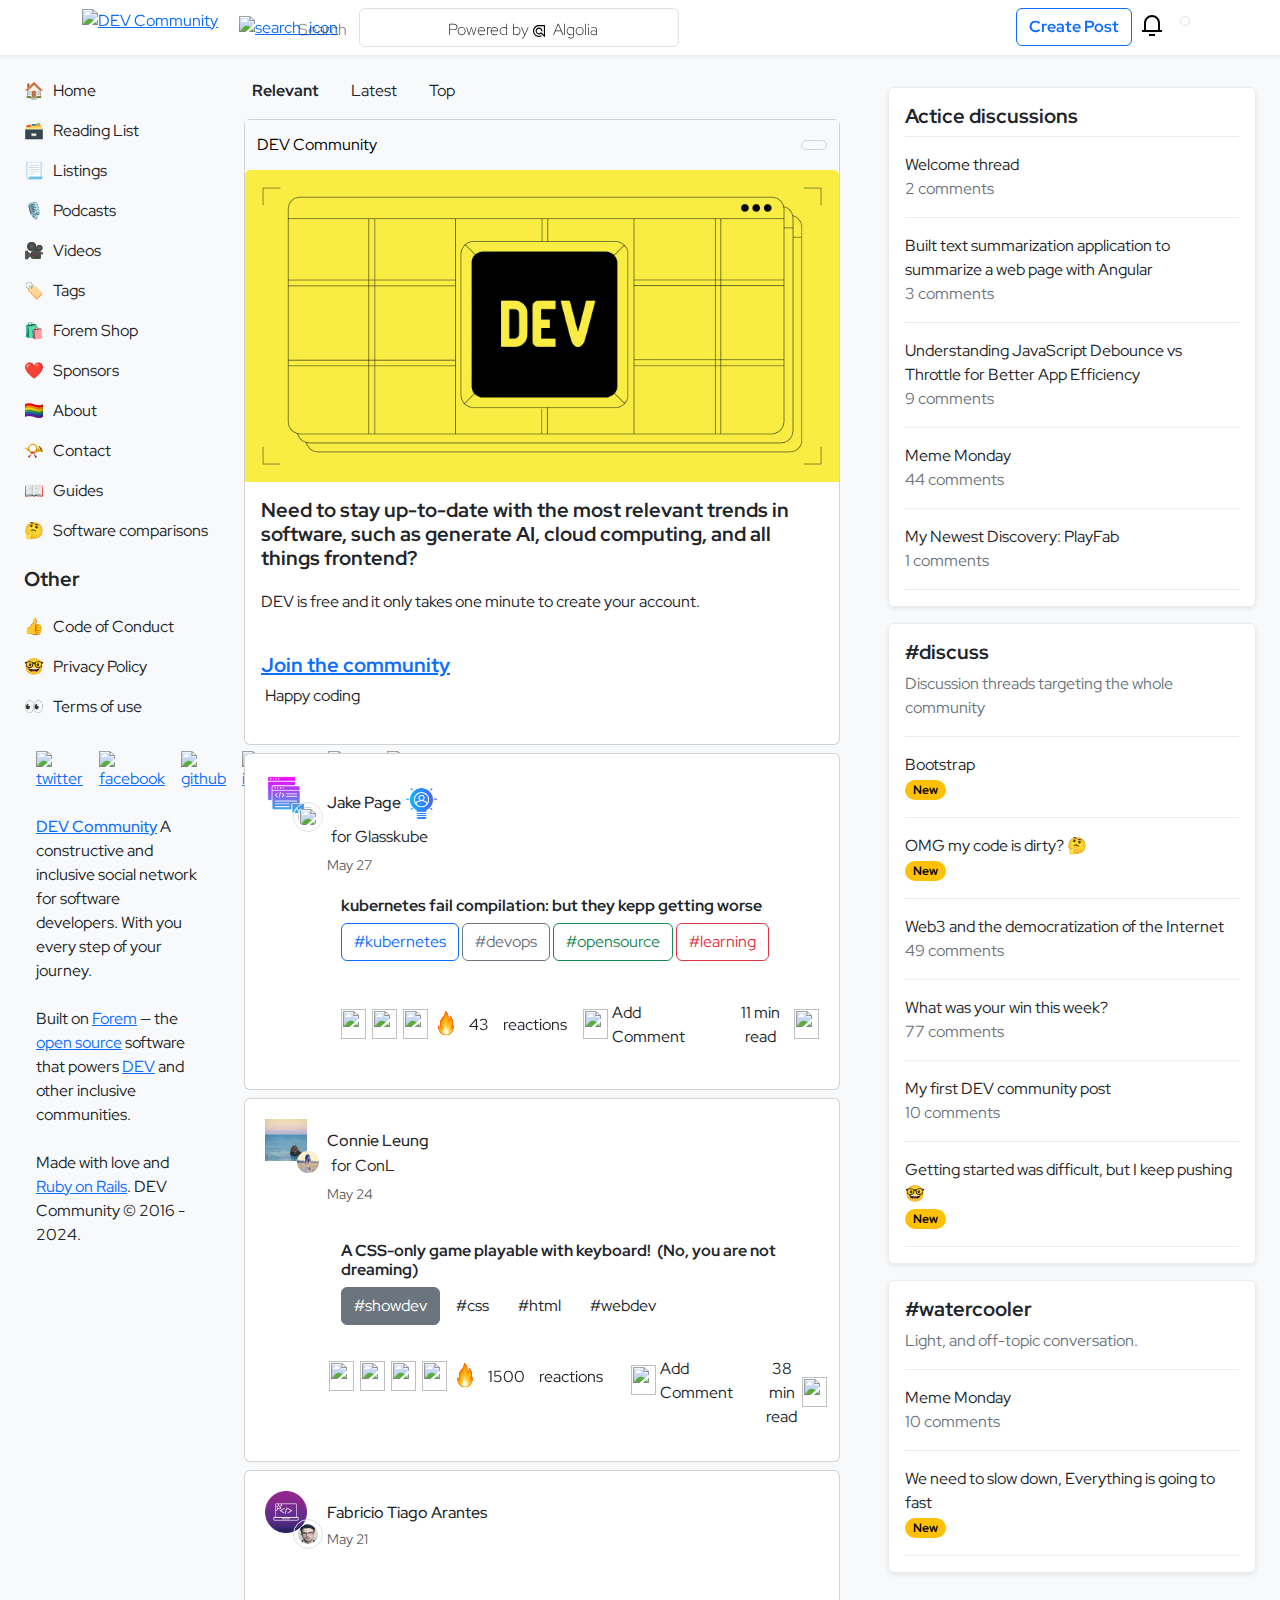
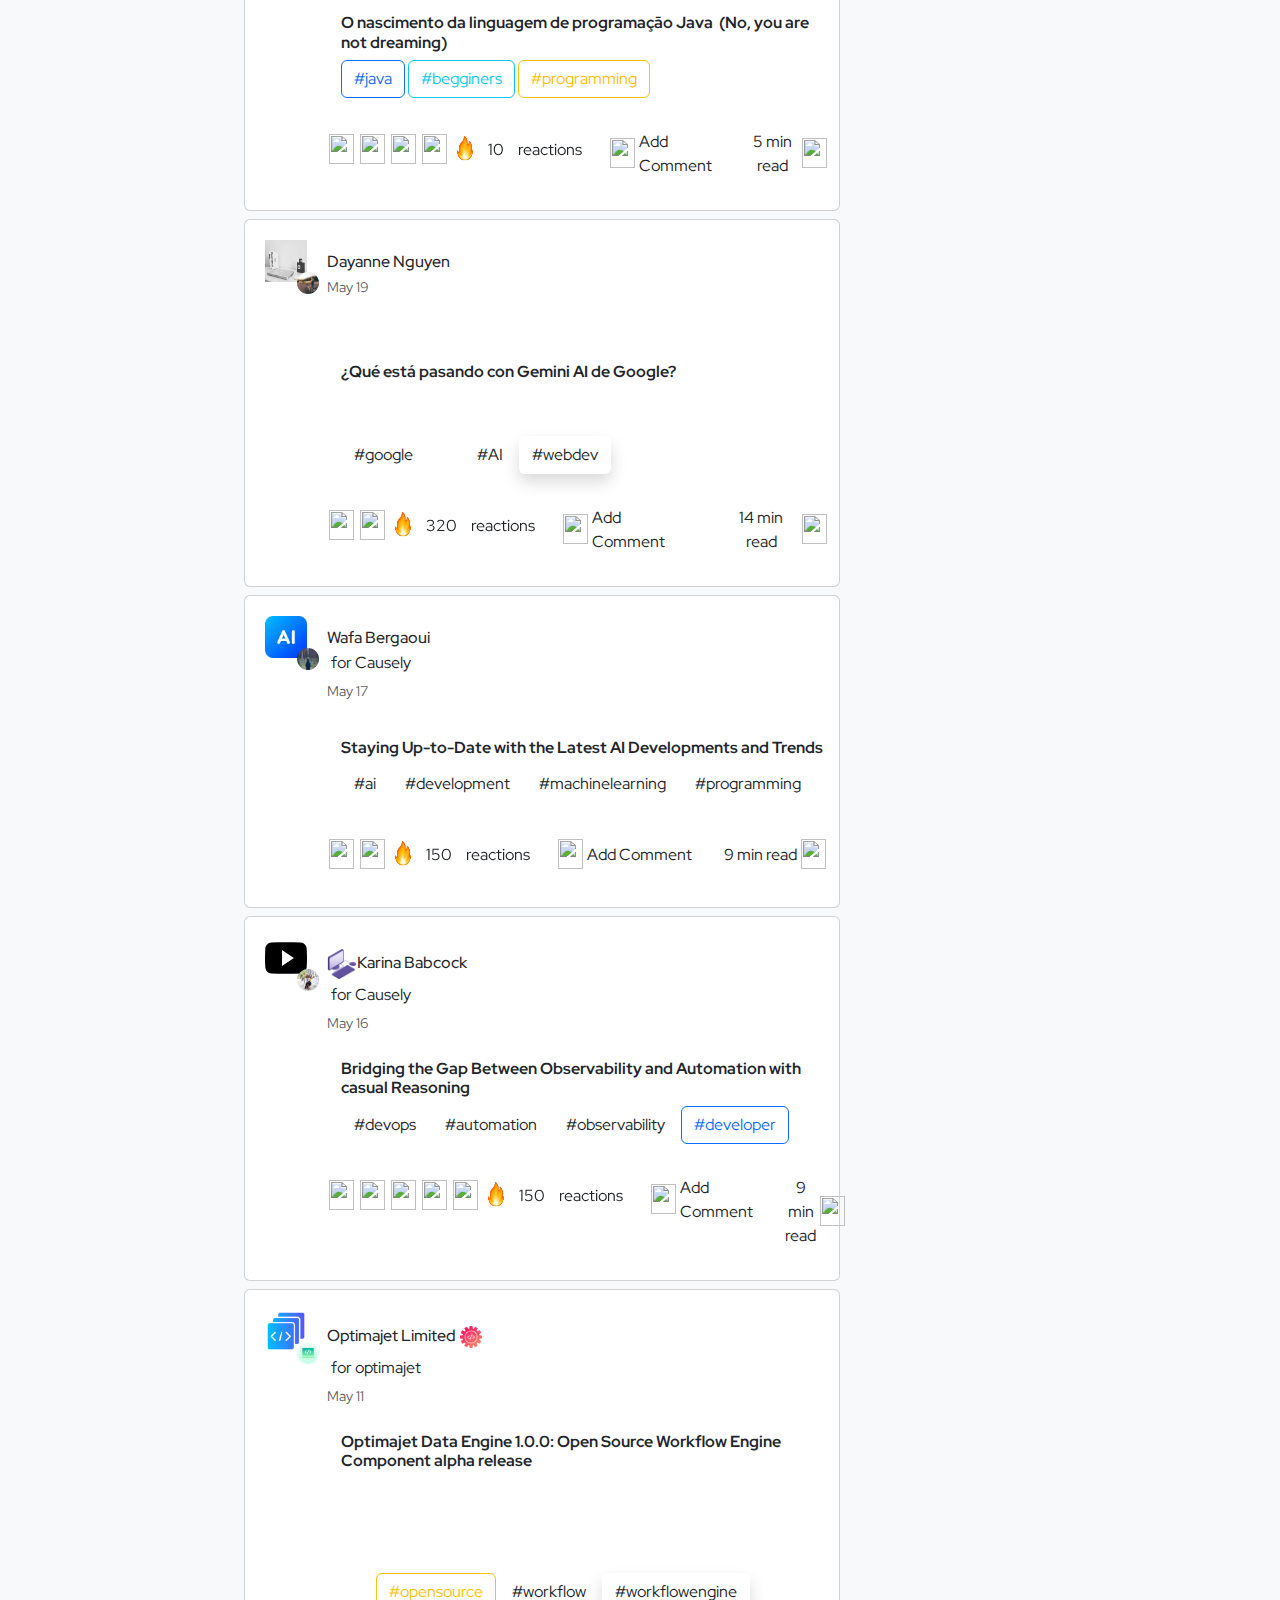
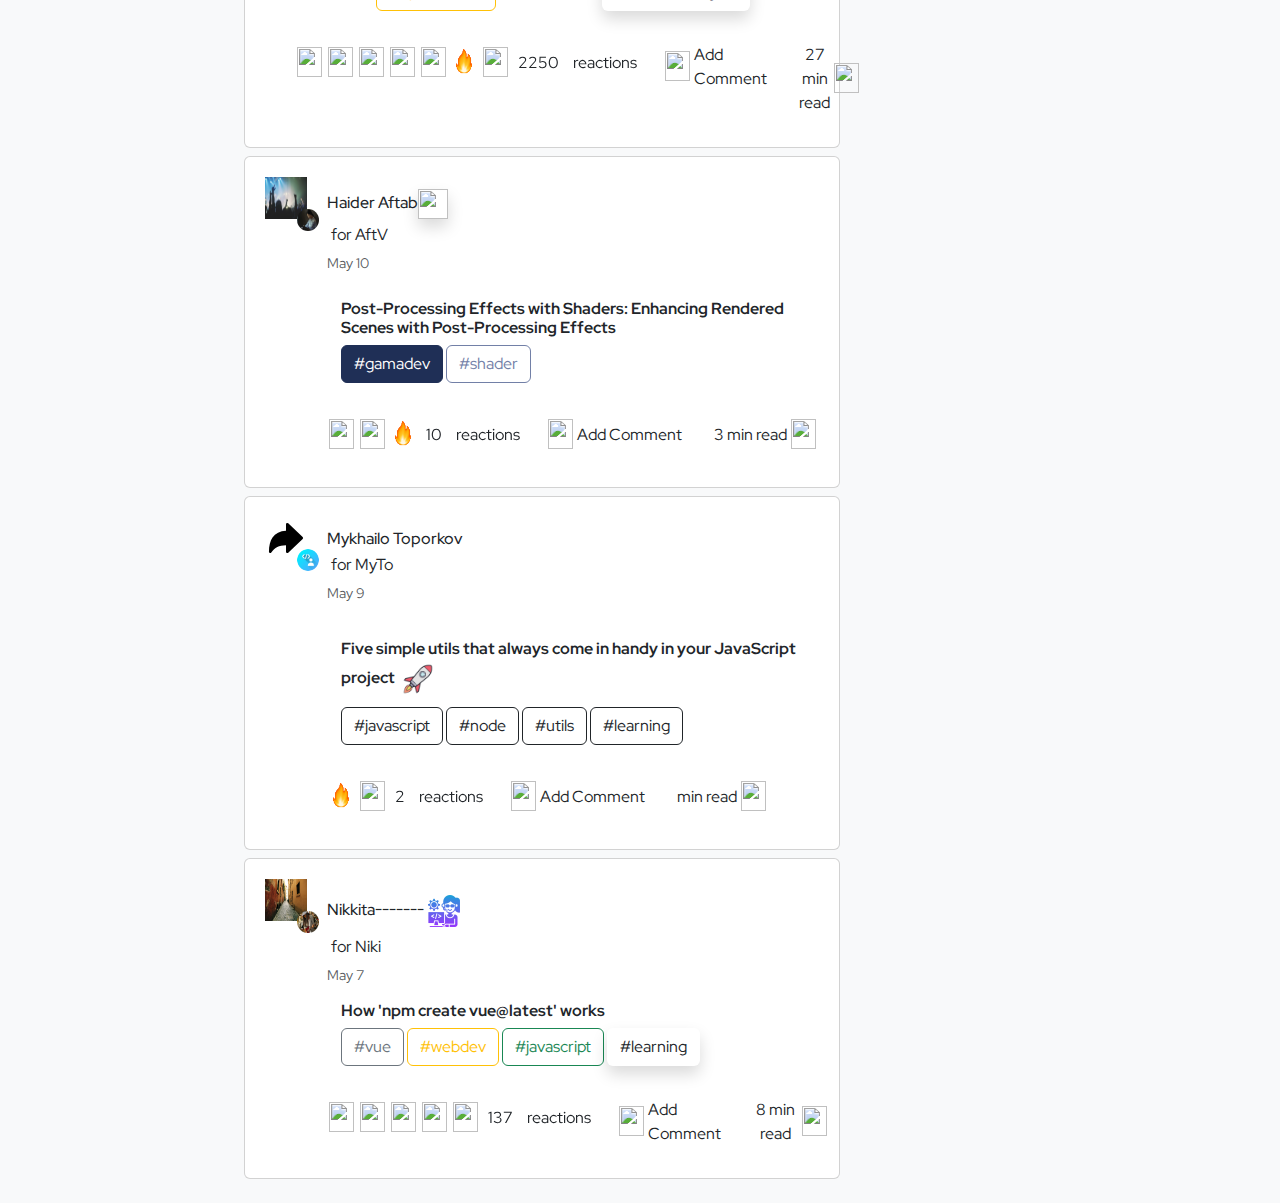
==== commit 0d95aba5: "sticky top to nav bar" ====
--- a/index.html
+++ b/index.html
@@ -19,178 +19,83 @@
   </head>
 
   <body class="bg-body-tertiary">
-    <!--Navbar-->
-    <nav class="navbar bg-white shadow-sm">
-      <!--Inicio de container fluid para nav-->
-      <div class="navbar__container container-fluid">
-        <!-- Seccion izquierda del nav(icono, search bar y burger menu) -->
-        <div class="navbar__container--left d-flex">
-          <button
-            class="navbar__container--left--Toggler navbar-toggler d-md-none"
-            type="button"
-            data-bs-toggle="offcanvas"
-            data-bs-target="#offcanvasWithBothOptions"
-            aria-controls="offcanvasWithBothOptions"
-            aria-label="Toggle navigation"
-          >
-            <span class="navbar-toggler-icon"></span>
-          </button>
-          <a href="#" class="navbar__container--left--logo logo__button--header"
-            ><img
-              class="site-logo__img"
-              style="height: 40px; width: 50px"
-              src="https://dev-to-uploads.s3.amazonaws.com/uploads/logos/resized_logo_UQww2soKuUsjaOGNB38o.png"
-              alt="DEV Community"
-          /></a>
-          <div
-            class="navbar__container--left--searchbar ms-2 d-none d-md-block"
-          >
-            <form class="searchbar__form d-flex" role="search">
-              <button
-                class="searchbar__form--button btn position-absolute"
-                id="buttonforsearch"
-                type="submit"
-              >
-                <a href="#" class="mx-2"
-                  ><img src="./images/svgexport-2.svg" alt="search_icon"
-                /></a>
-              </button>
-              <input
-                class="searchbar__form--input form-control me-2"
-                style="width: 28.5rem"
-                type="search"
-                aria-label="Search"
-              />
-              <span class="placeholder"> Search</span
-              ><span class="placeholder2 fw-lighter fs-6">
-                Powered by
-                <img
-                  class="me-1"
-                  style="height: 0.75rem"
-                  src="./images/testSVG.svg"
-                  alt="Algolia_icon"
-                />Algolia</span
-              >
-            </form>
-          </div>
+
+  <!--Navbar-->
+  <nav class="navbar sticky-top bg-white shadow-sm">
+    <!--Inicio de container fluid para nav-->
+    <div class="navbar__container container">
+      <!-- Seccion izquierda del nav(icono, search bar y burger menu) -->
+      <div class="navbar__container--left d-flex">
+        <button class="navbar__container--left--Toggler navbar-toggler d-md-none " type="button"
+          data-bs-toggle="offcanvas" data-bs-target="#offcanvasWithBothOptions" aria-controls="offcanvasWithBothOptions"
+          aria-label="Toggle navigation">
+          <span class="navbar-toggler-icon"></span>
+        </button>
+        <a href="./index.html" class="navbar__container--left--logo logo__button--header"><img class="site-logo__img"
+            style="height: 40px; width: 50px;"
+            src="https://dev-to-uploads.s3.amazonaws.com/uploads/logos/resized_logo_UQww2soKuUsjaOGNB38o.png"
+            alt="DEV Community"></a>
+        <div class="navbar__container--left--searchbar d-none d-md-block">
+          <form class="searchbar__form d-flex position-relative" role="search">
+            <button class="searchbar__form--button btn " id="buttonforsearch" type="submit"><a href="#"
+                class="mx-2"><img src="./images/svgexport-2.svg" alt="search_icon"></a></button>
+            <input class="searchbar__form--input form-control " style="width: 20rem; max-width: 29rem;" type="search"
+              aria-label="Search"> <span class="form-label placeholder"> Search</span><span class="placeholder2 fw-lighter fs-6">
+              Powered by <img style="height: .75rem;" src="./images/testSVG.svg"
+                alt="Algolia_icon">&nbsp; Algolia</span>
+          </form>
         </div>
-        <!-- Seccion derecha del nav(icono, campana y boton de Post) -->
-        <div class="navbar__container--right d-flex flex-nowrap mx-1">
-          <button
-            type="button"
-            class="btn btn-outline-primary fw-bold d-none d-md-block fs-6"
-          >
-            <a href="#"></a>Create Post
-          </button>
-          <a class="mt-1 me-3 d-md-none" href="#" class="mx-2"
-            ><img src="./images/svgexport-2.svg" alt="search_icon"
-          /></a>
-          <a href="#" class="mx-2 mt-1"
-            ><img src="./images/bell_icon.svg" alt="bell_icon"
-          /></a>
-          <a href="#" class="mx-2"
-            ><img
-              class="img-thumbnail rounded-5"
-              style="width: 2.3rem"
-              alt=""
-              id="nav-profile-image"
-              src="https://res.cloudinary.com/practicaldev/image/fetch/s--Ay3RvrXi--/c_fill,f_auto,fl_progressive,h_90,q_auto,w_90/https://dev-to-uploads.s3.amazonaws.com/uploads/user/profile_image/975225/4f71a4bb-4099-4ccf-9a89-f755a94da6b9.png"
-          /></a>
+      </div>
+      <!-- Seccion derecha del nav(icono, campana y boton de Post) -->
+      <div class="navbar__container--right d-flex">
+        <button type="button" class="btn btn-outline-primary fw-bold d-none d-md-block fs-6"><a href="#"></a>Create
+          Post</button>
+        <a class="mt-1 me-3 d-md-none" href="#" class="mx-2"><img src="./images/svgexport-2.svg" alt="search_icon"></a>
+        <a href="#" class="mx-2 mt-1"><img src="./images/bell_icon.svg" alt="bell_icon"></a>
+        <a href="#" class="mx-2"><img class="img-thumbnail rounded-5" style="width: 2.3rem;" alt=""
+            id="nav-profile-image"
+            src="https://res.cloudinary.com/practicaldev/image/fetch/s--Ay3RvrXi--/c_fill,f_auto,fl_progressive,h_90,q_auto,w_90/https://dev-to-uploads.s3.amazonaws.com/uploads/user/profile_image/975225/4f71a4bb-4099-4ccf-9a89-f755a94da6b9.png"></a>
+      </div>
+      <!-- Seccion offcanvas, osea menu del burger menu -->
+      <div class="navbar__container--offcanvas offcanvas offcanvas-start" tabindex="-1" id="offcanvasWithBothOptions"
+        aria-labelledby="offcanvasWithBothOptionsLabel">
+        <div class="offcanvas-header">
+          <h5 class="offcanvas-title" id="offcanvasNavbarLabel" style="font-weight: bold;">DEV Community</h5>
+          <button type="button" class="btn-close" data-bs-dismiss="offcanvas" aria-label="Close"></button>
         </div>
-        <!-- Seccion offcanvas, osea menu del burger menu -->
-        <div
-          class="navbar__container--offcanvas offcanvas offcanvas-start"
-          tabindex="-1"
-          id="offcanvasWithBothOptions"
-          aria-labelledby="offcanvasWithBothOptionsLabel"
-        >
-          <div class="offcanvas-header">
-            <h5
-              class="offcanvas-title"
-              id="offcanvasNavbarLabel"
-              style="font-weight: bold"
-            >
-              DEV Community
-            </h5>
-            <button
-              type="button"
-              class="btn-close"
-              data-bs-dismiss="offcanvas"
-              aria-label="Close"
-            ></button>
-          </div>
-          <div class="offcanvas-body">
-            <ul class="navbar-nav justify-content-end flex-grow-1 pe-3">
-              <li class="nav-item"><a class="nav-link">🏠Home</a></li>
-              <li class="nav-item">
-                <a class="nav-link" href="#">🗃️Reading List</a>
-              </li>
-              <li class="nav-item">
-                <a class="nav-link" href="#">📃Listings</a>
-              </li>
-              <li class="nav-item">
-                <a class="nav-link" href="#">🎙️Podcasts</a>
-              </li>
-              <li class="nav-item">
-                <a class="nav-link" href="#">🎥Videos</a>
-              </li>
-              <li class="nav-item"><a class="nav-link" href="#">🏷️Tags</a></li>
-              <li class="nav-item">
-                <a class="nav-link" href="#">🛍️Forem Shop</a>
-              </li>
-              <li class="nav-item">
-                <a class="nav-link" href="#">❤️Sponsors</a>
-              </li>
-              <li class="nav-item"><a class="nav-link" href="#">🏳️‍🌈About</a></li>
-              <li class="nav-item">
-                <a class="nav-link" href="#">📯Contact</a>
-              </li>
-              <li class="nav-item">
-                <a class="nav-link" href="#">📖Guides</a>
-              </li>
-              <li class="nav-item">
-                <a class="nav-link" href="#">🤔Software comparisons</a>
-              </li>
-            </ul>
-            <h5 class="my-3" style="font-weight: bold">Other</h5>
-            <ul class="navbar-nav justify-content-end flex-grow-1 pe-3">
-              <li class="nav-item">
-                <a class="nav-link" href="#">👍Code of Conduct</a>
-              </li>
-              <li class="nav-item">
-                <a class="nav-link" href="#">🤓Privacy Policy</a>
-              </li>
-              <li class="nav-item">
-                <a class="nav-link" href="#">👀Terms of use</a>
-              </li>
-            </ul>
-            <div
-              class="d-inline-flex justify-content-start mx-1 my-4"
-              style="width: 100%; top: 50px"
-            >
-              <a href="#" class="mx-2"
-                ><img src="./images/svgexport-22.svg" alt="twitter"
-              /></a>
-              <a href="#" class="mx-2"
-                ><img src="./images/svgexport-23.svg" alt="facebook"
-              /></a>
-              <a href="#" class="mx-2"
-                ><img src="./images/svgexport-24.svg" alt="github"
-              /></a>
-              <a href="#" class="mx-2"
-                ><img src="./images/svgexport-25.svg" alt="instagram"
-              /></a>
-              <a href="#" class="mx-2"
-                ><img src="./images/svgexport-26.svg" alt="twitch"
-              /></a>
-              <a href="#" class="mx-2"
-                ><img src="./images/svgexport-27.svg" alt="fosstodon"
-              /></a>
-            </div>
+        <div class="offcanvas-body">
+          <ul class="navbar-nav justify-content-end flex-grow-1 pe-3">
+            <li class="nav-item"><a class="nav-link">🏠Home</a></li>
+            <li class="nav-item"><a class="nav-link" href="#">🗃️Reading List</a></li>
+            <li class="nav-item"><a class="nav-link" href="#">📃Listings</a></li>
+            <li class="nav-item"><a class="nav-link" href="#">🎙️Podcasts</a></li>
+            <li class="nav-item"><a class="nav-link" href="#">🎥Videos</a></li>
+            <li class="nav-item"><a class="nav-link" href="#">🏷️Tags</a></li>
+            <li class="nav-item"><a class="nav-link" href="#">🛍️Forem Shop</a></li>
+            <li class="nav-item"><a class="nav-link" href="#">❤️Sponsors</a></li>
+            <li class="nav-item"><a class="nav-link" href="#">🏳️‍🌈About</a></li>
+            <li class="nav-item"><a class="nav-link" href="#">📯Contact</a></li>
+            <li class="nav-item"><a class="nav-link" href="#">📖Guides</a></li>
+            <li class="nav-item"><a class="nav-link" href="#">🤔Software comparisons</a></li>
+          </ul>
+          <h5 class="my-3" style="font-weight: bold;">Other</h5>
+          <ul class="navbar-nav justify-content-end flex-grow-1 pe-3">
+            <li class="nav-item"><a class="nav-link" href="#">👍Code of Conduct</a></li>
+            <li class="nav-item"><a class="nav-link" href="#">🤓Privacy Policy</a></li>
+            <li class="nav-item"><a class="nav-link" href="#">👀Terms of use</a></li>
+          </ul>
+          <div class="d-inline-flex justify-content-start mx-1 my-4" style="width: 100%;top: 50px;">
+            <a href="#" class="mx-2"><img src="./images/svgexport-22.svg" alt="twitter"></a>
+            <a href="#" class="mx-2"><img src="./images/svgexport-23.svg" alt="facebook"></a>
+            <a href="#" class="mx-2"><img src="./images/svgexport-24.svg" alt="github"></a>
+            <a href="#" class="mx-2"><img src="./images/svgexport-25.svg" alt="instagram"></a>
+            <a href="#" class="mx-2"><img src="./images/svgexport-26.svg" alt="twitch"></a>
+            <a href="#" class="mx-2"><img src="./images/svgexport-27.svg" alt="fosstodon"></a>
           </div>
         </div>
       </div>
-    </nav>
+    </div>
+  </nav>
 
     <!--Inicio de container-->
     <div class="container-fluid p-3 ms-2">
@@ -335,10 +240,10 @@
               >
             </li>
             <li class="nav-item">
-              <a class="nav-link text-reset" href="#">Latest</a>
+              <a class="nav-link text-reset" href="./latest.html">Latest</a>
             </li>
             <li class="nav-item">
-              <a class="nav-link text-reset" href="#">Top</a>
+              <a class="nav-link text-reset" href="./top.html">Top</a>
             </li>
           </ul>
 
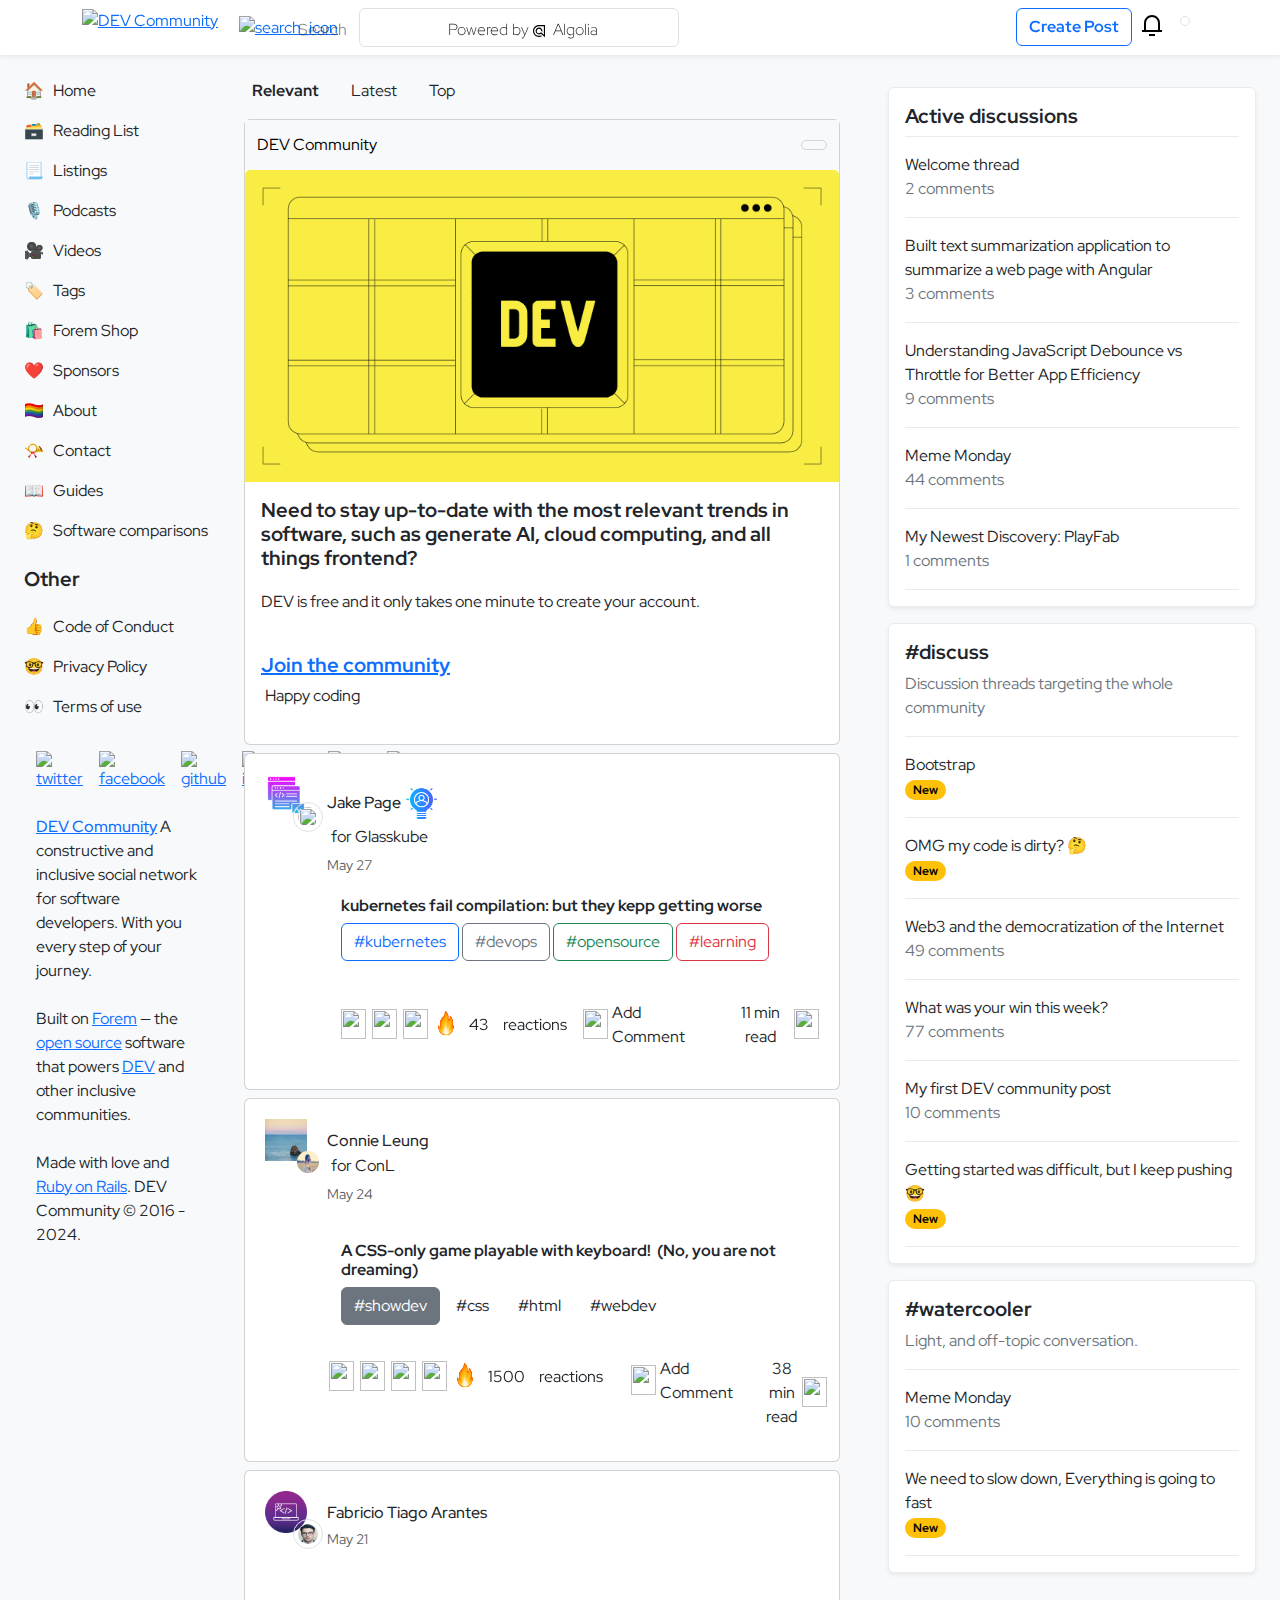
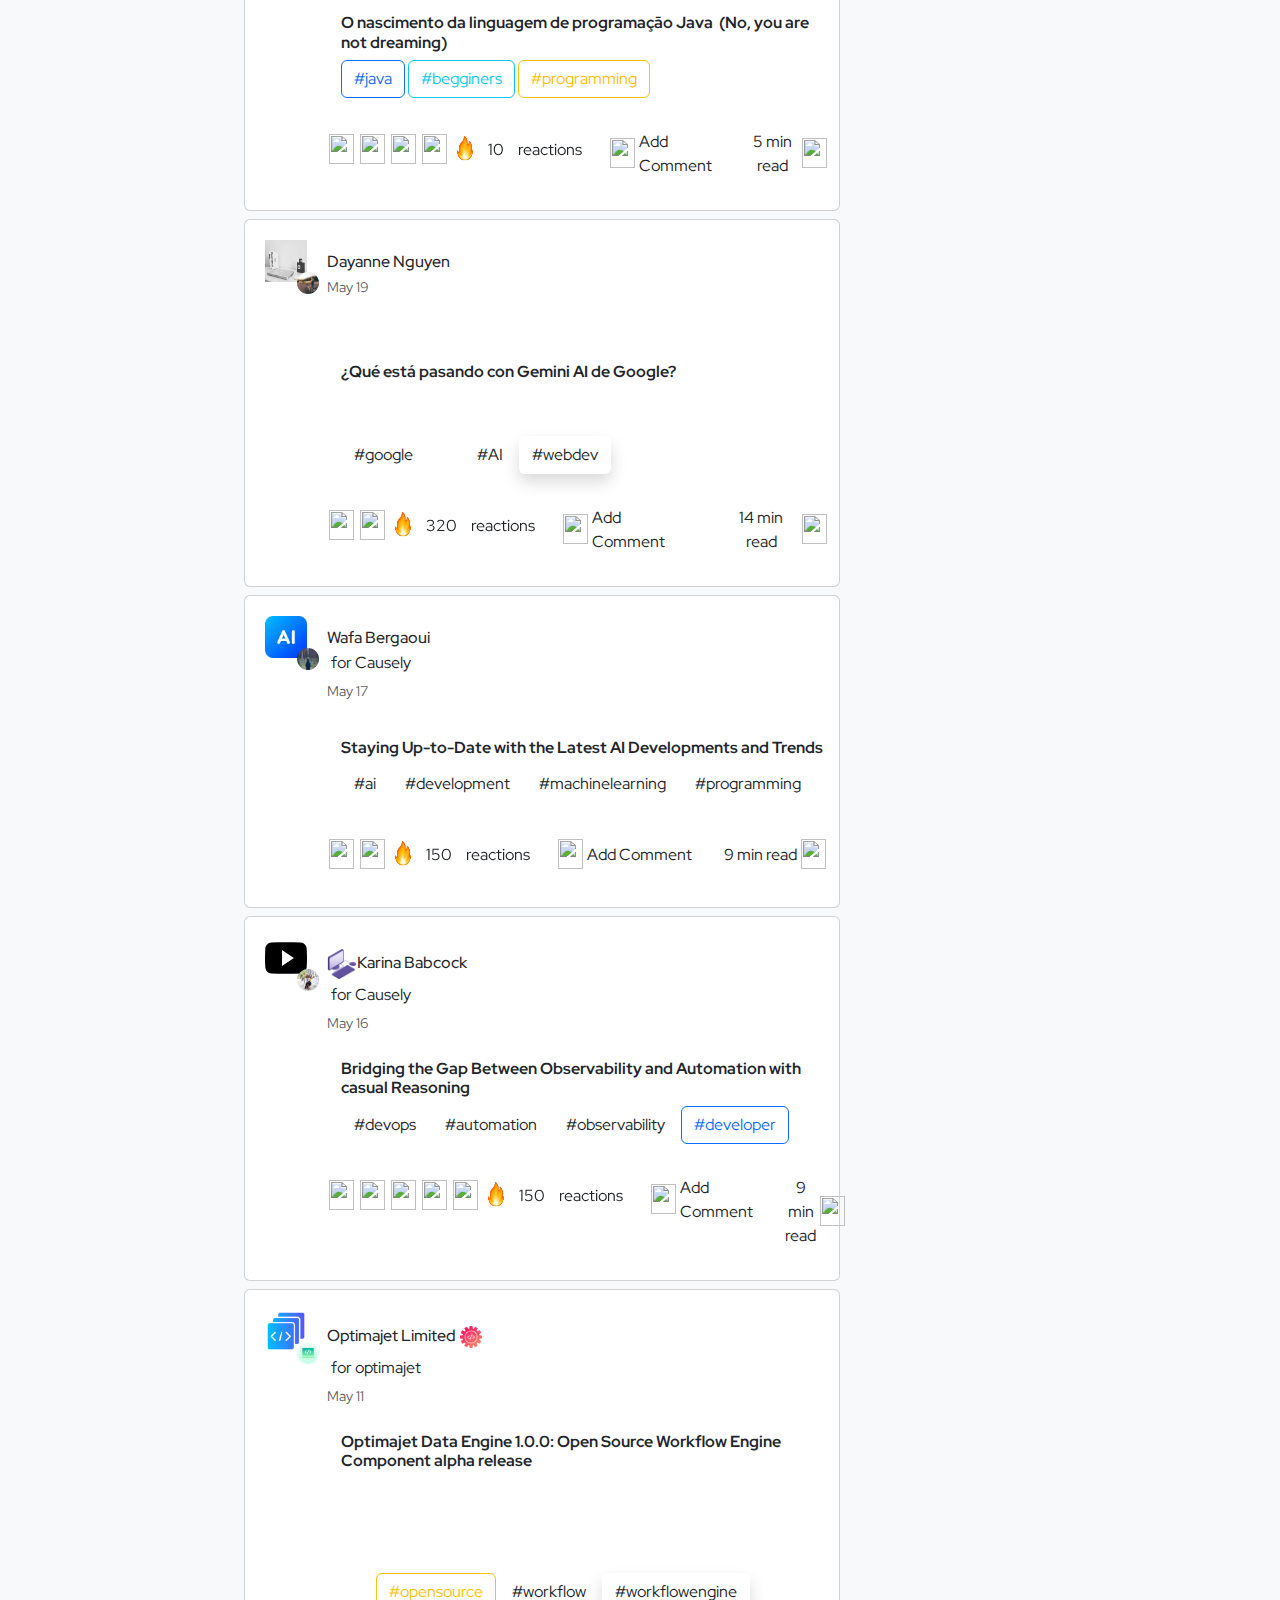
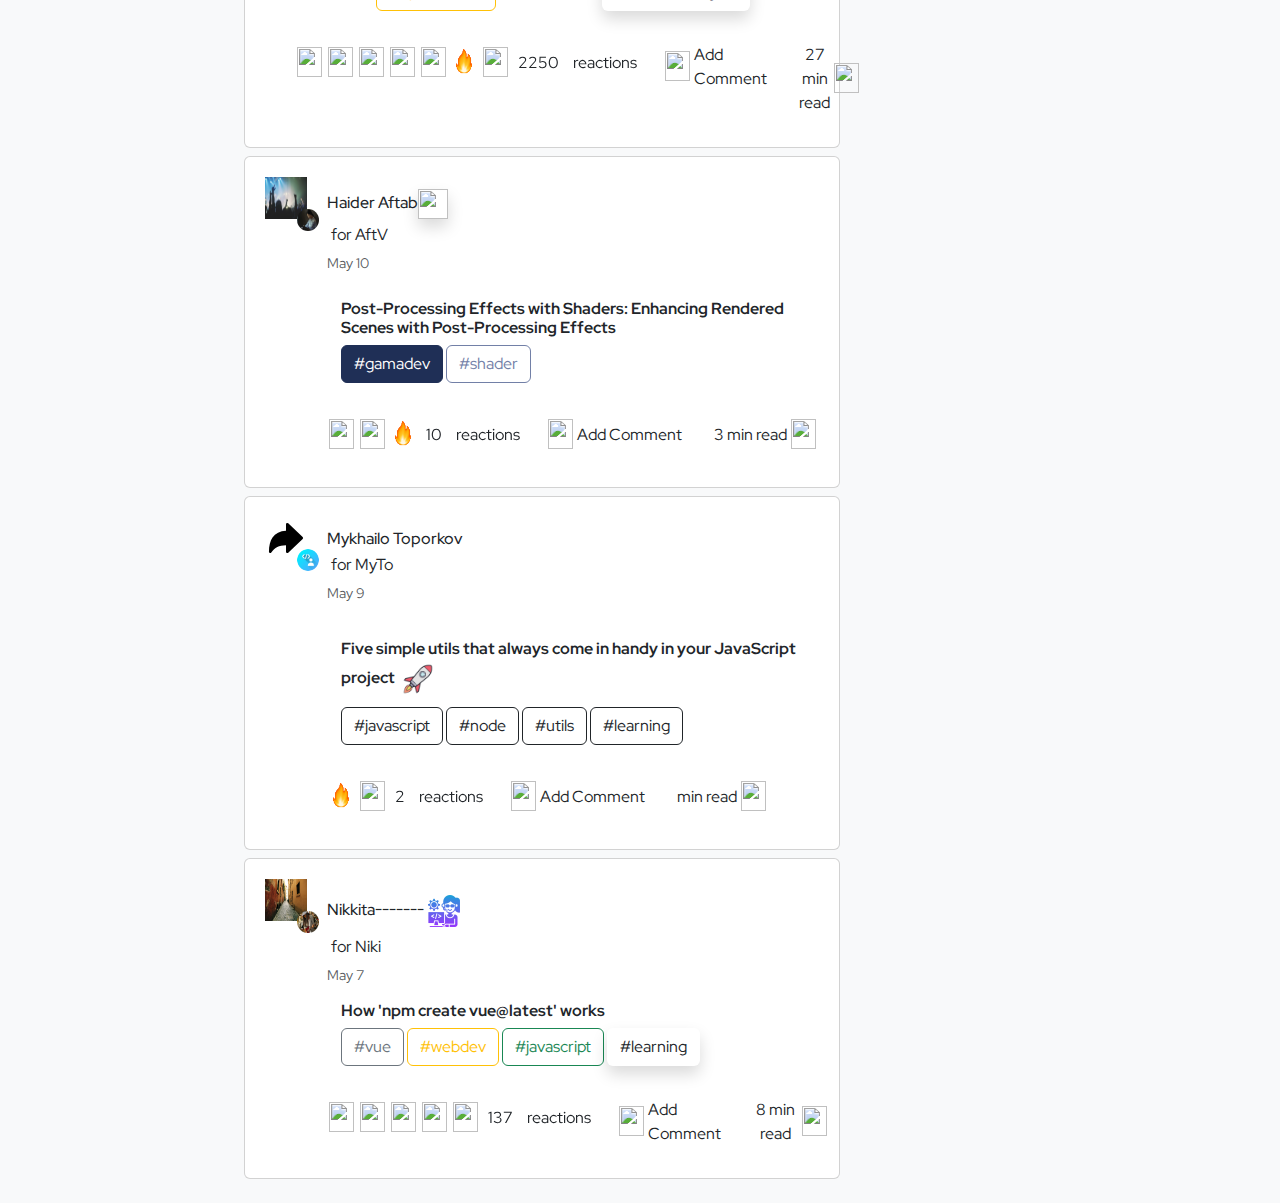
==== commit c1e48cba: "Small grammar error" ====
--- a/index.html
+++ b/index.html
@@ -1816,7 +1816,7 @@
                     <li>
                       <a href="#" class="text-decoration-none text-dark">
                         <div class="border-bottom border-light-subtle">
-                          <h5 class="fw-bold">Actice discussions</h5>
+                          <h5 class="fw-bold">Active discussions</h5>
                         </div>
                       </a>
                     </li>
